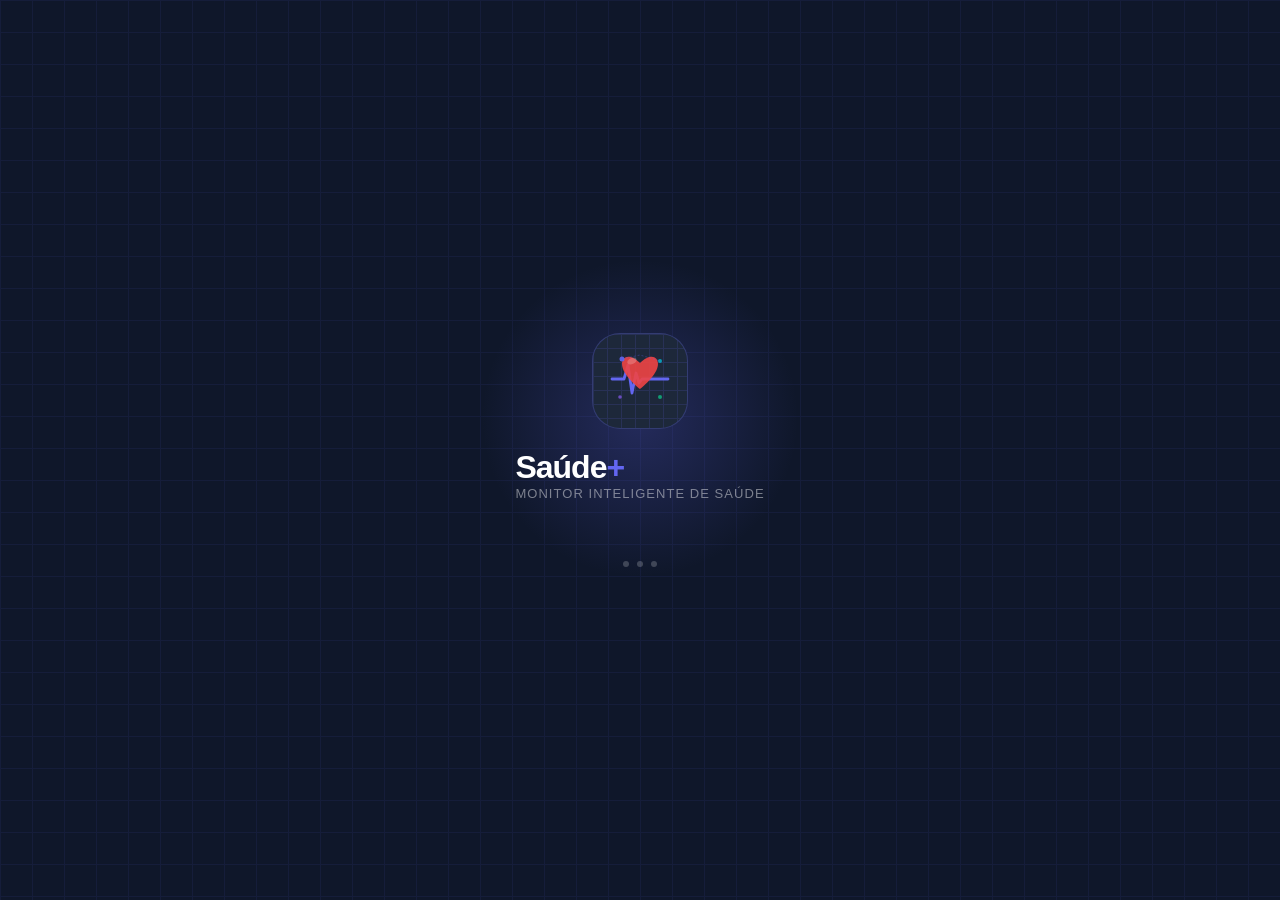
==== index.html @ 1d1afe46 "Add files via upload" ====
<!DOCTYPE html>
<html lang="pt-BR">
<head>
<meta charset="UTF-8">
<meta name="viewport" content="width=device-width,initial-scale=1,maximum-scale=1,user-scalable=no">
<meta name="apple-mobile-web-app-capable" content="yes">
<meta name="apple-mobile-web-app-title" content="Saúde+">
<meta name="theme-color" content="#6366f1">
<title>Saúde+</title>
<link rel="stylesheet" href="https://cdn.jsdelivr.net/npm/@tabler/icons-webfont@3.19.0/dist/tabler-icons.min.css">
<script src="https://www.gstatic.com/firebasejs/9.23.0/firebase-app-compat.js"></script>
<script src="https://www.gstatic.com/firebasejs/9.23.0/firebase-auth-compat.js"></script>
<script src="https://www.gstatic.com/firebasejs/9.23.0/firebase-firestore-compat.js"></script>
<style>
*{box-sizing:border-box;margin:0;padding:0;-webkit-tap-highlight-color:transparent}
:root{
  --p:#6366f1;--p2:#4f46e5;--p3:#ede9fe;
  --g:#10b981;--g2:#059669;--g3:#d1fae5;
  --r:#ef4444;--r2:#dc2626;--r3:#fee2e2;
  --a:#f59e0b;--a2:#d97706;--a3:#fef3c7;
  --t:#0ea5e9;--t2:#0284c7;--t3:#e0f2fe;
  --bg:#f8fafc;--bg2:#f1f5f9;--bg3:#e2e8f0;
  --c1:#0f172a;--c2:#475569;--c3:#94a3b8;
  --bd:#e2e8f0;--w:#fff;
  --sh:0 1px 3px rgba(0,0,0,.08),0 1px 2px rgba(0,0,0,.04);
  --sh2:0 4px 16px rgba(0,0,0,.1);
  --r-sm:10px;--r-md:16px;--r-lg:20px;--r-xl:24px;
}
html,body{height:100%;font-family:-apple-system,BlinkMacSystemFont,'Segoe UI',sans-serif;background:var(--bg);color:var(--c1);overflow-x:hidden}

/* ── SPLASH ── */
#splash{position:fixed;inset:0;background:#0f172a;display:flex;flex-direction:column;align-items:center;justify-content:center;z-index:9999;gap:0}
#splash-grid{position:absolute;inset:0;opacity:.08;background-image:linear-gradient(#6366f1 1px,transparent 1px),linear-gradient(90deg,#6366f1 1px,transparent 1px);background-size:32px 32px}
#splash-glow{position:absolute;width:320px;height:320px;border-radius:50%;background:radial-gradient(circle,rgba(99,102,241,.25) 0%,transparent 70%);top:50%;left:50%;transform:translate(-50%,-60%)}
.splash-logo{position:relative;z-index:1;display:flex;flex-direction:column;align-items:center;gap:20px}
.splash-icon-wrap{width:96px;height:96px;border-radius:28px;background:#1e293b;border:1px solid rgba(99,102,241,.3);display:flex;align-items:center;justify-content:center;position:relative;overflow:hidden}
.splash-icon-grid{position:absolute;inset:0;opacity:.15;background-image:linear-gradient(#6366f1 1px,transparent 1px),linear-gradient(90deg,#6366f1 1px,transparent 1px);background-size:14px 14px}
.splash-icon-inner{position:relative;z-index:1}
.splash-title{color:#fff;font-size:32px;font-weight:800;letter-spacing:-1px;font-family:-apple-system,BlinkMacSystemFont,'Segoe UI',sans-serif}
.splash-title span{color:#6366f1}
.splash-sub{color:rgba(255,255,255,.45);font-size:13px;font-weight:500;letter-spacing:.08em;text-transform:uppercase;font-family:-apple-system,BlinkMacSystemFont,'Segoe UI',sans-serif}
.splash-dots{display:flex;gap:8px;margin-top:40px}
.splash-dot{width:6px;height:6px;border-radius:50%;background:rgba(255,255,255,.2);animation:dotPulse 1.4s ease-in-out infinite}
.splash-dot:nth-child(2){animation-delay:.2s}
.splash-dot:nth-child(3){animation-delay:.4s}
@keyframes dotPulse{0%,80%,100%{background:rgba(255,255,255,.2)}40%{background:#6366f1}}

/* ── AUTH ── */
.auth-wrap{position:fixed;inset:0;background:linear-gradient(135deg,#6366f1 0%,#8b5cf6 50%,#06b6d4 100%);display:none;align-items:center;justify-content:center;padding:20px;z-index:1000;overflow-y:auto}
.auth-card{background:#fff;border-radius:var(--r-xl);padding:32px 28px;width:100%;max-width:390px;box-shadow:0 20px 60px rgba(0,0,0,.2)}
.auth-brand{text-align:center;margin-bottom:28px}
.auth-brand-icon{width:56px;height:56px;background:linear-gradient(135deg,#6366f1,#8b5cf6);border-radius:18px;display:flex;align-items:center;justify-content:center;font-size:26px;margin:0 auto 12px}
.auth-brand h1{font-size:22px;font-weight:800;color:var(--c1)}
.auth-brand p{font-size:13px;color:var(--c2);margin-top:3px}
.auth-tabs{display:flex;background:var(--bg2);border-radius:12px;padding:4px;margin-bottom:24px}
.auth-tab{flex:1;padding:9px;border:none;background:transparent;border-radius:9px;font-size:14px;font-weight:600;cursor:pointer;color:var(--c3);font-family:inherit;transition:all .2s}
.auth-tab.on{background:#fff;color:var(--p);box-shadow:var(--sh)}
.auth-form{display:none}
.auth-form.on{display:block}
.field{margin-bottom:14px}
.field label{display:block;font-size:12px;font-weight:700;color:var(--c2);margin-bottom:6px;text-transform:uppercase;letter-spacing:.04em}
.field input{width:100%;padding:13px 16px;border-radius:12px;border:2px solid var(--bd);background:var(--bg);font-size:15px;font-family:inherit;color:var(--c1);transition:all .15s;outline:none}
.field input:focus{border-color:var(--p);background:#fff;box-shadow:0 0 0 3px rgba(99,102,241,.12)}
.btn-primary{width:100%;padding:14px;border-radius:14px;border:none;background:linear-gradient(135deg,#6366f1,#8b5cf6);color:#fff;font-size:15px;font-weight:700;cursor:pointer;font-family:inherit;margin-top:4px;letter-spacing:.01em;box-shadow:0 4px 14px rgba(99,102,241,.4);transition:all .15s}
.btn-primary:active{transform:scale(.97)}
.btn-google{width:100%;padding:13px;border-radius:14px;border:1.5px solid #e2e8f0;background:#fff;color:#1f2937;font-size:15px;font-weight:700;cursor:pointer;font-family:inherit;margin-top:8px;display:flex;align-items:center;justify-content:center;gap:10px;transition:all .15s;box-shadow:0 1px 4px rgba(0,0,0,.08)}
.btn-google:hover{background:#f8fafc;box-shadow:0 2px 8px rgba(0,0,0,.12)}
.btn-google:active{transform:scale(.97)}
.btn-google svg{flex-shrink:0}
.auth-divider{display:flex;align-items:center;gap:10px;margin:14px 0;color:#9ca3af;font-size:12px;font-weight:600}
.auth-divider::before,.auth-divider::after{content:'';flex:1;height:1px;background:#e5e7eb}
.auth-err{background:var(--r3);color:var(--r2);border-radius:10px;padding:10px 14px;font-size:13px;margin-top:12px;display:none;text-align:center;font-weight:500}

/* ── APP ── */
#app{display:none;max-width:430px;margin:0 auto;min-height:100vh;position:relative}

/* ── HEADER ── */
.hdr{background:linear-gradient(135deg,#6366f1,#8b5cf6);padding:52px 20px 20px;position:relative;overflow:hidden}
.hdr::before{content:'';position:absolute;top:-40px;right:-40px;width:200px;height:200px;border-radius:50%;background:rgba(255,255,255,.06)}
.hdr::after{content:'';position:absolute;bottom:-60px;left:-30px;width:160px;height:160px;border-radius:50%;background:rgba(255,255,255,.04)}
.hdr-top{display:flex;align-items:center;justify-content:space-between;margin-bottom:2px;position:relative;z-index:1}
.hdr-brand{display:flex;align-items:center;gap:10px}
.hdr-brand-icon{width:36px;height:36px;background:rgba(255,255,255,.2);border-radius:12px;display:flex;align-items:center;justify-content:center;font-size:18px}
.hdr-brand h1{color:#fff;font-size:20px;font-weight:800}
.btn-sair{background:rgba(255,255,255,.15);border:1.5px solid rgba(255,255,255,.3);color:#fff;padding:8px 16px;border-radius:20px;font-size:12px;font-weight:700;cursor:pointer;font-family:inherit;display:flex;align-items:center;gap:6px;transition:all .15s;backdrop-filter:blur(4px)}
.btn-sair:hover{background:rgba(255,255,255,.25)}
.btn-sair:active{transform:scale(.95)}
.hdr-user{color:rgba(255,255,255,.75);font-size:13px;position:relative;z-index:1}
.hdr-user span{color:#fff;font-weight:600}

/* ── NAV ── */
.bnav{position:fixed;bottom:0;left:50%;transform:translateX(-50%);width:100%;max-width:430px;background:#fff;border-top:1px solid var(--bd);display:flex;z-index:200;padding-bottom:max(env(safe-area-inset-bottom),6px);box-shadow:0 -4px 20px rgba(0,0,0,.06)}
.nb{flex:1;border:none;background:transparent;cursor:pointer;padding:10px 2px 6px;display:flex;flex-direction:column;align-items:center;gap:3px;font-size:9px;font-weight:600;color:var(--c3);font-family:inherit;transition:color .15s;position:relative}
.nb i{font-size:21px;transition:transform .15s}
.nb.on{color:var(--p)}
.nb.on i{transform:scale(1.1)}
.nb-dot{position:absolute;top:8px;right:calc(50% - 14px);width:6px;height:6px;border-radius:50%;background:var(--r);display:none}

/* ── PAGES ── */
.pg{display:none;padding:16px 14px 100px;animation:fadeIn .2s ease}
.pg.on{display:block}
@keyframes fadeIn{from{opacity:0;transform:translateY(4px)}to{opacity:1;transform:none}}

/* ── CARDS ── */
.card{background:#fff;border-radius:var(--r-lg);border:1px solid var(--bd);box-shadow:var(--sh);padding:16px;margin-bottom:14px;transition:box-shadow .2s}
.card-title{font-size:11px;font-weight:700;letter-spacing:.06em;text-transform:uppercase;color:var(--c3);margin-bottom:14px;display:flex;align-items:center;gap:6px}
.card-title i{font-size:14px}

/* ── STAT GRID ── */
.stat-grid{display:grid;grid-template-columns:1fr 1fr;gap:10px}
.stat-grid.one{grid-template-columns:1fr}
.stat-box{background:var(--bg);border-radius:var(--r-md);padding:14px 12px;text-align:center;border:1px solid var(--bd)}
.stat-label{font-size:11px;color:var(--c3);margin-bottom:5px;font-weight:500}
.stat-val{font-size:30px;font-weight:800;line-height:1;color:var(--c1);letter-spacing:-.5px}
.stat-unit{font-size:11px;color:var(--c2);margin-top:3px}
.stat-sub{font-size:12px;color:var(--c3);text-align:center;margin-top:8px}
.stat-smb{background:var(--bg);border-radius:12px;padding:12px 8px;text-align:center;border:1px solid var(--bd)}
.stat-smv{font-size:22px;font-weight:800;color:var(--c1)}
.stat-sml{font-size:10px;color:var(--c3);margin-top:2px;font-weight:500}

/* ── FORM ── */
.f{margin-bottom:13px}
.f label{display:block;font-size:12px;font-weight:700;color:var(--c2);margin-bottom:5px;text-transform:uppercase;letter-spacing:.04em}
.fi,.fs{width:100%;padding:12px 14px;border-radius:12px;border:2px solid var(--bd);background:var(--bg);font-size:15px;color:var(--c1);font-family:inherit;appearance:none;transition:all .15s;outline:none}
.fi:focus,.fs:focus{border-color:var(--p);background:#fff;box-shadow:0 0 0 3px rgba(99,102,241,.1)}
.fr{display:grid;grid-template-columns:1fr 1fr;gap:10px}

/* ── CHIPS ── */
.chips{display:flex;gap:7px;flex-wrap:wrap;margin-top:5px}
.chip{padding:7px 14px;border-radius:20px;border:2px solid var(--bd);background:var(--bg);font-size:13px;font-weight:600;cursor:pointer;color:var(--c2);font-family:inherit;transition:all .15s}
.chip.on{background:var(--p);color:#fff;border-color:var(--p)}

/* ── BUTTONS ── */
.btn{width:100%;padding:14px;border-radius:14px;border:none;background:var(--p);color:#fff;font-size:15px;font-weight:700;cursor:pointer;display:flex;align-items:center;justify-content:center;gap:8px;font-family:inherit;transition:all .15s;box-shadow:0 4px 12px rgba(99,102,241,.3)}
.btn:active{transform:scale(.97)}
.btn.green{background:var(--g);box-shadow:0 4px 12px rgba(16,185,129,.3)}
.btn.teal{background:var(--t);box-shadow:0 4px 12px rgba(14,165,233,.3)}
.btn.purple{background:#8b5cf6;box-shadow:0 4px 12px rgba(139,92,246,.3)}
.btn.red{background:var(--r);box-shadow:0 4px 12px rgba(239,68,68,.3)}
.btn.ghost{background:var(--bg);color:var(--c2);border:2px solid var(--bd);box-shadow:none}
.btn-row{display:grid;grid-template-columns:1fr 1fr;gap:10px;margin-top:10px}

/* ── BADGES ── */
.badge{font-size:11px;font-weight:700;padding:4px 10px;border-radius:20px;flex-shrink:0}
.b-ok{background:var(--g3);color:var(--g2)}
.b-warn{background:var(--a3);color:var(--a2)}
.b-bad{background:var(--r3);color:var(--r2)}
.b-low{background:var(--t3);color:var(--t2)}

/* ── LIST ITEMS ── */
.li{display:flex;align-items:flex-start;padding:12px 0;border-bottom:1px solid var(--bd)}
.li:last-child{border-bottom:none;padding-bottom:0}
.li:first-child{padding-top:0}
.li-icon{width:42px;height:42px;border-radius:14px;flex-shrink:0;display:flex;align-items:center;justify-content:center;font-size:20px;margin-right:12px;margin-top:1px}
.li-icon.bp{background:var(--p3);color:var(--p)}
.li-icon.gl{background:var(--g3);color:var(--g)}
.li-icon.wt{background:var(--t3);color:var(--t)}
.li-icon.med{background:#ede9fe;color:#8b5cf6}
.li-body{flex:1;min-width:0}
.li-val{font-size:15px;font-weight:700;color:var(--c1)}
.li-meta{font-size:12px;color:var(--c3);margin-top:2px}
.li-tag{font-size:11px;color:var(--c2);background:var(--bg2);border-radius:6px;padding:2px 8px;display:inline-block;margin-top:4px}
.li-right{display:flex;flex-direction:column;align-items:flex-end;gap:6px;flex-shrink:0;margin-left:8px}
.del-btn{background:none;border:none;cursor:pointer;padding:6px;border-radius:8px;color:var(--c3);font-size:18px;display:flex;align-items:center;transition:all .15s}
.del-btn:hover{color:var(--r);background:var(--r3)}

/* ── CHARTS ── */
.chart-scroll{width:100%;overflow-x:auto;-webkit-overflow-scrolling:touch;margin-top:12px;padding-bottom:2px}
.chart-empty{text-align:center;padding:28px;font-size:13px;color:var(--c3);font-weight:500}
.chart-legend{display:flex;gap:16px;flex-wrap:wrap;margin-top:8px}
.legend-item{display:flex;align-items:center;gap:5px;font-size:11px;font-weight:700;color:var(--c2)}
.legend-dot{width:8px;height:8px;border-radius:50%}

/* ── MEDS TODAY ── */
.med-row{display:flex;align-items:center;justify-content:space-between;padding:11px 0;border-bottom:1px solid var(--bd)}
.med-row:last-child{border-bottom:none}
.take-btn{background:var(--p3);color:var(--p);border:none;padding:7px 14px;border-radius:20px;font-size:12px;font-weight:700;cursor:pointer;display:flex;align-items:center;gap:4px;white-space:nowrap;font-family:inherit;transition:all .15s}
.take-btn:active{transform:scale(.95)}
.take-btn.done{background:var(--g3);color:var(--g2)}

/* ── DB STATUS ── */
.db-bar{display:flex;align-items:center;gap:8px;font-size:12px;color:var(--c3);margin-bottom:14px;padding:10px 14px;background:#fff;border-radius:12px;border:1px solid var(--bd);font-weight:500}
.db-dot{width:8px;height:8px;border-radius:50%;background:var(--a);flex-shrink:0;transition:background .3s}
.db-dot.on{background:var(--g)}

/* ── MODALS ── */
.overlay{position:fixed;inset:0;background:rgba(15,23,42,.5);z-index:500;display:none;align-items:flex-end;justify-content:center;backdrop-filter:blur(2px)}
.overlay.on{display:flex}
.modal{background:#fff;border-radius:24px 24px 0 0;padding:24px 20px;width:100%;max-width:430px;max-height:92vh;overflow-y:auto;padding-bottom:max(env(safe-area-inset-bottom),24px)}
.modal-handle{width:40px;height:4px;background:var(--bg3);border-radius:2px;margin:0 auto 20px}
.modal-hdr{display:flex;align-items:center;justify-content:space-between;margin-bottom:20px}
.modal-title{font-size:18px;font-weight:800;color:var(--c1)}
.modal-close{background:var(--bg2);border:none;cursor:pointer;width:32px;height:32px;border-radius:50%;font-size:18px;display:flex;align-items:center;justify-content:center;color:var(--c2)}

/* ── MED CARDS ── */
.med-card{background:#fff;border-radius:16px;border:1px solid var(--bd);padding:16px;margin-bottom:12px;box-shadow:var(--sh)}
.med-card-hdr{display:flex;align-items:center;gap:12px;margin-bottom:10px}
.med-card-icon{width:46px;height:46px;border-radius:14px;background:linear-gradient(135deg,#8b5cf6,#6366f1);color:#fff;display:flex;align-items:center;justify-content:center;font-size:22px;flex-shrink:0}
.med-card-name{font-size:16px;font-weight:700;color:var(--c1)}
.med-card-dose{font-size:13px;color:var(--c2);margin-top:1px}
.time-tags{display:flex;flex-wrap:wrap;gap:6px;margin-bottom:10px}
.time-tag{background:var(--p3);color:var(--p);border-radius:20px;padding:4px 12px;font-size:12px;font-weight:700;display:flex;align-items:center;gap:4px}
.med-actions{display:flex;gap:8px;margin-top:10px}
.med-act{flex:1;padding:10px;border-radius:12px;border:none;font-size:13px;font-weight:700;cursor:pointer;display:flex;align-items:center;justify-content:center;gap:5px;font-family:inherit;transition:all .15s}
.med-act.edit{background:var(--p3);color:var(--p)}
.med-act.del{background:var(--r3);color:var(--r)}

/* ── PHOTOS ── */
.photos-row{display:flex;gap:8px;flex-wrap:wrap;margin-bottom:10px}
.photo-wrap{position:relative;display:inline-block}
.photo-img{width:74px;height:74px;border-radius:12px;object-fit:cover;cursor:pointer;border:1px solid var(--bd);display:block}
.photo-rm{position:absolute;top:-6px;right:-6px;width:22px;height:22px;border-radius:50%;background:var(--r);border:none;color:#fff;font-size:12px;cursor:pointer;display:flex;align-items:center;justify-content:center;font-weight:800;box-shadow:0 2px 6px rgba(0,0,0,.2)}
.photos-btns{display:grid;grid-template-columns:1fr 1fr;gap:8px}

/* ── WEIGHT COMPARE ── */
.wt-cmp{border-radius:14px;padding:16px;margin-top:12px;text-align:center}
.wt-cmp.up{background:var(--r3);border:1.5px solid var(--r)}
.wt-cmp.down{background:var(--g3);border:1.5px solid var(--g)}
.wt-cmp.eq{background:var(--bg2);border:1.5px solid var(--bd)}
.wt-cmp-icon{font-size:36px;display:block;margin-bottom:5px}
.wt-cmp-val{font-size:24px;font-weight:800;letter-spacing:-.5px}
.wt-cmp-sub{font-size:13px;color:var(--c2);margin-top:4px}

/* ── CONFIRM ── */
.confirm-wrap{position:fixed;inset:0;background:rgba(15,23,42,.5);z-index:700;display:none;align-items:center;justify-content:center;padding:20px;backdrop-filter:blur(2px)}
.confirm-wrap.on{display:flex}
.confirm-box{background:#fff;border-radius:20px;padding:24px 20px;width:100%;max-width:340px;text-align:center;box-shadow:0 20px 60px rgba(0,0,0,.2)}
.confirm-box h3{font-size:18px;font-weight:800;margin-bottom:8px}
.confirm-box p{font-size:14px;color:var(--c2);margin-bottom:22px;line-height:1.5}
.confirm-btns{display:grid;grid-template-columns:1fr 1fr;gap:10px}
.cbtn{padding:13px;border-radius:13px;border:none;font-size:14px;font-weight:700;cursor:pointer;font-family:inherit}
.cbtn.cancel{background:var(--bg2);color:var(--c2)}
.cbtn.ok{background:var(--r);color:#fff}

/* ── IMG VIEWER ── */
.img-viewer{position:fixed;inset:0;background:rgba(0,0,0,.92);z-index:800;display:none;align-items:center;justify-content:center}
.img-viewer.on{display:flex}
.img-viewer img{max-width:95vw;max-height:90vh;border-radius:12px;object-fit:contain}
.img-viewer-close{position:absolute;top:16px;right:16px;background:rgba(255,255,255,.15);border:none;color:#fff;width:40px;height:40px;border-radius:50%;font-size:20px;cursor:pointer;display:flex;align-items:center;justify-content:center}

/* ── TOAST ── */
.toast{position:fixed;bottom:90px;left:50%;transform:translateX(-50%) translateY(10px);background:var(--c1);color:#fff;padding:12px 24px;border-radius:30px;font-size:14px;font-weight:600;opacity:0;transition:all .3s;z-index:999;white-space:nowrap;pointer-events:none;box-shadow:0 4px 20px rgba(0,0,0,.3)}
.toast.on{opacity:1;transform:translateX(-50%) translateY(0)}

/* ── FILTER TABS ── */
.filter-tabs{display:flex;gap:8px;margin-bottom:14px;overflow-x:auto;padding-bottom:2px}
.ftab{padding:8px 16px;border-radius:20px;border:2px solid var(--bd);background:#fff;font-size:13px;font-weight:700;cursor:pointer;color:var(--c2);font-family:inherit;transition:all .15s;white-space:nowrap;flex-shrink:0}
.ftab.on{background:var(--p);color:#fff;border-color:var(--p)}

/* ── REF ITEMS ── */
.ref-item{display:flex;align-items:center;gap:10px;padding:8px 0;font-size:13px;border-bottom:1px solid var(--bd)}
.ref-item:last-child{border-bottom:none}
.ref-dot{width:10px;height:10px;border-radius:50%;flex-shrink:0}

/* ── EMPTY ── */
.empty{text-align:center;padding:32px 16px;color:var(--c3)}
.empty i{font-size:48px;display:block;margin-bottom:10px;opacity:.3}
.empty p{font-size:14px;font-weight:500}

/* ── PAGE TITLE ── */
.page-title{font-size:22px;font-weight:800;color:var(--c1);margin-bottom:16px;letter-spacing:-.3px}
</style>
</head>
<body>

<!-- SPLASH -->
<div id="splash">
  <div id="splash-grid"></div>
  <div id="splash-glow"></div>
  <div class="splash-logo">
    <div class="splash-icon-wrap">
      <div class="splash-icon-grid"></div>
      <div class="splash-icon-inner">
        <svg width="64" height="64" viewBox="0 0 64 64" xmlns="http://www.w3.org/2000/svg">
          <!-- ECG line -->
          <path d="M4 32 L16 32 L20 18 L24 46 L28 26 L31 36 L34 32 L60 32"
            fill="none" stroke="#6366f1" stroke-width="2.8" stroke-linecap="round" stroke-linejoin="round"/>
          <!-- Heart -->
          <path d="M32 42 C32 42 14 28 14 17 C14 9 22 6 32 16 C42 6 50 9 50 17 C50 28 32 42 32 42Z"
            fill="#ef4444" opacity="0.9"/>
          <ellipse cx="24" cy="14" rx="5" ry="3" fill="#fff" opacity="0.2" transform="rotate(-25,24,14)"/>
          <!-- Data dots -->
          <circle cx="14" cy="12" r="2.5" fill="#6366f1" opacity="0.9"/>
          <circle cx="52" cy="14" r="2" fill="#06b6d4" opacity="0.8"/>
          <circle cx="52" cy="50" r="2" fill="#10b981" opacity="0.8"/>
          <circle cx="12" cy="50" r="1.8" fill="#8b5cf6" opacity="0.7"/>
          <!-- Connecting dots line top -->
          <path d="M14 12 L32 8 L52 14" fill="none" stroke="#6366f1" stroke-width="0.8" opacity="0.4" stroke-dasharray="2,2"/>
        </svg>
      </div>
    </div>
    <div>
      <div class="splash-title">Saúde<span>+</span></div>
      <div class="splash-sub">monitor inteligente de saúde</div>
    </div>
    <div class="splash-dots">
      <div class="splash-dot"></div>
      <div class="splash-dot"></div>
      <div class="splash-dot"></div>
    </div>
  </div>
</div>

<!-- LOGIN / CADASTRO -->
<div class="auth-wrap" id="auth-wrap">
  <div class="auth-card">
    <div class="auth-brand">
      <div class="auth-brand-icon">
        <svg width="30" height="30" viewBox="0 0 64 64" xmlns="http://www.w3.org/2000/svg">
          <path d="M4 32 L14 32 L18 20 L22 44 L26 28 L29 36 L32 32 L56 32" fill="none" stroke="rgba(255,255,255,0.9)" stroke-width="3.5" stroke-linecap="round" stroke-linejoin="round"/>
          <path d="M32 42 C32 42 16 29 16 18 C16 10 23 7 32 17 C41 7 48 10 48 18 C48 29 32 42 32 42Z" fill="#ef4444" opacity="0.95"/>
        </svg>
      </div>
      <h1>Saúde+</h1>
      <p>Seu monitor de saúde pessoal</p>
    </div>
    <div class="auth-tabs">
      <button class="auth-tab on" onclick="authTab('login',this)">Entrar</button>
      <button class="auth-tab" onclick="authTab('register',this)">Criar conta</button>
    </div>

    <!-- LOGIN -->
    <div class="auth-form on" id="form-login">
      <div class="field"><label>E-mail</label><input type="email" id="l-email" placeholder="seu@email.com" autocomplete="email"></div>
      <div class="field"><label>Senha</label><input type="password" id="l-pass" placeholder="••••••••" autocomplete="current-password"></div>
      <button class="btn-primary" onclick="doLogin()">Entrar na conta</button>
      <div class="auth-divider">ou continue com</div>
      <button class="btn-google" onclick="doLoginGoogle()">
        <svg width="20" height="20" viewBox="0 0 48 48" xmlns="http://www.w3.org/2000/svg">
          <path fill="#EA4335" d="M24 9.5c3.54 0 6.71 1.22 9.21 3.6l6.85-6.85C35.9 2.38 30.47 0 24 0 14.62 0 6.51 5.38 2.56 13.22l7.98 6.19C12.43 13.72 17.74 9.5 24 9.5z"/>
          <path fill="#4285F4" d="M46.98 24.55c0-1.57-.15-3.09-.38-4.55H24v9.02h12.94c-.58 2.96-2.26 5.48-4.78 7.18l7.73 6c4.51-4.18 7.09-10.36 7.09-17.65z"/>
          <path fill="#FBBC05" d="M10.53 28.59c-.48-1.45-.76-2.99-.76-4.59s.27-3.14.76-4.59l-7.98-6.19C.92 16.46 0 20.12 0 24c0 3.88.92 7.54 2.56 10.78l7.97-6.19z"/>
          <path fill="#34A853" d="M24 48c6.48 0 11.93-2.13 15.89-5.81l-7.73-6c-2.18 1.48-4.97 2.36-8.16 2.36-6.26 0-11.57-4.22-13.47-9.91l-7.98 6.19C6.51 42.62 14.62 48 24 48z"/>
          <path fill="none" d="M0 0h48v48H0z"/>
        </svg>
        Entrar com Google
      </button>
      <div class="auth-err" id="l-err"></div>
    </div>

    <!-- CADASTRO -->
    <div class="auth-form" id="form-register">
      <div class="field"><label>Nome completo</label><input type="text" id="r-nome" placeholder="Ex.: João Silva" autocomplete="name"></div>
      <div class="field"><label>E-mail</label><input type="email" id="r-email" placeholder="seu@email.com" autocomplete="email"></div>
      <div class="field"><label>Senha (mín. 6 caracteres)</label><input type="password" id="r-pass" placeholder="••••••••" autocomplete="new-password"></div>
      <div class="field"><label>Confirmar senha</label><input type="password" id="r-pass2" placeholder="••••••••" autocomplete="new-password"></div>
      <button class="btn-primary" onclick="doRegister()">Criar minha conta</button>
      <div class="auth-divider">ou cadastre com</div>
      <button class="btn-google" onclick="doLoginGoogle()">
        <svg width="20" height="20" viewBox="0 0 48 48" xmlns="http://www.w3.org/2000/svg">
          <path fill="#EA4335" d="M24 9.5c3.54 0 6.71 1.22 9.21 3.6l6.85-6.85C35.9 2.38 30.47 0 24 0 14.62 0 6.51 5.38 2.56 13.22l7.98 6.19C12.43 13.72 17.74 9.5 24 9.5z"/>
          <path fill="#4285F4" d="M46.98 24.55c0-1.57-.15-3.09-.38-4.55H24v9.02h12.94c-.58 2.96-2.26 5.48-4.78 7.18l7.73 6c4.51-4.18 7.09-10.36 7.09-17.65z"/>
          <path fill="#FBBC05" d="M10.53 28.59c-.48-1.45-.76-2.99-.76-4.59s.27-3.14.76-4.59l-7.98-6.19C.92 16.46 0 20.12 0 24c0 3.88.92 7.54 2.56 10.78l7.97-6.19z"/>
          <path fill="#34A853" d="M24 48c6.48 0 11.93-2.13 15.89-5.81l-7.73-6c-2.18 1.48-4.97 2.36-8.16 2.36-6.26 0-11.57-4.22-13.47-9.91l-7.98 6.19C6.51 42.62 14.62 48 24 48z"/>
          <path fill="none" d="M0 0h48v48H0z"/>
        </svg>
        Cadastrar com Google
      </button>
      <div class="auth-err" id="r-err"></div>
    </div>
  </div>
</div>

<!-- APP PRINCIPAL -->
<div id="app">
  <div class="hdr">
    <div class="hdr-top">
      <div class="hdr-brand">
        <div class="hdr-brand-icon">
          <svg width="22" height="22" viewBox="0 0 64 64" xmlns="http://www.w3.org/2000/svg">
            <path d="M4 32 L14 32 L18 20 L22 44 L26 28 L29 36 L32 32 L56 32" fill="none" stroke="rgba(255,255,255,0.9)" stroke-width="3.5" stroke-linecap="round" stroke-linejoin="round"/>
            <path d="M32 42 C32 42 16 29 16 18 C16 10 23 7 32 17 C41 7 48 10 48 18 C48 29 32 42 32 42Z" fill="#ef4444" opacity="0.95"/>
          </svg>
        </div>
        <h1>Saúde+</h1>
      </div>
      <!-- BOTÃO SAIR: onclick direto em função global -->
      <button class="btn-sair" onclick="doLogout()">
        <i class="ti ti-logout"></i> Sair
      </button>
    </div>
    <div class="hdr-user">Olá, <span id="hdr-nome">...</span></div>
  </div>

  <!-- INÍCIO -->
  <div id="pg-home" class="pg on">
    <div class="db-bar"><div class="db-dot" id="db-dot"></div><span id="db-txt">Conectando...</span></div>

    <div class="card">
      <div class="card-title"><i class="ti ti-heart-filled" style="color:#ef4444"></i> Pressão Arterial</div>
      <div class="stat-grid">
        <div class="stat-box"><div class="stat-label">Sistólica</div><div class="stat-val" id="d-sis">—</div><div class="stat-unit">mmHg</div></div>
        <div class="stat-box"><div class="stat-label">Diastólica</div><div class="stat-val" id="d-dia">—</div><div class="stat-unit">mmHg</div></div>
      </div>
      <div class="stat-sub" id="d-bp-sub">Nenhuma medição</div>
    </div>

    <div class="card">
      <div class="card-title"><i class="ti ti-droplet-filled" style="color:#10b981"></i> Glicemia</div>
      <div class="stat-grid one"><div class="stat-box"><div class="stat-label">Glicose</div><div class="stat-val" id="d-gl">—</div><div class="stat-unit">mg/dL</div></div></div>
      <div class="stat-sub" id="d-gl-sub">Nenhuma medição</div>
    </div>

    <div class="card">
      <div class="card-title"><i class="ti ti-scale" style="color:#0ea5e9"></i> Peso & IMC</div>
      <div class="stat-grid">
        <div class="stat-box"><div class="stat-label">Peso</div><div class="stat-val" id="d-wt">—</div><div class="stat-unit">kg</div></div>
        <div class="stat-box"><div class="stat-label">IMC</div><div class="stat-val" id="d-imc">—</div><div class="stat-unit" id="d-imc-cls"></div></div>
      </div>
      <div class="stat-sub" id="d-wt-sub">Nenhuma medição</div>
    </div>

    <div class="card">
      <div class="card-title"><i class="ti ti-pill" style="color:#8b5cf6"></i> Remédios de hoje</div>
      <div id="d-meds"><div class="empty" style="padding:10px"><p>Nenhum remédio cadastrado</p></div></div>
    </div>

    <!-- GRÁFICO PRESSÃO -->
    <div class="card">
      <div class="card-title"><i class="ti ti-chart-line" style="color:#6366f1"></i> Evolução da pressão</div>
      <div class="chart-legend">
        <div class="legend-item"><div class="legend-dot" style="background:#6366f1"></div>Sistólica</div>
        <div class="legend-item"><div class="legend-dot" style="background:#ef4444"></div>Diastólica</div>
      </div>
      <div id="chart-bp"><div class="chart-empty">Sem dados ainda</div></div>
    </div>

    <div class="card">
      <div class="card-title"><i class="ti ti-chart-line" style="color:#10b981"></i> Evolução da glicemia</div>
      <div id="chart-gl"><div class="chart-empty">Sem dados ainda</div></div>
    </div>

    <div class="card">
      <div class="card-title"><i class="ti ti-chart-line" style="color:#0ea5e9"></i> Evolução do peso</div>
      <div id="chart-wt"><div class="chart-empty">Sem dados ainda</div></div>
    </div>

    <div class="card">
      <div class="card-title"><i class="ti ti-database" style="color:#6366f1"></i> Resumo dos dados</div>
      <div style="display:grid;grid-template-columns:1fr 1fr;gap:10px">
        <div class="stat-smb"><div class="stat-smv" id="s-bp">—</div><div class="stat-sml">Pressões</div></div>
        <div class="stat-smb"><div class="stat-smv" id="s-gl">—</div><div class="stat-sml">Glicemias</div></div>
        <div class="stat-smb"><div class="stat-smv" id="s-wt">—</div><div class="stat-sml">Pesos</div></div>
        <div class="stat-smb"><div class="stat-smv" id="s-med">—</div><div class="stat-sml">Remédios</div></div>
      </div>
    </div>
  </div>

  <!-- PRESSÃO -->
  <div id="pg-bp" class="pg">
    <div class="page-title">Pressão Arterial</div>
    <div class="card">
      <div class="card-title"><i class="ti ti-plus-circle"></i> Nova medição</div>
      <div class="fr f">
        <div><label class="f">Sistólica *</label><input class="fi" id="bp-s" type="number" inputmode="numeric" placeholder="120"></div>
        <div><label class="f">Diastólica *</label><input class="fi" id="bp-d" type="number" inputmode="numeric" placeholder="80"></div>
      </div>
      <div class="f"><label>Pulso (bpm)</label><input class="fi" id="bp-p" type="number" inputmode="numeric" placeholder="70"></div>
      <div class="f"><label>Momento</label>
        <div class="chips">
          <button class="chip on" data-bpm="Antes do café">Antes café</button>
          <button class="chip" data-bpm="Após café">Após café</button>
          <button class="chip" data-bpm="Almoço">Almoço</button>
          <button class="chip" data-bpm="Tarde">Tarde</button>
          <button class="chip" data-bpm="Dormir">Dormir</button>
        </div>
      </div>
      <div class="f"><label>Posição</label>
        <div class="chips">
          <button class="chip on" data-bpp="Sentado">Sentado</button>
          <button class="chip" data-bpp="Deitado">Deitado</button>
          <button class="chip" data-bpp="Em pé">Em pé</button>
        </div>
      </div>
      <div class="f"><label>Observação</label><input class="fi" id="bp-n" type="text" placeholder="Ex.: em repouso..."></div>
      <div class="f"><label>Data e hora</label><input class="fi" id="bp-dt" type="datetime-local"></div>
      <button class="btn" onclick="saveBP()"><i class="ti ti-device-floppy"></i> Salvar medição</button>
    </div>
    <div class="card">
      <div class="card-title"><i class="ti ti-info-circle"></i> Classificação OMS</div>
      <div class="ref-item"><div class="ref-dot" style="background:#10b981"></div><span><b>Normal:</b> abaixo de 120/80 mmHg</span></div>
      <div class="ref-item"><div class="ref-dot" style="background:#f59e0b"></div><span><b>Elevada:</b> 120–129 / &lt;80 mmHg</span></div>
      <div class="ref-item"><div class="ref-dot" style="background:#ef4444"></div><span><b>Hipert. 1:</b> 130–139 / 80–89 mmHg</span></div>
      <div class="ref-item"><div class="ref-dot" style="background:#dc2626"></div><span><b>Hipert. 2:</b> ≥140 / ≥90 mmHg</span></div>
    </div>
  </div>

  <!-- GLICEMIA -->
  <div id="pg-gl" class="pg">
    <div class="page-title">Glicemia</div>
    <div class="card">
      <div class="card-title"><i class="ti ti-plus-circle"></i> Nova medição</div>
      <div class="f"><label>Glicose (mg/dL) *</label><input class="fi" id="gl-v" type="number" inputmode="numeric" placeholder="100"></div>
      <div class="f"><label>Momento</label>
        <div class="chips">
          <button class="chip on" data-glm="Jejum">Jejum</button>
          <button class="chip" data-glm="Pré-refeição">Pré-refeição</button>
          <button class="chip" data-glm="Pós-refeição">Pós-refeição</button>
          <button class="chip" data-glm="Antes dormir">Antes dormir</button>
        </div>
      </div>
      <div class="f"><label>Tipo</label>
        <div class="chips">
          <button class="chip on" data-glt="Glicosímetro">Glicosímetro</button>
          <button class="chip" data-glt="Laboratório">Laboratório</button>
        </div>
      </div>
      <div class="f"><label>Observação</label><input class="fi" id="gl-n" type="text" placeholder="Ex.: antes da insulina..."></div>
      <div class="f"><label>Data e hora</label><input class="fi" id="gl-dt" type="datetime-local"></div>
      <button class="btn green" onclick="saveGL()"><i class="ti ti-device-floppy"></i> Salvar medição</button>
    </div>
    <div class="card">
      <div class="card-title"><i class="ti ti-info-circle"></i> Classificação</div>
      <div class="ref-item"><div class="ref-dot" style="background:#0ea5e9"></div><span><b>Hipoglicemia:</b> &lt; 70 mg/dL</span></div>
      <div class="ref-item"><div class="ref-dot" style="background:#10b981"></div><span><b>Jejum normal:</b> 70–99 mg/dL</span></div>
      <div class="ref-item"><div class="ref-dot" style="background:#f59e0b"></div><span><b>Pré-diabetes:</b> 100–125 mg/dL</span></div>
      <div class="ref-item"><div class="ref-dot" style="background:#ef4444"></div><span><b>Diabetes:</b> ≥126 mg/dL</span></div>
    </div>
  </div>

  <!-- PESO -->
  <div id="pg-wt" class="pg">
    <div class="page-title">Peso & IMC</div>
    <div class="card">
      <div class="card-title"><i class="ti ti-plus-circle"></i> Registrar peso</div>
      <div class="fr f">
        <div><label>Peso (kg) *</label><input class="fi" id="wt-v" type="number" inputmode="decimal" placeholder="70.5" step="0.1"></div>
        <div><label>Altura (cm)</label><input class="fi" id="wt-a" type="number" inputmode="numeric" placeholder="170"></div>
      </div>
      <div id="imc-prev" style="display:none;background:var(--p3);border-radius:12px;padding:14px;text-align:center;margin-bottom:14px;border:1.5px solid var(--p)">
        <div style="font-size:11px;font-weight:700;color:var(--p);margin-bottom:4px;text-transform:uppercase;letter-spacing:.04em">IMC calculado</div>
        <div style="font-size:28px;font-weight:800;color:var(--p)" id="imc-val">—</div>
        <div style="font-size:13px;color:var(--p2)" id="imc-lbl">—</div>
      </div>
      <div class="f"><label>Momento</label>
        <div class="chips">
          <button class="chip on" data-wtm="Manhã em jejum">Jejum manhã</button>
          <button class="chip" data-wtm="Antes do almoço">Antes almoço</button>
          <button class="chip" data-wtm="À noite">À noite</button>
        </div>
      </div>
      <div class="f"><label>Observação</label><input class="fi" id="wt-n" type="text" placeholder="Ex.: em jejum..."></div>
      <div class="f"><label>Data e hora</label><input class="fi" id="wt-dt" type="datetime-local"></div>
      <button class="btn teal" onclick="saveWT()"><i class="ti ti-device-floppy"></i> Salvar peso</button>
      <div id="wt-cmp" style="display:none"></div>
    </div>
    <div class="card">
      <div class="card-title"><i class="ti ti-info-circle"></i> Classificação IMC</div>
      <div class="ref-item"><div class="ref-dot" style="background:#0ea5e9"></div><span><b>Abaixo do peso:</b> IMC &lt; 18,5</span></div>
      <div class="ref-item"><div class="ref-dot" style="background:#10b981"></div><span><b>Normal:</b> 18,5 – 24,9</span></div>
      <div class="ref-item"><div class="ref-dot" style="background:#f59e0b"></div><span><b>Sobrepeso:</b> 25 – 29,9</span></div>
      <div class="ref-item"><div class="ref-dot" style="background:#ef4444"></div><span><b>Obesidade:</b> ≥ 30</span></div>
    </div>
  </div>

  <!-- REMÉDIOS -->
  <div id="pg-med" class="pg">
    <div class="page-title">Remédios</div>
    <button class="btn purple" onclick="openMedModal(null)" style="margin-bottom:16px"><i class="ti ti-plus"></i> Novo remédio</button>
    <div id="med-list"></div>
  </div>

  <!-- RECEITAS -->
  <div id="pg-rx" class="pg">
    <div class="page-title">Receitas</div>
    <button class="btn teal" onclick="openRxModal(null)" style="margin-bottom:16px"><i class="ti ti-file-text"></i> Arquivar receita</button>
    <div id="rx-list"></div>
  </div>

  <!-- HISTÓRICO -->
  <div id="pg-hist" class="pg">
    <div class="page-title">Histórico</div>
    <div class="filter-tabs">
      <button class="ftab on" id="ft-bp" onclick="switchHist('bp')">❤️ Pressão</button>
      <button class="ftab" id="ft-gl" onclick="switchHist('gl')">🩸 Glicemia</button>
      <button class="ftab" id="ft-wt" onclick="switchHist('wt')">⚖️ Peso</button>
      <button class="ftab" id="ft-in" onclick="switchHist('in')">💊 Tomadas</button>
    </div>
    <div id="h-bp"></div>
    <div id="h-gl" style="display:none"></div>
    <div id="h-wt" style="display:none"></div>
    <div id="h-in" style="display:none"></div>
  </div>

  <nav class="bnav">
    <button class="nb on" onclick="goPage('home',this)"><i class="ti ti-layout-dashboard"></i>Início</button>
    <button class="nb" onclick="goPage('bp',this)"><i class="ti ti-heart"></i>Pressão</button>
    <button class="nb" onclick="goPage('gl',this)"><i class="ti ti-droplet"></i>Glicemia</button>
    <button class="nb" onclick="goPage('wt',this)"><i class="ti ti-scale"></i>Peso</button>
    <button class="nb" onclick="goPage('med',this)"><i class="ti ti-pill"></i>Remédios</button>
    <button class="nb" onclick="goPage('rx',this)"><i class="ti ti-file-text"></i>Receitas</button>
    <button class="nb" onclick="goPage('hist',this)"><i class="ti ti-history"></i>Histórico</button>
  </nav>
</div>

<!-- MODAL REMÉDIO -->
<div class="overlay" id="med-modal" onclick="if(event.target===this)closeMedModal()">
  <div class="modal">
    <div class="modal-handle"></div>
    <div class="modal-hdr"><div class="modal-title" id="med-modal-title">Novo remédio</div><button class="modal-close" onclick="closeMedModal()"><i class="ti ti-x"></i></button></div>
    <input type="hidden" id="med-id">
    <div class="f"><label>Nome *</label><input class="fi" id="med-nm" type="text" placeholder="Ex.: Losartana..."></div>
    <div class="fr f">
      <div><label>Dosagem</label><input class="fi" id="med-ds" type="text" placeholder="50mg"></div>
      <div><label>Forma</label><select class="fs" id="med-fm"><option>Comprimido</option><option>Cápsula</option><option>Líquido</option><option>Injeção</option><option>Gotas</option></select></div>
    </div>
    <div class="f"><label>Instruções</label><input class="fi" id="med-in" type="text" placeholder="Ex.: tomar com água..."></div>
    <div class="f">
      <label>Horários</label>
      <div id="times-list" style="display:flex;flex-wrap:wrap;gap:6px;margin:8px 0"></div>
      <div style="display:flex;gap:8px"><input class="fi" id="new-time" type="time" style="flex:1"><button class="btn" style="width:auto;padding:12px 18px" onclick="addTime()"><i class="ti ti-plus"></i></button></div>
    </div>
    <div class="f"><label>Observação</label><input class="fi" id="med-ob" type="text" placeholder="Uso contínuo..."></div>
    <div class="f">
      <label>Fotos (caixa / bula)</label>
      <div class="photos-row" id="med-photos"></div>
      <div class="photos-btns">
        <button class="btn ghost" onclick="document.getElementById('mc').click()"><i class="ti ti-camera"></i> Câmera</button>
        <button class="btn ghost" onclick="document.getElementById('mg').click()"><i class="ti ti-photo"></i> Galeria</button>
      </div>
      <input type="file" id="mc" accept="image/*" capture="environment" style="display:none" onchange="addMedPhoto(this)">
      <input type="file" id="mg" accept="image/*" multiple style="display:none" onchange="addMedPhoto(this)">
    </div>
    <button class="btn purple" onclick="saveMed()"><i class="ti ti-device-floppy"></i> Salvar remédio</button>
  </div>
</div>

<!-- MODAL RECEITA -->
<div class="overlay" id="rx-modal" onclick="if(event.target===this)closeRxModal()">
  <div class="modal">
    <div class="modal-handle"></div>
    <div class="modal-hdr"><div class="modal-title" id="rx-modal-title">Arquivar Receita</div><button class="modal-close" onclick="closeRxModal()"><i class="ti ti-x"></i></button></div>
    <input type="hidden" id="rx-id">
    <div class="f"><label>Médico *</label><input class="fi" id="rx-doc" type="text" placeholder="Dr. Silva"></div>
    <div class="f"><label>CRM</label><input class="fi" id="rx-crm" type="text" placeholder="12345-DF"></div>
    <div class="fr f">
      <div><label>Data Emissão *</label><input class="fi" id="rx-dt" type="date"></div>
      <div><label>Validade</label><select class="fs" id="rx-val"><option value="6">6 meses</option><option value="12">1 ano</option><option value="1">1 mês</option></select></div>
    </div>
    <div class="f"><label>Medicamentos *</label><input class="fi" id="rx-meds" type="text" placeholder="Losartana, Metformina..."></div>
    <div class="f"><label>Observações</label><input class="fi" id="rx-obs" type="text" placeholder="Via original retida..."></div>
    <div class="f">
      <label>Foto da receita</label>
      <div class="photos-row" id="rx-photos"></div>
      <div class="photos-btns">
        <button class="btn ghost" onclick="document.getElementById('rc').click()"><i class="ti ti-camera"></i> Câmera</button>
        <button class="btn ghost" onclick="document.getElementById('rg').click()"><i class="ti ti-photo"></i> Galeria</button>
      </div>
      <input type="file" id="rc" accept="image/*" capture="environment" style="display:none" onchange="addRxPhoto(this)">
      <input type="file" id="rg" accept="image/*" multiple style="display:none" onchange="addRxPhoto(this)">
    </div>
    <button class="btn teal" onclick="saveRx()"><i class="ti ti-device-floppy"></i> Arquivar na nuvem</button>
  </div>
</div>

<!-- CONFIRM -->
<div class="confirm-wrap" id="confirm-wrap">
  <div class="confirm-box">
    <h3 id="c-title">Confirmar</h3>
    <p id="c-msg">Tem certeza?</p>
    <div class="confirm-btns">
      <button class="cbtn cancel" onclick="closeConfirm()">Cancelar</button>
      <button class="cbtn ok" onclick="execConfirm()">Confirmar</button>
    </div>
  </div>
</div>

<!-- IMG VIEWER -->
<div class="img-viewer" id="img-viewer" onclick="closeImg()">
  <img id="img-src" src="" alt="">
  <button class="img-viewer-close" onclick="closeImg()"><i class="ti ti-x"></i></button>
</div>

<div class="toast" id="toast"></div>

<script>
// ════════════════════════════════════════════
// FIREBASE COMPAT SDK — todas funções globais
// ════════════════════════════════════════════
firebase.initializeApp({
  apiKey:"AIzaSyAn7jXQoB6y5_XgGSvLFcWw2B18OhXyPV4",
  authDomain:"monitordesaudedf.firebaseapp.com",
  projectId:"monitordesaudedf",
  storageBucket:"monitordesaudedf.firebasestorage.app",
  messagingSenderId:"116851967587",
  appId:"1:116851967587:web:871b7323325963f5391a56"
});

var AUTH = firebase.auth();
var FS   = firebase.firestore();
var UID  = null;

// CRUD por usuário
function col(n){ return FS.collection('usuarios').doc(UID).collection(n); }
async function dbAdd(n,r){ return (await col(n).add(r)).id; }
async function dbPut(n,id,r){ await col(n).doc(String(id)).set(r,{merge:true}); }
async function dbAll(n){ var s=await col(n).get(); var a=[]; s.forEach(function(d){a.push(Object.assign({id:d.id},d.data()));}); return a.sort(function(a,b){return(b.dt||'').localeCompare(a.dt||'');}); }
async function dbGet(n,id){ var s=await col(n).doc(String(id)).get(); return s.exists?Object.assign({id:s.id},s.data()):null; }
async function dbDel(n,id){ await col(n).doc(String(id)).delete(); }

// Migração dados antigos
async function migrar(){
  var mapa=[['pressao','pressao'],['glicemia','glicemia'],['peso','peso'],['remedios','remedios'],['receitas_uso_continuo','receitas'],['historico_tomadas','historico_tomadas']];
  var total=0;
  for(var i=0;i<mapa.length;i++){
    try{
      var ant=mapa[i][0], nov=mapa[i][1];
      var ns=await col(nov).limit(1).get();
      if(!ns.empty) continue;
      var as=await FS.collection(ant).get();
      if(as.empty) continue;
      for(var j=0;j<as.docs.length;j++){ await col(nov).add(as.docs[j].data()); total++; }
    }catch(e){console.warn('migr',mapa[i][0],e.message);}
  }
  if(total>0) toast('✓ '+total+' registros migrados!');
}

// ── ESTADO ──
var bpM='Antes do café', bpP='Sentado';
var glM='Jejum', glT='Glicosímetro';
var wtM='Manhã em jejum';
var medTimes=[], medPics=[], rxPics=[];
var confirmCb=null;

// ── UTILS ──
function now(){
  var d=new Date(), p=function(x){return String(x).padStart(2,'0');};
  return d.getFullYear()+'-'+p(d.getMonth()+1)+'-'+p(d.getDate())+'T'+p(d.getHours())+':'+p(d.getMinutes());
}
function fdt(dt){
  if(!dt)return'—';
  try{
    var d=new Date(dt.includes('T')?dt:dt+'T12:00:00');
    return d.toLocaleDateString('pt-BR',{day:'2-digit',month:'2-digit',year:'numeric'})+(dt.includes('T')?' às '+d.toLocaleTimeString('pt-BR',{hour:'2-digit',minute:'2-digit'}):'');
  }catch(e){return dt;}
}
function fdate(dt){
  if(!dt)return'';
  try{return new Date(dt.includes('T')?dt:dt+'T12:00:00').toLocaleDateString('pt-BR',{day:'2-digit',month:'2-digit'});}catch(e){return'';}
}
function toast(msg,err){
  var t=document.getElementById('toast');
  t.textContent=msg; t.style.background=err?'#dc2626':'#0f172a';
  t.classList.add('on'); setTimeout(function(){t.classList.remove('on');},3000);
}
function clBP(s,d){
  if(s<120&&d<80)return['Normal','b-ok'];
  if(s<130&&d<80)return['Elevada','b-warn'];
  if(s<140||d<90)return['Hipert.1','b-bad'];
  return['Hipert.2','b-bad'];
}
function clGL(v,m){
  if(v<70)return['Hipoglicemia','b-low'];
  if(m==='Jejum'){if(v<100)return['Normal','b-ok'];if(v<126)return['Pré-diab.','b-warn'];return['Diabetes','b-bad'];}
  if(v<140)return['Normal','b-ok'];if(v<200)return['Atenção','b-warn'];return['Alta','b-bad'];
}
function calcIMC(p,a){return a>=100?+(p/((a/100)**2)).toFixed(1):null;}
function clIMC(i){
  if(i<18.5)return['Abaixo do peso','b-low'];if(i<25)return['Normal','b-ok'];
  if(i<30)return['Sobrepeso','b-warn'];if(i<35)return['Obesidade 1','b-bad'];
  if(i<40)return['Obesidade 2','b-bad'];return['Obesidade 3','b-bad'];
}
function chips(sel,fn){
  document.querySelectorAll(sel).forEach(function(b){
    b.addEventListener('click',function(){
      document.querySelectorAll(sel).forEach(function(x){x.classList.remove('on');});
      b.classList.add('on'); fn(b.dataset[Object.keys(b.dataset)[0]]);
    });
  });
}
function confirm2(t,m,cb){
  document.getElementById('c-title').textContent=t;
  document.getElementById('c-msg').textContent=m;
  confirmCb=cb;
  document.getElementById('confirm-wrap').classList.add('on');
}
function closeConfirm(){document.getElementById('confirm-wrap').classList.remove('on');confirmCb=null;}
function execConfirm(){if(confirmCb)confirmCb();closeConfirm();}

// ── GRÁFICOS SVG ──
function drawBP(el, rows){
  if(!rows.length){el.innerHTML='<div class="chart-empty">Sem dados ainda</div>';return;}
  var pts=rows.slice(0,12).reverse(), n=pts.length;
  var W=Math.max(n*70,300), H=130, pL=40,pR=14,pT=26,pB=34;
  var cW=W-pL-pR, cH=H-pT-pB;
  var all=pts.flatMap(function(r){return[r.sis,r.dia];});
  var mn=Math.floor(Math.min.apply(null,all)/10)*10-10;
  var mx=Math.ceil(Math.max.apply(null,all)/10)*10+10;
  var rng=mx-mn;
  var X=function(i){return pL+(n>1?i/(n-1):0.5)*cW;};
  var Y=function(v){return pT+cH-((v-mn)/rng)*cH;};
  var grid='';
  for(var v=mn;v<=mx;v+=20){var yg=Y(v).toFixed(1);grid+='<line x1="'+pL+'" y1="'+yg+'" x2="'+(W-pR)+'" y2="'+yg+'" stroke="#e2e8f0" stroke-width="1"/><text x="'+(pL-5)+'" y="'+yg+'" text-anchor="end" dominant-baseline="middle" font-size="9" fill="#94a3b8">'+v+'</text>';}
  var ps=pts.map(function(r,i){return(i===0?'M':'L')+X(i).toFixed(1)+','+Y(r.sis).toFixed(1);}).join(' ');
  var pd=pts.map(function(r,i){return(i===0?'M':'L')+X(i).toFixed(1)+','+Y(r.dia).toFixed(1);}).join(' ');
  var dots='';
  pts.forEach(function(r,i){
    var xi=X(i).toFixed(1), ys=Y(r.sis).toFixed(1), yd=Y(r.dia).toFixed(1);
    dots+='<text x="'+xi+'" y="'+(parseFloat(ys)-9)+'" text-anchor="middle" font-size="10" font-weight="700" fill="#6366f1">'+r.sis+'</text>';
    dots+='<circle cx="'+xi+'" cy="'+ys+'" r="5" fill="#6366f1" stroke="#fff" stroke-width="2"/>';
    dots+='<text x="'+xi+'" y="'+(parseFloat(yd)+17)+'" text-anchor="middle" font-size="10" font-weight="700" fill="#ef4444">'+r.dia+'</text>';
    dots+='<circle cx="'+xi+'" cy="'+yd+'" r="5" fill="#ef4444" stroke="#fff" stroke-width="2"/>';
    dots+='<text x="'+xi+'" y="'+(H-5)+'" text-anchor="middle" font-size="9" fill="#94a3b8">'+fdate(r.dt)+'</text>';
  });
  el.innerHTML='<div class="chart-scroll"><svg width="'+W+'" height="'+H+'" viewBox="0 0 '+W+' '+H+'" style="display:block;overflow:visible">'+grid+'<path d="'+ps+'" fill="none" stroke="#6366f1" stroke-width="2.5" stroke-linecap="round" stroke-linejoin="round"/><path d="'+pd+'" fill="none" stroke="#ef4444" stroke-width="2.5" stroke-linecap="round" stroke-linejoin="round"/>'+dots+'</svg></div>';
}

function drawLine(el, rows, fn, color){
  if(!rows.length){el.innerHTML='<div class="chart-empty">Sem dados ainda</div>';return;}
  var pts=rows.slice(0,12).reverse(), n=pts.length;
  var W=Math.max(n*70,300), H=110, pL=40,pR=14,pT=26,pB=34;
  var cW=W-pL-pR, cH=H-pT-pB;
  var vals=pts.map(fn);
  var mn=Math.min.apply(null,vals)*0.95, mx=Math.max.apply(null,vals)*1.05, rng=mx-mn||1;
  var X=function(i){return pL+(n>1?i/(n-1):0.5)*cW;};
  var Y=function(v){return pT+cH-((v-mn)/rng)*cH;};
  var step=rng>50?20:rng>10?5:1;
  var grid='';
  for(var v=Math.ceil(mn/step)*step;v<=mx;v+=step){var yg=Y(v).toFixed(1);grid+='<line x1="'+pL+'" y1="'+yg+'" x2="'+(W-pR)+'" y2="'+yg+'" stroke="#e2e8f0" stroke-width="1"/><text x="'+(pL-5)+'" y="'+yg+'" text-anchor="end" dominant-baseline="middle" font-size="9" fill="#94a3b8">'+v+'</text>';}
  var path=pts.map(function(r,i){return(i===0?'M':'L')+X(i).toFixed(1)+','+Y(fn(r)).toFixed(1);}).join(' ');
  var dots='';
  pts.forEach(function(r,i){
    var xi=X(i).toFixed(1), yi=Y(fn(r)).toFixed(1), v=fn(r);
    dots+='<text x="'+xi+'" y="'+(parseFloat(yi)-9)+'" text-anchor="middle" font-size="10" font-weight="700" fill="'+color+'">'+v+'</text>';
    dots+='<circle cx="'+xi+'" cy="'+yi+'" r="5" fill="'+color+'" stroke="#fff" stroke-width="2"/>';
    dots+='<text x="'+xi+'" y="'+(H-5)+'" text-anchor="middle" font-size="9" fill="#94a3b8">'+fdate(r.dt)+'</text>';
  });
  el.innerHTML='<div class="chart-scroll"><svg width="'+W+'" height="'+H+'" viewBox="0 0 '+W+' '+H+'" style="display:block;overflow:visible">'+grid+'<path d="'+path+'" fill="none" stroke="'+color+'" stroke-width="2.5" stroke-linecap="round" stroke-linejoin="round"/>'+dots+'</svg></div>';
}

// ══════════════════════════════
// AUTH — funções completamente globais
// ══════════════════════════════
function authTab(tab, btn){
  document.querySelectorAll('.auth-tab').forEach(function(b){b.classList.remove('on');});
  document.querySelectorAll('.auth-form').forEach(function(f){f.classList.remove('on');});
  btn.classList.add('on');
  document.getElementById('form-'+tab).classList.add('on');
}

function doLogin(){
  var email=document.getElementById('l-email').value.trim();
  var pass=document.getElementById('l-pass').value;
  var err=document.getElementById('l-err');
  err.style.display='none';
  if(!email||!pass){err.textContent='Preencha e-mail e senha.';err.style.display='block';return;}
  AUTH.signInWithEmailAndPassword(email,pass).catch(function(e){
    var m={'auth/invalid-credential':'E-mail ou senha incorretos.','auth/user-not-found':'Usuário não encontrado.','auth/wrong-password':'Senha incorreta.','auth/too-many-requests':'Muitas tentativas. Aguarde.'};
    err.textContent=m[e.code]||'Erro: '+e.message; err.style.display='block';
  });
}

function doRegister(){
  var nome=document.getElementById('r-nome').value.trim();
  var email=document.getElementById('r-email').value.trim();
  var pass=document.getElementById('r-pass').value;
  var pass2=document.getElementById('r-pass2').value;
  var err=document.getElementById('r-err');
  err.style.display='none';
  if(!nome||!email||!pass){err.textContent='Preencha todos os campos.';err.style.display='block';return;}
  if(pass.length<6){err.textContent='Senha mínimo 6 caracteres.';err.style.display='block';return;}
  if(pass!==pass2){err.textContent='As senhas não coincidem.';err.style.display='block';return;}
  AUTH.createUserWithEmailAndPassword(email,pass).then(function(c){
    return c.user.updateProfile({displayName:nome});
  }).catch(function(e){
    var m={'auth/email-already-in-use':'E-mail já cadastrado.','auth/invalid-email':'E-mail inválido.','auth/weak-password':'Senha muito fraca.'};
    err.textContent=m[e.code]||'Erro: '+e.message; err.style.display='block';
  });
}

// ══════════════════════════════
// LOGIN COM GOOGLE
// ══════════════════════════════
function doLoginGoogle(){
  var provider = new firebase.auth.GoogleAuthProvider();
  provider.setCustomParameters({prompt:'select_account'});
  AUTH.signInWithPopup(provider).catch(function(e){
    var err = document.getElementById('l-err');
    var m = {
      'auth/popup-closed-by-user':'Login cancelado.',
      'auth/popup-blocked':'Popup bloqueado. Permita popups para este site.',
      'auth/network-request-failed':'Sem conexão com a internet.',
      'auth/cancelled-popup-request':'Login cancelado.'
    };
    err.textContent = m[e.code] || 'Erro: '+e.message;
    err.style.display = 'block';
  });
}
// Usa AUTH.signOut() do Firebase Compat
// ══════════════════════════════
function doLogout(){
  // Esconde app imediatamente
  document.getElementById('app').style.display='none';
  document.getElementById('auth-wrap').style.display='flex';
  document.getElementById('l-email').value='';
  document.getElementById('l-pass').value='';
  document.getElementById('l-err').style.display='none';
  // Executa logout no Firebase
  AUTH.signOut().then(function(){
    console.log('Logout ok');
  }).catch(function(e){
    console.error('Logout erro:',e);
  });
}

// ── NAVEGAÇÃO ──
function goPage(name,btn){
  document.querySelectorAll('.pg').forEach(function(p){p.classList.remove('on');});
  document.querySelectorAll('.nb').forEach(function(b){b.classList.remove('on');});
  var t=document.getElementById('pg-'+name); if(t)t.classList.add('on');
  if(btn)btn.classList.add('on');
  if(name==='home')updateDash();
  if(name==='hist')renderHist();
  if(name==='med')renderMeds();
  if(name==='rx')renderRx();
  if(name==='wt')document.getElementById('wt-cmp').style.display='none';
}
function switchHist(t){
  ['bp','gl','wt','in'].forEach(function(x){
    var e=document.getElementById('ft-'+x); if(e)e.classList.toggle('on',x===t);
    var p=document.getElementById('h-'+x); if(p)p.style.display=x===t?'block':'none';
  });
  renderHist();
}

// ── PRESSÃO ──
async function saveBP(){
  var s=parseInt(document.getElementById('bp-s').value), d=parseInt(document.getElementById('bp-d').value);
  var pulse=document.getElementById('bp-p').value, note=document.getElementById('bp-n').value.trim(), dt=document.getElementById('bp-dt').value||now();
  if(!s||!d||s<60||d<40||s>260||d>160){toast('⚠️ Valores inválidos',true);return;}
  try{
    await dbAdd('pressao',{sis:s,dia:d,pulse:pulse?parseInt(pulse):null,moment:bpM,pos:bpP,note:note,dt:dt});
    ['bp-s','bp-d','bp-p','bp-n'].forEach(function(id){document.getElementById(id).value='';});
    document.getElementById('bp-dt').value=now();
    toast('✓ Pressão salva!'); updateDash();
  }catch(e){toast('Erro: '+e.message,true);}
}
function delBP(id){confirm2('Excluir pressão','Remover permanentemente?',async function(){await dbDel('pressao',id);toast('✓ Excluído');renderHist();updateDash();});}

// ── GLICEMIA ──
async function saveGL(){
  var v=parseInt(document.getElementById('gl-v').value), note=document.getElementById('gl-n').value.trim(), dt=document.getElementById('gl-dt').value||now();
  if(!v||v<20||v>700){toast('⚠️ Valor inválido',true);return;}
  try{
    await dbAdd('glicemia',{val:v,moment:glM,type:glT,note:note,dt:dt});
    ['gl-v','gl-n'].forEach(function(id){document.getElementById(id).value='';});
    document.getElementById('gl-dt').value=now();
    toast('✓ Glicemia salva!'); updateDash();
  }catch(e){toast('Erro: '+e.message,true);}
}
function delGL(id){confirm2('Excluir glicemia','Remover permanentemente?',async function(){await dbDel('glicemia',id);toast('✓ Excluído');renderHist();updateDash();});}

// ── PESO ──
async function saveWT(){
  var val=parseFloat(document.getElementById('wt-v').value), alt=parseFloat(document.getElementById('wt-a').value);
  var note=document.getElementById('wt-n').value.trim(), dt=document.getElementById('wt-dt').value||now();
  if(!val||val<20||val>300){toast('⚠️ Peso inválido',true);return;}
  var imc=calcIMC(val,alt);
  try{
    var prev=await dbAll('peso');
    await dbAdd('peso',{val:val,alt:alt||null,imc:imc,moment:wtM,note:note,dt:dt});
    ['wt-v','wt-n'].forEach(function(id){document.getElementById(id).value='';});
    document.getElementById('wt-dt').value=now();
    document.getElementById('imc-prev').style.display='none';
    toast('✓ Peso salvo!');
    var box=document.getElementById('wt-cmp');
    if(prev.length>0){
      var ant=prev[0].val, diff=val-ant, dA=Math.abs(diff), k=Math.floor(dA), g=Math.round((dA-k)*1000);
      var cls,icon,tit,sub;
      if(dA<0.05){cls='eq';icon='⚖️';tit='Peso estável';sub='Sem variação significativa';}
      else if(diff>0){cls='up';icon='📈';tit='+'+(k>0?k+' kg':'')+(g>0?' e '+g+' g':'');sub='Aumentou de '+ant+' kg para '+val+' kg';}
      else{cls='down';icon='📉';tit='-'+(k>0?k+' kg':'')+(g>0?' e '+g+' g':'');sub='Diminuiu de '+ant+' kg para '+val+' kg';}
      box.innerHTML='<div class="wt-cmp '+cls+'"><span class="wt-cmp-icon">'+icon+'</span><div class="wt-cmp-val">'+tit+'</div><div class="wt-cmp-sub">'+sub+'</div></div>';
      box.style.display='block';
    }else{box.style.display='none';}
    updateDash();
  }catch(e){toast('Erro: '+e.message,true);}
}
function delWT(id){confirm2('Excluir peso','Remover permanentemente?',async function(){await dbDel('peso',id);toast('✓ Excluído');renderHist();updateDash();});}

// ── REMÉDIOS ──
function addMedPhoto(inp){Array.from(inp.files).forEach(function(f){var r=new FileReader();r.onload=function(e){medPics.push(e.target.result);renderMedPhotos();};r.readAsDataURL(f);});inp.value='';}
function rmMedPhoto(i){medPics.splice(i,1);renderMedPhotos();}
function renderMedPhotos(){document.getElementById('med-photos').innerHTML=medPics.map(function(s,i){return'<div class="photo-wrap"><img class="photo-img" src="'+s+'" onclick="openImg(\''+s+'\')"><button class="photo-rm" onclick="rmMedPhoto('+i+')">×</button></div>';}).join('');}
function openMedModal(id){
  medTimes=[]; medPics=[];
  document.getElementById('med-id').value=id||'';
  document.getElementById('med-modal-title').textContent=id?'Editar remédio':'Novo remédio';
  ['med-nm','med-ds','med-in','med-ob'].forEach(function(i){document.getElementById(i).value='';});
  document.getElementById('med-fm').value='Comprimido';
  renderTimes(); renderMedPhotos();
  if(id){dbGet('remedios',id).then(function(m){if(!m)return;document.getElementById('med-nm').value=m.name||'';document.getElementById('med-ds').value=m.dose||'';document.getElementById('med-in').value=m.instr||'';document.getElementById('med-ob').value=m.obs||'';document.getElementById('med-fm').value=m.form||'Comprimido';medTimes=[].concat(m.times||[]);medPics=[].concat(m.photos||[]);renderTimes();renderMedPhotos();});}
  document.getElementById('med-modal').classList.add('on');
}
function closeMedModal(){document.getElementById('med-modal').classList.remove('on');}
function addTime(){var t=document.getElementById('new-time').value;if(!t||medTimes.includes(t))return;medTimes.push(t);medTimes.sort();renderTimes();document.getElementById('new-time').value='';}
function removeTime(t){medTimes=medTimes.filter(function(x){return x!==t;});renderTimes();}
function renderTimes(){document.getElementById('times-list').innerHTML=medTimes.map(function(t){return'<span class="time-tag"><i class="ti ti-clock" style="font-size:12px"></i> '+t+' <button onclick="removeTime(\''+t+'\')" style="background:none;border:none;cursor:pointer;color:inherit;font-size:13px;margin-left:3px;padding:0;line-height:1">×</button></span>';}).join('');}
async function saveMed(){
  var name=document.getElementById('med-nm').value.trim();if(!name){toast('⚠️ Nome obrigatório',true);return;}
  var eid=document.getElementById('med-id').value;
  var rec={name:name,dose:document.getElementById('med-ds').value.trim(),form:document.getElementById('med-fm').value,instr:document.getElementById('med-in').value.trim(),obs:document.getElementById('med-ob').value.trim(),times:medTimes.slice(),photos:medPics.slice(),dt:now()};
  try{if(eid){await dbPut('remedios',eid,rec);toast('✓ Atualizado!');}else{await dbAdd('remedios',rec);toast('✓ Cadastrado!');}closeMedModal();renderMeds();updateDash();}catch(e){toast('Erro: '+e.message,true);}
}
function delMed(id){confirm2('Excluir remédio','Remover?',async function(){await dbDel('remedios',id);toast('✓ Excluído');renderMeds();updateDash();});}
async function renderMeds(){
  var meds=await dbAll('remedios'); var el=document.getElementById('med-list');
  if(!meds.length){el.innerHTML='<div class="card"><div class="empty"><i class="ti ti-pill-off"></i><p>Nenhum remédio</p></div></div>';return;}
  el.innerHTML=meds.map(function(m){
    var times=m.times&&m.times.length?'<div class="time-tags">'+m.times.map(function(t){return'<span class="time-tag"><i class="ti ti-clock" style="font-size:11px"></i> '+t+'</span>';}).join('')+'</div>':'';
    var photos=m.photos&&m.photos.length?'<div class="photos-row">'+m.photos.map(function(s){return'<div class="photo-wrap"><img class="photo-img" src="'+s+'" onclick="openImg(\''+s+'\')"></div>';}).join('')+'</div>':'';
    return'<div class="med-card"><div class="med-card-hdr"><div class="med-card-icon"><i class="ti ti-pill"></i></div><div><div class="med-card-name">'+m.name+'</div><div class="med-card-dose">'+[m.dose,m.form].filter(Boolean).join(' · ')+'</div></div></div>'+times+(m.instr?'<div style="font-size:13px;color:var(--c2);margin-bottom:6px">'+m.instr+'</div>':'')+photos+'<div class="med-actions"><button class="med-act edit" onclick="openMedModal(\''+m.id+'\')"><i class="ti ti-edit"></i> Editar</button><button class="med-act del" onclick="delMed(\''+m.id+'\')"><i class="ti ti-trash"></i> Excluir</button></div></div>';
  }).join('');
}

// ── RECEITAS ──
function addRxPhoto(inp){Array.from(inp.files).forEach(function(f){var r=new FileReader();r.onload=function(e){rxPics.push(e.target.result);renderRxPhotos();};r.readAsDataURL(f);});inp.value='';}
function rmRxPhoto(i){rxPics.splice(i,1);renderRxPhotos();}
function renderRxPhotos(){document.getElementById('rx-photos').innerHTML=rxPics.map(function(s,i){return'<div class="photo-wrap"><img class="photo-img" src="'+s+'" onclick="openImg(\''+s+'\')"><button class="photo-rm" onclick="rmRxPhoto('+i+')">×</button></div>';}).join('');}
function openRxModal(id){
  rxPics=[];document.getElementById('rx-id').value=id||'';document.getElementById('rx-modal-title').textContent=id?'Editar receita':'Arquivar Receita';
  ['rx-doc','rx-crm','rx-meds','rx-obs'].forEach(function(i){document.getElementById(i).value='';});
  document.getElementById('rx-dt').value=new Date().toISOString().split('T')[0];document.getElementById('rx-val').value='6';renderRxPhotos();
  if(id){dbGet('receitas',id).then(function(r){if(!r)return;document.getElementById('rx-doc').value=r.medico||'';document.getElementById('rx-crm').value=r.crm||'';document.getElementById('rx-dt').value=r.dataEmissao||'';document.getElementById('rx-val').value=r.validadeMeses||'6';document.getElementById('rx-meds').value=r.medicamentos||'';document.getElementById('rx-obs').value=r.obs||'';rxPics=[].concat(r.fotos||[]);renderRxPhotos();});}
  document.getElementById('rx-modal').classList.add('on');
}
function closeRxModal(){document.getElementById('rx-modal').classList.remove('on');}
async function saveRx(){
  var medico=document.getElementById('rx-doc').value.trim(), meds=document.getElementById('rx-meds').value.trim(), dE=document.getElementById('rx-dt').value;
  if(!medico||!meds||!dE){toast('⚠️ Preencha campos obrigatórios',true);return;}
  var vM=parseInt(document.getElementById('rx-val').value);
  var dV=new Date(dE+'T12:00:00'); dV.setMonth(dV.getMonth()+vM);
  var eid=document.getElementById('rx-id').value;
  var rec={medico:medico,crm:document.getElementById('rx-crm').value.trim(),dataEmissao:dE,validadeMeses:vM,dataVencimento:dV.toISOString().split('T')[0],medicamentos:meds,obs:document.getElementById('rx-obs').value.trim(),fotos:rxPics.slice(),dt:now()};
  try{if(eid){await dbPut('receitas',eid,rec);toast('✓ Atualizado!');}else{await dbAdd('receitas',rec);toast('✓ Arquivado!');}closeRxModal();renderRx();}catch(e){toast('Erro: '+e.message,true);}
}
function delRx(id){confirm2('Excluir receita','Remover?',async function(){await dbDel('receitas',id);toast('✓ Excluído');renderRx();});}
async function renderRx(){
  var rxs=await dbAll('receitas'); var el=document.getElementById('rx-list'); var hoje=new Date().toISOString().split('T')[0];
  if(!rxs.length){el.innerHTML='<div class="card"><div class="empty"><i class="ti ti-file-text"></i><p>Nenhuma receita</p></div></div>';return;}
  el.innerHTML=rxs.map(function(r){
    var exp=hoje>(r.dataVencimento||'');
    var photos=r.fotos&&r.fotos.length?'<div class="photos-row" style="margin-top:8px">'+r.fotos.map(function(s){return'<div class="photo-wrap"><img class="photo-img" src="'+s+'" onclick="openImg(\''+s+'\')"></div>';}).join('')+'</div>':'';
    return'<div class="med-card" style="'+(exp?'border:2px solid var(--r);background:var(--r3);':'')+'"><div style="display:flex;align-items:center;justify-content:space-between;margin-bottom:8px"><div><div style="font-size:16px;font-weight:800">🩺 Dr(a). '+r.medico+'</div>'+(r.crm?'<div style="font-size:12px;color:var(--c3)">CRM: '+r.crm+'</div>':'')+'</div>'+(exp?'<span class="badge b-bad">Vencida</span>':'<span class="badge b-ok">Válida</span>')+'</div><div style="font-size:13px;color:var(--t);font-weight:700;margin-bottom:5px">💊 '+r.medicamentos+'</div><div style="font-size:12px;color:var(--c3)">Emissão: '+fdt(r.dataEmissao)+' · Vence: <b style="'+(exp?'color:var(--r)':'')+'">'+fdt(r.dataVencimento)+'</b></div>'+(r.obs?'<div style="font-size:12px;color:var(--c3);margin-top:4px">'+r.obs+'</div>':'')+photos+'<div class="med-actions"><button class="med-act edit" onclick="openRxModal(\''+r.id+'\')"><i class="ti ti-edit"></i> Editar</button><button class="med-act del" onclick="delRx(\''+r.id+'\')"><i class="ti ti-trash"></i> Excluir</button></div></div>';
  }).join('');
}

// ── DASHBOARD ──
async function updateDash(){
  var results=await Promise.all([dbAll('pressao'),dbAll('glicemia'),dbAll('peso'),dbAll('remedios')]);
  var bps=results[0], gls=results[1], wts=results[2], meds=results[3];
  if(bps.length){var l=bps[0];document.getElementById('d-sis').textContent=l.sis;document.getElementById('d-dia').textContent=l.dia;document.getElementById('d-bp-sub').textContent=(l.moment||'')+' · '+fdt(l.dt);}
  if(gls.length){var l=gls[0];document.getElementById('d-gl').textContent=l.val;document.getElementById('d-gl-sub').textContent=(l.moment||'')+' · '+fdt(l.dt);}
  if(wts.length){
    var l=wts[0];document.getElementById('d-wt').textContent=l.val;document.getElementById('d-imc').textContent=l.imc||'—';
    if(l.imc){var ci=clIMC(l.imc);document.getElementById('d-imc-cls').textContent=ci[0];}
    if(wts.length>=2){var diff=l.val-wts[1].val,dA=Math.abs(diff),k=Math.floor(dA),g=Math.round((dA-k)*1000);var txt;if(dA<0.05)txt='⚖️ Estável';else if(diff>0)txt='📈 +'+(k>0?k+' kg':'')+(g>0?' '+g+'g':'')+' desde '+wts[1].val+' kg';else txt='📉 -'+(k>0?k+' kg':'')+(g>0?' '+g+'g':'')+' desde '+wts[1].val+' kg';document.getElementById('d-wt-sub').textContent=txt;}
    else document.getElementById('d-wt-sub').textContent=fdt(l.dt);
  }
  document.getElementById('s-bp').textContent=bps.length;document.getElementById('s-gl').textContent=gls.length;document.getElementById('s-wt').textContent=wts.length;document.getElementById('s-med').textContent=meds.length;
  var allT=[];meds.forEach(function(m){(m.times||[]).forEach(function(t){allT.push({time:t,name:m.name,dose:m.dose});});});allT.sort(function(a,b){return a.time.localeCompare(b.time);});
  document.getElementById('d-meds').innerHTML=allT.length?allT.map(function(t){return'<div class="med-row"><div><div style="font-size:15px;font-weight:700">⏱ '+t.time+' — '+t.name+'</div><div style="font-size:12px;color:var(--c3)">'+( t.dose||'Dose não informada')+'</div></div><button class="take-btn" onclick="registrar(\''+t.name+'\',\''+t.dose+'\')"><i class="ti ti-check"></i> Tomar</button></div>';}).join(''):'<div class="empty" style="padding:10px"><p>Nenhum horário cadastrado</p></div>';
  drawBP(document.getElementById('chart-bp'),bps);
  drawLine(document.getElementById('chart-gl'),gls,function(r){return r.val;},'#10b981');
  drawLine(document.getElementById('chart-wt'),wts,function(r){return r.val;},'#0ea5e9');
}

// ── HISTÓRICO ──
async function renderHist(){
  var results=await Promise.all([dbAll('pressao'),dbAll('glicemia'),dbAll('peso'),dbAll('historico_tomadas')]);
  var bps=results[0], gls=results[1], wts=results[2], ints=results[3];

  document.getElementById('h-bp').innerHTML=bps.length?'<div class="card">'+bps.map(function(r){var cb=clBP(r.sis,r.dia);return'<div class="li"><div class="li-icon bp"><i class="ti ti-heart"></i></div><div class="li-body"><div class="li-val">'+r.sis+'/'+r.dia+' mmHg'+(r.pulse?' · '+r.pulse+' bpm':'')+'</div><div class="li-meta">'+(r.moment||'')+' · '+fdt(r.dt)+'</div>'+(r.note?'<span class="li-tag">'+r.note+'</span>':'')+'</div><div class="li-right"><span class="badge '+cb[1]+'">'+cb[0]+'</span><button class="del-btn" onclick="delBP(\''+r.id+'\')"><i class="ti ti-trash"></i></button></div></div>';}).join('')+'</div>':'<div class="card"><div class="empty"><i class="ti ti-heart-off"></i><p>Nenhum registro</p></div></div>';

  document.getElementById('h-gl').innerHTML=gls.length?'<div class="card">'+gls.map(function(r){var cg=clGL(r.val,r.moment);return'<div class="li"><div class="li-icon gl"><i class="ti ti-droplet"></i></div><div class="li-body"><div class="li-val">'+r.val+' mg/dL</div><div class="li-meta">'+(r.moment||'')+' · '+fdt(r.dt)+'</div>'+(r.note?'<span class="li-tag">'+r.note+'</span>':'')+'</div><div class="li-right"><span class="badge '+cg[1]+'">'+cg[0]+'</span><button class="del-btn" onclick="delGL(\''+r.id+'\')"><i class="ti ti-trash"></i></button></div></div>';}).join('')+'</div>':'<div class="card"><div class="empty"><i class="ti ti-droplet-off"></i><p>Nenhum registro</p></div></div>';

  if(!wts.length){document.getElementById('h-wt').innerHTML='<div class="card"><div class="empty"><i class="ti ti-scale"></i><p>Nenhum registro</p></div></div>';}
  else{
    var cmp='';
    if(wts.length>=2){var a=wts[0].val,b=wts[1].val,d=a-b,dA=Math.abs(d),k=Math.floor(dA),g=Math.round((dA-k)*1000);var cls,icon,tit,sub;if(dA<0.05){cls='eq';icon='⚖️';tit='Peso estável';sub='Sem variação';}else if(d>0){cls='up';icon='📈';tit='+'+(k>0?k+' kg':'')+(g>0?' e '+g+' g':'');sub='Aumentou de '+b+' kg para '+a+' kg';}else{cls='down';icon='📉';tit='-'+(k>0?k+' kg':'')+(g>0?' e '+g+' g':'');sub='Diminuiu de '+b+' kg para '+a+' kg';}cmp='<div class="wt-cmp '+cls+'" style="margin-bottom:14px"><span class="wt-cmp-icon">'+icon+'</span><div class="wt-cmp-val">'+tit+'</div><div class="wt-cmp-sub">'+sub+'</div></div>';}
    document.getElementById('h-wt').innerHTML=cmp+'<div class="card">'+wts.map(function(r,i){var dt2='';if(i<wts.length-1){var d=r.val-wts[i+1].val,dA=Math.abs(d),k=Math.floor(dA),g=Math.round((dA-k)*1000);var s=d>0?'▲':d<0?'▼':'=';var c=d>0?'var(--r)':d<0?'var(--g)':'var(--c3)';var t=dA<0.05?'estável':s+' '+(k>0?k+' kg':'')+(g>0?' '+g+'g':'');dt2='<span style="font-size:11px;font-weight:700;color:'+c+';margin-left:6px">'+t+'</span>';}return'<div class="li"><div class="li-icon wt"><i class="ti ti-scale"></i></div><div class="li-body"><div class="li-val">'+r.val+' kg'+dt2+'</div><div class="li-meta">'+(r.moment?r.moment+' · ':'')+fdt(r.dt)+'</div>'+(r.imc?'<div class="li-meta">IMC: '+r.imc+' · '+clIMC(r.imc)[0]+'</div>':'')+'</div><div class="li-right"><button class="del-btn" onclick="delWT(\''+r.id+'\')"><i class="ti ti-trash"></i></button></div></div>';}).join('')+'</div>';
  }

  document.getElementById('h-in').innerHTML=ints.length?'<div class="card">'+ints.map(function(r){return'<div class="li"><div class="li-icon med"><i class="ti ti-pill"></i></div><div class="li-body"><div class="li-val" style="color:var(--g)">✓ '+r.nome+'</div><div class="li-meta">'+(r.dose||'')+' · '+fdt(r.dt)+'</div></div><div class="li-right"><button class="del-btn" onclick="delInt(\''+r.id+'\')"><i class="ti ti-trash"></i></button></div></div>';}).join('')+'</div>':'<div class="card"><div class="empty"><i class="ti ti-pill-off"></i><p>Nenhum registro</p></div></div>';
}

// ── TOMADAS ──
async function registrar(nome,dose){try{await dbAdd('historico_tomadas',{nome:nome,dose:dose,dt:now()});toast('✓ '+nome+' registrado!');}catch(e){toast('Erro: '+e.message,true);}}
function delInt(id){confirm2('Excluir?','Remover registro?',async function(){await dbDel('historico_tomadas',id);toast('✓ Removido');renderHist();});}

// ── IMAGEM ──
function openImg(src){document.getElementById('img-src').src=src;document.getElementById('img-viewer').classList.add('on');}
function closeImg(){document.getElementById('img-viewer').classList.remove('on');}

// ── SETUP CHIPS & INPUTS ──
chips('[data-bpm]',function(v){bpM=v;});
chips('[data-bpp]',function(v){bpP=v;});
chips('[data-glm]',function(v){glM=v;});
chips('[data-glt]',function(v){glT=v;});
chips('[data-wtm]',function(v){wtM=v;});

['wt-v','wt-a'].forEach(function(id){
  var el=document.getElementById(id);
  if(el)el.addEventListener('input',function(){
    var p=parseFloat(document.getElementById('wt-v').value), a=parseFloat(document.getElementById('wt-a').value);
    var prev=document.getElementById('imc-prev');
    if(p&&a>=100){var imc=calcIMC(p,a);var ci=clIMC(imc);document.getElementById('imc-val').textContent=imc;document.getElementById('imc-lbl').textContent=ci[0];prev.style.display='block';}
    else prev.style.display='none';
  });
});

document.getElementById('l-pass').addEventListener('keydown',function(e){if(e.key==='Enter')doLogin();});
document.getElementById('l-email').addEventListener('keydown',function(e){if(e.key==='Enter')document.getElementById('l-pass').focus();});
document.getElementById('r-pass2').addEventListener('keydown',function(e){if(e.key==='Enter')doRegister();});

// ── MONITORAMENTO AUTH ──
AUTH.onAuthStateChanged(function(user){
  document.getElementById('splash').style.display='none';
  if(user){
    UID=user.uid;
    document.getElementById('auth-wrap').style.display='none';
    document.getElementById('app').style.display='block';
    document.getElementById('hdr-nome').textContent=user.displayName||user.email;
    document.getElementById('db-dot').classList.add('on');
    document.getElementById('db-txt').textContent='☁️ Conectado — '+user.email;
    document.getElementById('bp-dt').value=now();
    document.getElementById('gl-dt').value=now();
    document.getElementById('wt-dt').value=now();
    migrar().then(function(){updateDash();}).catch(function(e){console.error(e);});
  }else{
    UID=null;
    document.getElementById('auth-wrap').style.display='flex';
    document.getElementById('app').style.display='none';
  }
});
</script>
</body>
</html>
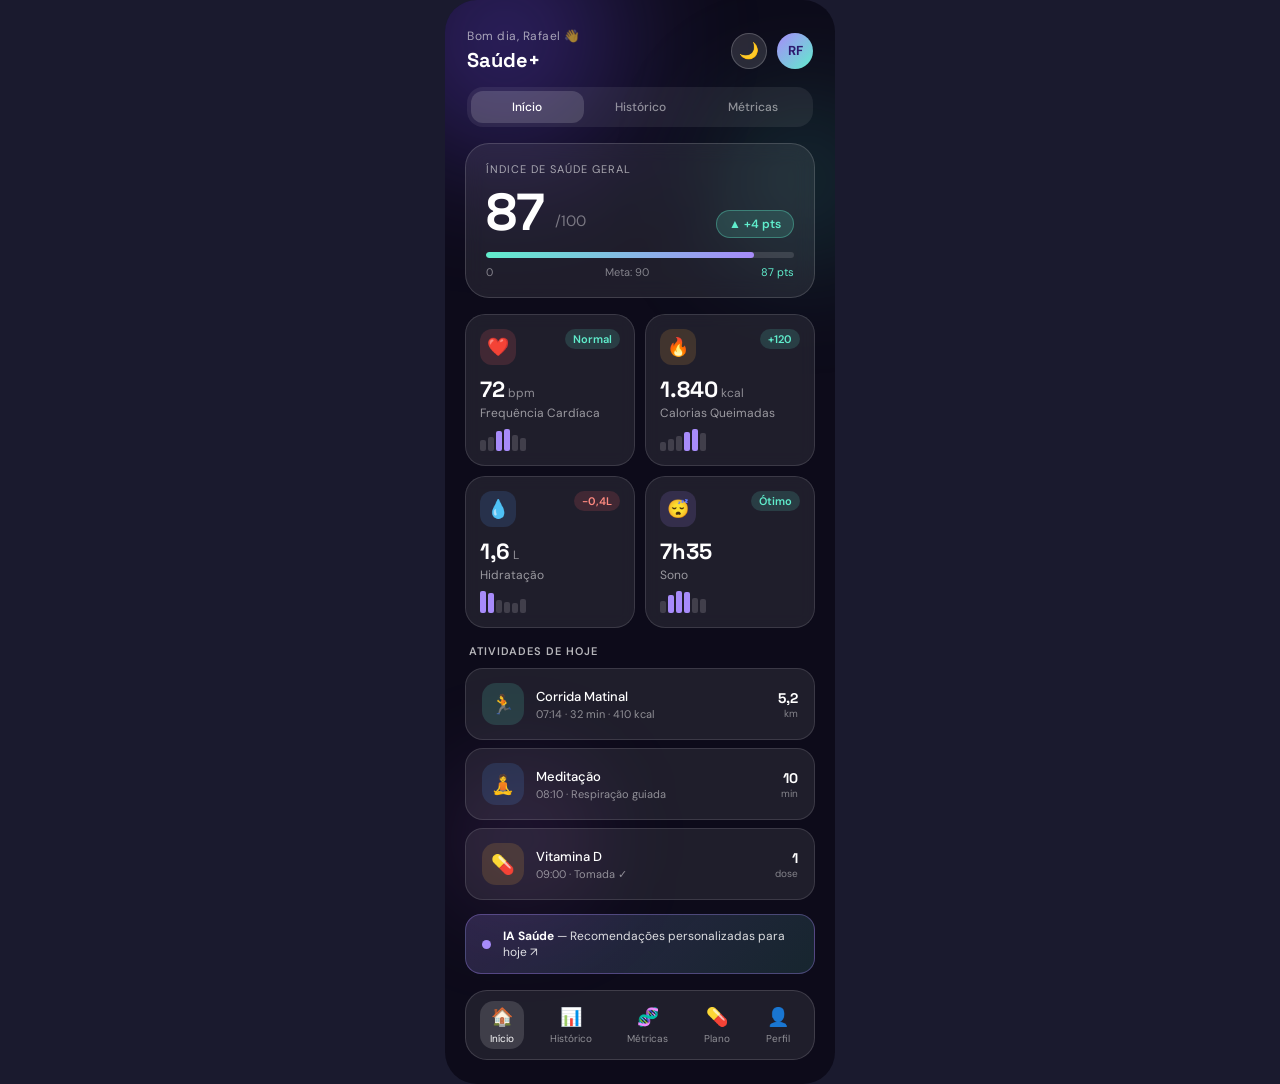
==== commit e301f1c5: "Add files via upload" ====
--- a/index.html
+++ b/index.html
@@ -2,1136 +2,421 @@
 <html lang="pt-BR">
 <head>
 <meta charset="UTF-8">
-<meta name="viewport" content="width=device-width,initial-scale=1,maximum-scale=1,user-scalable=no">
-<meta name="apple-mobile-web-app-capable" content="yes">
-<meta name="apple-mobile-web-app-title" content="Saúde+">
-<meta name="theme-color" content="#6366f1">
+<meta name="viewport" content="width=device-width, initial-scale=1.0">
 <title>Saúde+</title>
-<link rel="stylesheet" href="https://cdn.jsdelivr.net/npm/@tabler/icons-webfont@3.19.0/dist/tabler-icons.min.css">
-<script src="https://www.gstatic.com/firebasejs/9.23.0/firebase-app-compat.js"></script>
-<script src="https://www.gstatic.com/firebasejs/9.23.0/firebase-auth-compat.js"></script>
-<script src="https://www.gstatic.com/firebasejs/9.23.0/firebase-firestore-compat.js"></script>
+<link rel="preconnect" href="https://fonts.googleapis.com">
+<link href="https://fonts.googleapis.com/css2?family=DM+Sans:wght@300;400;500;600&family=Space+Grotesk:wght@400;500;700&display=swap" rel="stylesheet">
 <style>
-*{box-sizing:border-box;margin:0;padding:0;-webkit-tap-highlight-color:transparent}
-:root{
-  --p:#6366f1;--p2:#4f46e5;--p3:#ede9fe;
-  --g:#10b981;--g2:#059669;--g3:#d1fae5;
-  --r:#ef4444;--r2:#dc2626;--r3:#fee2e2;
-  --a:#f59e0b;--a2:#d97706;--a3:#fef3c7;
-  --t:#0ea5e9;--t2:#0284c7;--t3:#e0f2fe;
-  --bg:#f8fafc;--bg2:#f1f5f9;--bg3:#e2e8f0;
-  --c1:#0f172a;--c2:#475569;--c3:#94a3b8;
-  --bd:#e2e8f0;--w:#fff;
-  --sh:0 1px 3px rgba(0,0,0,.08),0 1px 2px rgba(0,0,0,.04);
-  --sh2:0 4px 16px rgba(0,0,0,.1);
-  --r-sm:10px;--r-md:16px;--r-lg:20px;--r-xl:24px;
-}
-html,body{height:100%;font-family:-apple-system,BlinkMacSystemFont,'Segoe UI',sans-serif;background:var(--bg);color:var(--c1);overflow-x:hidden}
-
-/* ── SPLASH ── */
-#splash{position:fixed;inset:0;background:#0f172a;display:flex;flex-direction:column;align-items:center;justify-content:center;z-index:9999;gap:0}
-#splash-grid{position:absolute;inset:0;opacity:.08;background-image:linear-gradient(#6366f1 1px,transparent 1px),linear-gradient(90deg,#6366f1 1px,transparent 1px);background-size:32px 32px}
-#splash-glow{position:absolute;width:320px;height:320px;border-radius:50%;background:radial-gradient(circle,rgba(99,102,241,.25) 0%,transparent 70%);top:50%;left:50%;transform:translate(-50%,-60%)}
-.splash-logo{position:relative;z-index:1;display:flex;flex-direction:column;align-items:center;gap:20px}
-.splash-icon-wrap{width:96px;height:96px;border-radius:28px;background:#1e293b;border:1px solid rgba(99,102,241,.3);display:flex;align-items:center;justify-content:center;position:relative;overflow:hidden}
-.splash-icon-grid{position:absolute;inset:0;opacity:.15;background-image:linear-gradient(#6366f1 1px,transparent 1px),linear-gradient(90deg,#6366f1 1px,transparent 1px);background-size:14px 14px}
-.splash-icon-inner{position:relative;z-index:1}
-.splash-title{color:#fff;font-size:32px;font-weight:800;letter-spacing:-1px;font-family:-apple-system,BlinkMacSystemFont,'Segoe UI',sans-serif}
-.splash-title span{color:#6366f1}
-.splash-sub{color:rgba(255,255,255,.45);font-size:13px;font-weight:500;letter-spacing:.08em;text-transform:uppercase;font-family:-apple-system,BlinkMacSystemFont,'Segoe UI',sans-serif}
-.splash-dots{display:flex;gap:8px;margin-top:40px}
-.splash-dot{width:6px;height:6px;border-radius:50%;background:rgba(255,255,255,.2);animation:dotPulse 1.4s ease-in-out infinite}
-.splash-dot:nth-child(2){animation-delay:.2s}
-.splash-dot:nth-child(3){animation-delay:.4s}
-@keyframes dotPulse{0%,80%,100%{background:rgba(255,255,255,.2)}40%{background:#6366f1}}
-
-/* ── AUTH ── */
-.auth-wrap{position:fixed;inset:0;background:linear-gradient(135deg,#6366f1 0%,#8b5cf6 50%,#06b6d4 100%);display:none;align-items:center;justify-content:center;padding:20px;z-index:1000;overflow-y:auto}
-.auth-card{background:#fff;border-radius:var(--r-xl);padding:32px 28px;width:100%;max-width:390px;box-shadow:0 20px 60px rgba(0,0,0,.2)}
-.auth-brand{text-align:center;margin-bottom:28px}
-.auth-brand-icon{width:56px;height:56px;background:linear-gradient(135deg,#6366f1,#8b5cf6);border-radius:18px;display:flex;align-items:center;justify-content:center;font-size:26px;margin:0 auto 12px}
-.auth-brand h1{font-size:22px;font-weight:800;color:var(--c1)}
-.auth-brand p{font-size:13px;color:var(--c2);margin-top:3px}
-.auth-tabs{display:flex;background:var(--bg2);border-radius:12px;padding:4px;margin-bottom:24px}
-.auth-tab{flex:1;padding:9px;border:none;background:transparent;border-radius:9px;font-size:14px;font-weight:600;cursor:pointer;color:var(--c3);font-family:inherit;transition:all .2s}
-.auth-tab.on{background:#fff;color:var(--p);box-shadow:var(--sh)}
-.auth-form{display:none}
-.auth-form.on{display:block}
-.field{margin-bottom:14px}
-.field label{display:block;font-size:12px;font-weight:700;color:var(--c2);margin-bottom:6px;text-transform:uppercase;letter-spacing:.04em}
-.field input{width:100%;padding:13px 16px;border-radius:12px;border:2px solid var(--bd);background:var(--bg);font-size:15px;font-family:inherit;color:var(--c1);transition:all .15s;outline:none}
-.field input:focus{border-color:var(--p);background:#fff;box-shadow:0 0 0 3px rgba(99,102,241,.12)}
-.btn-primary{width:100%;padding:14px;border-radius:14px;border:none;background:linear-gradient(135deg,#6366f1,#8b5cf6);color:#fff;font-size:15px;font-weight:700;cursor:pointer;font-family:inherit;margin-top:4px;letter-spacing:.01em;box-shadow:0 4px 14px rgba(99,102,241,.4);transition:all .15s}
-.btn-primary:active{transform:scale(.97)}
-.btn-google{width:100%;padding:13px;border-radius:14px;border:1.5px solid #e2e8f0;background:#fff;color:#1f2937;font-size:15px;font-weight:700;cursor:pointer;font-family:inherit;margin-top:8px;display:flex;align-items:center;justify-content:center;gap:10px;transition:all .15s;box-shadow:0 1px 4px rgba(0,0,0,.08)}
-.btn-google:hover{background:#f8fafc;box-shadow:0 2px 8px rgba(0,0,0,.12)}
-.btn-google:active{transform:scale(.97)}
-.btn-google svg{flex-shrink:0}
-.auth-divider{display:flex;align-items:center;gap:10px;margin:14px 0;color:#9ca3af;font-size:12px;font-weight:600}
-.auth-divider::before,.auth-divider::after{content:'';flex:1;height:1px;background:#e5e7eb}
-.auth-err{background:var(--r3);color:var(--r2);border-radius:10px;padding:10px 14px;font-size:13px;margin-top:12px;display:none;text-align:center;font-weight:500}
-
-/* ── APP ── */
-#app{display:none;max-width:430px;margin:0 auto;min-height:100vh;position:relative}
-
-/* ── HEADER ── */
-.hdr{background:linear-gradient(135deg,#6366f1,#8b5cf6);padding:52px 20px 20px;position:relative;overflow:hidden}
-.hdr::before{content:'';position:absolute;top:-40px;right:-40px;width:200px;height:200px;border-radius:50%;background:rgba(255,255,255,.06)}
-.hdr::after{content:'';position:absolute;bottom:-60px;left:-30px;width:160px;height:160px;border-radius:50%;background:rgba(255,255,255,.04)}
-.hdr-top{display:flex;align-items:center;justify-content:space-between;margin-bottom:2px;position:relative;z-index:1}
-.hdr-brand{display:flex;align-items:center;gap:10px}
-.hdr-brand-icon{width:36px;height:36px;background:rgba(255,255,255,.2);border-radius:12px;display:flex;align-items:center;justify-content:center;font-size:18px}
-.hdr-brand h1{color:#fff;font-size:20px;font-weight:800}
-.btn-sair{background:rgba(255,255,255,.15);border:1.5px solid rgba(255,255,255,.3);color:#fff;padding:8px 16px;border-radius:20px;font-size:12px;font-weight:700;cursor:pointer;font-family:inherit;display:flex;align-items:center;gap:6px;transition:all .15s;backdrop-filter:blur(4px)}
-.btn-sair:hover{background:rgba(255,255,255,.25)}
-.btn-sair:active{transform:scale(.95)}
-.hdr-user{color:rgba(255,255,255,.75);font-size:13px;position:relative;z-index:1}
-.hdr-user span{color:#fff;font-weight:600}
-
-/* ── NAV ── */
-.bnav{position:fixed;bottom:0;left:50%;transform:translateX(-50%);width:100%;max-width:430px;background:#fff;border-top:1px solid var(--bd);display:flex;z-index:200;padding-bottom:max(env(safe-area-inset-bottom),6px);box-shadow:0 -4px 20px rgba(0,0,0,.06)}
-.nb{flex:1;border:none;background:transparent;cursor:pointer;padding:10px 2px 6px;display:flex;flex-direction:column;align-items:center;gap:3px;font-size:9px;font-weight:600;color:var(--c3);font-family:inherit;transition:color .15s;position:relative}
-.nb i{font-size:21px;transition:transform .15s}
-.nb.on{color:var(--p)}
-.nb.on i{transform:scale(1.1)}
-.nb-dot{position:absolute;top:8px;right:calc(50% - 14px);width:6px;height:6px;border-radius:50%;background:var(--r);display:none}
-
-/* ── PAGES ── */
-.pg{display:none;padding:16px 14px 100px;animation:fadeIn .2s ease}
-.pg.on{display:block}
-@keyframes fadeIn{from{opacity:0;transform:translateY(4px)}to{opacity:1;transform:none}}
-
-/* ── CARDS ── */
-.card{background:#fff;border-radius:var(--r-lg);border:1px solid var(--bd);box-shadow:var(--sh);padding:16px;margin-bottom:14px;transition:box-shadow .2s}
-.card-title{font-size:11px;font-weight:700;letter-spacing:.06em;text-transform:uppercase;color:var(--c3);margin-bottom:14px;display:flex;align-items:center;gap:6px}
-.card-title i{font-size:14px}
-
-/* ── STAT GRID ── */
-.stat-grid{display:grid;grid-template-columns:1fr 1fr;gap:10px}
-.stat-grid.one{grid-template-columns:1fr}
-.stat-box{background:var(--bg);border-radius:var(--r-md);padding:14px 12px;text-align:center;border:1px solid var(--bd)}
-.stat-label{font-size:11px;color:var(--c3);margin-bottom:5px;font-weight:500}
-.stat-val{font-size:30px;font-weight:800;line-height:1;color:var(--c1);letter-spacing:-.5px}
-.stat-unit{font-size:11px;color:var(--c2);margin-top:3px}
-.stat-sub{font-size:12px;color:var(--c3);text-align:center;margin-top:8px}
-.stat-smb{background:var(--bg);border-radius:12px;padding:12px 8px;text-align:center;border:1px solid var(--bd)}
-.stat-smv{font-size:22px;font-weight:800;color:var(--c1)}
-.stat-sml{font-size:10px;color:var(--c3);margin-top:2px;font-weight:500}
-
-/* ── FORM ── */
-.f{margin-bottom:13px}
-.f label{display:block;font-size:12px;font-weight:700;color:var(--c2);margin-bottom:5px;text-transform:uppercase;letter-spacing:.04em}
-.fi,.fs{width:100%;padding:12px 14px;border-radius:12px;border:2px solid var(--bd);background:var(--bg);font-size:15px;color:var(--c1);font-family:inherit;appearance:none;transition:all .15s;outline:none}
-.fi:focus,.fs:focus{border-color:var(--p);background:#fff;box-shadow:0 0 0 3px rgba(99,102,241,.1)}
-.fr{display:grid;grid-template-columns:1fr 1fr;gap:10px}
-
-/* ── CHIPS ── */
-.chips{display:flex;gap:7px;flex-wrap:wrap;margin-top:5px}
-.chip{padding:7px 14px;border-radius:20px;border:2px solid var(--bd);background:var(--bg);font-size:13px;font-weight:600;cursor:pointer;color:var(--c2);font-family:inherit;transition:all .15s}
-.chip.on{background:var(--p);color:#fff;border-color:var(--p)}
-
-/* ── BUTTONS ── */
-.btn{width:100%;padding:14px;border-radius:14px;border:none;background:var(--p);color:#fff;font-size:15px;font-weight:700;cursor:pointer;display:flex;align-items:center;justify-content:center;gap:8px;font-family:inherit;transition:all .15s;box-shadow:0 4px 12px rgba(99,102,241,.3)}
-.btn:active{transform:scale(.97)}
-.btn.green{background:var(--g);box-shadow:0 4px 12px rgba(16,185,129,.3)}
-.btn.teal{background:var(--t);box-shadow:0 4px 12px rgba(14,165,233,.3)}
-.btn.purple{background:#8b5cf6;box-shadow:0 4px 12px rgba(139,92,246,.3)}
-.btn.red{background:var(--r);box-shadow:0 4px 12px rgba(239,68,68,.3)}
-.btn.ghost{background:var(--bg);color:var(--c2);border:2px solid var(--bd);box-shadow:none}
-.btn-row{display:grid;grid-template-columns:1fr 1fr;gap:10px;margin-top:10px}
-
-/* ── BADGES ── */
-.badge{font-size:11px;font-weight:700;padding:4px 10px;border-radius:20px;flex-shrink:0}
-.b-ok{background:var(--g3);color:var(--g2)}
-.b-warn{background:var(--a3);color:var(--a2)}
-.b-bad{background:var(--r3);color:var(--r2)}
-.b-low{background:var(--t3);color:var(--t2)}
-
-/* ── LIST ITEMS ── */
-.li{display:flex;align-items:flex-start;padding:12px 0;border-bottom:1px solid var(--bd)}
-.li:last-child{border-bottom:none;padding-bottom:0}
-.li:first-child{padding-top:0}
-.li-icon{width:42px;height:42px;border-radius:14px;flex-shrink:0;display:flex;align-items:center;justify-content:center;font-size:20px;margin-right:12px;margin-top:1px}
-.li-icon.bp{background:var(--p3);color:var(--p)}
-.li-icon.gl{background:var(--g3);color:var(--g)}
-.li-icon.wt{background:var(--t3);color:var(--t)}
-.li-icon.med{background:#ede9fe;color:#8b5cf6}
-.li-body{flex:1;min-width:0}
-.li-val{font-size:15px;font-weight:700;color:var(--c1)}
-.li-meta{font-size:12px;color:var(--c3);margin-top:2px}
-.li-tag{font-size:11px;color:var(--c2);background:var(--bg2);border-radius:6px;padding:2px 8px;display:inline-block;margin-top:4px}
-.li-right{display:flex;flex-direction:column;align-items:flex-end;gap:6px;flex-shrink:0;margin-left:8px}
-.del-btn{background:none;border:none;cursor:pointer;padding:6px;border-radius:8px;color:var(--c3);font-size:18px;display:flex;align-items:center;transition:all .15s}
-.del-btn:hover{color:var(--r);background:var(--r3)}
-
-/* ── CHARTS ── */
-.chart-scroll{width:100%;overflow-x:auto;-webkit-overflow-scrolling:touch;margin-top:12px;padding-bottom:2px}
-.chart-empty{text-align:center;padding:28px;font-size:13px;color:var(--c3);font-weight:500}
-.chart-legend{display:flex;gap:16px;flex-wrap:wrap;margin-top:8px}
-.legend-item{display:flex;align-items:center;gap:5px;font-size:11px;font-weight:700;color:var(--c2)}
-.legend-dot{width:8px;height:8px;border-radius:50%}
-
-/* ── MEDS TODAY ── */
-.med-row{display:flex;align-items:center;justify-content:space-between;padding:11px 0;border-bottom:1px solid var(--bd)}
-.med-row:last-child{border-bottom:none}
-.take-btn{background:var(--p3);color:var(--p);border:none;padding:7px 14px;border-radius:20px;font-size:12px;font-weight:700;cursor:pointer;display:flex;align-items:center;gap:4px;white-space:nowrap;font-family:inherit;transition:all .15s}
-.take-btn:active{transform:scale(.95)}
-.take-btn.done{background:var(--g3);color:var(--g2)}
-
-/* ── DB STATUS ── */
-.db-bar{display:flex;align-items:center;gap:8px;font-size:12px;color:var(--c3);margin-bottom:14px;padding:10px 14px;background:#fff;border-radius:12px;border:1px solid var(--bd);font-weight:500}
-.db-dot{width:8px;height:8px;border-radius:50%;background:var(--a);flex-shrink:0;transition:background .3s}
-.db-dot.on{background:var(--g)}
-
-/* ── MODALS ── */
-.overlay{position:fixed;inset:0;background:rgba(15,23,42,.5);z-index:500;display:none;align-items:flex-end;justify-content:center;backdrop-filter:blur(2px)}
-.overlay.on{display:flex}
-.modal{background:#fff;border-radius:24px 24px 0 0;padding:24px 20px;width:100%;max-width:430px;max-height:92vh;overflow-y:auto;padding-bottom:max(env(safe-area-inset-bottom),24px)}
-.modal-handle{width:40px;height:4px;background:var(--bg3);border-radius:2px;margin:0 auto 20px}
-.modal-hdr{display:flex;align-items:center;justify-content:space-between;margin-bottom:20px}
-.modal-title{font-size:18px;font-weight:800;color:var(--c1)}
-.modal-close{background:var(--bg2);border:none;cursor:pointer;width:32px;height:32px;border-radius:50%;font-size:18px;display:flex;align-items:center;justify-content:center;color:var(--c2)}
-
-/* ── MED CARDS ── */
-.med-card{background:#fff;border-radius:16px;border:1px solid var(--bd);padding:16px;margin-bottom:12px;box-shadow:var(--sh)}
-.med-card-hdr{display:flex;align-items:center;gap:12px;margin-bottom:10px}
-.med-card-icon{width:46px;height:46px;border-radius:14px;background:linear-gradient(135deg,#8b5cf6,#6366f1);color:#fff;display:flex;align-items:center;justify-content:center;font-size:22px;flex-shrink:0}
-.med-card-name{font-size:16px;font-weight:700;color:var(--c1)}
-.med-card-dose{font-size:13px;color:var(--c2);margin-top:1px}
-.time-tags{display:flex;flex-wrap:wrap;gap:6px;margin-bottom:10px}
-.time-tag{background:var(--p3);color:var(--p);border-radius:20px;padding:4px 12px;font-size:12px;font-weight:700;display:flex;align-items:center;gap:4px}
-.med-actions{display:flex;gap:8px;margin-top:10px}
-.med-act{flex:1;padding:10px;border-radius:12px;border:none;font-size:13px;font-weight:700;cursor:pointer;display:flex;align-items:center;justify-content:center;gap:5px;font-family:inherit;transition:all .15s}
-.med-act.edit{background:var(--p3);color:var(--p)}
-.med-act.del{background:var(--r3);color:var(--r)}
-
-/* ── PHOTOS ── */
-.photos-row{display:flex;gap:8px;flex-wrap:wrap;margin-bottom:10px}
-.photo-wrap{position:relative;display:inline-block}
-.photo-img{width:74px;height:74px;border-radius:12px;object-fit:cover;cursor:pointer;border:1px solid var(--bd);display:block}
-.photo-rm{position:absolute;top:-6px;right:-6px;width:22px;height:22px;border-radius:50%;background:var(--r);border:none;color:#fff;font-size:12px;cursor:pointer;display:flex;align-items:center;justify-content:center;font-weight:800;box-shadow:0 2px 6px rgba(0,0,0,.2)}
-.photos-btns{display:grid;grid-template-columns:1fr 1fr;gap:8px}
-
-/* ── WEIGHT COMPARE ── */
-.wt-cmp{border-radius:14px;padding:16px;margin-top:12px;text-align:center}
-.wt-cmp.up{background:var(--r3);border:1.5px solid var(--r)}
-.wt-cmp.down{background:var(--g3);border:1.5px solid var(--g)}
-.wt-cmp.eq{background:var(--bg2);border:1.5px solid var(--bd)}
-.wt-cmp-icon{font-size:36px;display:block;margin-bottom:5px}
-.wt-cmp-val{font-size:24px;font-weight:800;letter-spacing:-.5px}
-.wt-cmp-sub{font-size:13px;color:var(--c2);margin-top:4px}
-
-/* ── CONFIRM ── */
-.confirm-wrap{position:fixed;inset:0;background:rgba(15,23,42,.5);z-index:700;display:none;align-items:center;justify-content:center;padding:20px;backdrop-filter:blur(2px)}
-.confirm-wrap.on{display:flex}
-.confirm-box{background:#fff;border-radius:20px;padding:24px 20px;width:100%;max-width:340px;text-align:center;box-shadow:0 20px 60px rgba(0,0,0,.2)}
-.confirm-box h3{font-size:18px;font-weight:800;margin-bottom:8px}
-.confirm-box p{font-size:14px;color:var(--c2);margin-bottom:22px;line-height:1.5}
-.confirm-btns{display:grid;grid-template-columns:1fr 1fr;gap:10px}
-.cbtn{padding:13px;border-radius:13px;border:none;font-size:14px;font-weight:700;cursor:pointer;font-family:inherit}
-.cbtn.cancel{background:var(--bg2);color:var(--c2)}
-.cbtn.ok{background:var(--r);color:#fff}
-
-/* ── IMG VIEWER ── */
-.img-viewer{position:fixed;inset:0;background:rgba(0,0,0,.92);z-index:800;display:none;align-items:center;justify-content:center}
-.img-viewer.on{display:flex}
-.img-viewer img{max-width:95vw;max-height:90vh;border-radius:12px;object-fit:contain}
-.img-viewer-close{position:absolute;top:16px;right:16px;background:rgba(255,255,255,.15);border:none;color:#fff;width:40px;height:40px;border-radius:50%;font-size:20px;cursor:pointer;display:flex;align-items:center;justify-content:center}
-
-/* ── TOAST ── */
-.toast{position:fixed;bottom:90px;left:50%;transform:translateX(-50%) translateY(10px);background:var(--c1);color:#fff;padding:12px 24px;border-radius:30px;font-size:14px;font-weight:600;opacity:0;transition:all .3s;z-index:999;white-space:nowrap;pointer-events:none;box-shadow:0 4px 20px rgba(0,0,0,.3)}
-.toast.on{opacity:1;transform:translateX(-50%) translateY(0)}
-
-/* ── FILTER TABS ── */
-.filter-tabs{display:flex;gap:8px;margin-bottom:14px;overflow-x:auto;padding-bottom:2px}
-.ftab{padding:8px 16px;border-radius:20px;border:2px solid var(--bd);background:#fff;font-size:13px;font-weight:700;cursor:pointer;color:var(--c2);font-family:inherit;transition:all .15s;white-space:nowrap;flex-shrink:0}
-.ftab.on{background:var(--p);color:#fff;border-color:var(--p)}
-
-/* ── REF ITEMS ── */
-.ref-item{display:flex;align-items:center;gap:10px;padding:8px 0;font-size:13px;border-bottom:1px solid var(--bd)}
-.ref-item:last-child{border-bottom:none}
-.ref-dot{width:10px;height:10px;border-radius:50%;flex-shrink:0}
-
-/* ── EMPTY ── */
-.empty{text-align:center;padding:32px 16px;color:var(--c3)}
-.empty i{font-size:48px;display:block;margin-bottom:10px;opacity:.3}
-.empty p{font-size:14px;font-weight:500}
-
-/* ── PAGE TITLE ── */
-.page-title{font-size:22px;font-weight:800;color:var(--c1);margin-bottom:16px;letter-spacing:-.3px}
+*{box-sizing:border-box;margin:0;padding:0;}
+body{display:flex;justify-content:center;align-items:center;min-height:100vh;background:#1a1a2e;font-family:'DM Sans',sans-serif;}
+.app{background:#0D0B1A;width:390px;min-height:780px;border-radius:32px;overflow:hidden;position:relative;padding-bottom:24px;transition:background 0.4s;}
+.app.light{background:#f0eeff;}
+.orb{position:absolute;border-radius:50%;pointer-events:none;transition:opacity 0.4s;}
+.orb1{width:220px;height:220px;background:rgba(120,80,255,0.35);top:-70px;left:-50px;filter:blur(70px);}
+.orb2{width:160px;height:160px;background:rgba(60,200,170,0.2);top:100px;right:-50px;filter:blur(60px);}
+.orb3{width:130px;height:130px;background:rgba(200,100,255,0.15);bottom:180px;left:10px;filter:blur(55px);}
+.app.light .orb1{background:rgba(120,80,255,0.15);}
+.app.light .orb2{background:rgba(60,200,170,0.1);}
+
+.header{padding:28px 22px 14px;position:relative;z-index:2;display:flex;justify-content:space-between;align-items:center;}
+.greeting{color:rgba(255,255,255,0.6);font-size:12px;letter-spacing:0.5px;margin-bottom:3px;}
+.name{color:#fff;font-family:'Space Grotesk',sans-serif;font-size:20px;font-weight:700;}
+.app.light .greeting{color:rgba(40,20,80,0.55);}
+.app.light .name{color:#1a0d3d;}
+.header-right{display:flex;gap:10px;align-items:center;}
+.theme-btn{width:36px;height:36px;border-radius:50%;background:rgba(255,255,255,0.12);border:1px solid rgba(255,255,255,0.2);display:flex;align-items:center;justify-content:center;cursor:pointer;font-size:16px;transition:background 0.2s;}
+.theme-btn:hover{background:rgba(255,255,255,0.22);}
+.app.light .theme-btn{background:rgba(100,60,200,0.12);border-color:rgba(100,60,200,0.25);}
+.avatar{width:36px;height:36px;border-radius:50%;background:linear-gradient(135deg,#A78BFA,#60EDCC);display:flex;align-items:center;justify-content:center;font-weight:700;font-size:13px;color:#2d1a6e;}
+
+.nav-tabs{display:flex;gap:0;margin:0 22px 16px;background:rgba(255,255,255,0.07);border-radius:16px;padding:4px;position:relative;z-index:2;}
+.app.light .nav-tabs{background:rgba(100,60,200,0.1);}
+.tab{flex:1;text-align:center;padding:8px 4px;font-size:12px;font-weight:500;color:rgba(255,255,255,0.5);border-radius:12px;cursor:pointer;transition:all 0.2s;}
+.tab.active{background:rgba(255,255,255,0.15);color:#fff;}
+.app.light .tab{color:rgba(40,20,80,0.5);}
+.app.light .tab.active{background:rgba(100,60,200,0.2);color:#3a1a8a;}
+
+.screen{display:none;animation:fadeIn 0.3s ease;}
+.screen.visible{display:block;}
+@keyframes fadeIn{from{opacity:0;transform:translateY(6px)}to{opacity:1;transform:translateY(0)}}
+
+.score-card{margin:0 20px 16px;background:rgba(255,255,255,0.08);border:1px solid rgba(255,255,255,0.15);border-radius:24px;padding:18px 20px;position:relative;z-index:2;backdrop-filter:blur(10px);}
+.app.light .score-card{background:rgba(255,255,255,0.7);border-color:rgba(100,60,200,0.2);}
+.score-label{color:rgba(255,255,255,0.6);font-size:11px;text-transform:uppercase;letter-spacing:1px;margin-bottom:10px;}
+.app.light .score-label{color:rgba(40,20,80,0.55);}
+.score-row{display:flex;align-items:flex-end;gap:10px;margin-bottom:14px;}
+.score-number{font-family:'Space Grotesk',sans-serif;font-size:52px;font-weight:700;color:#fff;line-height:1;}
+.app.light .score-number{color:#1a0d3d;}
+.score-max{color:rgba(255,255,255,0.4);font-size:15px;margin-bottom:7px;}
+.app.light .score-max{color:rgba(40,20,80,0.4);}
+.score-badge{margin-left:auto;background:rgba(96,237,204,0.15);border:1px solid rgba(96,237,204,0.35);border-radius:20px;padding:5px 12px;color:#60EDCC;font-size:12px;font-weight:600;}
+.progress-bar{height:6px;background:rgba(255,255,255,0.12);border-radius:3px;overflow:hidden;margin-bottom:7px;}
+.app.light .progress-bar{background:rgba(100,60,200,0.12);}
+.progress-fill{height:100%;width:0;background:linear-gradient(90deg,#60EDCC,#A78BFA);border-radius:3px;transition:width 1.2s ease;}
+.progress-labels{display:flex;justify-content:space-between;}
+.progress-labels span{color:rgba(255,255,255,0.45);font-size:11px;}
+.app.light .progress-labels span{color:rgba(40,20,80,0.45);}
+.progress-labels span:last-child{color:#60EDCC;}
+
+.metrics-grid{display:grid;grid-template-columns:repeat(2,1fr);gap:10px;margin:0 20px 16px;position:relative;z-index:2;}
+.metric-card{background:rgba(255,255,255,0.08);border:1px solid rgba(255,255,255,0.12);border-radius:20px;padding:14px;backdrop-filter:blur(8px);cursor:pointer;transition:transform 0.15s,background 0.15s;}
+.metric-card:hover{transform:scale(1.03);background:rgba(255,255,255,0.14);}
+.app.light .metric-card{background:rgba(255,255,255,0.7);border-color:rgba(100,60,200,0.18);}
+.app.light .metric-card:hover{background:rgba(255,255,255,0.9);}
+.metric-top{display:flex;justify-content:space-between;align-items:flex-start;margin-bottom:10px;}
+.metric-icon-wrap{width:36px;height:36px;border-radius:12px;display:flex;align-items:center;justify-content:center;font-size:18px;}
+.m-green{background:rgba(96,237,204,0.15);}
+.m-red{background:rgba(255,100,100,0.15);}
+.m-blue{background:rgba(80,160,255,0.15);}
+.m-amber{background:rgba(255,180,60,0.15);}
+.m-purple{background:rgba(167,139,250,0.15);}
+.m-pink{background:rgba(255,120,180,0.15);}
+.metric-trend{font-size:11px;font-weight:600;padding:3px 8px;border-radius:10px;}
+.trend-up{color:#60EDCC;background:rgba(96,237,204,0.15);}
+.trend-down{color:#ff8a80;background:rgba(255,100,100,0.15);}
+.metric-val{font-family:'Space Grotesk',sans-serif;font-size:22px;font-weight:700;color:#fff;}
+.app.light .metric-val{color:#1a0d3d;}
+.metric-unit{font-size:12px;color:rgba(255,255,255,0.5);margin-left:3px;}
+.app.light .metric-unit{color:rgba(40,20,80,0.5);}
+.metric-name{font-size:12px;color:rgba(255,255,255,0.55);margin-top:2px;}
+.app.light .metric-name{color:rgba(40,20,80,0.55);}
+.spark{display:flex;align-items:flex-end;gap:2px;height:22px;margin-top:8px;}
+.sp{width:6px;border-radius:2px;background:rgba(255,255,255,0.15);}
+.app.light .sp{background:rgba(100,60,200,0.12);}
+.sp.hi{background:#A78BFA;}
+
+.section-title{color:rgba(255,255,255,0.7);font-size:11px;font-weight:600;letter-spacing:1px;padding:0 24px 10px;position:relative;z-index:2;text-transform:uppercase;}
+.app.light .section-title{color:rgba(40,20,80,0.6);}
+.act-card{margin:0 20px 8px;background:rgba(255,255,255,0.08);border:1px solid rgba(255,255,255,0.12);border-radius:18px;padding:14px 16px;display:flex;align-items:center;gap:12px;position:relative;z-index:2;cursor:pointer;transition:background 0.15s;}
+.act-card:hover{background:rgba(255,255,255,0.14);}
+.app.light .act-card{background:rgba(255,255,255,0.7);border-color:rgba(100,60,200,0.18);}
+.act-icon{width:42px;height:42px;border-radius:14px;display:flex;align-items:center;justify-content:center;font-size:19px;flex-shrink:0;}
+.act-info{flex:1;}
+.act-name{color:#fff;font-size:13px;font-weight:500;margin-bottom:2px;}
+.app.light .act-name{color:#1a0d3d;}
+.act-sub{color:rgba(255,255,255,0.5);font-size:11px;}
+.app.light .act-sub{color:rgba(40,20,80,0.5);}
+.act-stat-val{font-family:'Space Grotesk',sans-serif;color:#fff;font-weight:700;font-size:14px;text-align:right;}
+.app.light .act-stat-val{color:#1a0d3d;}
+.act-stat-unit{color:rgba(255,255,255,0.45);font-size:10px;text-align:right;}
+.app.light .act-stat-unit{color:rgba(40,20,80,0.4);}
+
+.ai-pill{margin:14px 20px 6px;background:linear-gradient(135deg,rgba(167,139,250,0.2),rgba(96,237,204,0.12));border:1px solid rgba(167,139,250,0.35);border-radius:16px;padding:13px 16px;display:flex;align-items:center;gap:12px;position:relative;z-index:2;cursor:pointer;}
+.ai-dot{width:9px;height:9px;border-radius:50%;background:#A78BFA;animation:pulse 2s infinite;flex-shrink:0;}
+@keyframes pulse{0%,100%{opacity:1;transform:scale(1)}50%{opacity:0.4;transform:scale(0.75)}}
+.ai-text{color:rgba(255,255,255,0.85);font-size:12px;flex:1;}
+.app.light .ai-text{color:rgba(40,20,80,0.85);}
+.ai-text strong{color:#fff;}
+.app.light .ai-text strong{color:#1a0d3d;}
+
+.hist-period{display:flex;gap:6px;margin:0 20px 16px;position:relative;z-index:2;}
+.period-btn{padding:6px 14px;border-radius:12px;font-size:12px;font-weight:500;color:rgba(255,255,255,0.5);background:rgba(255,255,255,0.07);border:1px solid rgba(255,255,255,0.1);cursor:pointer;transition:all 0.2s;}
+.period-btn.active{background:rgba(167,139,250,0.25);border-color:rgba(167,139,250,0.45);color:#A78BFA;}
+.app.light .period-btn{color:rgba(40,20,80,0.5);background:rgba(100,60,200,0.07);border-color:rgba(100,60,200,0.12);}
+.app.light .period-btn.active{background:rgba(100,60,200,0.18);color:#5a2db5;}
+
+.chart-card{margin:0 20px 14px;background:rgba(255,255,255,0.07);border:1px solid rgba(255,255,255,0.12);border-radius:22px;padding:18px 16px;position:relative;z-index:2;}
+.app.light .chart-card{background:rgba(255,255,255,0.7);border-color:rgba(100,60,200,0.18);}
+.chart-title{color:rgba(255,255,255,0.7);font-size:11px;text-transform:uppercase;letter-spacing:0.8px;margin-bottom:4px;}
+.app.light .chart-title{color:rgba(40,20,80,0.55);}
+.chart-val{font-family:'Space Grotesk',sans-serif;color:#fff;font-size:26px;font-weight:700;margin-bottom:14px;}
+.app.light .chart-val{color:#1a0d3d;}
+.chart-val span{font-size:14px;color:rgba(255,255,255,0.45);font-weight:400;}
+.app.light .chart-val span{color:rgba(40,20,80,0.45);}
+.bar-chart{display:flex;align-items:flex-end;gap:5px;height:80px;}
+.bc{display:flex;flex-direction:column;align-items:center;gap:5px;flex:1;}
+.bc-bar{width:100%;border-radius:6px 6px 2px 2px;}
+.bc-label{font-size:9px;color:rgba(255,255,255,0.4);}
+.app.light .bc-label{color:rgba(40,20,80,0.4);}
+
+.stat-row{display:grid;grid-template-columns:repeat(3,1fr);gap:8px;margin:0 20px 14px;position:relative;z-index:2;}
+.stat-box{background:rgba(255,255,255,0.07);border:1px solid rgba(255,255,255,0.1);border-radius:16px;padding:12px 10px;text-align:center;}
+.app.light .stat-box{background:rgba(255,255,255,0.7);border-color:rgba(100,60,200,0.15);}
+.stat-box-val{font-family:'Space Grotesk',sans-serif;font-size:18px;font-weight:700;color:#fff;}
+.app.light .stat-box-val{color:#1a0d3d;}
+.stat-box-lbl{font-size:10px;color:rgba(255,255,255,0.5);margin-top:2px;}
+.app.light .stat-box-lbl{color:rgba(40,20,80,0.45);}
+
+.trend-card{margin:0 20px 10px;background:rgba(255,255,255,0.07);border:1px solid rgba(255,255,255,0.1);border-radius:18px;padding:14px 16px;display:flex;align-items:center;gap:12px;position:relative;z-index:2;}
+.app.light .trend-card{background:rgba(255,255,255,0.7);border-color:rgba(100,60,200,0.15);}
+.trend-icon{font-size:24px;}
+.trend-info{flex:1;}
+.trend-name{color:#fff;font-size:13px;font-weight:500;}
+.app.light .trend-name{color:#1a0d3d;}
+.trend-sub{color:rgba(255,255,255,0.5);font-size:11px;margin-top:2px;}
+.app.light .trend-sub{color:rgba(40,20,80,0.45);}
+.trend-chip{font-size:11px;font-weight:600;padding:4px 10px;border-radius:10px;}
+
+.bottom-nav{margin:16px 20px 0;background:rgba(255,255,255,0.08);border:1px solid rgba(255,255,255,0.14);border-radius:22px;padding:10px 6px;display:flex;justify-content:space-around;position:relative;z-index:2;}
+.app.light .bottom-nav{background:rgba(255,255,255,0.6);border-color:rgba(100,60,200,0.18);}
+.nav-item{display:flex;flex-direction:column;align-items:center;gap:3px;cursor:pointer;padding:4px 10px;border-radius:14px;transition:background 0.15s;}
+.nav-item:hover{background:rgba(255,255,255,0.08);}
+.nav-item.active{background:rgba(255,255,255,0.14);}
+.app.light .nav-item.active{background:rgba(100,60,200,0.14);}
+.nav-ico{font-size:18px;}
+.nav-lbl{font-size:10px;color:rgba(255,255,255,0.5);}
+.nav-item.active .nav-lbl{color:#fff;}
+.app.light .nav-lbl{color:rgba(40,20,80,0.5);}
+.app.light .nav-item.active .nav-lbl{color:#3a1a8a;}
 </style>
 </head>
 <body>
-
-<!-- SPLASH -->
-<div id="splash">
-  <div id="splash-grid"></div>
-  <div id="splash-glow"></div>
-  <div class="splash-logo">
-    <div class="splash-icon-wrap">
-      <div class="splash-icon-grid"></div>
-      <div class="splash-icon-inner">
-        <svg width="64" height="64" viewBox="0 0 64 64" xmlns="http://www.w3.org/2000/svg">
-          <!-- ECG line -->
-          <path d="M4 32 L16 32 L20 18 L24 46 L28 26 L31 36 L34 32 L60 32"
-            fill="none" stroke="#6366f1" stroke-width="2.8" stroke-linecap="round" stroke-linejoin="round"/>
-          <!-- Heart -->
-          <path d="M32 42 C32 42 14 28 14 17 C14 9 22 6 32 16 C42 6 50 9 50 17 C50 28 32 42 32 42Z"
-            fill="#ef4444" opacity="0.9"/>
-          <ellipse cx="24" cy="14" rx="5" ry="3" fill="#fff" opacity="0.2" transform="rotate(-25,24,14)"/>
-          <!-- Data dots -->
-          <circle cx="14" cy="12" r="2.5" fill="#6366f1" opacity="0.9"/>
-          <circle cx="52" cy="14" r="2" fill="#06b6d4" opacity="0.8"/>
-          <circle cx="52" cy="50" r="2" fill="#10b981" opacity="0.8"/>
-          <circle cx="12" cy="50" r="1.8" fill="#8b5cf6" opacity="0.7"/>
-          <!-- Connecting dots line top -->
-          <path d="M14 12 L32 8 L52 14" fill="none" stroke="#6366f1" stroke-width="0.8" opacity="0.4" stroke-dasharray="2,2"/>
-        </svg>
-      </div>
-    </div>
+<div class="app" id="app">
+  <div class="orb orb1"></div>
+  <div class="orb orb2"></div>
+  <div class="orb orb3"></div>
+
+  <div class="header">
     <div>
-      <div class="splash-title">Saúde<span>+</span></div>
-      <div class="splash-sub">monitor inteligente de saúde</div>
-    </div>
-    <div class="splash-dots">
-      <div class="splash-dot"></div>
-      <div class="splash-dot"></div>
-      <div class="splash-dot"></div>
-    </div>
+      <div class="greeting">Bom dia, Rafael 👋</div>
+      <div class="name">Saúde+</div>
+    </div>
+    <div class="header-right">
+      <div class="theme-btn" id="themeBtn" title="Alternar modo claro/escuro">🌙</div>
+      <div class="avatar">RF</div>
+    </div>
+  </div>
+
+  <div class="nav-tabs">
+    <div class="tab active" data-tab="home">Início</div>
+    <div class="tab" data-tab="history">Histórico</div>
+    <div class="tab" data-tab="metrics">Métricas</div>
+  </div>
+
+  <!-- HOME -->
+  <div class="screen visible" id="screen-home">
+    <div class="score-card">
+      <div class="score-label">Índice de Saúde Geral</div>
+      <div class="score-row">
+        <div class="score-number">87</div>
+        <div class="score-max">/100</div>
+        <div class="score-badge">▲ +4 pts</div>
+      </div>
+      <div class="progress-bar"><div class="progress-fill" id="pbar"></div></div>
+      <div class="progress-labels"><span>0</span><span>Meta: 90</span><span>87 pts</span></div>
+    </div>
+
+    <div class="metrics-grid">
+      <div class="metric-card">
+        <div class="metric-top"><div class="metric-icon-wrap m-red">❤️</div><div class="metric-trend trend-up">Normal</div></div>
+        <div><span class="metric-val">72</span><span class="metric-unit">bpm</span></div>
+        <div class="metric-name">Frequência Cardíaca</div>
+        <div class="spark"><div class="sp" style="height:50%"></div><div class="sp" style="height:65%"></div><div class="sp hi" style="height:90%"></div><div class="sp hi" style="height:100%"></div><div class="sp" style="height:72%"></div><div class="sp" style="height:60%"></div></div>
+      </div>
+      <div class="metric-card">
+        <div class="metric-top"><div class="metric-icon-wrap m-amber">🔥</div><div class="metric-trend trend-up">+120</div></div>
+        <div><span class="metric-val">1.840</span><span class="metric-unit">kcal</span></div>
+        <div class="metric-name">Calorias Queimadas</div>
+        <div class="spark"><div class="sp" style="height:40%"></div><div class="sp" style="height:55%"></div><div class="sp" style="height:70%"></div><div class="sp hi" style="height:85%"></div><div class="sp hi" style="height:100%"></div><div class="sp" style="height:80%"></div></div>
+      </div>
+      <div class="metric-card">
+        <div class="metric-top"><div class="metric-icon-wrap m-blue">💧</div><div class="metric-trend trend-down">-0,4L</div></div>
+        <div><span class="metric-val">1,6</span><span class="metric-unit">L</span></div>
+        <div class="metric-name">Hidratação</div>
+        <div class="spark"><div class="sp hi" style="height:100%"></div><div class="sp hi" style="height:90%"></div><div class="sp" style="height:60%"></div><div class="sp" style="height:50%"></div><div class="sp" style="height:45%"></div><div class="sp" style="height:65%"></div></div>
+      </div>
+      <div class="metric-card">
+        <div class="metric-top"><div class="metric-icon-wrap m-purple">😴</div><div class="metric-trend trend-up">Ótimo</div></div>
+        <div><span class="metric-val">7h35</span></div>
+        <div class="metric-name">Sono</div>
+        <div class="spark"><div class="sp" style="height:55%"></div><div class="sp hi" style="height:80%"></div><div class="sp hi" style="height:100%"></div><div class="sp hi" style="height:95%"></div><div class="sp" style="height:70%"></div><div class="sp" style="height:65%"></div></div>
+      </div>
+    </div>
+
+    <div class="section-title">Atividades de Hoje</div>
+    <div class="act-card">
+      <div class="act-icon m-green">🏃</div>
+      <div class="act-info"><div class="act-name">Corrida Matinal</div><div class="act-sub">07:14 · 32 min · 410 kcal</div></div>
+      <div><div class="act-stat-val">5,2</div><div class="act-stat-unit">km</div></div>
+    </div>
+    <div class="act-card">
+      <div class="act-icon m-blue">🧘</div>
+      <div class="act-info"><div class="act-name">Meditação</div><div class="act-sub">08:10 · Respiração guiada</div></div>
+      <div><div class="act-stat-val">10</div><div class="act-stat-unit">min</div></div>
+    </div>
+    <div class="act-card">
+      <div class="act-icon m-amber">💊</div>
+      <div class="act-info"><div class="act-name">Vitamina D</div><div class="act-sub">09:00 · Tomada ✓</div></div>
+      <div><div class="act-stat-val">1</div><div class="act-stat-unit">dose</div></div>
+    </div>
+
+    <div class="ai-pill">
+      <div class="ai-dot"></div>
+      <div class="ai-text"><strong>IA Saúde</strong> — Recomendações personalizadas para hoje ↗</div>
+    </div>
+  </div>
+
+  <!-- HISTORY -->
+  <div class="screen" id="screen-history">
+    <div class="hist-period">
+      <div class="period-btn active">7 dias</div>
+      <div class="period-btn">30 dias</div>
+      <div class="period-btn">3 meses</div>
+    </div>
+
+    <div class="chart-card">
+      <div class="chart-title">Passos Diários</div>
+      <div class="chart-val">8.240 <span>média</span></div>
+      <div class="bar-chart">
+        <div class="bc"><div class="bc-bar" style="background:rgba(167,139,250,0.35);height:55%"></div><div class="bc-label">Seg</div></div>
+        <div class="bc"><div class="bc-bar" style="background:#A78BFA;height:78%"></div><div class="bc-label">Ter</div></div>
+        <div class="bc"><div class="bc-bar" style="background:rgba(167,139,250,0.35);height:45%"></div><div class="bc-label">Qua</div></div>
+        <div class="bc"><div class="bc-bar" style="background:#A78BFA;height:90%"></div><div class="bc-label">Qui</div></div>
+        <div class="bc"><div class="bc-bar" style="background:#60EDCC;height:100%"></div><div class="bc-label">Sex</div></div>
+        <div class="bc"><div class="bc-bar" style="background:rgba(167,139,250,0.35);height:60%"></div><div class="bc-label">Sáb</div></div>
+        <div class="bc"><div class="bc-bar" style="background:rgba(167,139,250,0.35);height:50%"></div><div class="bc-label">Dom</div></div>
+      </div>
+    </div>
+
+    <div class="chart-card">
+      <div class="chart-title">Qualidade do Sono</div>
+      <div class="chart-val">7h12 <span>média</span></div>
+      <div class="bar-chart">
+        <div class="bc"><div class="bc-bar" style="background:rgba(96,237,204,0.35);height:80%"></div><div class="bc-label">Seg</div></div>
+        <div class="bc"><div class="bc-bar" style="background:#60EDCC;height:100%"></div><div class="bc-label">Ter</div></div>
+        <div class="bc"><div class="bc-bar" style="background:rgba(96,237,204,0.35);height:65%"></div><div class="bc-label">Qua</div></div>
+        <div class="bc"><div class="bc-bar" style="background:#60EDCC;height:88%"></div><div class="bc-label">Qui</div></div>
+        <div class="bc"><div class="bc-bar" style="background:rgba(96,237,204,0.35);height:55%"></div><div class="bc-label">Sex</div></div>
+        <div class="bc"><div class="bc-bar" style="background:#60EDCC;height:95%"></div><div class="bc-label">Sáb</div></div>
+        <div class="bc"><div class="bc-bar" style="background:rgba(96,237,204,0.35);height:75%"></div><div class="bc-label">Dom</div></div>
+      </div>
+    </div>
+
+    <div class="stat-row">
+      <div class="stat-box"><div class="stat-box-val">36,4</div><div class="stat-box-lbl">km corridos</div></div>
+      <div class="stat-box"><div class="stat-box-val">2.890</div><div class="stat-box-lbl">kcal queimadas</div></div>
+      <div class="stat-box"><div class="stat-box-val">5</div><div class="stat-box-lbl">dias ativos</div></div>
+    </div>
+
+    <div class="section-title">Tendências da Semana</div>
+    <div class="trend-card">
+      <div class="trend-icon">📈</div>
+      <div class="trend-info"><div class="trend-name">Atividade Física</div><div class="trend-sub">Melhor semana em 3 meses</div></div>
+      <div class="trend-chip trend-up">▲ 18%</div>
+    </div>
+    <div class="trend-card">
+      <div class="trend-icon">💤</div>
+      <div class="trend-info"><div class="trend-name">Consistência do Sono</div><div class="trend-sub">Horário irregular na quarta</div></div>
+      <div class="trend-chip trend-down">▼ 5%</div>
+    </div>
+    <div class="trend-card">
+      <div class="trend-icon">💧</div>
+      <div class="trend-info"><div class="trend-name">Hidratação</div><div class="trend-sub">Abaixo da meta nos fins de semana</div></div>
+      <div class="trend-chip trend-down">▼ 12%</div>
+    </div>
+  </div>
+
+  <!-- METRICS -->
+  <div class="screen" id="screen-metrics">
+    <div class="metrics-grid">
+      <div class="metric-card">
+        <div class="metric-top"><div class="metric-icon-wrap m-red">❤️</div><div class="metric-trend trend-up">Normal</div></div>
+        <div><span class="metric-val">72</span><span class="metric-unit">bpm</span></div>
+        <div class="metric-name">Freq. Cardíaca</div>
+        <div class="spark"><div class="sp" style="height:50%"></div><div class="sp hi" style="height:80%"></div><div class="sp hi" style="height:100%"></div><div class="sp" style="height:70%"></div><div class="sp" style="height:60%"></div><div class="sp hi" style="height:90%"></div></div>
+      </div>
+      <div class="metric-card">
+        <div class="metric-top"><div class="metric-icon-wrap m-purple">🫁</div><div class="metric-trend trend-up">Ótimo</div></div>
+        <div><span class="metric-val">98</span><span class="metric-unit">%</span></div>
+        <div class="metric-name">Oxigenação</div>
+        <div class="spark"><div class="sp hi" style="height:100%"></div><div class="sp hi" style="height:98%"></div><div class="sp hi" style="height:95%"></div><div class="sp hi" style="height:100%"></div><div class="sp" style="height:90%"></div><div class="sp hi" style="height:97%"></div></div>
+      </div>
+      <div class="metric-card">
+        <div class="metric-top"><div class="metric-icon-wrap m-blue">🩺</div><div class="metric-trend trend-up">Normal</div></div>
+        <div><span class="metric-val">118</span><span class="metric-unit">/76</span></div>
+        <div class="metric-name">Pressão Arterial</div>
+        <div class="spark"><div class="sp" style="height:60%"></div><div class="sp hi" style="height:85%"></div><div class="sp" style="height:70%"></div><div class="sp hi" style="height:100%"></div><div class="sp" style="height:75%"></div><div class="sp" style="height:65%"></div></div>
+      </div>
+      <div class="metric-card">
+        <div class="metric-top"><div class="metric-icon-wrap m-green">⚡</div><div class="metric-trend trend-up">+4</div></div>
+        <div><span class="metric-val">87</span><span class="metric-unit">pts</span></div>
+        <div class="metric-name">Score de Saúde</div>
+        <div class="spark"><div class="sp" style="height:70%"></div><div class="sp" style="height:75%"></div><div class="sp hi" style="height:80%"></div><div class="sp hi" style="height:88%"></div><div class="sp hi" style="height:95%"></div><div class="sp hi" style="height:100%"></div></div>
+      </div>
+      <div class="metric-card">
+        <div class="metric-top"><div class="metric-icon-wrap m-amber">🔥</div><div class="metric-trend trend-up">+120</div></div>
+        <div><span class="metric-val">1.840</span><span class="metric-unit">kcal</span></div>
+        <div class="metric-name">Calorias</div>
+        <div class="spark"><div class="sp" style="height:40%"></div><div class="sp" style="height:60%"></div><div class="sp hi" style="height:80%"></div><div class="sp hi" style="height:100%"></div><div class="sp hi" style="height:90%"></div><div class="sp" style="height:70%"></div></div>
+      </div>
+      <div class="metric-card">
+        <div class="metric-top"><div class="metric-icon-wrap m-pink">🧬</div><div class="metric-trend trend-up">Baixo</div></div>
+        <div><span class="metric-val">2,1</span><span class="metric-unit">mg/L</span></div>
+        <div class="metric-name">PCR (Inflamação)</div>
+        <div class="spark"><div class="sp hi" style="height:100%"></div><div class="sp hi" style="height:80%"></div><div class="sp" style="height:60%"></div><div class="sp" style="height:45%"></div><div class="sp" style="height:35%"></div><div class="sp" style="height:30%"></div></div>
+      </div>
+      <div class="metric-card">
+        <div class="metric-top"><div class="metric-icon-wrap m-blue">💧</div><div class="metric-trend trend-down">-0,4L</div></div>
+        <div><span class="metric-val">1,6</span><span class="metric-unit">L</span></div>
+        <div class="metric-name">Hidratação</div>
+        <div class="spark"><div class="sp hi" style="height:100%"></div><div class="sp hi" style="height:90%"></div><div class="sp" style="height:60%"></div><div class="sp" style="height:50%"></div><div class="sp" style="height:65%"></div><div class="sp" style="height:70%"></div></div>
+      </div>
+      <div class="metric-card">
+        <div class="metric-top"><div class="metric-icon-wrap m-purple">😴</div><div class="metric-trend trend-up">Ótimo</div></div>
+        <div><span class="metric-val">7h35</span></div>
+        <div class="metric-name">Sono</div>
+        <div class="spark"><div class="sp" style="height:55%"></div><div class="sp hi" style="height:80%"></div><div class="sp hi" style="height:100%"></div><div class="sp hi" style="height:95%"></div><div class="sp" style="height:70%"></div><div class="sp" style="height:65%"></div></div>
+      </div>
+    </div>
+
+    <div class="section-title">Biomarcadores Avançados</div>
+    <div class="act-card">
+      <div class="act-icon m-amber">🩸</div>
+      <div class="act-info"><div class="act-name">Glicemia em Jejum</div><div class="act-sub">Última medição: há 3 dias</div></div>
+      <div><div class="act-stat-val">94</div><div class="act-stat-unit">mg/dL</div></div>
+    </div>
+    <div class="act-card">
+      <div class="act-icon m-blue">🧪</div>
+      <div class="act-info"><div class="act-name">Vitamina D</div><div class="act-sub">Suplementação ativa</div></div>
+      <div><div class="act-stat-val">42</div><div class="act-stat-unit">ng/mL</div></div>
+    </div>
+    <div class="act-card">
+      <div class="act-icon m-green">🫀</div>
+      <div class="act-info"><div class="act-name">VFC (Variabilidade)</div><div class="act-sub">Monitorado durante o sono</div></div>
+      <div><div class="act-stat-val">68</div><div class="act-stat-unit">ms</div></div>
+    </div>
+
+    <div class="ai-pill">
+      <div class="ai-dot"></div>
+      <div class="ai-text"><strong>IA Saúde</strong> — Analisar meus biomarcadores ↗</div>
+    </div>
+  </div>
+
+  <div class="bottom-nav">
+    <div class="nav-item active" data-nav="home"><div class="nav-ico">🏠</div><div class="nav-lbl">Início</div></div>
+    <div class="nav-item" data-nav="history"><div class="nav-ico">📊</div><div class="nav-lbl">Histórico</div></div>
+    <div class="nav-item" data-nav="metrics"><div class="nav-ico">🧬</div><div class="nav-lbl">Métricas</div></div>
+    <div class="nav-item"><div class="nav-ico">💊</div><div class="nav-lbl">Plano</div></div>
+    <div class="nav-item"><div class="nav-ico">👤</div><div class="nav-lbl">Perfil</div></div>
   </div>
 </div>
 
-<!-- LOGIN / CADASTRO -->
-<div class="auth-wrap" id="auth-wrap">
-  <div class="auth-card">
-    <div class="auth-brand">
-      <div class="auth-brand-icon">
-        <svg width="30" height="30" viewBox="0 0 64 64" xmlns="http://www.w3.org/2000/svg">
-          <path d="M4 32 L14 32 L18 20 L22 44 L26 28 L29 36 L32 32 L56 32" fill="none" stroke="rgba(255,255,255,0.9)" stroke-width="3.5" stroke-linecap="round" stroke-linejoin="round"/>
-          <path d="M32 42 C32 42 16 29 16 18 C16 10 23 7 32 17 C41 7 48 10 48 18 C48 29 32 42 32 42Z" fill="#ef4444" opacity="0.95"/>
-        </svg>
-      </div>
-      <h1>Saúde+</h1>
-      <p>Seu monitor de saúde pessoal</p>
-    </div>
-    <div class="auth-tabs">
-      <button class="auth-tab on" onclick="authTab('login',this)">Entrar</button>
-      <button class="auth-tab" onclick="authTab('register',this)">Criar conta</button>
-    </div>
-
-    <!-- LOGIN -->
-    <div class="auth-form on" id="form-login">
-      <div class="field"><label>E-mail</label><input type="email" id="l-email" placeholder="seu@email.com" autocomplete="email"></div>
-      <div class="field"><label>Senha</label><input type="password" id="l-pass" placeholder="••••••••" autocomplete="current-password"></div>
-      <button class="btn-primary" onclick="doLogin()">Entrar na conta</button>
-      <div class="auth-divider">ou continue com</div>
-      <button class="btn-google" onclick="doLoginGoogle()">
-        <svg width="20" height="20" viewBox="0 0 48 48" xmlns="http://www.w3.org/2000/svg">
-          <path fill="#EA4335" d="M24 9.5c3.54 0 6.71 1.22 9.21 3.6l6.85-6.85C35.9 2.38 30.47 0 24 0 14.62 0 6.51 5.38 2.56 13.22l7.98 6.19C12.43 13.72 17.74 9.5 24 9.5z"/>
-          <path fill="#4285F4" d="M46.98 24.55c0-1.57-.15-3.09-.38-4.55H24v9.02h12.94c-.58 2.96-2.26 5.48-4.78 7.18l7.73 6c4.51-4.18 7.09-10.36 7.09-17.65z"/>
-          <path fill="#FBBC05" d="M10.53 28.59c-.48-1.45-.76-2.99-.76-4.59s.27-3.14.76-4.59l-7.98-6.19C.92 16.46 0 20.12 0 24c0 3.88.92 7.54 2.56 10.78l7.97-6.19z"/>
-          <path fill="#34A853" d="M24 48c6.48 0 11.93-2.13 15.89-5.81l-7.73-6c-2.18 1.48-4.97 2.36-8.16 2.36-6.26 0-11.57-4.22-13.47-9.91l-7.98 6.19C6.51 42.62 14.62 48 24 48z"/>
-          <path fill="none" d="M0 0h48v48H0z"/>
-        </svg>
-        Entrar com Google
-      </button>
-      <div class="auth-err" id="l-err"></div>
-    </div>
-
-    <!-- CADASTRO -->
-    <div class="auth-form" id="form-register">
-      <div class="field"><label>Nome completo</label><input type="text" id="r-nome" placeholder="Ex.: João Silva" autocomplete="name"></div>
-      <div class="field"><label>E-mail</label><input type="email" id="r-email" placeholder="seu@email.com" autocomplete="email"></div>
-      <div class="field"><label>Senha (mín. 6 caracteres)</label><input type="password" id="r-pass" placeholder="••••••••" autocomplete="new-password"></div>
-      <div class="field"><label>Confirmar senha</label><input type="password" id="r-pass2" placeholder="••••••••" autocomplete="new-password"></div>
-      <button class="btn-primary" onclick="doRegister()">Criar minha conta</button>
-      <div class="auth-divider">ou cadastre com</div>
-      <button class="btn-google" onclick="doLoginGoogle()">
-        <svg width="20" height="20" viewBox="0 0 48 48" xmlns="http://www.w3.org/2000/svg">
-          <path fill="#EA4335" d="M24 9.5c3.54 0 6.71 1.22 9.21 3.6l6.85-6.85C35.9 2.38 30.47 0 24 0 14.62 0 6.51 5.38 2.56 13.22l7.98 6.19C12.43 13.72 17.74 9.5 24 9.5z"/>
-          <path fill="#4285F4" d="M46.98 24.55c0-1.57-.15-3.09-.38-4.55H24v9.02h12.94c-.58 2.96-2.26 5.48-4.78 7.18l7.73 6c4.51-4.18 7.09-10.36 7.09-17.65z"/>
-          <path fill="#FBBC05" d="M10.53 28.59c-.48-1.45-.76-2.99-.76-4.59s.27-3.14.76-4.59l-7.98-6.19C.92 16.46 0 20.12 0 24c0 3.88.92 7.54 2.56 10.78l7.97-6.19z"/>
-          <path fill="#34A853" d="M24 48c6.48 0 11.93-2.13 15.89-5.81l-7.73-6c-2.18 1.48-4.97 2.36-8.16 2.36-6.26 0-11.57-4.22-13.47-9.91l-7.98 6.19C6.51 42.62 14.62 48 24 48z"/>
-          <path fill="none" d="M0 0h48v48H0z"/>
-        </svg>
-        Cadastrar com Google
-      </button>
-      <div class="auth-err" id="r-err"></div>
-    </div>
-  </div>
-</div>
-
-<!-- APP PRINCIPAL -->
-<div id="app">
-  <div class="hdr">
-    <div class="hdr-top">
-      <div class="hdr-brand">
-        <div class="hdr-brand-icon">
-          <svg width="22" height="22" viewBox="0 0 64 64" xmlns="http://www.w3.org/2000/svg">
-            <path d="M4 32 L14 32 L18 20 L22 44 L26 28 L29 36 L32 32 L56 32" fill="none" stroke="rgba(255,255,255,0.9)" stroke-width="3.5" stroke-linecap="round" stroke-linejoin="round"/>
-            <path d="M32 42 C32 42 16 29 16 18 C16 10 23 7 32 17 C41 7 48 10 48 18 C48 29 32 42 32 42Z" fill="#ef4444" opacity="0.95"/>
-          </svg>
-        </div>
-        <h1>Saúde+</h1>
-      </div>
-      <!-- BOTÃO SAIR: onclick direto em função global -->
-      <button class="btn-sair" onclick="doLogout()">
-        <i class="ti ti-logout"></i> Sair
-      </button>
-    </div>
-    <div class="hdr-user">Olá, <span id="hdr-nome">...</span></div>
-  </div>
-
-  <!-- INÍCIO -->
-  <div id="pg-home" class="pg on">
-    <div class="db-bar"><div class="db-dot" id="db-dot"></div><span id="db-txt">Conectando...</span></div>
-
-    <div class="card">
-      <div class="card-title"><i class="ti ti-heart-filled" style="color:#ef4444"></i> Pressão Arterial</div>
-      <div class="stat-grid">
-        <div class="stat-box"><div class="stat-label">Sistólica</div><div class="stat-val" id="d-sis">—</div><div class="stat-unit">mmHg</div></div>
-        <div class="stat-box"><div class="stat-label">Diastólica</div><div class="stat-val" id="d-dia">—</div><div class="stat-unit">mmHg</div></div>
-      </div>
-      <div class="stat-sub" id="d-bp-sub">Nenhuma medição</div>
-    </div>
-
-    <div class="card">
-      <div class="card-title"><i class="ti ti-droplet-filled" style="color:#10b981"></i> Glicemia</div>
-      <div class="stat-grid one"><div class="stat-box"><div class="stat-label">Glicose</div><div class="stat-val" id="d-gl">—</div><div class="stat-unit">mg/dL</div></div></div>
-      <div class="stat-sub" id="d-gl-sub">Nenhuma medição</div>
-    </div>
-
-    <div class="card">
-      <div class="card-title"><i class="ti ti-scale" style="color:#0ea5e9"></i> Peso & IMC</div>
-      <div class="stat-grid">
-        <div class="stat-box"><div class="stat-label">Peso</div><div class="stat-val" id="d-wt">—</div><div class="stat-unit">kg</div></div>
-        <div class="stat-box"><div class="stat-label">IMC</div><div class="stat-val" id="d-imc">—</div><div class="stat-unit" id="d-imc-cls"></div></div>
-      </div>
-      <div class="stat-sub" id="d-wt-sub">Nenhuma medição</div>
-    </div>
-
-    <div class="card">
-      <div class="card-title"><i class="ti ti-pill" style="color:#8b5cf6"></i> Remédios de hoje</div>
-      <div id="d-meds"><div class="empty" style="padding:10px"><p>Nenhum remédio cadastrado</p></div></div>
-    </div>
-
-    <!-- GRÁFICO PRESSÃO -->
-    <div class="card">
-      <div class="card-title"><i class="ti ti-chart-line" style="color:#6366f1"></i> Evolução da pressão</div>
-      <div class="chart-legend">
-        <div class="legend-item"><div class="legend-dot" style="background:#6366f1"></div>Sistólica</div>
-        <div class="legend-item"><div class="legend-dot" style="background:#ef4444"></div>Diastólica</div>
-      </div>
-      <div id="chart-bp"><div class="chart-empty">Sem dados ainda</div></div>
-    </div>
-
-    <div class="card">
-      <div class="card-title"><i class="ti ti-chart-line" style="color:#10b981"></i> Evolução da glicemia</div>
-      <div id="chart-gl"><div class="chart-empty">Sem dados ainda</div></div>
-    </div>
-
-    <div class="card">
-      <div class="card-title"><i class="ti ti-chart-line" style="color:#0ea5e9"></i> Evolução do peso</div>
-      <div id="chart-wt"><div class="chart-empty">Sem dados ainda</div></div>
-    </div>
-
-    <div class="card">
-      <div class="card-title"><i class="ti ti-database" style="color:#6366f1"></i> Resumo dos dados</div>
-      <div style="display:grid;grid-template-columns:1fr 1fr;gap:10px">
-        <div class="stat-smb"><div class="stat-smv" id="s-bp">—</div><div class="stat-sml">Pressões</div></div>
-        <div class="stat-smb"><div class="stat-smv" id="s-gl">—</div><div class="stat-sml">Glicemias</div></div>
-        <div class="stat-smb"><div class="stat-smv" id="s-wt">—</div><div class="stat-sml">Pesos</div></div>
-        <div class="stat-smb"><div class="stat-smv" id="s-med">—</div><div class="stat-sml">Remédios</div></div>
-      </div>
-    </div>
-  </div>
-
-  <!-- PRESSÃO -->
-  <div id="pg-bp" class="pg">
-    <div class="page-title">Pressão Arterial</div>
-    <div class="card">
-      <div class="card-title"><i class="ti ti-plus-circle"></i> Nova medição</div>
-      <div class="fr f">
-        <div><label class="f">Sistólica *</label><input class="fi" id="bp-s" type="number" inputmode="numeric" placeholder="120"></div>
-        <div><label class="f">Diastólica *</label><input class="fi" id="bp-d" type="number" inputmode="numeric" placeholder="80"></div>
-      </div>
-      <div class="f"><label>Pulso (bpm)</label><input class="fi" id="bp-p" type="number" inputmode="numeric" placeholder="70"></div>
-      <div class="f"><label>Momento</label>
-        <div class="chips">
-          <button class="chip on" data-bpm="Antes do café">Antes café</button>
-          <button class="chip" data-bpm="Após café">Após café</button>
-          <button class="chip" data-bpm="Almoço">Almoço</button>
-          <button class="chip" data-bpm="Tarde">Tarde</button>
-          <button class="chip" data-bpm="Dormir">Dormir</button>
-        </div>
-      </div>
-      <div class="f"><label>Posição</label>
-        <div class="chips">
-          <button class="chip on" data-bpp="Sentado">Sentado</button>
-          <button class="chip" data-bpp="Deitado">Deitado</button>
-          <button class="chip" data-bpp="Em pé">Em pé</button>
-        </div>
-      </div>
-      <div class="f"><label>Observação</label><input class="fi" id="bp-n" type="text" placeholder="Ex.: em repouso..."></div>
-      <div class="f"><label>Data e hora</label><input class="fi" id="bp-dt" type="datetime-local"></div>
-      <button class="btn" onclick="saveBP()"><i class="ti ti-device-floppy"></i> Salvar medição</button>
-    </div>
-    <div class="card">
-      <div class="card-title"><i class="ti ti-info-circle"></i> Classificação OMS</div>
-      <div class="ref-item"><div class="ref-dot" style="background:#10b981"></div><span><b>Normal:</b> abaixo de 120/80 mmHg</span></div>
-      <div class="ref-item"><div class="ref-dot" style="background:#f59e0b"></div><span><b>Elevada:</b> 120–129 / &lt;80 mmHg</span></div>
-      <div class="ref-item"><div class="ref-dot" style="background:#ef4444"></div><span><b>Hipert. 1:</b> 130–139 / 80–89 mmHg</span></div>
-      <div class="ref-item"><div class="ref-dot" style="background:#dc2626"></div><span><b>Hipert. 2:</b> ≥140 / ≥90 mmHg</span></div>
-    </div>
-  </div>
-
-  <!-- GLICEMIA -->
-  <div id="pg-gl" class="pg">
-    <div class="page-title">Glicemia</div>
-    <div class="card">
-      <div class="card-title"><i class="ti ti-plus-circle"></i> Nova medição</div>
-      <div class="f"><label>Glicose (mg/dL) *</label><input class="fi" id="gl-v" type="number" inputmode="numeric" placeholder="100"></div>
-      <div class="f"><label>Momento</label>
-        <div class="chips">
-          <button class="chip on" data-glm="Jejum">Jejum</button>
-          <button class="chip" data-glm="Pré-refeição">Pré-refeição</button>
-          <button class="chip" data-glm="Pós-refeição">Pós-refeição</button>
-          <button class="chip" data-glm="Antes dormir">Antes dormir</button>
-        </div>
-      </div>
-      <div class="f"><label>Tipo</label>
-        <div class="chips">
-          <button class="chip on" data-glt="Glicosímetro">Glicosímetro</button>
-          <button class="chip" data-glt="Laboratório">Laboratório</button>
-        </div>
-      </div>
-      <div class="f"><label>Observação</label><input class="fi" id="gl-n" type="text" placeholder="Ex.: antes da insulina..."></div>
-      <div class="f"><label>Data e hora</label><input class="fi" id="gl-dt" type="datetime-local"></div>
-      <button class="btn green" onclick="saveGL()"><i class="ti ti-device-floppy"></i> Salvar medição</button>
-    </div>
-    <div class="card">
-      <div class="card-title"><i class="ti ti-info-circle"></i> Classificação</div>
-      <div class="ref-item"><div class="ref-dot" style="background:#0ea5e9"></div><span><b>Hipoglicemia:</b> &lt; 70 mg/dL</span></div>
-      <div class="ref-item"><div class="ref-dot" style="background:#10b981"></div><span><b>Jejum normal:</b> 70–99 mg/dL</span></div>
-      <div class="ref-item"><div class="ref-dot" style="background:#f59e0b"></div><span><b>Pré-diabetes:</b> 100–125 mg/dL</span></div>
-      <div class="ref-item"><div class="ref-dot" style="background:#ef4444"></div><span><b>Diabetes:</b> ≥126 mg/dL</span></div>
-    </div>
-  </div>
-
-  <!-- PESO -->
-  <div id="pg-wt" class="pg">
-    <div class="page-title">Peso & IMC</div>
-    <div class="card">
-      <div class="card-title"><i class="ti ti-plus-circle"></i> Registrar peso</div>
-      <div class="fr f">
-        <div><label>Peso (kg) *</label><input class="fi" id="wt-v" type="number" inputmode="decimal" placeholder="70.5" step="0.1"></div>
-        <div><label>Altura (cm)</label><input class="fi" id="wt-a" type="number" inputmode="numeric" placeholder="170"></div>
-      </div>
-      <div id="imc-prev" style="display:none;background:var(--p3);border-radius:12px;padding:14px;text-align:center;margin-bottom:14px;border:1.5px solid var(--p)">
-        <div style="font-size:11px;font-weight:700;color:var(--p);margin-bottom:4px;text-transform:uppercase;letter-spacing:.04em">IMC calculado</div>
-        <div style="font-size:28px;font-weight:800;color:var(--p)" id="imc-val">—</div>
-        <div style="font-size:13px;color:var(--p2)" id="imc-lbl">—</div>
-      </div>
-      <div class="f"><label>Momento</label>
-        <div class="chips">
-          <button class="chip on" data-wtm="Manhã em jejum">Jejum manhã</button>
-          <button class="chip" data-wtm="Antes do almoço">Antes almoço</button>
-          <button class="chip" data-wtm="À noite">À noite</button>
-        </div>
-      </div>
-      <div class="f"><label>Observação</label><input class="fi" id="wt-n" type="text" placeholder="Ex.: em jejum..."></div>
-      <div class="f"><label>Data e hora</label><input class="fi" id="wt-dt" type="datetime-local"></div>
-      <button class="btn teal" onclick="saveWT()"><i class="ti ti-device-floppy"></i> Salvar peso</button>
-      <div id="wt-cmp" style="display:none"></div>
-    </div>
-    <div class="card">
-      <div class="card-title"><i class="ti ti-info-circle"></i> Classificação IMC</div>
-      <div class="ref-item"><div class="ref-dot" style="background:#0ea5e9"></div><span><b>Abaixo do peso:</b> IMC &lt; 18,5</span></div>
-      <div class="ref-item"><div class="ref-dot" style="background:#10b981"></div><span><b>Normal:</b> 18,5 – 24,9</span></div>
-      <div class="ref-item"><div class="ref-dot" style="background:#f59e0b"></div><span><b>Sobrepeso:</b> 25 – 29,9</span></div>
-      <div class="ref-item"><div class="ref-dot" style="background:#ef4444"></div><span><b>Obesidade:</b> ≥ 30</span></div>
-    </div>
-  </div>
-
-  <!-- REMÉDIOS -->
-  <div id="pg-med" class="pg">
-    <div class="page-title">Remédios</div>
-    <button class="btn purple" onclick="openMedModal(null)" style="margin-bottom:16px"><i class="ti ti-plus"></i> Novo remédio</button>
-    <div id="med-list"></div>
-  </div>
-
-  <!-- RECEITAS -->
-  <div id="pg-rx" class="pg">
-    <div class="page-title">Receitas</div>
-    <button class="btn teal" onclick="openRxModal(null)" style="margin-bottom:16px"><i class="ti ti-file-text"></i> Arquivar receita</button>
-    <div id="rx-list"></div>
-  </div>
-
-  <!-- HISTÓRICO -->
-  <div id="pg-hist" class="pg">
-    <div class="page-title">Histórico</div>
-    <div class="filter-tabs">
-      <button class="ftab on" id="ft-bp" onclick="switchHist('bp')">❤️ Pressão</button>
-      <button class="ftab" id="ft-gl" onclick="switchHist('gl')">🩸 Glicemia</button>
-      <button class="ftab" id="ft-wt" onclick="switchHist('wt')">⚖️ Peso</button>
-      <button class="ftab" id="ft-in" onclick="switchHist('in')">💊 Tomadas</button>
-    </div>
-    <div id="h-bp"></div>
-    <div id="h-gl" style="display:none"></div>
-    <div id="h-wt" style="display:none"></div>
-    <div id="h-in" style="display:none"></div>
-  </div>
-
-  <nav class="bnav">
-    <button class="nb on" onclick="goPage('home',this)"><i class="ti ti-layout-dashboard"></i>Início</button>
-    <button class="nb" onclick="goPage('bp',this)"><i class="ti ti-heart"></i>Pressão</button>
-    <button class="nb" onclick="goPage('gl',this)"><i class="ti ti-droplet"></i>Glicemia</button>
-    <button class="nb" onclick="goPage('wt',this)"><i class="ti ti-scale"></i>Peso</button>
-    <button class="nb" onclick="goPage('med',this)"><i class="ti ti-pill"></i>Remédios</button>
-    <button class="nb" onclick="goPage('rx',this)"><i class="ti ti-file-text"></i>Receitas</button>
-    <button class="nb" onclick="goPage('hist',this)"><i class="ti ti-history"></i>Histórico</button>
-  </nav>
-</div>
-
-<!-- MODAL REMÉDIO -->
-<div class="overlay" id="med-modal" onclick="if(event.target===this)closeMedModal()">
-  <div class="modal">
-    <div class="modal-handle"></div>
-    <div class="modal-hdr"><div class="modal-title" id="med-modal-title">Novo remédio</div><button class="modal-close" onclick="closeMedModal()"><i class="ti ti-x"></i></button></div>
-    <input type="hidden" id="med-id">
-    <div class="f"><label>Nome *</label><input class="fi" id="med-nm" type="text" placeholder="Ex.: Losartana..."></div>
-    <div class="fr f">
-      <div><label>Dosagem</label><input class="fi" id="med-ds" type="text" placeholder="50mg"></div>
-      <div><label>Forma</label><select class="fs" id="med-fm"><option>Comprimido</option><option>Cápsula</option><option>Líquido</option><option>Injeção</option><option>Gotas</option></select></div>
-    </div>
-    <div class="f"><label>Instruções</label><input class="fi" id="med-in" type="text" placeholder="Ex.: tomar com água..."></div>
-    <div class="f">
-      <label>Horários</label>
-      <div id="times-list" style="display:flex;flex-wrap:wrap;gap:6px;margin:8px 0"></div>
-      <div style="display:flex;gap:8px"><input class="fi" id="new-time" type="time" style="flex:1"><button class="btn" style="width:auto;padding:12px 18px" onclick="addTime()"><i class="ti ti-plus"></i></button></div>
-    </div>
-    <div class="f"><label>Observação</label><input class="fi" id="med-ob" type="text" placeholder="Uso contínuo..."></div>
-    <div class="f">
-      <label>Fotos (caixa / bula)</label>
-      <div class="photos-row" id="med-photos"></div>
-      <div class="photos-btns">
-        <button class="btn ghost" onclick="document.getElementById('mc').click()"><i class="ti ti-camera"></i> Câmera</button>
-        <button class="btn ghost" onclick="document.getElementById('mg').click()"><i class="ti ti-photo"></i> Galeria</button>
-      </div>
-      <input type="file" id="mc" accept="image/*" capture="environment" style="display:none" onchange="addMedPhoto(this)">
-      <input type="file" id="mg" accept="image/*" multiple style="display:none" onchange="addMedPhoto(this)">
-    </div>
-    <button class="btn purple" onclick="saveMed()"><i class="ti ti-device-floppy"></i> Salvar remédio</button>
-  </div>
-</div>
-
-<!-- MODAL RECEITA -->
-<div class="overlay" id="rx-modal" onclick="if(event.target===this)closeRxModal()">
-  <div class="modal">
-    <div class="modal-handle"></div>
-    <div class="modal-hdr"><div class="modal-title" id="rx-modal-title">Arquivar Receita</div><button class="modal-close" onclick="closeRxModal()"><i class="ti ti-x"></i></button></div>
-    <input type="hidden" id="rx-id">
-    <div class="f"><label>Médico *</label><input class="fi" id="rx-doc" type="text" placeholder="Dr. Silva"></div>
-    <div class="f"><label>CRM</label><input class="fi" id="rx-crm" type="text" placeholder="12345-DF"></div>
-    <div class="fr f">
-      <div><label>Data Emissão *</label><input class="fi" id="rx-dt" type="date"></div>
-      <div><label>Validade</label><select class="fs" id="rx-val"><option value="6">6 meses</option><option value="12">1 ano</option><option value="1">1 mês</option></select></div>
-    </div>
-    <div class="f"><label>Medicamentos *</label><input class="fi" id="rx-meds" type="text" placeholder="Losartana, Metformina..."></div>
-    <div class="f"><label>Observações</label><input class="fi" id="rx-obs" type="text" placeholder="Via original retida..."></div>
-    <div class="f">
-      <label>Foto da receita</label>
-      <div class="photos-row" id="rx-photos"></div>
-      <div class="photos-btns">
-        <button class="btn ghost" onclick="document.getElementById('rc').click()"><i class="ti ti-camera"></i> Câmera</button>
-        <button class="btn ghost" onclick="document.getElementById('rg').click()"><i class="ti ti-photo"></i> Galeria</button>
-      </div>
-      <input type="file" id="rc" accept="image/*" capture="environment" style="display:none" onchange="addRxPhoto(this)">
-      <input type="file" id="rg" accept="image/*" multiple style="display:none" onchange="addRxPhoto(this)">
-    </div>
-    <button class="btn teal" onclick="saveRx()"><i class="ti ti-device-floppy"></i> Arquivar na nuvem</button>
-  </div>
-</div>
-
-<!-- CONFIRM -->
-<div class="confirm-wrap" id="confirm-wrap">
-  <div class="confirm-box">
-    <h3 id="c-title">Confirmar</h3>
-    <p id="c-msg">Tem certeza?</p>
-    <div class="confirm-btns">
-      <button class="cbtn cancel" onclick="closeConfirm()">Cancelar</button>
-      <button class="cbtn ok" onclick="execConfirm()">Confirmar</button>
-    </div>
-  </div>
-</div>
-
-<!-- IMG VIEWER -->
-<div class="img-viewer" id="img-viewer" onclick="closeImg()">
-  <img id="img-src" src="" alt="">
-  <button class="img-viewer-close" onclick="closeImg()"><i class="ti ti-x"></i></button>
-</div>
-
-<div class="toast" id="toast"></div>
-
 <script>
-// ════════════════════════════════════════════
-// FIREBASE COMPAT SDK — todas funções globais
-// ════════════════════════════════════════════
-firebase.initializeApp({
-  apiKey:"AIzaSyAn7jXQoB6y5_XgGSvLFcWw2B18OhXyPV4",
-  authDomain:"monitordesaudedf.firebaseapp.com",
-  projectId:"monitordesaudedf",
-  storageBucket:"monitordesaudedf.firebasestorage.app",
-  messagingSenderId:"116851967587",
-  appId:"1:116851967587:web:871b7323325963f5391a56"
+setTimeout(()=>{const p=document.getElementById('pbar');if(p)p.style.width='87%';},300);
+
+const app=document.getElementById('app');
+const themeBtn=document.getElementById('themeBtn');
+let dark=true;
+themeBtn.addEventListener('click',()=>{
+  dark=!dark;
+  app.classList.toggle('light',!dark);
+  themeBtn.textContent=dark?'🌙':'☀️';
 });
 
-var AUTH = firebase.auth();
-var FS   = firebase.firestore();
-var UID  = null;
-
-// CRUD por usuário
-function col(n){ return FS.collection('usuarios').doc(UID).collection(n); }
-async function dbAdd(n,r){ return (await col(n).add(r)).id; }
-async function dbPut(n,id,r){ await col(n).doc(String(id)).set(r,{merge:true}); }
-async function dbAll(n){ var s=await col(n).get(); var a=[]; s.forEach(function(d){a.push(Object.assign({id:d.id},d.data()));}); return a.sort(function(a,b){return(b.dt||'').localeCompare(a.dt||'');}); }
-async function dbGet(n,id){ var s=await col(n).doc(String(id)).get(); return s.exists?Object.assign({id:s.id},s.data()):null; }
-async function dbDel(n,id){ await col(n).doc(String(id)).delete(); }
-
-// Migração dados antigos
-async function migrar(){
-  var mapa=[['pressao','pressao'],['glicemia','glicemia'],['peso','peso'],['remedios','remedios'],['receitas_uso_continuo','receitas'],['historico_tomadas','historico_tomadas']];
-  var total=0;
-  for(var i=0;i<mapa.length;i++){
-    try{
-      var ant=mapa[i][0], nov=mapa[i][1];
-      var ns=await col(nov).limit(1).get();
-      if(!ns.empty) continue;
-      var as=await FS.collection(ant).get();
-      if(as.empty) continue;
-      for(var j=0;j<as.docs.length;j++){ await col(nov).add(as.docs[j].data()); total++; }
-    }catch(e){console.warn('migr',mapa[i][0],e.message);}
-  }
-  if(total>0) toast('✓ '+total+' registros migrados!');
+function switchTab(id){
+  document.querySelectorAll('.tab').forEach(t=>t.classList.toggle('active',t.dataset.tab===id));
+  document.querySelectorAll('.screen').forEach(s=>s.classList.remove('visible'));
+  document.getElementById('screen-'+id).classList.add('visible');
+  document.querySelectorAll('.nav-item[data-nav]').forEach(n=>n.classList.toggle('active',n.dataset.nav===id));
 }
 
-// ── ESTADO ──
-var bpM='Antes do café', bpP='Sentado';
-var glM='Jejum', glT='Glicosímetro';
-var wtM='Manhã em jejum';
-var medTimes=[], medPics=[], rxPics=[];
-var confirmCb=null;
-
-// ── UTILS ──
-function now(){
-  var d=new Date(), p=function(x){return String(x).padStart(2,'0');};
-  return d.getFullYear()+'-'+p(d.getMonth()+1)+'-'+p(d.getDate())+'T'+p(d.getHours())+':'+p(d.getMinutes());
-}
-function fdt(dt){
-  if(!dt)return'—';
-  try{
-    var d=new Date(dt.includes('T')?dt:dt+'T12:00:00');
-    return d.toLocaleDateString('pt-BR',{day:'2-digit',month:'2-digit',year:'numeric'})+(dt.includes('T')?' às '+d.toLocaleTimeString('pt-BR',{hour:'2-digit',minute:'2-digit'}):'');
-  }catch(e){return dt;}
-}
-function fdate(dt){
-  if(!dt)return'';
-  try{return new Date(dt.includes('T')?dt:dt+'T12:00:00').toLocaleDateString('pt-BR',{day:'2-digit',month:'2-digit'});}catch(e){return'';}
-}
-function toast(msg,err){
-  var t=document.getElementById('toast');
-  t.textContent=msg; t.style.background=err?'#dc2626':'#0f172a';
-  t.classList.add('on'); setTimeout(function(){t.classList.remove('on');},3000);
-}
-function clBP(s,d){
-  if(s<120&&d<80)return['Normal','b-ok'];
-  if(s<130&&d<80)return['Elevada','b-warn'];
-  if(s<140||d<90)return['Hipert.1','b-bad'];
-  return['Hipert.2','b-bad'];
-}
-function clGL(v,m){
-  if(v<70)return['Hipoglicemia','b-low'];
-  if(m==='Jejum'){if(v<100)return['Normal','b-ok'];if(v<126)return['Pré-diab.','b-warn'];return['Diabetes','b-bad'];}
-  if(v<140)return['Normal','b-ok'];if(v<200)return['Atenção','b-warn'];return['Alta','b-bad'];
-}
-function calcIMC(p,a){return a>=100?+(p/((a/100)**2)).toFixed(1):null;}
-function clIMC(i){
-  if(i<18.5)return['Abaixo do peso','b-low'];if(i<25)return['Normal','b-ok'];
-  if(i<30)return['Sobrepeso','b-warn'];if(i<35)return['Obesidade 1','b-bad'];
-  if(i<40)return['Obesidade 2','b-bad'];return['Obesidade 3','b-bad'];
-}
-function chips(sel,fn){
-  document.querySelectorAll(sel).forEach(function(b){
-    b.addEventListener('click',function(){
-      document.querySelectorAll(sel).forEach(function(x){x.classList.remove('on');});
-      b.classList.add('on'); fn(b.dataset[Object.keys(b.dataset)[0]]);
-    });
+document.querySelectorAll('.tab').forEach(t=>t.addEventListener('click',()=>switchTab(t.dataset.tab)));
+document.querySelectorAll('.nav-item[data-nav]').forEach(n=>n.addEventListener('click',()=>switchTab(n.dataset.nav)));
+document.querySelectorAll('.period-btn').forEach(b=>{
+  b.addEventListener('click',()=>{
+    document.querySelectorAll('.period-btn').forEach(x=>x.classList.remove('active'));
+    b.classList.add('active');
   });
-}
-function confirm2(t,m,cb){
-  document.getElementById('c-title').textContent=t;
-  document.getElementById('c-msg').textContent=m;
-  confirmCb=cb;
-  document.getElementById('confirm-wrap').classList.add('on');
-}
-function closeConfirm(){document.getElementById('confirm-wrap').classList.remove('on');confirmCb=null;}
-function execConfirm(){if(confirmCb)confirmCb();closeConfirm();}
-
-// ── GRÁFICOS SVG ──
-function drawBP(el, rows){
-  if(!rows.length){el.innerHTML='<div class="chart-empty">Sem dados ainda</div>';return;}
-  var pts=rows.slice(0,12).reverse(), n=pts.length;
-  var W=Math.max(n*70,300), H=130, pL=40,pR=14,pT=26,pB=34;
-  var cW=W-pL-pR, cH=H-pT-pB;
-  var all=pts.flatMap(function(r){return[r.sis,r.dia];});
-  var mn=Math.floor(Math.min.apply(null,all)/10)*10-10;
-  var mx=Math.ceil(Math.max.apply(null,all)/10)*10+10;
-  var rng=mx-mn;
-  var X=function(i){return pL+(n>1?i/(n-1):0.5)*cW;};
-  var Y=function(v){return pT+cH-((v-mn)/rng)*cH;};
-  var grid='';
-  for(var v=mn;v<=mx;v+=20){var yg=Y(v).toFixed(1);grid+='<line x1="'+pL+'" y1="'+yg+'" x2="'+(W-pR)+'" y2="'+yg+'" stroke="#e2e8f0" stroke-width="1"/><text x="'+(pL-5)+'" y="'+yg+'" text-anchor="end" dominant-baseline="middle" font-size="9" fill="#94a3b8">'+v+'</text>';}
-  var ps=pts.map(function(r,i){return(i===0?'M':'L')+X(i).toFixed(1)+','+Y(r.sis).toFixed(1);}).join(' ');
-  var pd=pts.map(function(r,i){return(i===0?'M':'L')+X(i).toFixed(1)+','+Y(r.dia).toFixed(1);}).join(' ');
-  var dots='';
-  pts.forEach(function(r,i){
-    var xi=X(i).toFixed(1), ys=Y(r.sis).toFixed(1), yd=Y(r.dia).toFixed(1);
-    dots+='<text x="'+xi+'" y="'+(parseFloat(ys)-9)+'" text-anchor="middle" font-size="10" font-weight="700" fill="#6366f1">'+r.sis+'</text>';
-    dots+='<circle cx="'+xi+'" cy="'+ys+'" r="5" fill="#6366f1" stroke="#fff" stroke-width="2"/>';
-    dots+='<text x="'+xi+'" y="'+(parseFloat(yd)+17)+'" text-anchor="middle" font-size="10" font-weight="700" fill="#ef4444">'+r.dia+'</text>';
-    dots+='<circle cx="'+xi+'" cy="'+yd+'" r="5" fill="#ef4444" stroke="#fff" stroke-width="2"/>';
-    dots+='<text x="'+xi+'" y="'+(H-5)+'" text-anchor="middle" font-size="9" fill="#94a3b8">'+fdate(r.dt)+'</text>';
-  });
-  el.innerHTML='<div class="chart-scroll"><svg width="'+W+'" height="'+H+'" viewBox="0 0 '+W+' '+H+'" style="display:block;overflow:visible">'+grid+'<path d="'+ps+'" fill="none" stroke="#6366f1" stroke-width="2.5" stroke-linecap="round" stroke-linejoin="round"/><path d="'+pd+'" fill="none" stroke="#ef4444" stroke-width="2.5" stroke-linecap="round" stroke-linejoin="round"/>'+dots+'</svg></div>';
-}
-
-function drawLine(el, rows, fn, color){
-  if(!rows.length){el.innerHTML='<div class="chart-empty">Sem dados ainda</div>';return;}
-  var pts=rows.slice(0,12).reverse(), n=pts.length;
-  var W=Math.max(n*70,300), H=110, pL=40,pR=14,pT=26,pB=34;
-  var cW=W-pL-pR, cH=H-pT-pB;
-  var vals=pts.map(fn);
-  var mn=Math.min.apply(null,vals)*0.95, mx=Math.max.apply(null,vals)*1.05, rng=mx-mn||1;
-  var X=function(i){return pL+(n>1?i/(n-1):0.5)*cW;};
-  var Y=function(v){return pT+cH-((v-mn)/rng)*cH;};
-  var step=rng>50?20:rng>10?5:1;
-  var grid='';
-  for(var v=Math.ceil(mn/step)*step;v<=mx;v+=step){var yg=Y(v).toFixed(1);grid+='<line x1="'+pL+'" y1="'+yg+'" x2="'+(W-pR)+'" y2="'+yg+'" stroke="#e2e8f0" stroke-width="1"/><text x="'+(pL-5)+'" y="'+yg+'" text-anchor="end" dominant-baseline="middle" font-size="9" fill="#94a3b8">'+v+'</text>';}
-  var path=pts.map(function(r,i){return(i===0?'M':'L')+X(i).toFixed(1)+','+Y(fn(r)).toFixed(1);}).join(' ');
-  var dots='';
-  pts.forEach(function(r,i){
-    var xi=X(i).toFixed(1), yi=Y(fn(r)).toFixed(1), v=fn(r);
-    dots+='<text x="'+xi+'" y="'+(parseFloat(yi)-9)+'" text-anchor="middle" font-size="10" font-weight="700" fill="'+color+'">'+v+'</text>';
-    dots+='<circle cx="'+xi+'" cy="'+yi+'" r="5" fill="'+color+'" stroke="#fff" stroke-width="2"/>';
-    dots+='<text x="'+xi+'" y="'+(H-5)+'" text-anchor="middle" font-size="9" fill="#94a3b8">'+fdate(r.dt)+'</text>';
-  });
-  el.innerHTML='<div class="chart-scroll"><svg width="'+W+'" height="'+H+'" viewBox="0 0 '+W+' '+H+'" style="display:block;overflow:visible">'+grid+'<path d="'+path+'" fill="none" stroke="'+color+'" stroke-width="2.5" stroke-linecap="round" stroke-linejoin="round"/>'+dots+'</svg></div>';
-}
-
-// ══════════════════════════════
-// AUTH — funções completamente globais
-// ══════════════════════════════
-function authTab(tab, btn){
-  document.querySelectorAll('.auth-tab').forEach(function(b){b.classList.remove('on');});
-  document.querySelectorAll('.auth-form').forEach(function(f){f.classList.remove('on');});
-  btn.classList.add('on');
-  document.getElementById('form-'+tab).classList.add('on');
-}
-
-function doLogin(){
-  var email=document.getElementById('l-email').value.trim();
-  var pass=document.getElementById('l-pass').value;
-  var err=document.getElementById('l-err');
-  err.style.display='none';
-  if(!email||!pass){err.textContent='Preencha e-mail e senha.';err.style.display='block';return;}
-  AUTH.signInWithEmailAndPassword(email,pass).catch(function(e){
-    var m={'auth/invalid-credential':'E-mail ou senha incorretos.','auth/user-not-found':'Usuário não encontrado.','auth/wrong-password':'Senha incorreta.','auth/too-many-requests':'Muitas tentativas. Aguarde.'};
-    err.textContent=m[e.code]||'Erro: '+e.message; err.style.display='block';
-  });
-}
-
-function doRegister(){
-  var nome=document.getElementById('r-nome').value.trim();
-  var email=document.getElementById('r-email').value.trim();
-  var pass=document.getElementById('r-pass').value;
-  var pass2=document.getElementById('r-pass2').value;
-  var err=document.getElementById('r-err');
-  err.style.display='none';
-  if(!nome||!email||!pass){err.textContent='Preencha todos os campos.';err.style.display='block';return;}
-  if(pass.length<6){err.textContent='Senha mínimo 6 caracteres.';err.style.display='block';return;}
-  if(pass!==pass2){err.textContent='As senhas não coincidem.';err.style.display='block';return;}
-  AUTH.createUserWithEmailAndPassword(email,pass).then(function(c){
-    return c.user.updateProfile({displayName:nome});
-  }).catch(function(e){
-    var m={'auth/email-already-in-use':'E-mail já cadastrado.','auth/invalid-email':'E-mail inválido.','auth/weak-password':'Senha muito fraca.'};
-    err.textContent=m[e.code]||'Erro: '+e.message; err.style.display='block';
-  });
-}
-
-// ══════════════════════════════
-// LOGIN COM GOOGLE
-// ══════════════════════════════
-function doLoginGoogle(){
-  var provider = new firebase.auth.GoogleAuthProvider();
-  provider.setCustomParameters({prompt:'select_account'});
-  AUTH.signInWithPopup(provider).catch(function(e){
-    var err = document.getElementById('l-err');
-    var m = {
-      'auth/popup-closed-by-user':'Login cancelado.',
-      'auth/popup-blocked':'Popup bloqueado. Permita popups para este site.',
-      'auth/network-request-failed':'Sem conexão com a internet.',
-      'auth/cancelled-popup-request':'Login cancelado.'
-    };
-    err.textContent = m[e.code] || 'Erro: '+e.message;
-    err.style.display = 'block';
-  });
-}
-// Usa AUTH.signOut() do Firebase Compat
-// ══════════════════════════════
-function doLogout(){
-  // Esconde app imediatamente
-  document.getElementById('app').style.display='none';
-  document.getElementById('auth-wrap').style.display='flex';
-  document.getElementById('l-email').value='';
-  document.getElementById('l-pass').value='';
-  document.getElementById('l-err').style.display='none';
-  // Executa logout no Firebase
-  AUTH.signOut().then(function(){
-    console.log('Logout ok');
-  }).catch(function(e){
-    console.error('Logout erro:',e);
-  });
-}
-
-// ── NAVEGAÇÃO ──
-function goPage(name,btn){
-  document.querySelectorAll('.pg').forEach(function(p){p.classList.remove('on');});
-  document.querySelectorAll('.nb').forEach(function(b){b.classList.remove('on');});
-  var t=document.getElementById('pg-'+name); if(t)t.classList.add('on');
-  if(btn)btn.classList.add('on');
-  if(name==='home')updateDash();
-  if(name==='hist')renderHist();
-  if(name==='med')renderMeds();
-  if(name==='rx')renderRx();
-  if(name==='wt')document.getElementById('wt-cmp').style.display='none';
-}
-function switchHist(t){
-  ['bp','gl','wt','in'].forEach(function(x){
-    var e=document.getElementById('ft-'+x); if(e)e.classList.toggle('on',x===t);
-    var p=document.getElementById('h-'+x); if(p)p.style.display=x===t?'block':'none';
-  });
-  renderHist();
-}
-
-// ── PRESSÃO ──
-async function saveBP(){
-  var s=parseInt(document.getElementById('bp-s').value), d=parseInt(document.getElementById('bp-d').value);
-  var pulse=document.getElementById('bp-p').value, note=document.getElementById('bp-n').value.trim(), dt=document.getElementById('bp-dt').value||now();
-  if(!s||!d||s<60||d<40||s>260||d>160){toast('⚠️ Valores inválidos',true);return;}
-  try{
-    await dbAdd('pressao',{sis:s,dia:d,pulse:pulse?parseInt(pulse):null,moment:bpM,pos:bpP,note:note,dt:dt});
-    ['bp-s','bp-d','bp-p','bp-n'].forEach(function(id){document.getElementById(id).value='';});
-    document.getElementById('bp-dt').value=now();
-    toast('✓ Pressão salva!'); updateDash();
-  }catch(e){toast('Erro: '+e.message,true);}
-}
-function delBP(id){confirm2('Excluir pressão','Remover permanentemente?',async function(){await dbDel('pressao',id);toast('✓ Excluído');renderHist();updateDash();});}
-
-// ── GLICEMIA ──
-async function saveGL(){
-  var v=parseInt(document.getElementById('gl-v').value), note=document.getElementById('gl-n').value.trim(), dt=document.getElementById('gl-dt').value||now();
-  if(!v||v<20||v>700){toast('⚠️ Valor inválido',true);return;}
-  try{
-    await dbAdd('glicemia',{val:v,moment:glM,type:glT,note:note,dt:dt});
-    ['gl-v','gl-n'].forEach(function(id){document.getElementById(id).value='';});
-    document.getElementById('gl-dt').value=now();
-    toast('✓ Glicemia salva!'); updateDash();
-  }catch(e){toast('Erro: '+e.message,true);}
-}
-function delGL(id){confirm2('Excluir glicemia','Remover permanentemente?',async function(){await dbDel('glicemia',id);toast('✓ Excluído');renderHist();updateDash();});}
-
-// ── PESO ──
-async function saveWT(){
-  var val=parseFloat(document.getElementById('wt-v').value), alt=parseFloat(document.getElementById('wt-a').value);
-  var note=document.getElementById('wt-n').value.trim(), dt=document.getElementById('wt-dt').value||now();
-  if(!val||val<20||val>300){toast('⚠️ Peso inválido',true);return;}
-  var imc=calcIMC(val,alt);
-  try{
-    var prev=await dbAll('peso');
-    await dbAdd('peso',{val:val,alt:alt||null,imc:imc,moment:wtM,note:note,dt:dt});
-    ['wt-v','wt-n'].forEach(function(id){document.getElementById(id).value='';});
-    document.getElementById('wt-dt').value=now();
-    document.getElementById('imc-prev').style.display='none';
-    toast('✓ Peso salvo!');
-    var box=document.getElementById('wt-cmp');
-    if(prev.length>0){
-      var ant=prev[0].val, diff=val-ant, dA=Math.abs(diff), k=Math.floor(dA), g=Math.round((dA-k)*1000);
-      var cls,icon,tit,sub;
-      if(dA<0.05){cls='eq';icon='⚖️';tit='Peso estável';sub='Sem variação significativa';}
-      else if(diff>0){cls='up';icon='📈';tit='+'+(k>0?k+' kg':'')+(g>0?' e '+g+' g':'');sub='Aumentou de '+ant+' kg para '+val+' kg';}
-      else{cls='down';icon='📉';tit='-'+(k>0?k+' kg':'')+(g>0?' e '+g+' g':'');sub='Diminuiu de '+ant+' kg para '+val+' kg';}
-      box.innerHTML='<div class="wt-cmp '+cls+'"><span class="wt-cmp-icon">'+icon+'</span><div class="wt-cmp-val">'+tit+'</div><div class="wt-cmp-sub">'+sub+'</div></div>';
-      box.style.display='block';
-    }else{box.style.display='none';}
-    updateDash();
-  }catch(e){toast('Erro: '+e.message,true);}
-}
-function delWT(id){confirm2('Excluir peso','Remover permanentemente?',async function(){await dbDel('peso',id);toast('✓ Excluído');renderHist();updateDash();});}
-
-// ── REMÉDIOS ──
-function addMedPhoto(inp){Array.from(inp.files).forEach(function(f){var r=new FileReader();r.onload=function(e){medPics.push(e.target.result);renderMedPhotos();};r.readAsDataURL(f);});inp.value='';}
-function rmMedPhoto(i){medPics.splice(i,1);renderMedPhotos();}
-function renderMedPhotos(){document.getElementById('med-photos').innerHTML=medPics.map(function(s,i){return'<div class="photo-wrap"><img class="photo-img" src="'+s+'" onclick="openImg(\''+s+'\')"><button class="photo-rm" onclick="rmMedPhoto('+i+')">×</button></div>';}).join('');}
-function openMedModal(id){
-  medTimes=[]; medPics=[];
-  document.getElementById('med-id').value=id||'';
-  document.getElementById('med-modal-title').textContent=id?'Editar remédio':'Novo remédio';
-  ['med-nm','med-ds','med-in','med-ob'].forEach(function(i){document.getElementById(i).value='';});
-  document.getElementById('med-fm').value='Comprimido';
-  renderTimes(); renderMedPhotos();
-  if(id){dbGet('remedios',id).then(function(m){if(!m)return;document.getElementById('med-nm').value=m.name||'';document.getElementById('med-ds').value=m.dose||'';document.getElementById('med-in').value=m.instr||'';document.getElementById('med-ob').value=m.obs||'';document.getElementById('med-fm').value=m.form||'Comprimido';medTimes=[].concat(m.times||[]);medPics=[].concat(m.photos||[]);renderTimes();renderMedPhotos();});}
-  document.getElementById('med-modal').classList.add('on');
-}
-function closeMedModal(){document.getElementById('med-modal').classList.remove('on');}
-function addTime(){var t=document.getElementById('new-time').value;if(!t||medTimes.includes(t))return;medTimes.push(t);medTimes.sort();renderTimes();document.getElementById('new-time').value='';}
-function removeTime(t){medTimes=medTimes.filter(function(x){return x!==t;});renderTimes();}
-function renderTimes(){document.getElementById('times-list').innerHTML=medTimes.map(function(t){return'<span class="time-tag"><i class="ti ti-clock" style="font-size:12px"></i> '+t+' <button onclick="removeTime(\''+t+'\')" style="background:none;border:none;cursor:pointer;color:inherit;font-size:13px;margin-left:3px;padding:0;line-height:1">×</button></span>';}).join('');}
-async function saveMed(){
-  var name=document.getElementById('med-nm').value.trim();if(!name){toast('⚠️ Nome obrigatório',true);return;}
-  var eid=document.getElementById('med-id').value;
-  var rec={name:name,dose:document.getElementById('med-ds').value.trim(),form:document.getElementById('med-fm').value,instr:document.getElementById('med-in').value.trim(),obs:document.getElementById('med-ob').value.trim(),times:medTimes.slice(),photos:medPics.slice(),dt:now()};
-  try{if(eid){await dbPut('remedios',eid,rec);toast('✓ Atualizado!');}else{await dbAdd('remedios',rec);toast('✓ Cadastrado!');}closeMedModal();renderMeds();updateDash();}catch(e){toast('Erro: '+e.message,true);}
-}
-function delMed(id){confirm2('Excluir remédio','Remover?',async function(){await dbDel('remedios',id);toast('✓ Excluído');renderMeds();updateDash();});}
-async function renderMeds(){
-  var meds=await dbAll('remedios'); var el=document.getElementById('med-list');
-  if(!meds.length){el.innerHTML='<div class="card"><div class="empty"><i class="ti ti-pill-off"></i><p>Nenhum remédio</p></div></div>';return;}
-  el.innerHTML=meds.map(function(m){
-    var times=m.times&&m.times.length?'<div class="time-tags">'+m.times.map(function(t){return'<span class="time-tag"><i class="ti ti-clock" style="font-size:11px"></i> '+t+'</span>';}).join('')+'</div>':'';
-    var photos=m.photos&&m.photos.length?'<div class="photos-row">'+m.photos.map(function(s){return'<div class="photo-wrap"><img class="photo-img" src="'+s+'" onclick="openImg(\''+s+'\')"></div>';}).join('')+'</div>':'';
-    return'<div class="med-card"><div class="med-card-hdr"><div class="med-card-icon"><i class="ti ti-pill"></i></div><div><div class="med-card-name">'+m.name+'</div><div class="med-card-dose">'+[m.dose,m.form].filter(Boolean).join(' · ')+'</div></div></div>'+times+(m.instr?'<div style="font-size:13px;color:var(--c2);margin-bottom:6px">'+m.instr+'</div>':'')+photos+'<div class="med-actions"><button class="med-act edit" onclick="openMedModal(\''+m.id+'\')"><i class="ti ti-edit"></i> Editar</button><button class="med-act del" onclick="delMed(\''+m.id+'\')"><i class="ti ti-trash"></i> Excluir</button></div></div>';
-  }).join('');
-}
-
-// ── RECEITAS ──
-function addRxPhoto(inp){Array.from(inp.files).forEach(function(f){var r=new FileReader();r.onload=function(e){rxPics.push(e.target.result);renderRxPhotos();};r.readAsDataURL(f);});inp.value='';}
-function rmRxPhoto(i){rxPics.splice(i,1);renderRxPhotos();}
-function renderRxPhotos(){document.getElementById('rx-photos').innerHTML=rxPics.map(function(s,i){return'<div class="photo-wrap"><img class="photo-img" src="'+s+'" onclick="openImg(\''+s+'\')"><button class="photo-rm" onclick="rmRxPhoto('+i+')">×</button></div>';}).join('');}
-function openRxModal(id){
-  rxPics=[];document.getElementById('rx-id').value=id||'';document.getElementById('rx-modal-title').textContent=id?'Editar receita':'Arquivar Receita';
-  ['rx-doc','rx-crm','rx-meds','rx-obs'].forEach(function(i){document.getElementById(i).value='';});
-  document.getElementById('rx-dt').value=new Date().toISOString().split('T')[0];document.getElementById('rx-val').value='6';renderRxPhotos();
-  if(id){dbGet('receitas',id).then(function(r){if(!r)return;document.getElementById('rx-doc').value=r.medico||'';document.getElementById('rx-crm').value=r.crm||'';document.getElementById('rx-dt').value=r.dataEmissao||'';document.getElementById('rx-val').value=r.validadeMeses||'6';document.getElementById('rx-meds').value=r.medicamentos||'';document.getElementById('rx-obs').value=r.obs||'';rxPics=[].concat(r.fotos||[]);renderRxPhotos();});}
-  document.getElementById('rx-modal').classList.add('on');
-}
-function closeRxModal(){document.getElementById('rx-modal').classList.remove('on');}
-async function saveRx(){
-  var medico=document.getElementById('rx-doc').value.trim(), meds=document.getElementById('rx-meds').value.trim(), dE=document.getElementById('rx-dt').value;
-  if(!medico||!meds||!dE){toast('⚠️ Preencha campos obrigatórios',true);return;}
-  var vM=parseInt(document.getElementById('rx-val').value);
-  var dV=new Date(dE+'T12:00:00'); dV.setMonth(dV.getMonth()+vM);
-  var eid=document.getElementById('rx-id').value;
-  var rec={medico:medico,crm:document.getElementById('rx-crm').value.trim(),dataEmissao:dE,validadeMeses:vM,dataVencimento:dV.toISOString().split('T')[0],medicamentos:meds,obs:document.getElementById('rx-obs').value.trim(),fotos:rxPics.slice(),dt:now()};
-  try{if(eid){await dbPut('receitas',eid,rec);toast('✓ Atualizado!');}else{await dbAdd('receitas',rec);toast('✓ Arquivado!');}closeRxModal();renderRx();}catch(e){toast('Erro: '+e.message,true);}
-}
-function delRx(id){confirm2('Excluir receita','Remover?',async function(){await dbDel('receitas',id);toast('✓ Excluído');renderRx();});}
-async function renderRx(){
-  var rxs=await dbAll('receitas'); var el=document.getElementById('rx-list'); var hoje=new Date().toISOString().split('T')[0];
-  if(!rxs.length){el.innerHTML='<div class="card"><div class="empty"><i class="ti ti-file-text"></i><p>Nenhuma receita</p></div></div>';return;}
-  el.innerHTML=rxs.map(function(r){
-    var exp=hoje>(r.dataVencimento||'');
-    var photos=r.fotos&&r.fotos.length?'<div class="photos-row" style="margin-top:8px">'+r.fotos.map(function(s){return'<div class="photo-wrap"><img class="photo-img" src="'+s+'" onclick="openImg(\''+s+'\')"></div>';}).join('')+'</div>':'';
-    return'<div class="med-card" style="'+(exp?'border:2px solid var(--r);background:var(--r3);':'')+'"><div style="display:flex;align-items:center;justify-content:space-between;margin-bottom:8px"><div><div style="font-size:16px;font-weight:800">🩺 Dr(a). '+r.medico+'</div>'+(r.crm?'<div style="font-size:12px;color:var(--c3)">CRM: '+r.crm+'</div>':'')+'</div>'+(exp?'<span class="badge b-bad">Vencida</span>':'<span class="badge b-ok">Válida</span>')+'</div><div style="font-size:13px;color:var(--t);font-weight:700;margin-bottom:5px">💊 '+r.medicamentos+'</div><div style="font-size:12px;color:var(--c3)">Emissão: '+fdt(r.dataEmissao)+' · Vence: <b style="'+(exp?'color:var(--r)':'')+'">'+fdt(r.dataVencimento)+'</b></div>'+(r.obs?'<div style="font-size:12px;color:var(--c3);margin-top:4px">'+r.obs+'</div>':'')+photos+'<div class="med-actions"><button class="med-act edit" onclick="openRxModal(\''+r.id+'\')"><i class="ti ti-edit"></i> Editar</button><button class="med-act del" onclick="delRx(\''+r.id+'\')"><i class="ti ti-trash"></i> Excluir</button></div></div>';
-  }).join('');
-}
-
-// ── DASHBOARD ──
-async function updateDash(){
-  var results=await Promise.all([dbAll('pressao'),dbAll('glicemia'),dbAll('peso'),dbAll('remedios')]);
-  var bps=results[0], gls=results[1], wts=results[2], meds=results[3];
-  if(bps.length){var l=bps[0];document.getElementById('d-sis').textContent=l.sis;document.getElementById('d-dia').textContent=l.dia;document.getElementById('d-bp-sub').textContent=(l.moment||'')+' · '+fdt(l.dt);}
-  if(gls.length){var l=gls[0];document.getElementById('d-gl').textContent=l.val;document.getElementById('d-gl-sub').textContent=(l.moment||'')+' · '+fdt(l.dt);}
-  if(wts.length){
-    var l=wts[0];document.getElementById('d-wt').textContent=l.val;document.getElementById('d-imc').textContent=l.imc||'—';
-    if(l.imc){var ci=clIMC(l.imc);document.getElementById('d-imc-cls').textContent=ci[0];}
-    if(wts.length>=2){var diff=l.val-wts[1].val,dA=Math.abs(diff),k=Math.floor(dA),g=Math.round((dA-k)*1000);var txt;if(dA<0.05)txt='⚖️ Estável';else if(diff>0)txt='📈 +'+(k>0?k+' kg':'')+(g>0?' '+g+'g':'')+' desde '+wts[1].val+' kg';else txt='📉 -'+(k>0?k+' kg':'')+(g>0?' '+g+'g':'')+' desde '+wts[1].val+' kg';document.getElementById('d-wt-sub').textContent=txt;}
-    else document.getElementById('d-wt-sub').textContent=fdt(l.dt);
-  }
-  document.getElementById('s-bp').textContent=bps.length;document.getElementById('s-gl').textContent=gls.length;document.getElementById('s-wt').textContent=wts.length;document.getElementById('s-med').textContent=meds.length;
-  var allT=[];meds.forEach(function(m){(m.times||[]).forEach(function(t){allT.push({time:t,name:m.name,dose:m.dose});});});allT.sort(function(a,b){return a.time.localeCompare(b.time);});
-  document.getElementById('d-meds').innerHTML=allT.length?allT.map(function(t){return'<div class="med-row"><div><div style="font-size:15px;font-weight:700">⏱ '+t.time+' — '+t.name+'</div><div style="font-size:12px;color:var(--c3)">'+( t.dose||'Dose não informada')+'</div></div><button class="take-btn" onclick="registrar(\''+t.name+'\',\''+t.dose+'\')"><i class="ti ti-check"></i> Tomar</button></div>';}).join(''):'<div class="empty" style="padding:10px"><p>Nenhum horário cadastrado</p></div>';
-  drawBP(document.getElementById('chart-bp'),bps);
-  drawLine(document.getElementById('chart-gl'),gls,function(r){return r.val;},'#10b981');
-  drawLine(document.getElementById('chart-wt'),wts,function(r){return r.val;},'#0ea5e9');
-}
-
-// ── HISTÓRICO ──
-async function renderHist(){
-  var results=await Promise.all([dbAll('pressao'),dbAll('glicemia'),dbAll('peso'),dbAll('historico_tomadas')]);
-  var bps=results[0], gls=results[1], wts=results[2], ints=results[3];
-
-  document.getElementById('h-bp').innerHTML=bps.length?'<div class="card">'+bps.map(function(r){var cb=clBP(r.sis,r.dia);return'<div class="li"><div class="li-icon bp"><i class="ti ti-heart"></i></div><div class="li-body"><div class="li-val">'+r.sis+'/'+r.dia+' mmHg'+(r.pulse?' · '+r.pulse+' bpm':'')+'</div><div class="li-meta">'+(r.moment||'')+' · '+fdt(r.dt)+'</div>'+(r.note?'<span class="li-tag">'+r.note+'</span>':'')+'</div><div class="li-right"><span class="badge '+cb[1]+'">'+cb[0]+'</span><button class="del-btn" onclick="delBP(\''+r.id+'\')"><i class="ti ti-trash"></i></button></div></div>';}).join('')+'</div>':'<div class="card"><div class="empty"><i class="ti ti-heart-off"></i><p>Nenhum registro</p></div></div>';
-
-  document.getElementById('h-gl').innerHTML=gls.length?'<div class="card">'+gls.map(function(r){var cg=clGL(r.val,r.moment);return'<div class="li"><div class="li-icon gl"><i class="ti ti-droplet"></i></div><div class="li-body"><div class="li-val">'+r.val+' mg/dL</div><div class="li-meta">'+(r.moment||'')+' · '+fdt(r.dt)+'</div>'+(r.note?'<span class="li-tag">'+r.note+'</span>':'')+'</div><div class="li-right"><span class="badge '+cg[1]+'">'+cg[0]+'</span><button class="del-btn" onclick="delGL(\''+r.id+'\')"><i class="ti ti-trash"></i></button></div></div>';}).join('')+'</div>':'<div class="card"><div class="empty"><i class="ti ti-droplet-off"></i><p>Nenhum registro</p></div></div>';
-
-  if(!wts.length){document.getElementById('h-wt').innerHTML='<div class="card"><div class="empty"><i class="ti ti-scale"></i><p>Nenhum registro</p></div></div>';}
-  else{
-    var cmp='';
-    if(wts.length>=2){var a=wts[0].val,b=wts[1].val,d=a-b,dA=Math.abs(d),k=Math.floor(dA),g=Math.round((dA-k)*1000);var cls,icon,tit,sub;if(dA<0.05){cls='eq';icon='⚖️';tit='Peso estável';sub='Sem variação';}else if(d>0){cls='up';icon='📈';tit='+'+(k>0?k+' kg':'')+(g>0?' e '+g+' g':'');sub='Aumentou de '+b+' kg para '+a+' kg';}else{cls='down';icon='📉';tit='-'+(k>0?k+' kg':'')+(g>0?' e '+g+' g':'');sub='Diminuiu de '+b+' kg para '+a+' kg';}cmp='<div class="wt-cmp '+cls+'" style="margin-bottom:14px"><span class="wt-cmp-icon">'+icon+'</span><div class="wt-cmp-val">'+tit+'</div><div class="wt-cmp-sub">'+sub+'</div></div>';}
-    document.getElementById('h-wt').innerHTML=cmp+'<div class="card">'+wts.map(function(r,i){var dt2='';if(i<wts.length-1){var d=r.val-wts[i+1].val,dA=Math.abs(d),k=Math.floor(dA),g=Math.round((dA-k)*1000);var s=d>0?'▲':d<0?'▼':'=';var c=d>0?'var(--r)':d<0?'var(--g)':'var(--c3)';var t=dA<0.05?'estável':s+' '+(k>0?k+' kg':'')+(g>0?' '+g+'g':'');dt2='<span style="font-size:11px;font-weight:700;color:'+c+';margin-left:6px">'+t+'</span>';}return'<div class="li"><div class="li-icon wt"><i class="ti ti-scale"></i></div><div class="li-body"><div class="li-val">'+r.val+' kg'+dt2+'</div><div class="li-meta">'+(r.moment?r.moment+' · ':'')+fdt(r.dt)+'</div>'+(r.imc?'<div class="li-meta">IMC: '+r.imc+' · '+clIMC(r.imc)[0]+'</div>':'')+'</div><div class="li-right"><button class="del-btn" onclick="delWT(\''+r.id+'\')"><i class="ti ti-trash"></i></button></div></div>';}).join('')+'</div>';
-  }
-
-  document.getElementById('h-in').innerHTML=ints.length?'<div class="card">'+ints.map(function(r){return'<div class="li"><div class="li-icon med"><i class="ti ti-pill"></i></div><div class="li-body"><div class="li-val" style="color:var(--g)">✓ '+r.nome+'</div><div class="li-meta">'+(r.dose||'')+' · '+fdt(r.dt)+'</div></div><div class="li-right"><button class="del-btn" onclick="delInt(\''+r.id+'\')"><i class="ti ti-trash"></i></button></div></div>';}).join('')+'</div>':'<div class="card"><div class="empty"><i class="ti ti-pill-off"></i><p>Nenhum registro</p></div></div>';
-}
-
-// ── TOMADAS ──
-async function registrar(nome,dose){try{await dbAdd('historico_tomadas',{nome:nome,dose:dose,dt:now()});toast('✓ '+nome+' registrado!');}catch(e){toast('Erro: '+e.message,true);}}
-function delInt(id){confirm2('Excluir?','Remover registro?',async function(){await dbDel('historico_tomadas',id);toast('✓ Removido');renderHist();});}
-
-// ── IMAGEM ──
-function openImg(src){document.getElementById('img-src').src=src;document.getElementById('img-viewer').classList.add('on');}
-function closeImg(){document.getElementById('img-viewer').classList.remove('on');}
-
-// ── SETUP CHIPS & INPUTS ──
-chips('[data-bpm]',function(v){bpM=v;});
-chips('[data-bpp]',function(v){bpP=v;});
-chips('[data-glm]',function(v){glM=v;});
-chips('[data-glt]',function(v){glT=v;});
-chips('[data-wtm]',function(v){wtM=v;});
-
-['wt-v','wt-a'].forEach(function(id){
-  var el=document.getElementById(id);
-  if(el)el.addEventListener('input',function(){
-    var p=parseFloat(document.getElementById('wt-v').value), a=parseFloat(document.getElementById('wt-a').value);
-    var prev=document.getElementById('imc-prev');
-    if(p&&a>=100){var imc=calcIMC(p,a);var ci=clIMC(imc);document.getElementById('imc-val').textContent=imc;document.getElementById('imc-lbl').textContent=ci[0];prev.style.display='block';}
-    else prev.style.display='none';
-  });
-});
-
-document.getElementById('l-pass').addEventListener('keydown',function(e){if(e.key==='Enter')doLogin();});
-document.getElementById('l-email').addEventListener('keydown',function(e){if(e.key==='Enter')document.getElementById('l-pass').focus();});
-document.getElementById('r-pass2').addEventListener('keydown',function(e){if(e.key==='Enter')doRegister();});
-
-// ── MONITORAMENTO AUTH ──
-AUTH.onAuthStateChanged(function(user){
-  document.getElementById('splash').style.display='none';
-  if(user){
-    UID=user.uid;
-    document.getElementById('auth-wrap').style.display='none';
-    document.getElementById('app').style.display='block';
-    document.getElementById('hdr-nome').textContent=user.displayName||user.email;
-    document.getElementById('db-dot').classList.add('on');
-    document.getElementById('db-txt').textContent='☁️ Conectado — '+user.email;
-    document.getElementById('bp-dt').value=now();
-    document.getElementById('gl-dt').value=now();
-    document.getElementById('wt-dt').value=now();
-    migrar().then(function(){updateDash();}).catch(function(e){console.error(e);});
-  }else{
-    UID=null;
-    document.getElementById('auth-wrap').style.display='flex';
-    document.getElementById('app').style.display='none';
-  }
 });
 </script>
 </body>
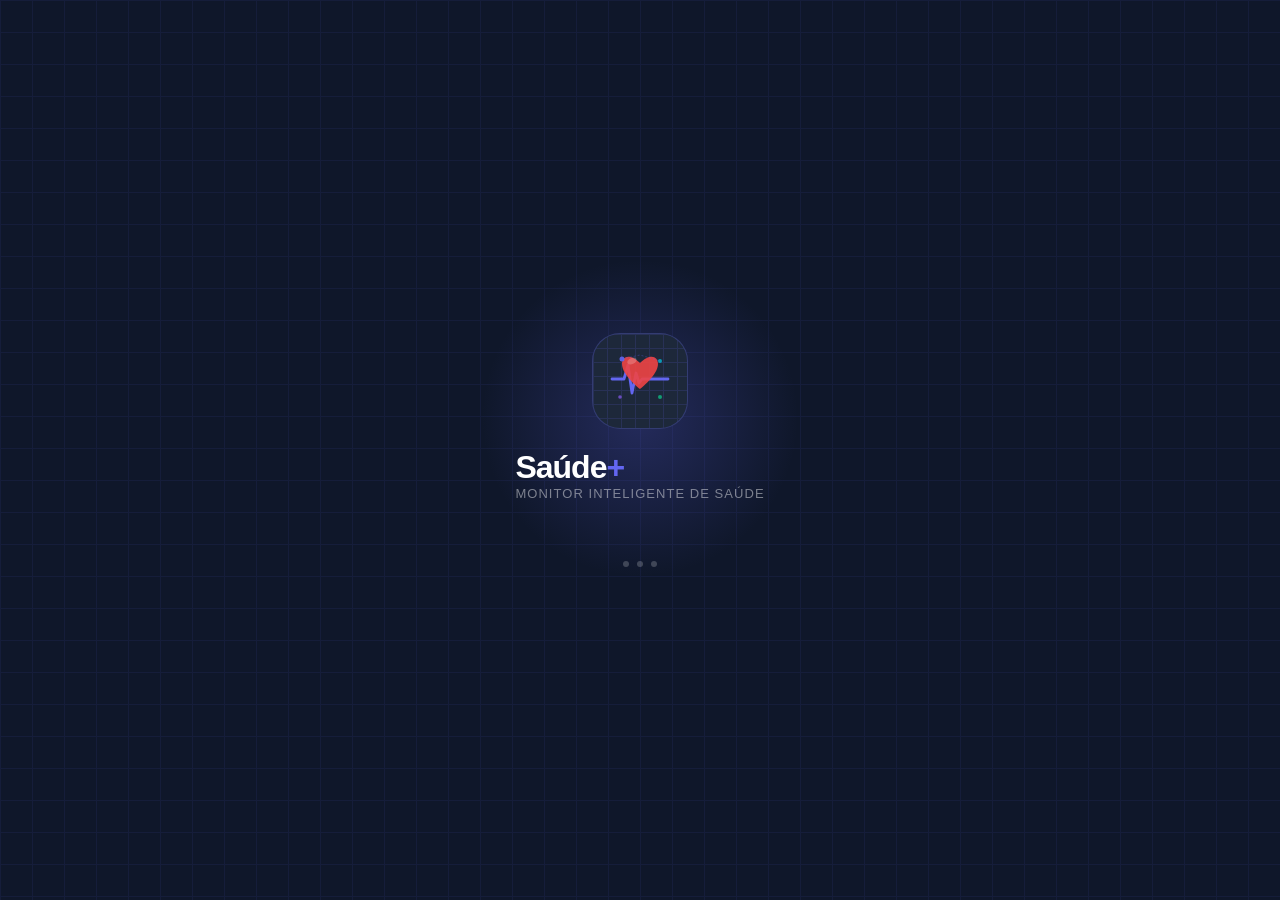
==== commit e85e1a92: "Add files via upload" ====
--- a/index.html
+++ b/index.html
@@ -2,421 +2,1136 @@
 <html lang="pt-BR">
 <head>
 <meta charset="UTF-8">
-<meta name="viewport" content="width=device-width, initial-scale=1.0">
+<meta name="viewport" content="width=device-width,initial-scale=1,maximum-scale=1,user-scalable=no">
+<meta name="apple-mobile-web-app-capable" content="yes">
+<meta name="apple-mobile-web-app-title" content="Saúde+">
+<meta name="theme-color" content="#6366f1">
 <title>Saúde+</title>
-<link rel="preconnect" href="https://fonts.googleapis.com">
-<link href="https://fonts.googleapis.com/css2?family=DM+Sans:wght@300;400;500;600&family=Space+Grotesk:wght@400;500;700&display=swap" rel="stylesheet">
+<link rel="stylesheet" href="https://cdn.jsdelivr.net/npm/@tabler/icons-webfont@3.19.0/dist/tabler-icons.min.css">
+<script src="https://www.gstatic.com/firebasejs/9.23.0/firebase-app-compat.js"></script>
+<script src="https://www.gstatic.com/firebasejs/9.23.0/firebase-auth-compat.js"></script>
+<script src="https://www.gstatic.com/firebasejs/9.23.0/firebase-firestore-compat.js"></script>
 <style>
-*{box-sizing:border-box;margin:0;padding:0;}
-body{display:flex;justify-content:center;align-items:center;min-height:100vh;background:#1a1a2e;font-family:'DM Sans',sans-serif;}
-.app{background:#0D0B1A;width:390px;min-height:780px;border-radius:32px;overflow:hidden;position:relative;padding-bottom:24px;transition:background 0.4s;}
-.app.light{background:#f0eeff;}
-.orb{position:absolute;border-radius:50%;pointer-events:none;transition:opacity 0.4s;}
-.orb1{width:220px;height:220px;background:rgba(120,80,255,0.35);top:-70px;left:-50px;filter:blur(70px);}
-.orb2{width:160px;height:160px;background:rgba(60,200,170,0.2);top:100px;right:-50px;filter:blur(60px);}
-.orb3{width:130px;height:130px;background:rgba(200,100,255,0.15);bottom:180px;left:10px;filter:blur(55px);}
-.app.light .orb1{background:rgba(120,80,255,0.15);}
-.app.light .orb2{background:rgba(60,200,170,0.1);}
-
-.header{padding:28px 22px 14px;position:relative;z-index:2;display:flex;justify-content:space-between;align-items:center;}
-.greeting{color:rgba(255,255,255,0.6);font-size:12px;letter-spacing:0.5px;margin-bottom:3px;}
-.name{color:#fff;font-family:'Space Grotesk',sans-serif;font-size:20px;font-weight:700;}
-.app.light .greeting{color:rgba(40,20,80,0.55);}
-.app.light .name{color:#1a0d3d;}
-.header-right{display:flex;gap:10px;align-items:center;}
-.theme-btn{width:36px;height:36px;border-radius:50%;background:rgba(255,255,255,0.12);border:1px solid rgba(255,255,255,0.2);display:flex;align-items:center;justify-content:center;cursor:pointer;font-size:16px;transition:background 0.2s;}
-.theme-btn:hover{background:rgba(255,255,255,0.22);}
-.app.light .theme-btn{background:rgba(100,60,200,0.12);border-color:rgba(100,60,200,0.25);}
-.avatar{width:36px;height:36px;border-radius:50%;background:linear-gradient(135deg,#A78BFA,#60EDCC);display:flex;align-items:center;justify-content:center;font-weight:700;font-size:13px;color:#2d1a6e;}
-
-.nav-tabs{display:flex;gap:0;margin:0 22px 16px;background:rgba(255,255,255,0.07);border-radius:16px;padding:4px;position:relative;z-index:2;}
-.app.light .nav-tabs{background:rgba(100,60,200,0.1);}
-.tab{flex:1;text-align:center;padding:8px 4px;font-size:12px;font-weight:500;color:rgba(255,255,255,0.5);border-radius:12px;cursor:pointer;transition:all 0.2s;}
-.tab.active{background:rgba(255,255,255,0.15);color:#fff;}
-.app.light .tab{color:rgba(40,20,80,0.5);}
-.app.light .tab.active{background:rgba(100,60,200,0.2);color:#3a1a8a;}
-
-.screen{display:none;animation:fadeIn 0.3s ease;}
-.screen.visible{display:block;}
-@keyframes fadeIn{from{opacity:0;transform:translateY(6px)}to{opacity:1;transform:translateY(0)}}
-
-.score-card{margin:0 20px 16px;background:rgba(255,255,255,0.08);border:1px solid rgba(255,255,255,0.15);border-radius:24px;padding:18px 20px;position:relative;z-index:2;backdrop-filter:blur(10px);}
-.app.light .score-card{background:rgba(255,255,255,0.7);border-color:rgba(100,60,200,0.2);}
-.score-label{color:rgba(255,255,255,0.6);font-size:11px;text-transform:uppercase;letter-spacing:1px;margin-bottom:10px;}
-.app.light .score-label{color:rgba(40,20,80,0.55);}
-.score-row{display:flex;align-items:flex-end;gap:10px;margin-bottom:14px;}
-.score-number{font-family:'Space Grotesk',sans-serif;font-size:52px;font-weight:700;color:#fff;line-height:1;}
-.app.light .score-number{color:#1a0d3d;}
-.score-max{color:rgba(255,255,255,0.4);font-size:15px;margin-bottom:7px;}
-.app.light .score-max{color:rgba(40,20,80,0.4);}
-.score-badge{margin-left:auto;background:rgba(96,237,204,0.15);border:1px solid rgba(96,237,204,0.35);border-radius:20px;padding:5px 12px;color:#60EDCC;font-size:12px;font-weight:600;}
-.progress-bar{height:6px;background:rgba(255,255,255,0.12);border-radius:3px;overflow:hidden;margin-bottom:7px;}
-.app.light .progress-bar{background:rgba(100,60,200,0.12);}
-.progress-fill{height:100%;width:0;background:linear-gradient(90deg,#60EDCC,#A78BFA);border-radius:3px;transition:width 1.2s ease;}
-.progress-labels{display:flex;justify-content:space-between;}
-.progress-labels span{color:rgba(255,255,255,0.45);font-size:11px;}
-.app.light .progress-labels span{color:rgba(40,20,80,0.45);}
-.progress-labels span:last-child{color:#60EDCC;}
-
-.metrics-grid{display:grid;grid-template-columns:repeat(2,1fr);gap:10px;margin:0 20px 16px;position:relative;z-index:2;}
-.metric-card{background:rgba(255,255,255,0.08);border:1px solid rgba(255,255,255,0.12);border-radius:20px;padding:14px;backdrop-filter:blur(8px);cursor:pointer;transition:transform 0.15s,background 0.15s;}
-.metric-card:hover{transform:scale(1.03);background:rgba(255,255,255,0.14);}
-.app.light .metric-card{background:rgba(255,255,255,0.7);border-color:rgba(100,60,200,0.18);}
-.app.light .metric-card:hover{background:rgba(255,255,255,0.9);}
-.metric-top{display:flex;justify-content:space-between;align-items:flex-start;margin-bottom:10px;}
-.metric-icon-wrap{width:36px;height:36px;border-radius:12px;display:flex;align-items:center;justify-content:center;font-size:18px;}
-.m-green{background:rgba(96,237,204,0.15);}
-.m-red{background:rgba(255,100,100,0.15);}
-.m-blue{background:rgba(80,160,255,0.15);}
-.m-amber{background:rgba(255,180,60,0.15);}
-.m-purple{background:rgba(167,139,250,0.15);}
-.m-pink{background:rgba(255,120,180,0.15);}
-.metric-trend{font-size:11px;font-weight:600;padding:3px 8px;border-radius:10px;}
-.trend-up{color:#60EDCC;background:rgba(96,237,204,0.15);}
-.trend-down{color:#ff8a80;background:rgba(255,100,100,0.15);}
-.metric-val{font-family:'Space Grotesk',sans-serif;font-size:22px;font-weight:700;color:#fff;}
-.app.light .metric-val{color:#1a0d3d;}
-.metric-unit{font-size:12px;color:rgba(255,255,255,0.5);margin-left:3px;}
-.app.light .metric-unit{color:rgba(40,20,80,0.5);}
-.metric-name{font-size:12px;color:rgba(255,255,255,0.55);margin-top:2px;}
-.app.light .metric-name{color:rgba(40,20,80,0.55);}
-.spark{display:flex;align-items:flex-end;gap:2px;height:22px;margin-top:8px;}
-.sp{width:6px;border-radius:2px;background:rgba(255,255,255,0.15);}
-.app.light .sp{background:rgba(100,60,200,0.12);}
-.sp.hi{background:#A78BFA;}
-
-.section-title{color:rgba(255,255,255,0.7);font-size:11px;font-weight:600;letter-spacing:1px;padding:0 24px 10px;position:relative;z-index:2;text-transform:uppercase;}
-.app.light .section-title{color:rgba(40,20,80,0.6);}
-.act-card{margin:0 20px 8px;background:rgba(255,255,255,0.08);border:1px solid rgba(255,255,255,0.12);border-radius:18px;padding:14px 16px;display:flex;align-items:center;gap:12px;position:relative;z-index:2;cursor:pointer;transition:background 0.15s;}
-.act-card:hover{background:rgba(255,255,255,0.14);}
-.app.light .act-card{background:rgba(255,255,255,0.7);border-color:rgba(100,60,200,0.18);}
-.act-icon{width:42px;height:42px;border-radius:14px;display:flex;align-items:center;justify-content:center;font-size:19px;flex-shrink:0;}
-.act-info{flex:1;}
-.act-name{color:#fff;font-size:13px;font-weight:500;margin-bottom:2px;}
-.app.light .act-name{color:#1a0d3d;}
-.act-sub{color:rgba(255,255,255,0.5);font-size:11px;}
-.app.light .act-sub{color:rgba(40,20,80,0.5);}
-.act-stat-val{font-family:'Space Grotesk',sans-serif;color:#fff;font-weight:700;font-size:14px;text-align:right;}
-.app.light .act-stat-val{color:#1a0d3d;}
-.act-stat-unit{color:rgba(255,255,255,0.45);font-size:10px;text-align:right;}
-.app.light .act-stat-unit{color:rgba(40,20,80,0.4);}
-
-.ai-pill{margin:14px 20px 6px;background:linear-gradient(135deg,rgba(167,139,250,0.2),rgba(96,237,204,0.12));border:1px solid rgba(167,139,250,0.35);border-radius:16px;padding:13px 16px;display:flex;align-items:center;gap:12px;position:relative;z-index:2;cursor:pointer;}
-.ai-dot{width:9px;height:9px;border-radius:50%;background:#A78BFA;animation:pulse 2s infinite;flex-shrink:0;}
-@keyframes pulse{0%,100%{opacity:1;transform:scale(1)}50%{opacity:0.4;transform:scale(0.75)}}
-.ai-text{color:rgba(255,255,255,0.85);font-size:12px;flex:1;}
-.app.light .ai-text{color:rgba(40,20,80,0.85);}
-.ai-text strong{color:#fff;}
-.app.light .ai-text strong{color:#1a0d3d;}
-
-.hist-period{display:flex;gap:6px;margin:0 20px 16px;position:relative;z-index:2;}
-.period-btn{padding:6px 14px;border-radius:12px;font-size:12px;font-weight:500;color:rgba(255,255,255,0.5);background:rgba(255,255,255,0.07);border:1px solid rgba(255,255,255,0.1);cursor:pointer;transition:all 0.2s;}
-.period-btn.active{background:rgba(167,139,250,0.25);border-color:rgba(167,139,250,0.45);color:#A78BFA;}
-.app.light .period-btn{color:rgba(40,20,80,0.5);background:rgba(100,60,200,0.07);border-color:rgba(100,60,200,0.12);}
-.app.light .period-btn.active{background:rgba(100,60,200,0.18);color:#5a2db5;}
-
-.chart-card{margin:0 20px 14px;background:rgba(255,255,255,0.07);border:1px solid rgba(255,255,255,0.12);border-radius:22px;padding:18px 16px;position:relative;z-index:2;}
-.app.light .chart-card{background:rgba(255,255,255,0.7);border-color:rgba(100,60,200,0.18);}
-.chart-title{color:rgba(255,255,255,0.7);font-size:11px;text-transform:uppercase;letter-spacing:0.8px;margin-bottom:4px;}
-.app.light .chart-title{color:rgba(40,20,80,0.55);}
-.chart-val{font-family:'Space Grotesk',sans-serif;color:#fff;font-size:26px;font-weight:700;margin-bottom:14px;}
-.app.light .chart-val{color:#1a0d3d;}
-.chart-val span{font-size:14px;color:rgba(255,255,255,0.45);font-weight:400;}
-.app.light .chart-val span{color:rgba(40,20,80,0.45);}
-.bar-chart{display:flex;align-items:flex-end;gap:5px;height:80px;}
-.bc{display:flex;flex-direction:column;align-items:center;gap:5px;flex:1;}
-.bc-bar{width:100%;border-radius:6px 6px 2px 2px;}
-.bc-label{font-size:9px;color:rgba(255,255,255,0.4);}
-.app.light .bc-label{color:rgba(40,20,80,0.4);}
-
-.stat-row{display:grid;grid-template-columns:repeat(3,1fr);gap:8px;margin:0 20px 14px;position:relative;z-index:2;}
-.stat-box{background:rgba(255,255,255,0.07);border:1px solid rgba(255,255,255,0.1);border-radius:16px;padding:12px 10px;text-align:center;}
-.app.light .stat-box{background:rgba(255,255,255,0.7);border-color:rgba(100,60,200,0.15);}
-.stat-box-val{font-family:'Space Grotesk',sans-serif;font-size:18px;font-weight:700;color:#fff;}
-.app.light .stat-box-val{color:#1a0d3d;}
-.stat-box-lbl{font-size:10px;color:rgba(255,255,255,0.5);margin-top:2px;}
-.app.light .stat-box-lbl{color:rgba(40,20,80,0.45);}
-
-.trend-card{margin:0 20px 10px;background:rgba(255,255,255,0.07);border:1px solid rgba(255,255,255,0.1);border-radius:18px;padding:14px 16px;display:flex;align-items:center;gap:12px;position:relative;z-index:2;}
-.app.light .trend-card{background:rgba(255,255,255,0.7);border-color:rgba(100,60,200,0.15);}
-.trend-icon{font-size:24px;}
-.trend-info{flex:1;}
-.trend-name{color:#fff;font-size:13px;font-weight:500;}
-.app.light .trend-name{color:#1a0d3d;}
-.trend-sub{color:rgba(255,255,255,0.5);font-size:11px;margin-top:2px;}
-.app.light .trend-sub{color:rgba(40,20,80,0.45);}
-.trend-chip{font-size:11px;font-weight:600;padding:4px 10px;border-radius:10px;}
-
-.bottom-nav{margin:16px 20px 0;background:rgba(255,255,255,0.08);border:1px solid rgba(255,255,255,0.14);border-radius:22px;padding:10px 6px;display:flex;justify-content:space-around;position:relative;z-index:2;}
-.app.light .bottom-nav{background:rgba(255,255,255,0.6);border-color:rgba(100,60,200,0.18);}
-.nav-item{display:flex;flex-direction:column;align-items:center;gap:3px;cursor:pointer;padding:4px 10px;border-radius:14px;transition:background 0.15s;}
-.nav-item:hover{background:rgba(255,255,255,0.08);}
-.nav-item.active{background:rgba(255,255,255,0.14);}
-.app.light .nav-item.active{background:rgba(100,60,200,0.14);}
-.nav-ico{font-size:18px;}
-.nav-lbl{font-size:10px;color:rgba(255,255,255,0.5);}
-.nav-item.active .nav-lbl{color:#fff;}
-.app.light .nav-lbl{color:rgba(40,20,80,0.5);}
-.app.light .nav-item.active .nav-lbl{color:#3a1a8a;}
+*{box-sizing:border-box;margin:0;padding:0;-webkit-tap-highlight-color:transparent}
+:root{
+  --p:#6366f1;--p2:#4f46e5;--p3:#ede9fe;
+  --g:#10b981;--g2:#059669;--g3:#d1fae5;
+  --r:#ef4444;--r2:#dc2626;--r3:#fee2e2;
+  --a:#f59e0b;--a2:#d97706;--a3:#fef3c7;
+  --t:#0ea5e9;--t2:#0284c7;--t3:#e0f2fe;
+  --bg:#f8fafc;--bg2:#f1f5f9;--bg3:#e2e8f0;
+  --c1:#0f172a;--c2:#475569;--c3:#94a3b8;
+  --bd:#e2e8f0;--w:#fff;
+  --sh:0 1px 3px rgba(0,0,0,.08),0 1px 2px rgba(0,0,0,.04);
+  --sh2:0 4px 16px rgba(0,0,0,.1);
+  --r-sm:10px;--r-md:16px;--r-lg:20px;--r-xl:24px;
+}
+html,body{height:100%;font-family:-apple-system,BlinkMacSystemFont,'Segoe UI',sans-serif;background:var(--bg);color:var(--c1);overflow-x:hidden}
+
+/* ── SPLASH ── */
+#splash{position:fixed;inset:0;background:#0f172a;display:flex;flex-direction:column;align-items:center;justify-content:center;z-index:9999;gap:0}
+#splash-grid{position:absolute;inset:0;opacity:.08;background-image:linear-gradient(#6366f1 1px,transparent 1px),linear-gradient(90deg,#6366f1 1px,transparent 1px);background-size:32px 32px}
+#splash-glow{position:absolute;width:320px;height:320px;border-radius:50%;background:radial-gradient(circle,rgba(99,102,241,.25) 0%,transparent 70%);top:50%;left:50%;transform:translate(-50%,-60%)}
+.splash-logo{position:relative;z-index:1;display:flex;flex-direction:column;align-items:center;gap:20px}
+.splash-icon-wrap{width:96px;height:96px;border-radius:28px;background:#1e293b;border:1px solid rgba(99,102,241,.3);display:flex;align-items:center;justify-content:center;position:relative;overflow:hidden}
+.splash-icon-grid{position:absolute;inset:0;opacity:.15;background-image:linear-gradient(#6366f1 1px,transparent 1px),linear-gradient(90deg,#6366f1 1px,transparent 1px);background-size:14px 14px}
+.splash-icon-inner{position:relative;z-index:1}
+.splash-title{color:#fff;font-size:32px;font-weight:800;letter-spacing:-1px;font-family:-apple-system,BlinkMacSystemFont,'Segoe UI',sans-serif}
+.splash-title span{color:#6366f1}
+.splash-sub{color:rgba(255,255,255,.45);font-size:13px;font-weight:500;letter-spacing:.08em;text-transform:uppercase;font-family:-apple-system,BlinkMacSystemFont,'Segoe UI',sans-serif}
+.splash-dots{display:flex;gap:8px;margin-top:40px}
+.splash-dot{width:6px;height:6px;border-radius:50%;background:rgba(255,255,255,.2);animation:dotPulse 1.4s ease-in-out infinite}
+.splash-dot:nth-child(2){animation-delay:.2s}
+.splash-dot:nth-child(3){animation-delay:.4s}
+@keyframes dotPulse{0%,80%,100%{background:rgba(255,255,255,.2)}40%{background:#6366f1}}
+
+/* ── AUTH ── */
+.auth-wrap{position:fixed;inset:0;background:linear-gradient(135deg,#6366f1 0%,#8b5cf6 50%,#06b6d4 100%);display:none;align-items:center;justify-content:center;padding:20px;z-index:1000;overflow-y:auto}
+.auth-card{background:#fff;border-radius:var(--r-xl);padding:32px 28px;width:100%;max-width:390px;box-shadow:0 20px 60px rgba(0,0,0,.2)}
+.auth-brand{text-align:center;margin-bottom:28px}
+.auth-brand-icon{width:56px;height:56px;background:linear-gradient(135deg,#6366f1,#8b5cf6);border-radius:18px;display:flex;align-items:center;justify-content:center;font-size:26px;margin:0 auto 12px}
+.auth-brand h1{font-size:22px;font-weight:800;color:var(--c1)}
+.auth-brand p{font-size:13px;color:var(--c2);margin-top:3px}
+.auth-tabs{display:flex;background:var(--bg2);border-radius:12px;padding:4px;margin-bottom:24px}
+.auth-tab{flex:1;padding:9px;border:none;background:transparent;border-radius:9px;font-size:14px;font-weight:600;cursor:pointer;color:var(--c3);font-family:inherit;transition:all .2s}
+.auth-tab.on{background:#fff;color:var(--p);box-shadow:var(--sh)}
+.auth-form{display:none}
+.auth-form.on{display:block}
+.field{margin-bottom:14px}
+.field label{display:block;font-size:12px;font-weight:700;color:var(--c2);margin-bottom:6px;text-transform:uppercase;letter-spacing:.04em}
+.field input{width:100%;padding:13px 16px;border-radius:12px;border:2px solid var(--bd);background:var(--bg);font-size:15px;font-family:inherit;color:var(--c1);transition:all .15s;outline:none}
+.field input:focus{border-color:var(--p);background:#fff;box-shadow:0 0 0 3px rgba(99,102,241,.12)}
+.btn-primary{width:100%;padding:14px;border-radius:14px;border:none;background:linear-gradient(135deg,#6366f1,#8b5cf6);color:#fff;font-size:15px;font-weight:700;cursor:pointer;font-family:inherit;margin-top:4px;letter-spacing:.01em;box-shadow:0 4px 14px rgba(99,102,241,.4);transition:all .15s}
+.btn-primary:active{transform:scale(.97)}
+.btn-google{width:100%;padding:13px;border-radius:14px;border:1.5px solid #e2e8f0;background:#fff;color:#1f2937;font-size:15px;font-weight:700;cursor:pointer;font-family:inherit;margin-top:8px;display:flex;align-items:center;justify-content:center;gap:10px;transition:all .15s;box-shadow:0 1px 4px rgba(0,0,0,.08)}
+.btn-google:hover{background:#f8fafc;box-shadow:0 2px 8px rgba(0,0,0,.12)}
+.btn-google:active{transform:scale(.97)}
+.btn-google svg{flex-shrink:0}
+.auth-divider{display:flex;align-items:center;gap:10px;margin:14px 0;color:#9ca3af;font-size:12px;font-weight:600}
+.auth-divider::before,.auth-divider::after{content:'';flex:1;height:1px;background:#e5e7eb}
+.auth-err{background:var(--r3);color:var(--r2);border-radius:10px;padding:10px 14px;font-size:13px;margin-top:12px;display:none;text-align:center;font-weight:500}
+
+/* ── APP ── */
+#app{display:none;max-width:430px;margin:0 auto;min-height:100vh;position:relative}
+
+/* ── HEADER ── */
+.hdr{background:linear-gradient(135deg,#6366f1,#8b5cf6);padding:52px 20px 20px;position:relative;overflow:hidden}
+.hdr::before{content:'';position:absolute;top:-40px;right:-40px;width:200px;height:200px;border-radius:50%;background:rgba(255,255,255,.06)}
+.hdr::after{content:'';position:absolute;bottom:-60px;left:-30px;width:160px;height:160px;border-radius:50%;background:rgba(255,255,255,.04)}
+.hdr-top{display:flex;align-items:center;justify-content:space-between;margin-bottom:2px;position:relative;z-index:1}
+.hdr-brand{display:flex;align-items:center;gap:10px}
+.hdr-brand-icon{width:36px;height:36px;background:rgba(255,255,255,.2);border-radius:12px;display:flex;align-items:center;justify-content:center;font-size:18px}
+.hdr-brand h1{color:#fff;font-size:20px;font-weight:800}
+.btn-sair{background:rgba(255,255,255,.15);border:1.5px solid rgba(255,255,255,.3);color:#fff;padding:8px 16px;border-radius:20px;font-size:12px;font-weight:700;cursor:pointer;font-family:inherit;display:flex;align-items:center;gap:6px;transition:all .15s;backdrop-filter:blur(4px)}
+.btn-sair:hover{background:rgba(255,255,255,.25)}
+.btn-sair:active{transform:scale(.95)}
+.hdr-user{color:rgba(255,255,255,.75);font-size:13px;position:relative;z-index:1}
+.hdr-user span{color:#fff;font-weight:600}
+
+/* ── NAV ── */
+.bnav{position:fixed;bottom:0;left:50%;transform:translateX(-50%);width:100%;max-width:430px;background:#fff;border-top:1px solid var(--bd);display:flex;z-index:200;padding-bottom:max(env(safe-area-inset-bottom),6px);box-shadow:0 -4px 20px rgba(0,0,0,.06)}
+.nb{flex:1;border:none;background:transparent;cursor:pointer;padding:10px 2px 6px;display:flex;flex-direction:column;align-items:center;gap:3px;font-size:9px;font-weight:600;color:var(--c3);font-family:inherit;transition:color .15s;position:relative}
+.nb i{font-size:21px;transition:transform .15s}
+.nb.on{color:var(--p)}
+.nb.on i{transform:scale(1.1)}
+.nb-dot{position:absolute;top:8px;right:calc(50% - 14px);width:6px;height:6px;border-radius:50%;background:var(--r);display:none}
+
+/* ── PAGES ── */
+.pg{display:none;padding:16px 14px 100px;animation:fadeIn .2s ease}
+.pg.on{display:block}
+@keyframes fadeIn{from{opacity:0;transform:translateY(4px)}to{opacity:1;transform:none}}
+
+/* ── CARDS ── */
+.card{background:#fff;border-radius:var(--r-lg);border:1px solid var(--bd);box-shadow:var(--sh);padding:16px;margin-bottom:14px;transition:box-shadow .2s}
+.card-title{font-size:11px;font-weight:700;letter-spacing:.06em;text-transform:uppercase;color:var(--c3);margin-bottom:14px;display:flex;align-items:center;gap:6px}
+.card-title i{font-size:14px}
+
+/* ── STAT GRID ── */
+.stat-grid{display:grid;grid-template-columns:1fr 1fr;gap:10px}
+.stat-grid.one{grid-template-columns:1fr}
+.stat-box{background:var(--bg);border-radius:var(--r-md);padding:14px 12px;text-align:center;border:1px solid var(--bd)}
+.stat-label{font-size:11px;color:var(--c3);margin-bottom:5px;font-weight:500}
+.stat-val{font-size:30px;font-weight:800;line-height:1;color:var(--c1);letter-spacing:-.5px}
+.stat-unit{font-size:11px;color:var(--c2);margin-top:3px}
+.stat-sub{font-size:12px;color:var(--c3);text-align:center;margin-top:8px}
+.stat-smb{background:var(--bg);border-radius:12px;padding:12px 8px;text-align:center;border:1px solid var(--bd)}
+.stat-smv{font-size:22px;font-weight:800;color:var(--c1)}
+.stat-sml{font-size:10px;color:var(--c3);margin-top:2px;font-weight:500}
+
+/* ── FORM ── */
+.f{margin-bottom:13px}
+.f label{display:block;font-size:12px;font-weight:700;color:var(--c2);margin-bottom:5px;text-transform:uppercase;letter-spacing:.04em}
+.fi,.fs{width:100%;padding:12px 14px;border-radius:12px;border:2px solid var(--bd);background:var(--bg);font-size:15px;color:var(--c1);font-family:inherit;appearance:none;transition:all .15s;outline:none}
+.fi:focus,.fs:focus{border-color:var(--p);background:#fff;box-shadow:0 0 0 3px rgba(99,102,241,.1)}
+.fr{display:grid;grid-template-columns:1fr 1fr;gap:10px}
+
+/* ── CHIPS ── */
+.chips{display:flex;gap:7px;flex-wrap:wrap;margin-top:5px}
+.chip{padding:7px 14px;border-radius:20px;border:2px solid var(--bd);background:var(--bg);font-size:13px;font-weight:600;cursor:pointer;color:var(--c2);font-family:inherit;transition:all .15s}
+.chip.on{background:var(--p);color:#fff;border-color:var(--p)}
+
+/* ── BUTTONS ── */
+.btn{width:100%;padding:14px;border-radius:14px;border:none;background:var(--p);color:#fff;font-size:15px;font-weight:700;cursor:pointer;display:flex;align-items:center;justify-content:center;gap:8px;font-family:inherit;transition:all .15s;box-shadow:0 4px 12px rgba(99,102,241,.3)}
+.btn:active{transform:scale(.97)}
+.btn.green{background:var(--g);box-shadow:0 4px 12px rgba(16,185,129,.3)}
+.btn.teal{background:var(--t);box-shadow:0 4px 12px rgba(14,165,233,.3)}
+.btn.purple{background:#8b5cf6;box-shadow:0 4px 12px rgba(139,92,246,.3)}
+.btn.red{background:var(--r);box-shadow:0 4px 12px rgba(239,68,68,.3)}
+.btn.ghost{background:var(--bg);color:var(--c2);border:2px solid var(--bd);box-shadow:none}
+.btn-row{display:grid;grid-template-columns:1fr 1fr;gap:10px;margin-top:10px}
+
+/* ── BADGES ── */
+.badge{font-size:11px;font-weight:700;padding:4px 10px;border-radius:20px;flex-shrink:0}
+.b-ok{background:var(--g3);color:var(--g2)}
+.b-warn{background:var(--a3);color:var(--a2)}
+.b-bad{background:var(--r3);color:var(--r2)}
+.b-low{background:var(--t3);color:var(--t2)}
+
+/* ── LIST ITEMS ── */
+.li{display:flex;align-items:flex-start;padding:12px 0;border-bottom:1px solid var(--bd)}
+.li:last-child{border-bottom:none;padding-bottom:0}
+.li:first-child{padding-top:0}
+.li-icon{width:42px;height:42px;border-radius:14px;flex-shrink:0;display:flex;align-items:center;justify-content:center;font-size:20px;margin-right:12px;margin-top:1px}
+.li-icon.bp{background:var(--p3);color:var(--p)}
+.li-icon.gl{background:var(--g3);color:var(--g)}
+.li-icon.wt{background:var(--t3);color:var(--t)}
+.li-icon.med{background:#ede9fe;color:#8b5cf6}
+.li-body{flex:1;min-width:0}
+.li-val{font-size:15px;font-weight:700;color:var(--c1)}
+.li-meta{font-size:12px;color:var(--c3);margin-top:2px}
+.li-tag{font-size:11px;color:var(--c2);background:var(--bg2);border-radius:6px;padding:2px 8px;display:inline-block;margin-top:4px}
+.li-right{display:flex;flex-direction:column;align-items:flex-end;gap:6px;flex-shrink:0;margin-left:8px}
+.del-btn{background:none;border:none;cursor:pointer;padding:6px;border-radius:8px;color:var(--c3);font-size:18px;display:flex;align-items:center;transition:all .15s}
+.del-btn:hover{color:var(--r);background:var(--r3)}
+
+/* ── CHARTS ── */
+.chart-scroll{width:100%;overflow-x:auto;-webkit-overflow-scrolling:touch;margin-top:12px;padding-bottom:2px}
+.chart-empty{text-align:center;padding:28px;font-size:13px;color:var(--c3);font-weight:500}
+.chart-legend{display:flex;gap:16px;flex-wrap:wrap;margin-top:8px}
+.legend-item{display:flex;align-items:center;gap:5px;font-size:11px;font-weight:700;color:var(--c2)}
+.legend-dot{width:8px;height:8px;border-radius:50%}
+
+/* ── MEDS TODAY ── */
+.med-row{display:flex;align-items:center;justify-content:space-between;padding:11px 0;border-bottom:1px solid var(--bd)}
+.med-row:last-child{border-bottom:none}
+.take-btn{background:var(--p3);color:var(--p);border:none;padding:7px 14px;border-radius:20px;font-size:12px;font-weight:700;cursor:pointer;display:flex;align-items:center;gap:4px;white-space:nowrap;font-family:inherit;transition:all .15s}
+.take-btn:active{transform:scale(.95)}
+.take-btn.done{background:var(--g3);color:var(--g2)}
+
+/* ── DB STATUS ── */
+.db-bar{display:flex;align-items:center;gap:8px;font-size:12px;color:var(--c3);margin-bottom:14px;padding:10px 14px;background:#fff;border-radius:12px;border:1px solid var(--bd);font-weight:500}
+.db-dot{width:8px;height:8px;border-radius:50%;background:var(--a);flex-shrink:0;transition:background .3s}
+.db-dot.on{background:var(--g)}
+
+/* ── MODALS ── */
+.overlay{position:fixed;inset:0;background:rgba(15,23,42,.5);z-index:500;display:none;align-items:flex-end;justify-content:center;backdrop-filter:blur(2px)}
+.overlay.on{display:flex}
+.modal{background:#fff;border-radius:24px 24px 0 0;padding:24px 20px;width:100%;max-width:430px;max-height:92vh;overflow-y:auto;padding-bottom:max(env(safe-area-inset-bottom),24px)}
+.modal-handle{width:40px;height:4px;background:var(--bg3);border-radius:2px;margin:0 auto 20px}
+.modal-hdr{display:flex;align-items:center;justify-content:space-between;margin-bottom:20px}
+.modal-title{font-size:18px;font-weight:800;color:var(--c1)}
+.modal-close{background:var(--bg2);border:none;cursor:pointer;width:32px;height:32px;border-radius:50%;font-size:18px;display:flex;align-items:center;justify-content:center;color:var(--c2)}
+
+/* ── MED CARDS ── */
+.med-card{background:#fff;border-radius:16px;border:1px solid var(--bd);padding:16px;margin-bottom:12px;box-shadow:var(--sh)}
+.med-card-hdr{display:flex;align-items:center;gap:12px;margin-bottom:10px}
+.med-card-icon{width:46px;height:46px;border-radius:14px;background:linear-gradient(135deg,#8b5cf6,#6366f1);color:#fff;display:flex;align-items:center;justify-content:center;font-size:22px;flex-shrink:0}
+.med-card-name{font-size:16px;font-weight:700;color:var(--c1)}
+.med-card-dose{font-size:13px;color:var(--c2);margin-top:1px}
+.time-tags{display:flex;flex-wrap:wrap;gap:6px;margin-bottom:10px}
+.time-tag{background:var(--p3);color:var(--p);border-radius:20px;padding:4px 12px;font-size:12px;font-weight:700;display:flex;align-items:center;gap:4px}
+.med-actions{display:flex;gap:8px;margin-top:10px}
+.med-act{flex:1;padding:10px;border-radius:12px;border:none;font-size:13px;font-weight:700;cursor:pointer;display:flex;align-items:center;justify-content:center;gap:5px;font-family:inherit;transition:all .15s}
+.med-act.edit{background:var(--p3);color:var(--p)}
+.med-act.del{background:var(--r3);color:var(--r)}
+
+/* ── PHOTOS ── */
+.photos-row{display:flex;gap:8px;flex-wrap:wrap;margin-bottom:10px}
+.photo-wrap{position:relative;display:inline-block}
+.photo-img{width:74px;height:74px;border-radius:12px;object-fit:cover;cursor:pointer;border:1px solid var(--bd);display:block}
+.photo-rm{position:absolute;top:-6px;right:-6px;width:22px;height:22px;border-radius:50%;background:var(--r);border:none;color:#fff;font-size:12px;cursor:pointer;display:flex;align-items:center;justify-content:center;font-weight:800;box-shadow:0 2px 6px rgba(0,0,0,.2)}
+.photos-btns{display:grid;grid-template-columns:1fr 1fr;gap:8px}
+
+/* ── WEIGHT COMPARE ── */
+.wt-cmp{border-radius:14px;padding:16px;margin-top:12px;text-align:center}
+.wt-cmp.up{background:var(--r3);border:1.5px solid var(--r)}
+.wt-cmp.down{background:var(--g3);border:1.5px solid var(--g)}
+.wt-cmp.eq{background:var(--bg2);border:1.5px solid var(--bd)}
+.wt-cmp-icon{font-size:36px;display:block;margin-bottom:5px}
+.wt-cmp-val{font-size:24px;font-weight:800;letter-spacing:-.5px}
+.wt-cmp-sub{font-size:13px;color:var(--c2);margin-top:4px}
+
+/* ── CONFIRM ── */
+.confirm-wrap{position:fixed;inset:0;background:rgba(15,23,42,.5);z-index:700;display:none;align-items:center;justify-content:center;padding:20px;backdrop-filter:blur(2px)}
+.confirm-wrap.on{display:flex}
+.confirm-box{background:#fff;border-radius:20px;padding:24px 20px;width:100%;max-width:340px;text-align:center;box-shadow:0 20px 60px rgba(0,0,0,.2)}
+.confirm-box h3{font-size:18px;font-weight:800;margin-bottom:8px}
+.confirm-box p{font-size:14px;color:var(--c2);margin-bottom:22px;line-height:1.5}
+.confirm-btns{display:grid;grid-template-columns:1fr 1fr;gap:10px}
+.cbtn{padding:13px;border-radius:13px;border:none;font-size:14px;font-weight:700;cursor:pointer;font-family:inherit}
+.cbtn.cancel{background:var(--bg2);color:var(--c2)}
+.cbtn.ok{background:var(--r);color:#fff}
+
+/* ── IMG VIEWER ── */
+.img-viewer{position:fixed;inset:0;background:rgba(0,0,0,.92);z-index:800;display:none;align-items:center;justify-content:center}
+.img-viewer.on{display:flex}
+.img-viewer img{max-width:95vw;max-height:90vh;border-radius:12px;object-fit:contain}
+.img-viewer-close{position:absolute;top:16px;right:16px;background:rgba(255,255,255,.15);border:none;color:#fff;width:40px;height:40px;border-radius:50%;font-size:20px;cursor:pointer;display:flex;align-items:center;justify-content:center}
+
+/* ── TOAST ── */
+.toast{position:fixed;bottom:90px;left:50%;transform:translateX(-50%) translateY(10px);background:var(--c1);color:#fff;padding:12px 24px;border-radius:30px;font-size:14px;font-weight:600;opacity:0;transition:all .3s;z-index:999;white-space:nowrap;pointer-events:none;box-shadow:0 4px 20px rgba(0,0,0,.3)}
+.toast.on{opacity:1;transform:translateX(-50%) translateY(0)}
+
+/* ── FILTER TABS ── */
+.filter-tabs{display:flex;gap:8px;margin-bottom:14px;overflow-x:auto;padding-bottom:2px}
+.ftab{padding:8px 16px;border-radius:20px;border:2px solid var(--bd);background:#fff;font-size:13px;font-weight:700;cursor:pointer;color:var(--c2);font-family:inherit;transition:all .15s;white-space:nowrap;flex-shrink:0}
+.ftab.on{background:var(--p);color:#fff;border-color:var(--p)}
+
+/* ── REF ITEMS ── */
+.ref-item{display:flex;align-items:center;gap:10px;padding:8px 0;font-size:13px;border-bottom:1px solid var(--bd)}
+.ref-item:last-child{border-bottom:none}
+.ref-dot{width:10px;height:10px;border-radius:50%;flex-shrink:0}
+
+/* ── EMPTY ── */
+.empty{text-align:center;padding:32px 16px;color:var(--c3)}
+.empty i{font-size:48px;display:block;margin-bottom:10px;opacity:.3}
+.empty p{font-size:14px;font-weight:500}
+
+/* ── PAGE TITLE ── */
+.page-title{font-size:22px;font-weight:800;color:var(--c1);margin-bottom:16px;letter-spacing:-.3px}
 </style>
 </head>
 <body>
-<div class="app" id="app">
-  <div class="orb orb1"></div>
-  <div class="orb orb2"></div>
-  <div class="orb orb3"></div>
-
-  <div class="header">
+
+<!-- SPLASH -->
+<div id="splash">
+  <div id="splash-grid"></div>
+  <div id="splash-glow"></div>
+  <div class="splash-logo">
+    <div class="splash-icon-wrap">
+      <div class="splash-icon-grid"></div>
+      <div class="splash-icon-inner">
+        <svg width="64" height="64" viewBox="0 0 64 64" xmlns="http://www.w3.org/2000/svg">
+          <!-- ECG line -->
+          <path d="M4 32 L16 32 L20 18 L24 46 L28 26 L31 36 L34 32 L60 32"
+            fill="none" stroke="#6366f1" stroke-width="2.8" stroke-linecap="round" stroke-linejoin="round"/>
+          <!-- Heart -->
+          <path d="M32 42 C32 42 14 28 14 17 C14 9 22 6 32 16 C42 6 50 9 50 17 C50 28 32 42 32 42Z"
+            fill="#ef4444" opacity="0.9"/>
+          <ellipse cx="24" cy="14" rx="5" ry="3" fill="#fff" opacity="0.2" transform="rotate(-25,24,14)"/>
+          <!-- Data dots -->
+          <circle cx="14" cy="12" r="2.5" fill="#6366f1" opacity="0.9"/>
+          <circle cx="52" cy="14" r="2" fill="#06b6d4" opacity="0.8"/>
+          <circle cx="52" cy="50" r="2" fill="#10b981" opacity="0.8"/>
+          <circle cx="12" cy="50" r="1.8" fill="#8b5cf6" opacity="0.7"/>
+          <!-- Connecting dots line top -->
+          <path d="M14 12 L32 8 L52 14" fill="none" stroke="#6366f1" stroke-width="0.8" opacity="0.4" stroke-dasharray="2,2"/>
+        </svg>
+      </div>
+    </div>
     <div>
-      <div class="greeting">Bom dia, Rafael 👋</div>
-      <div class="name">Saúde+</div>
-    </div>
-    <div class="header-right">
-      <div class="theme-btn" id="themeBtn" title="Alternar modo claro/escuro">🌙</div>
-      <div class="avatar">RF</div>
-    </div>
-  </div>
-
-  <div class="nav-tabs">
-    <div class="tab active" data-tab="home">Início</div>
-    <div class="tab" data-tab="history">Histórico</div>
-    <div class="tab" data-tab="metrics">Métricas</div>
-  </div>
-
-  <!-- HOME -->
-  <div class="screen visible" id="screen-home">
-    <div class="score-card">
-      <div class="score-label">Índice de Saúde Geral</div>
-      <div class="score-row">
-        <div class="score-number">87</div>
-        <div class="score-max">/100</div>
-        <div class="score-badge">▲ +4 pts</div>
-      </div>
-      <div class="progress-bar"><div class="progress-fill" id="pbar"></div></div>
-      <div class="progress-labels"><span>0</span><span>Meta: 90</span><span>87 pts</span></div>
-    </div>
-
-    <div class="metrics-grid">
-      <div class="metric-card">
-        <div class="metric-top"><div class="metric-icon-wrap m-red">❤️</div><div class="metric-trend trend-up">Normal</div></div>
-        <div><span class="metric-val">72</span><span class="metric-unit">bpm</span></div>
-        <div class="metric-name">Frequência Cardíaca</div>
-        <div class="spark"><div class="sp" style="height:50%"></div><div class="sp" style="height:65%"></div><div class="sp hi" style="height:90%"></div><div class="sp hi" style="height:100%"></div><div class="sp" style="height:72%"></div><div class="sp" style="height:60%"></div></div>
-      </div>
-      <div class="metric-card">
-        <div class="metric-top"><div class="metric-icon-wrap m-amber">🔥</div><div class="metric-trend trend-up">+120</div></div>
-        <div><span class="metric-val">1.840</span><span class="metric-unit">kcal</span></div>
-        <div class="metric-name">Calorias Queimadas</div>
-        <div class="spark"><div class="sp" style="height:40%"></div><div class="sp" style="height:55%"></div><div class="sp" style="height:70%"></div><div class="sp hi" style="height:85%"></div><div class="sp hi" style="height:100%"></div><div class="sp" style="height:80%"></div></div>
-      </div>
-      <div class="metric-card">
-        <div class="metric-top"><div class="metric-icon-wrap m-blue">💧</div><div class="metric-trend trend-down">-0,4L</div></div>
-        <div><span class="metric-val">1,6</span><span class="metric-unit">L</span></div>
-        <div class="metric-name">Hidratação</div>
-        <div class="spark"><div class="sp hi" style="height:100%"></div><div class="sp hi" style="height:90%"></div><div class="sp" style="height:60%"></div><div class="sp" style="height:50%"></div><div class="sp" style="height:45%"></div><div class="sp" style="height:65%"></div></div>
-      </div>
-      <div class="metric-card">
-        <div class="metric-top"><div class="metric-icon-wrap m-purple">😴</div><div class="metric-trend trend-up">Ótimo</div></div>
-        <div><span class="metric-val">7h35</span></div>
-        <div class="metric-name">Sono</div>
-        <div class="spark"><div class="sp" style="height:55%"></div><div class="sp hi" style="height:80%"></div><div class="sp hi" style="height:100%"></div><div class="sp hi" style="height:95%"></div><div class="sp" style="height:70%"></div><div class="sp" style="height:65%"></div></div>
-      </div>
-    </div>
-
-    <div class="section-title">Atividades de Hoje</div>
-    <div class="act-card">
-      <div class="act-icon m-green">🏃</div>
-      <div class="act-info"><div class="act-name">Corrida Matinal</div><div class="act-sub">07:14 · 32 min · 410 kcal</div></div>
-      <div><div class="act-stat-val">5,2</div><div class="act-stat-unit">km</div></div>
-    </div>
-    <div class="act-card">
-      <div class="act-icon m-blue">🧘</div>
-      <div class="act-info"><div class="act-name">Meditação</div><div class="act-sub">08:10 · Respiração guiada</div></div>
-      <div><div class="act-stat-val">10</div><div class="act-stat-unit">min</div></div>
-    </div>
-    <div class="act-card">
-      <div class="act-icon m-amber">💊</div>
-      <div class="act-info"><div class="act-name">Vitamina D</div><div class="act-sub">09:00 · Tomada ✓</div></div>
-      <div><div class="act-stat-val">1</div><div class="act-stat-unit">dose</div></div>
-    </div>
-
-    <div class="ai-pill">
-      <div class="ai-dot"></div>
-      <div class="ai-text"><strong>IA Saúde</strong> — Recomendações personalizadas para hoje ↗</div>
-    </div>
-  </div>
-
-  <!-- HISTORY -->
-  <div class="screen" id="screen-history">
-    <div class="hist-period">
-      <div class="period-btn active">7 dias</div>
-      <div class="period-btn">30 dias</div>
-      <div class="period-btn">3 meses</div>
-    </div>
-
-    <div class="chart-card">
-      <div class="chart-title">Passos Diários</div>
-      <div class="chart-val">8.240 <span>média</span></div>
-      <div class="bar-chart">
-        <div class="bc"><div class="bc-bar" style="background:rgba(167,139,250,0.35);height:55%"></div><div class="bc-label">Seg</div></div>
-        <div class="bc"><div class="bc-bar" style="background:#A78BFA;height:78%"></div><div class="bc-label">Ter</div></div>
-        <div class="bc"><div class="bc-bar" style="background:rgba(167,139,250,0.35);height:45%"></div><div class="bc-label">Qua</div></div>
-        <div class="bc"><div class="bc-bar" style="background:#A78BFA;height:90%"></div><div class="bc-label">Qui</div></div>
-        <div class="bc"><div class="bc-bar" style="background:#60EDCC;height:100%"></div><div class="bc-label">Sex</div></div>
-        <div class="bc"><div class="bc-bar" style="background:rgba(167,139,250,0.35);height:60%"></div><div class="bc-label">Sáb</div></div>
-        <div class="bc"><div class="bc-bar" style="background:rgba(167,139,250,0.35);height:50%"></div><div class="bc-label">Dom</div></div>
-      </div>
-    </div>
-
-    <div class="chart-card">
-      <div class="chart-title">Qualidade do Sono</div>
-      <div class="chart-val">7h12 <span>média</span></div>
-      <div class="bar-chart">
-        <div class="bc"><div class="bc-bar" style="background:rgba(96,237,204,0.35);height:80%"></div><div class="bc-label">Seg</div></div>
-        <div class="bc"><div class="bc-bar" style="background:#60EDCC;height:100%"></div><div class="bc-label">Ter</div></div>
-        <div class="bc"><div class="bc-bar" style="background:rgba(96,237,204,0.35);height:65%"></div><div class="bc-label">Qua</div></div>
-        <div class="bc"><div class="bc-bar" style="background:#60EDCC;height:88%"></div><div class="bc-label">Qui</div></div>
-        <div class="bc"><div class="bc-bar" style="background:rgba(96,237,204,0.35);height:55%"></div><div class="bc-label">Sex</div></div>
-        <div class="bc"><div class="bc-bar" style="background:#60EDCC;height:95%"></div><div class="bc-label">Sáb</div></div>
-        <div class="bc"><div class="bc-bar" style="background:rgba(96,237,204,0.35);height:75%"></div><div class="bc-label">Dom</div></div>
-      </div>
-    </div>
-
-    <div class="stat-row">
-      <div class="stat-box"><div class="stat-box-val">36,4</div><div class="stat-box-lbl">km corridos</div></div>
-      <div class="stat-box"><div class="stat-box-val">2.890</div><div class="stat-box-lbl">kcal queimadas</div></div>
-      <div class="stat-box"><div class="stat-box-val">5</div><div class="stat-box-lbl">dias ativos</div></div>
-    </div>
-
-    <div class="section-title">Tendências da Semana</div>
-    <div class="trend-card">
-      <div class="trend-icon">📈</div>
-      <div class="trend-info"><div class="trend-name">Atividade Física</div><div class="trend-sub">Melhor semana em 3 meses</div></div>
-      <div class="trend-chip trend-up">▲ 18%</div>
-    </div>
-    <div class="trend-card">
-      <div class="trend-icon">💤</div>
-      <div class="trend-info"><div class="trend-name">Consistência do Sono</div><div class="trend-sub">Horário irregular na quarta</div></div>
-      <div class="trend-chip trend-down">▼ 5%</div>
-    </div>
-    <div class="trend-card">
-      <div class="trend-icon">💧</div>
-      <div class="trend-info"><div class="trend-name">Hidratação</div><div class="trend-sub">Abaixo da meta nos fins de semana</div></div>
-      <div class="trend-chip trend-down">▼ 12%</div>
-    </div>
-  </div>
-
-  <!-- METRICS -->
-  <div class="screen" id="screen-metrics">
-    <div class="metrics-grid">
-      <div class="metric-card">
-        <div class="metric-top"><div class="metric-icon-wrap m-red">❤️</div><div class="metric-trend trend-up">Normal</div></div>
-        <div><span class="metric-val">72</span><span class="metric-unit">bpm</span></div>
-        <div class="metric-name">Freq. Cardíaca</div>
-        <div class="spark"><div class="sp" style="height:50%"></div><div class="sp hi" style="height:80%"></div><div class="sp hi" style="height:100%"></div><div class="sp" style="height:70%"></div><div class="sp" style="height:60%"></div><div class="sp hi" style="height:90%"></div></div>
-      </div>
-      <div class="metric-card">
-        <div class="metric-top"><div class="metric-icon-wrap m-purple">🫁</div><div class="metric-trend trend-up">Ótimo</div></div>
-        <div><span class="metric-val">98</span><span class="metric-unit">%</span></div>
-        <div class="metric-name">Oxigenação</div>
-        <div class="spark"><div class="sp hi" style="height:100%"></div><div class="sp hi" style="height:98%"></div><div class="sp hi" style="height:95%"></div><div class="sp hi" style="height:100%"></div><div class="sp" style="height:90%"></div><div class="sp hi" style="height:97%"></div></div>
-      </div>
-      <div class="metric-card">
-        <div class="metric-top"><div class="metric-icon-wrap m-blue">🩺</div><div class="metric-trend trend-up">Normal</div></div>
-        <div><span class="metric-val">118</span><span class="metric-unit">/76</span></div>
-        <div class="metric-name">Pressão Arterial</div>
-        <div class="spark"><div class="sp" style="height:60%"></div><div class="sp hi" style="height:85%"></div><div class="sp" style="height:70%"></div><div class="sp hi" style="height:100%"></div><div class="sp" style="height:75%"></div><div class="sp" style="height:65%"></div></div>
-      </div>
-      <div class="metric-card">
-        <div class="metric-top"><div class="metric-icon-wrap m-green">⚡</div><div class="metric-trend trend-up">+4</div></div>
-        <div><span class="metric-val">87</span><span class="metric-unit">pts</span></div>
-        <div class="metric-name">Score de Saúde</div>
-        <div class="spark"><div class="sp" style="height:70%"></div><div class="sp" style="height:75%"></div><div class="sp hi" style="height:80%"></div><div class="sp hi" style="height:88%"></div><div class="sp hi" style="height:95%"></div><div class="sp hi" style="height:100%"></div></div>
-      </div>
-      <div class="metric-card">
-        <div class="metric-top"><div class="metric-icon-wrap m-amber">🔥</div><div class="metric-trend trend-up">+120</div></div>
-        <div><span class="metric-val">1.840</span><span class="metric-unit">kcal</span></div>
-        <div class="metric-name">Calorias</div>
-        <div class="spark"><div class="sp" style="height:40%"></div><div class="sp" style="height:60%"></div><div class="sp hi" style="height:80%"></div><div class="sp hi" style="height:100%"></div><div class="sp hi" style="height:90%"></div><div class="sp" style="height:70%"></div></div>
-      </div>
-      <div class="metric-card">
-        <div class="metric-top"><div class="metric-icon-wrap m-pink">🧬</div><div class="metric-trend trend-up">Baixo</div></div>
-        <div><span class="metric-val">2,1</span><span class="metric-unit">mg/L</span></div>
-        <div class="metric-name">PCR (Inflamação)</div>
-        <div class="spark"><div class="sp hi" style="height:100%"></div><div class="sp hi" style="height:80%"></div><div class="sp" style="height:60%"></div><div class="sp" style="height:45%"></div><div class="sp" style="height:35%"></div><div class="sp" style="height:30%"></div></div>
-      </div>
-      <div class="metric-card">
-        <div class="metric-top"><div class="metric-icon-wrap m-blue">💧</div><div class="metric-trend trend-down">-0,4L</div></div>
-        <div><span class="metric-val">1,6</span><span class="metric-unit">L</span></div>
-        <div class="metric-name">Hidratação</div>
-        <div class="spark"><div class="sp hi" style="height:100%"></div><div class="sp hi" style="height:90%"></div><div class="sp" style="height:60%"></div><div class="sp" style="height:50%"></div><div class="sp" style="height:65%"></div><div class="sp" style="height:70%"></div></div>
-      </div>
-      <div class="metric-card">
-        <div class="metric-top"><div class="metric-icon-wrap m-purple">😴</div><div class="metric-trend trend-up">Ótimo</div></div>
-        <div><span class="metric-val">7h35</span></div>
-        <div class="metric-name">Sono</div>
-        <div class="spark"><div class="sp" style="height:55%"></div><div class="sp hi" style="height:80%"></div><div class="sp hi" style="height:100%"></div><div class="sp hi" style="height:95%"></div><div class="sp" style="height:70%"></div><div class="sp" style="height:65%"></div></div>
-      </div>
-    </div>
-
-    <div class="section-title">Biomarcadores Avançados</div>
-    <div class="act-card">
-      <div class="act-icon m-amber">🩸</div>
-      <div class="act-info"><div class="act-name">Glicemia em Jejum</div><div class="act-sub">Última medição: há 3 dias</div></div>
-      <div><div class="act-stat-val">94</div><div class="act-stat-unit">mg/dL</div></div>
-    </div>
-    <div class="act-card">
-      <div class="act-icon m-blue">🧪</div>
-      <div class="act-info"><div class="act-name">Vitamina D</div><div class="act-sub">Suplementação ativa</div></div>
-      <div><div class="act-stat-val">42</div><div class="act-stat-unit">ng/mL</div></div>
-    </div>
-    <div class="act-card">
-      <div class="act-icon m-green">🫀</div>
-      <div class="act-info"><div class="act-name">VFC (Variabilidade)</div><div class="act-sub">Monitorado durante o sono</div></div>
-      <div><div class="act-stat-val">68</div><div class="act-stat-unit">ms</div></div>
-    </div>
-
-    <div class="ai-pill">
-      <div class="ai-dot"></div>
-      <div class="ai-text"><strong>IA Saúde</strong> — Analisar meus biomarcadores ↗</div>
-    </div>
-  </div>
-
-  <div class="bottom-nav">
-    <div class="nav-item active" data-nav="home"><div class="nav-ico">🏠</div><div class="nav-lbl">Início</div></div>
-    <div class="nav-item" data-nav="history"><div class="nav-ico">📊</div><div class="nav-lbl">Histórico</div></div>
-    <div class="nav-item" data-nav="metrics"><div class="nav-ico">🧬</div><div class="nav-lbl">Métricas</div></div>
-    <div class="nav-item"><div class="nav-ico">💊</div><div class="nav-lbl">Plano</div></div>
-    <div class="nav-item"><div class="nav-ico">👤</div><div class="nav-lbl">Perfil</div></div>
+      <div class="splash-title">Saúde<span>+</span></div>
+      <div class="splash-sub">monitor inteligente de saúde</div>
+    </div>
+    <div class="splash-dots">
+      <div class="splash-dot"></div>
+      <div class="splash-dot"></div>
+      <div class="splash-dot"></div>
+    </div>
   </div>
 </div>
 
+<!-- LOGIN / CADASTRO -->
+<div class="auth-wrap" id="auth-wrap">
+  <div class="auth-card">
+    <div class="auth-brand">
+      <div class="auth-brand-icon">
+        <svg width="30" height="30" viewBox="0 0 64 64" xmlns="http://www.w3.org/2000/svg">
+          <path d="M4 32 L14 32 L18 20 L22 44 L26 28 L29 36 L32 32 L56 32" fill="none" stroke="rgba(255,255,255,0.9)" stroke-width="3.5" stroke-linecap="round" stroke-linejoin="round"/>
+          <path d="M32 42 C32 42 16 29 16 18 C16 10 23 7 32 17 C41 7 48 10 48 18 C48 29 32 42 32 42Z" fill="#ef4444" opacity="0.95"/>
+        </svg>
+      </div>
+      <h1>Saúde+</h1>
+      <p>Seu monitor de saúde pessoal</p>
+    </div>
+    <div class="auth-tabs">
+      <button class="auth-tab on" onclick="authTab('login',this)">Entrar</button>
+      <button class="auth-tab" onclick="authTab('register',this)">Criar conta</button>
+    </div>
+
+    <!-- LOGIN -->
+    <div class="auth-form on" id="form-login">
+      <div class="field"><label>E-mail</label><input type="email" id="l-email" placeholder="seu@email.com" autocomplete="email"></div>
+      <div class="field"><label>Senha</label><input type="password" id="l-pass" placeholder="••••••••" autocomplete="current-password"></div>
+      <button class="btn-primary" onclick="doLogin()">Entrar na conta</button>
+      <div class="auth-divider">ou continue com</div>
+      <button class="btn-google" onclick="doLoginGoogle()">
+        <svg width="20" height="20" viewBox="0 0 48 48" xmlns="http://www.w3.org/2000/svg">
+          <path fill="#EA4335" d="M24 9.5c3.54 0 6.71 1.22 9.21 3.6l6.85-6.85C35.9 2.38 30.47 0 24 0 14.62 0 6.51 5.38 2.56 13.22l7.98 6.19C12.43 13.72 17.74 9.5 24 9.5z"/>
+          <path fill="#4285F4" d="M46.98 24.55c0-1.57-.15-3.09-.38-4.55H24v9.02h12.94c-.58 2.96-2.26 5.48-4.78 7.18l7.73 6c4.51-4.18 7.09-10.36 7.09-17.65z"/>
+          <path fill="#FBBC05" d="M10.53 28.59c-.48-1.45-.76-2.99-.76-4.59s.27-3.14.76-4.59l-7.98-6.19C.92 16.46 0 20.12 0 24c0 3.88.92 7.54 2.56 10.78l7.97-6.19z"/>
+          <path fill="#34A853" d="M24 48c6.48 0 11.93-2.13 15.89-5.81l-7.73-6c-2.18 1.48-4.97 2.36-8.16 2.36-6.26 0-11.57-4.22-13.47-9.91l-7.98 6.19C6.51 42.62 14.62 48 24 48z"/>
+          <path fill="none" d="M0 0h48v48H0z"/>
+        </svg>
+        Entrar com Google
+      </button>
+      <div class="auth-err" id="l-err"></div>
+    </div>
+
+    <!-- CADASTRO -->
+    <div class="auth-form" id="form-register">
+      <div class="field"><label>Nome completo</label><input type="text" id="r-nome" placeholder="Ex.: João Silva" autocomplete="name"></div>
+      <div class="field"><label>E-mail</label><input type="email" id="r-email" placeholder="seu@email.com" autocomplete="email"></div>
+      <div class="field"><label>Senha (mín. 6 caracteres)</label><input type="password" id="r-pass" placeholder="••••••••" autocomplete="new-password"></div>
+      <div class="field"><label>Confirmar senha</label><input type="password" id="r-pass2" placeholder="••••••••" autocomplete="new-password"></div>
+      <button class="btn-primary" onclick="doRegister()">Criar minha conta</button>
+      <div class="auth-divider">ou cadastre com</div>
+      <button class="btn-google" onclick="doLoginGoogle()">
+        <svg width="20" height="20" viewBox="0 0 48 48" xmlns="http://www.w3.org/2000/svg">
+          <path fill="#EA4335" d="M24 9.5c3.54 0 6.71 1.22 9.21 3.6l6.85-6.85C35.9 2.38 30.47 0 24 0 14.62 0 6.51 5.38 2.56 13.22l7.98 6.19C12.43 13.72 17.74 9.5 24 9.5z"/>
+          <path fill="#4285F4" d="M46.98 24.55c0-1.57-.15-3.09-.38-4.55H24v9.02h12.94c-.58 2.96-2.26 5.48-4.78 7.18l7.73 6c4.51-4.18 7.09-10.36 7.09-17.65z"/>
+          <path fill="#FBBC05" d="M10.53 28.59c-.48-1.45-.76-2.99-.76-4.59s.27-3.14.76-4.59l-7.98-6.19C.92 16.46 0 20.12 0 24c0 3.88.92 7.54 2.56 10.78l7.97-6.19z"/>
+          <path fill="#34A853" d="M24 48c6.48 0 11.93-2.13 15.89-5.81l-7.73-6c-2.18 1.48-4.97 2.36-8.16 2.36-6.26 0-11.57-4.22-13.47-9.91l-7.98 6.19C6.51 42.62 14.62 48 24 48z"/>
+          <path fill="none" d="M0 0h48v48H0z"/>
+        </svg>
+        Cadastrar com Google
+      </button>
+      <div class="auth-err" id="r-err"></div>
+    </div>
+  </div>
+</div>
+
+<!-- APP PRINCIPAL -->
+<div id="app">
+  <div class="hdr">
+    <div class="hdr-top">
+      <div class="hdr-brand">
+        <div class="hdr-brand-icon">
+          <svg width="22" height="22" viewBox="0 0 64 64" xmlns="http://www.w3.org/2000/svg">
+            <path d="M4 32 L14 32 L18 20 L22 44 L26 28 L29 36 L32 32 L56 32" fill="none" stroke="rgba(255,255,255,0.9)" stroke-width="3.5" stroke-linecap="round" stroke-linejoin="round"/>
+            <path d="M32 42 C32 42 16 29 16 18 C16 10 23 7 32 17 C41 7 48 10 48 18 C48 29 32 42 32 42Z" fill="#ef4444" opacity="0.95"/>
+          </svg>
+        </div>
+        <h1>Saúde+</h1>
+      </div>
+      <!-- BOTÃO SAIR: onclick direto em função global -->
+      <button class="btn-sair" onclick="doLogout()">
+        <i class="ti ti-logout"></i> Sair
+      </button>
+    </div>
+    <div class="hdr-user">Olá, <span id="hdr-nome">...</span></div>
+  </div>
+
+  <!-- INÍCIO -->
+  <div id="pg-home" class="pg on">
+    <div class="db-bar"><div class="db-dot" id="db-dot"></div><span id="db-txt">Conectando...</span></div>
+
+    <div class="card">
+      <div class="card-title"><i class="ti ti-heart-filled" style="color:#ef4444"></i> Pressão Arterial</div>
+      <div class="stat-grid">
+        <div class="stat-box"><div class="stat-label">Sistólica</div><div class="stat-val" id="d-sis">—</div><div class="stat-unit">mmHg</div></div>
+        <div class="stat-box"><div class="stat-label">Diastólica</div><div class="stat-val" id="d-dia">—</div><div class="stat-unit">mmHg</div></div>
+      </div>
+      <div class="stat-sub" id="d-bp-sub">Nenhuma medição</div>
+    </div>
+
+    <div class="card">
+      <div class="card-title"><i class="ti ti-droplet-filled" style="color:#10b981"></i> Glicemia</div>
+      <div class="stat-grid one"><div class="stat-box"><div class="stat-label">Glicose</div><div class="stat-val" id="d-gl">—</div><div class="stat-unit">mg/dL</div></div></div>
+      <div class="stat-sub" id="d-gl-sub">Nenhuma medição</div>
+    </div>
+
+    <div class="card">
+      <div class="card-title"><i class="ti ti-scale" style="color:#0ea5e9"></i> Peso & IMC</div>
+      <div class="stat-grid">
+        <div class="stat-box"><div class="stat-label">Peso</div><div class="stat-val" id="d-wt">—</div><div class="stat-unit">kg</div></div>
+        <div class="stat-box"><div class="stat-label">IMC</div><div class="stat-val" id="d-imc">—</div><div class="stat-unit" id="d-imc-cls"></div></div>
+      </div>
+      <div class="stat-sub" id="d-wt-sub">Nenhuma medição</div>
+    </div>
+
+    <div class="card">
+      <div class="card-title"><i class="ti ti-pill" style="color:#8b5cf6"></i> Remédios de hoje</div>
+      <div id="d-meds"><div class="empty" style="padding:10px"><p>Nenhum remédio cadastrado</p></div></div>
+    </div>
+
+    <!-- GRÁFICO PRESSÃO -->
+    <div class="card">
+      <div class="card-title"><i class="ti ti-chart-line" style="color:#6366f1"></i> Evolução da pressão</div>
+      <div class="chart-legend">
+        <div class="legend-item"><div class="legend-dot" style="background:#6366f1"></div>Sistólica</div>
+        <div class="legend-item"><div class="legend-dot" style="background:#ef4444"></div>Diastólica</div>
+      </div>
+      <div id="chart-bp"><div class="chart-empty">Sem dados ainda</div></div>
+    </div>
+
+    <div class="card">
+      <div class="card-title"><i class="ti ti-chart-line" style="color:#10b981"></i> Evolução da glicemia</div>
+      <div id="chart-gl"><div class="chart-empty">Sem dados ainda</div></div>
+    </div>
+
+    <div class="card">
+      <div class="card-title"><i class="ti ti-chart-line" style="color:#0ea5e9"></i> Evolução do peso</div>
+      <div id="chart-wt"><div class="chart-empty">Sem dados ainda</div></div>
+    </div>
+
+    <div class="card">
+      <div class="card-title"><i class="ti ti-database" style="color:#6366f1"></i> Resumo dos dados</div>
+      <div style="display:grid;grid-template-columns:1fr 1fr;gap:10px">
+        <div class="stat-smb"><div class="stat-smv" id="s-bp">—</div><div class="stat-sml">Pressões</div></div>
+        <div class="stat-smb"><div class="stat-smv" id="s-gl">—</div><div class="stat-sml">Glicemias</div></div>
+        <div class="stat-smb"><div class="stat-smv" id="s-wt">—</div><div class="stat-sml">Pesos</div></div>
+        <div class="stat-smb"><div class="stat-smv" id="s-med">—</div><div class="stat-sml">Remédios</div></div>
+      </div>
+    </div>
+  </div>
+
+  <!-- PRESSÃO -->
+  <div id="pg-bp" class="pg">
+    <div class="page-title">Pressão Arterial</div>
+    <div class="card">
+      <div class="card-title"><i class="ti ti-plus-circle"></i> Nova medição</div>
+      <div class="fr f">
+        <div><label class="f">Sistólica *</label><input class="fi" id="bp-s" type="number" inputmode="numeric" placeholder="120"></div>
+        <div><label class="f">Diastólica *</label><input class="fi" id="bp-d" type="number" inputmode="numeric" placeholder="80"></div>
+      </div>
+      <div class="f"><label>Pulso (bpm)</label><input class="fi" id="bp-p" type="number" inputmode="numeric" placeholder="70"></div>
+      <div class="f"><label>Momento</label>
+        <div class="chips">
+          <button class="chip on" data-bpm="Antes do café">Antes café</button>
+          <button class="chip" data-bpm="Após café">Após café</button>
+          <button class="chip" data-bpm="Almoço">Almoço</button>
+          <button class="chip" data-bpm="Tarde">Tarde</button>
+          <button class="chip" data-bpm="Dormir">Dormir</button>
+        </div>
+      </div>
+      <div class="f"><label>Posição</label>
+        <div class="chips">
+          <button class="chip on" data-bpp="Sentado">Sentado</button>
+          <button class="chip" data-bpp="Deitado">Deitado</button>
+          <button class="chip" data-bpp="Em pé">Em pé</button>
+        </div>
+      </div>
+      <div class="f"><label>Observação</label><input class="fi" id="bp-n" type="text" placeholder="Ex.: em repouso..."></div>
+      <div class="f"><label>Data e hora</label><input class="fi" id="bp-dt" type="datetime-local"></div>
+      <button class="btn" onclick="saveBP()"><i class="ti ti-device-floppy"></i> Salvar medição</button>
+    </div>
+    <div class="card">
+      <div class="card-title"><i class="ti ti-info-circle"></i> Classificação OMS</div>
+      <div class="ref-item"><div class="ref-dot" style="background:#10b981"></div><span><b>Normal:</b> abaixo de 120/80 mmHg</span></div>
+      <div class="ref-item"><div class="ref-dot" style="background:#f59e0b"></div><span><b>Elevada:</b> 120–129 / &lt;80 mmHg</span></div>
+      <div class="ref-item"><div class="ref-dot" style="background:#ef4444"></div><span><b>Hipert. 1:</b> 130–139 / 80–89 mmHg</span></div>
+      <div class="ref-item"><div class="ref-dot" style="background:#dc2626"></div><span><b>Hipert. 2:</b> ≥140 / ≥90 mmHg</span></div>
+    </div>
+  </div>
+
+  <!-- GLICEMIA -->
+  <div id="pg-gl" class="pg">
+    <div class="page-title">Glicemia</div>
+    <div class="card">
+      <div class="card-title"><i class="ti ti-plus-circle"></i> Nova medição</div>
+      <div class="f"><label>Glicose (mg/dL) *</label><input class="fi" id="gl-v" type="number" inputmode="numeric" placeholder="100"></div>
+      <div class="f"><label>Momento</label>
+        <div class="chips">
+          <button class="chip on" data-glm="Jejum">Jejum</button>
+          <button class="chip" data-glm="Pré-refeição">Pré-refeição</button>
+          <button class="chip" data-glm="Pós-refeição">Pós-refeição</button>
+          <button class="chip" data-glm="Antes dormir">Antes dormir</button>
+        </div>
+      </div>
+      <div class="f"><label>Tipo</label>
+        <div class="chips">
+          <button class="chip on" data-glt="Glicosímetro">Glicosímetro</button>
+          <button class="chip" data-glt="Laboratório">Laboratório</button>
+        </div>
+      </div>
+      <div class="f"><label>Observação</label><input class="fi" id="gl-n" type="text" placeholder="Ex.: antes da insulina..."></div>
+      <div class="f"><label>Data e hora</label><input class="fi" id="gl-dt" type="datetime-local"></div>
+      <button class="btn green" onclick="saveGL()"><i class="ti ti-device-floppy"></i> Salvar medição</button>
+    </div>
+    <div class="card">
+      <div class="card-title"><i class="ti ti-info-circle"></i> Classificação</div>
+      <div class="ref-item"><div class="ref-dot" style="background:#0ea5e9"></div><span><b>Hipoglicemia:</b> &lt; 70 mg/dL</span></div>
+      <div class="ref-item"><div class="ref-dot" style="background:#10b981"></div><span><b>Jejum normal:</b> 70–99 mg/dL</span></div>
+      <div class="ref-item"><div class="ref-dot" style="background:#f59e0b"></div><span><b>Pré-diabetes:</b> 100–125 mg/dL</span></div>
+      <div class="ref-item"><div class="ref-dot" style="background:#ef4444"></div><span><b>Diabetes:</b> ≥126 mg/dL</span></div>
+    </div>
+  </div>
+
+  <!-- PESO -->
+  <div id="pg-wt" class="pg">
+    <div class="page-title">Peso & IMC</div>
+    <div class="card">
+      <div class="card-title"><i class="ti ti-plus-circle"></i> Registrar peso</div>
+      <div class="fr f">
+        <div><label>Peso (kg) *</label><input class="fi" id="wt-v" type="number" inputmode="decimal" placeholder="70.5" step="0.1"></div>
+        <div><label>Altura (cm)</label><input class="fi" id="wt-a" type="number" inputmode="numeric" placeholder="170"></div>
+      </div>
+      <div id="imc-prev" style="display:none;background:var(--p3);border-radius:12px;padding:14px;text-align:center;margin-bottom:14px;border:1.5px solid var(--p)">
+        <div style="font-size:11px;font-weight:700;color:var(--p);margin-bottom:4px;text-transform:uppercase;letter-spacing:.04em">IMC calculado</div>
+        <div style="font-size:28px;font-weight:800;color:var(--p)" id="imc-val">—</div>
+        <div style="font-size:13px;color:var(--p2)" id="imc-lbl">—</div>
+      </div>
+      <div class="f"><label>Momento</label>
+        <div class="chips">
+          <button class="chip on" data-wtm="Manhã em jejum">Jejum manhã</button>
+          <button class="chip" data-wtm="Antes do almoço">Antes almoço</button>
+          <button class="chip" data-wtm="À noite">À noite</button>
+        </div>
+      </div>
+      <div class="f"><label>Observação</label><input class="fi" id="wt-n" type="text" placeholder="Ex.: em jejum..."></div>
+      <div class="f"><label>Data e hora</label><input class="fi" id="wt-dt" type="datetime-local"></div>
+      <button class="btn teal" onclick="saveWT()"><i class="ti ti-device-floppy"></i> Salvar peso</button>
+      <div id="wt-cmp" style="display:none"></div>
+    </div>
+    <div class="card">
+      <div class="card-title"><i class="ti ti-info-circle"></i> Classificação IMC</div>
+      <div class="ref-item"><div class="ref-dot" style="background:#0ea5e9"></div><span><b>Abaixo do peso:</b> IMC &lt; 18,5</span></div>
+      <div class="ref-item"><div class="ref-dot" style="background:#10b981"></div><span><b>Normal:</b> 18,5 – 24,9</span></div>
+      <div class="ref-item"><div class="ref-dot" style="background:#f59e0b"></div><span><b>Sobrepeso:</b> 25 – 29,9</span></div>
+      <div class="ref-item"><div class="ref-dot" style="background:#ef4444"></div><span><b>Obesidade:</b> ≥ 30</span></div>
+    </div>
+  </div>
+
+  <!-- REMÉDIOS -->
+  <div id="pg-med" class="pg">
+    <div class="page-title">Remédios</div>
+    <button class="btn purple" onclick="openMedModal(null)" style="margin-bottom:16px"><i class="ti ti-plus"></i> Novo remédio</button>
+    <div id="med-list"></div>
+  </div>
+
+  <!-- RECEITAS -->
+  <div id="pg-rx" class="pg">
+    <div class="page-title">Receitas</div>
+    <button class="btn teal" onclick="openRxModal(null)" style="margin-bottom:16px"><i class="ti ti-file-text"></i> Arquivar receita</button>
+    <div id="rx-list"></div>
+  </div>
+
+  <!-- HISTÓRICO -->
+  <div id="pg-hist" class="pg">
+    <div class="page-title">Histórico</div>
+    <div class="filter-tabs">
+      <button class="ftab on" id="ft-bp" onclick="switchHist('bp')">❤️ Pressão</button>
+      <button class="ftab" id="ft-gl" onclick="switchHist('gl')">🩸 Glicemia</button>
+      <button class="ftab" id="ft-wt" onclick="switchHist('wt')">⚖️ Peso</button>
+      <button class="ftab" id="ft-in" onclick="switchHist('in')">💊 Tomadas</button>
+    </div>
+    <div id="h-bp"></div>
+    <div id="h-gl" style="display:none"></div>
+    <div id="h-wt" style="display:none"></div>
+    <div id="h-in" style="display:none"></div>
+  </div>
+
+  <nav class="bnav">
+    <button class="nb on" onclick="goPage('home',this)"><i class="ti ti-layout-dashboard"></i>Início</button>
+    <button class="nb" onclick="goPage('bp',this)"><i class="ti ti-heart"></i>Pressão</button>
+    <button class="nb" onclick="goPage('gl',this)"><i class="ti ti-droplet"></i>Glicemia</button>
+    <button class="nb" onclick="goPage('wt',this)"><i class="ti ti-scale"></i>Peso</button>
+    <button class="nb" onclick="goPage('med',this)"><i class="ti ti-pill"></i>Remédios</button>
+    <button class="nb" onclick="goPage('rx',this)"><i class="ti ti-file-text"></i>Receitas</button>
+    <button class="nb" onclick="goPage('hist',this)"><i class="ti ti-history"></i>Histórico</button>
+  </nav>
+</div>
+
+<!-- MODAL REMÉDIO -->
+<div class="overlay" id="med-modal" onclick="if(event.target===this)closeMedModal()">
+  <div class="modal">
+    <div class="modal-handle"></div>
+    <div class="modal-hdr"><div class="modal-title" id="med-modal-title">Novo remédio</div><button class="modal-close" onclick="closeMedModal()"><i class="ti ti-x"></i></button></div>
+    <input type="hidden" id="med-id">
+    <div class="f"><label>Nome *</label><input class="fi" id="med-nm" type="text" placeholder="Ex.: Losartana..."></div>
+    <div class="fr f">
+      <div><label>Dosagem</label><input class="fi" id="med-ds" type="text" placeholder="50mg"></div>
+      <div><label>Forma</label><select class="fs" id="med-fm"><option>Comprimido</option><option>Cápsula</option><option>Líquido</option><option>Injeção</option><option>Gotas</option></select></div>
+    </div>
+    <div class="f"><label>Instruções</label><input class="fi" id="med-in" type="text" placeholder="Ex.: tomar com água..."></div>
+    <div class="f">
+      <label>Horários</label>
+      <div id="times-list" style="display:flex;flex-wrap:wrap;gap:6px;margin:8px 0"></div>
+      <div style="display:flex;gap:8px"><input class="fi" id="new-time" type="time" style="flex:1"><button class="btn" style="width:auto;padding:12px 18px" onclick="addTime()"><i class="ti ti-plus"></i></button></div>
+    </div>
+    <div class="f"><label>Observação</label><input class="fi" id="med-ob" type="text" placeholder="Uso contínuo..."></div>
+    <div class="f">
+      <label>Fotos (caixa / bula)</label>
+      <div class="photos-row" id="med-photos"></div>
+      <div class="photos-btns">
+        <button class="btn ghost" onclick="document.getElementById('mc').click()"><i class="ti ti-camera"></i> Câmera</button>
+        <button class="btn ghost" onclick="document.getElementById('mg').click()"><i class="ti ti-photo"></i> Galeria</button>
+      </div>
+      <input type="file" id="mc" accept="image/*" capture="environment" style="display:none" onchange="addMedPhoto(this)">
+      <input type="file" id="mg" accept="image/*" multiple style="display:none" onchange="addMedPhoto(this)">
+    </div>
+    <button class="btn purple" onclick="saveMed()"><i class="ti ti-device-floppy"></i> Salvar remédio</button>
+  </div>
+</div>
+
+<!-- MODAL RECEITA -->
+<div class="overlay" id="rx-modal" onclick="if(event.target===this)closeRxModal()">
+  <div class="modal">
+    <div class="modal-handle"></div>
+    <div class="modal-hdr"><div class="modal-title" id="rx-modal-title">Arquivar Receita</div><button class="modal-close" onclick="closeRxModal()"><i class="ti ti-x"></i></button></div>
+    <input type="hidden" id="rx-id">
+    <div class="f"><label>Médico *</label><input class="fi" id="rx-doc" type="text" placeholder="Dr. Silva"></div>
+    <div class="f"><label>CRM</label><input class="fi" id="rx-crm" type="text" placeholder="12345-DF"></div>
+    <div class="fr f">
+      <div><label>Data Emissão *</label><input class="fi" id="rx-dt" type="date"></div>
+      <div><label>Validade</label><select class="fs" id="rx-val"><option value="6">6 meses</option><option value="12">1 ano</option><option value="1">1 mês</option></select></div>
+    </div>
+    <div class="f"><label>Medicamentos *</label><input class="fi" id="rx-meds" type="text" placeholder="Losartana, Metformina..."></div>
+    <div class="f"><label>Observações</label><input class="fi" id="rx-obs" type="text" placeholder="Via original retida..."></div>
+    <div class="f">
+      <label>Foto da receita</label>
+      <div class="photos-row" id="rx-photos"></div>
+      <div class="photos-btns">
+        <button class="btn ghost" onclick="document.getElementById('rc').click()"><i class="ti ti-camera"></i> Câmera</button>
+        <button class="btn ghost" onclick="document.getElementById('rg').click()"><i class="ti ti-photo"></i> Galeria</button>
+      </div>
+      <input type="file" id="rc" accept="image/*" capture="environment" style="display:none" onchange="addRxPhoto(this)">
+      <input type="file" id="rg" accept="image/*" multiple style="display:none" onchange="addRxPhoto(this)">
+    </div>
+    <button class="btn teal" onclick="saveRx()"><i class="ti ti-device-floppy"></i> Arquivar na nuvem</button>
+  </div>
+</div>
+
+<!-- CONFIRM -->
+<div class="confirm-wrap" id="confirm-wrap">
+  <div class="confirm-box">
+    <h3 id="c-title">Confirmar</h3>
+    <p id="c-msg">Tem certeza?</p>
+    <div class="confirm-btns">
+      <button class="cbtn cancel" onclick="closeConfirm()">Cancelar</button>
+      <button class="cbtn ok" onclick="execConfirm()">Confirmar</button>
+    </div>
+  </div>
+</div>
+
+<!-- IMG VIEWER -->
+<div class="img-viewer" id="img-viewer" onclick="closeImg()">
+  <img id="img-src" src="" alt="">
+  <button class="img-viewer-close" onclick="closeImg()"><i class="ti ti-x"></i></button>
+</div>
+
+<div class="toast" id="toast"></div>
+
 <script>
-setTimeout(()=>{const p=document.getElementById('pbar');if(p)p.style.width='87%';},300);
-
-const app=document.getElementById('app');
-const themeBtn=document.getElementById('themeBtn');
-let dark=true;
-themeBtn.addEventListener('click',()=>{
-  dark=!dark;
-  app.classList.toggle('light',!dark);
-  themeBtn.textContent=dark?'🌙':'☀️';
+// ════════════════════════════════════════════
+// FIREBASE COMPAT SDK — todas funções globais
+// ════════════════════════════════════════════
+firebase.initializeApp({
+  apiKey:"AIzaSyAn7jXQoB6y5_XgGSvLFcWw2B18OhXyPV4",
+  authDomain:"monitordesaudedf.firebaseapp.com",
+  projectId:"monitordesaudedf",
+  storageBucket:"monitordesaudedf.firebasestorage.app",
+  messagingSenderId:"116851967587",
+  appId:"1:116851967587:web:871b7323325963f5391a56"
 });
 
-function switchTab(id){
-  document.querySelectorAll('.tab').forEach(t=>t.classList.toggle('active',t.dataset.tab===id));
-  document.querySelectorAll('.screen').forEach(s=>s.classList.remove('visible'));
-  document.getElementById('screen-'+id).classList.add('visible');
-  document.querySelectorAll('.nav-item[data-nav]').forEach(n=>n.classList.toggle('active',n.dataset.nav===id));
-}
-
-document.querySelectorAll('.tab').forEach(t=>t.addEventListener('click',()=>switchTab(t.dataset.tab)));
-document.querySelectorAll('.nav-item[data-nav]').forEach(n=>n.addEventListener('click',()=>switchTab(n.dataset.nav)));
-document.querySelectorAll('.period-btn').forEach(b=>{
-  b.addEventListener('click',()=>{
-    document.querySelectorAll('.period-btn').forEach(x=>x.classList.remove('active'));
-    b.classList.add('active');
+var AUTH = firebase.auth();
+var FS   = firebase.firestore();
+var UID  = null;
+
+// CRUD por usuário
+function col(n){ return FS.collection('usuarios').doc(UID).collection(n); }
+async function dbAdd(n,r){ return (await col(n).add(r)).id; }
+async function dbPut(n,id,r){ await col(n).doc(String(id)).set(r,{merge:true}); }
+async function dbAll(n){ var s=await col(n).get(); var a=[]; s.forEach(function(d){a.push(Object.assign({id:d.id},d.data()));}); return a.sort(function(a,b){return(b.dt||'').localeCompare(a.dt||'');}); }
+async function dbGet(n,id){ var s=await col(n).doc(String(id)).get(); return s.exists?Object.assign({id:s.id},s.data()):null; }
+async function dbDel(n,id){ await col(n).doc(String(id)).delete(); }
+
+// Migração dados antigos
+async function migrar(){
+  var mapa=[['pressao','pressao'],['glicemia','glicemia'],['peso','peso'],['remedios','remedios'],['receitas_uso_continuo','receitas'],['historico_tomadas','historico_tomadas']];
+  var total=0;
+  for(var i=0;i<mapa.length;i++){
+    try{
+      var ant=mapa[i][0], nov=mapa[i][1];
+      var ns=await col(nov).limit(1).get();
+      if(!ns.empty) continue;
+      var as=await FS.collection(ant).get();
+      if(as.empty) continue;
+      for(var j=0;j<as.docs.length;j++){ await col(nov).add(as.docs[j].data()); total++; }
+    }catch(e){console.warn('migr',mapa[i][0],e.message);}
+  }
+  if(total>0) toast('✓ '+total+' registros migrados!');
+}
+
+// ── ESTADO ──
+var bpM='Antes do café', bpP='Sentado';
+var glM='Jejum', glT='Glicosímetro';
+var wtM='Manhã em jejum';
+var medTimes=[], medPics=[], rxPics=[];
+var confirmCb=null;
+
+// ── UTILS ──
+function now(){
+  var d=new Date(), p=function(x){return String(x).padStart(2,'0');};
+  return d.getFullYear()+'-'+p(d.getMonth()+1)+'-'+p(d.getDate())+'T'+p(d.getHours())+':'+p(d.getMinutes());
+}
+function fdt(dt){
+  if(!dt)return'—';
+  try{
+    var d=new Date(dt.includes('T')?dt:dt+'T12:00:00');
+    return d.toLocaleDateString('pt-BR',{day:'2-digit',month:'2-digit',year:'numeric'})+(dt.includes('T')?' às '+d.toLocaleTimeString('pt-BR',{hour:'2-digit',minute:'2-digit'}):'');
+  }catch(e){return dt;}
+}
+function fdate(dt){
+  if(!dt)return'';
+  try{return new Date(dt.includes('T')?dt:dt+'T12:00:00').toLocaleDateString('pt-BR',{day:'2-digit',month:'2-digit'});}catch(e){return'';}
+}
+function toast(msg,err){
+  var t=document.getElementById('toast');
+  t.textContent=msg; t.style.background=err?'#dc2626':'#0f172a';
+  t.classList.add('on'); setTimeout(function(){t.classList.remove('on');},3000);
+}
+function clBP(s,d){
+  if(s<120&&d<80)return['Normal','b-ok'];
+  if(s<130&&d<80)return['Elevada','b-warn'];
+  if(s<140||d<90)return['Hipert.1','b-bad'];
+  return['Hipert.2','b-bad'];
+}
+function clGL(v,m){
+  if(v<70)return['Hipoglicemia','b-low'];
+  if(m==='Jejum'){if(v<100)return['Normal','b-ok'];if(v<126)return['Pré-diab.','b-warn'];return['Diabetes','b-bad'];}
+  if(v<140)return['Normal','b-ok'];if(v<200)return['Atenção','b-warn'];return['Alta','b-bad'];
+}
+function calcIMC(p,a){return a>=100?+(p/((a/100)**2)).toFixed(1):null;}
+function clIMC(i){
+  if(i<18.5)return['Abaixo do peso','b-low'];if(i<25)return['Normal','b-ok'];
+  if(i<30)return['Sobrepeso','b-warn'];if(i<35)return['Obesidade 1','b-bad'];
+  if(i<40)return['Obesidade 2','b-bad'];return['Obesidade 3','b-bad'];
+}
+function chips(sel,fn){
+  document.querySelectorAll(sel).forEach(function(b){
+    b.addEventListener('click',function(){
+      document.querySelectorAll(sel).forEach(function(x){x.classList.remove('on');});
+      b.classList.add('on'); fn(b.dataset[Object.keys(b.dataset)[0]]);
+    });
   });
+}
+function confirm2(t,m,cb){
+  document.getElementById('c-title').textContent=t;
+  document.getElementById('c-msg').textContent=m;
+  confirmCb=cb;
+  document.getElementById('confirm-wrap').classList.add('on');
+}
+function closeConfirm(){document.getElementById('confirm-wrap').classList.remove('on');confirmCb=null;}
+function execConfirm(){if(confirmCb)confirmCb();closeConfirm();}
+
+// ── GRÁFICOS SVG ──
+function drawBP(el, rows){
+  if(!rows.length){el.innerHTML='<div class="chart-empty">Sem dados ainda</div>';return;}
+  var pts=rows.slice(0,12).reverse(), n=pts.length;
+  var W=Math.max(n*70,300), H=130, pL=40,pR=14,pT=26,pB=34;
+  var cW=W-pL-pR, cH=H-pT-pB;
+  var all=pts.flatMap(function(r){return[r.sis,r.dia];});
+  var mn=Math.floor(Math.min.apply(null,all)/10)*10-10;
+  var mx=Math.ceil(Math.max.apply(null,all)/10)*10+10;
+  var rng=mx-mn;
+  var X=function(i){return pL+(n>1?i/(n-1):0.5)*cW;};
+  var Y=function(v){return pT+cH-((v-mn)/rng)*cH;};
+  var grid='';
+  for(var v=mn;v<=mx;v+=20){var yg=Y(v).toFixed(1);grid+='<line x1="'+pL+'" y1="'+yg+'" x2="'+(W-pR)+'" y2="'+yg+'" stroke="#e2e8f0" stroke-width="1"/><text x="'+(pL-5)+'" y="'+yg+'" text-anchor="end" dominant-baseline="middle" font-size="9" fill="#94a3b8">'+v+'</text>';}
+  var ps=pts.map(function(r,i){return(i===0?'M':'L')+X(i).toFixed(1)+','+Y(r.sis).toFixed(1);}).join(' ');
+  var pd=pts.map(function(r,i){return(i===0?'M':'L')+X(i).toFixed(1)+','+Y(r.dia).toFixed(1);}).join(' ');
+  var dots='';
+  pts.forEach(function(r,i){
+    var xi=X(i).toFixed(1), ys=Y(r.sis).toFixed(1), yd=Y(r.dia).toFixed(1);
+    dots+='<text x="'+xi+'" y="'+(parseFloat(ys)-9)+'" text-anchor="middle" font-size="10" font-weight="700" fill="#6366f1">'+r.sis+'</text>';
+    dots+='<circle cx="'+xi+'" cy="'+ys+'" r="5" fill="#6366f1" stroke="#fff" stroke-width="2"/>';
+    dots+='<text x="'+xi+'" y="'+(parseFloat(yd)+17)+'" text-anchor="middle" font-size="10" font-weight="700" fill="#ef4444">'+r.dia+'</text>';
+    dots+='<circle cx="'+xi+'" cy="'+yd+'" r="5" fill="#ef4444" stroke="#fff" stroke-width="2"/>';
+    dots+='<text x="'+xi+'" y="'+(H-5)+'" text-anchor="middle" font-size="9" fill="#94a3b8">'+fdate(r.dt)+'</text>';
+  });
+  el.innerHTML='<div class="chart-scroll"><svg width="'+W+'" height="'+H+'" viewBox="0 0 '+W+' '+H+'" style="display:block;overflow:visible">'+grid+'<path d="'+ps+'" fill="none" stroke="#6366f1" stroke-width="2.5" stroke-linecap="round" stroke-linejoin="round"/><path d="'+pd+'" fill="none" stroke="#ef4444" stroke-width="2.5" stroke-linecap="round" stroke-linejoin="round"/>'+dots+'</svg></div>';
+}
+
+function drawLine(el, rows, fn, color){
+  if(!rows.length){el.innerHTML='<div class="chart-empty">Sem dados ainda</div>';return;}
+  var pts=rows.slice(0,12).reverse(), n=pts.length;
+  var W=Math.max(n*70,300), H=110, pL=40,pR=14,pT=26,pB=34;
+  var cW=W-pL-pR, cH=H-pT-pB;
+  var vals=pts.map(fn);
+  var mn=Math.min.apply(null,vals)*0.95, mx=Math.max.apply(null,vals)*1.05, rng=mx-mn||1;
+  var X=function(i){return pL+(n>1?i/(n-1):0.5)*cW;};
+  var Y=function(v){return pT+cH-((v-mn)/rng)*cH;};
+  var step=rng>50?20:rng>10?5:1;
+  var grid='';
+  for(var v=Math.ceil(mn/step)*step;v<=mx;v+=step){var yg=Y(v).toFixed(1);grid+='<line x1="'+pL+'" y1="'+yg+'" x2="'+(W-pR)+'" y2="'+yg+'" stroke="#e2e8f0" stroke-width="1"/><text x="'+(pL-5)+'" y="'+yg+'" text-anchor="end" dominant-baseline="middle" font-size="9" fill="#94a3b8">'+v+'</text>';}
+  var path=pts.map(function(r,i){return(i===0?'M':'L')+X(i).toFixed(1)+','+Y(fn(r)).toFixed(1);}).join(' ');
+  var dots='';
+  pts.forEach(function(r,i){
+    var xi=X(i).toFixed(1), yi=Y(fn(r)).toFixed(1), v=fn(r);
+    dots+='<text x="'+xi+'" y="'+(parseFloat(yi)-9)+'" text-anchor="middle" font-size="10" font-weight="700" fill="'+color+'">'+v+'</text>';
+    dots+='<circle cx="'+xi+'" cy="'+yi+'" r="5" fill="'+color+'" stroke="#fff" stroke-width="2"/>';
+    dots+='<text x="'+xi+'" y="'+(H-5)+'" text-anchor="middle" font-size="9" fill="#94a3b8">'+fdate(r.dt)+'</text>';
+  });
+  el.innerHTML='<div class="chart-scroll"><svg width="'+W+'" height="'+H+'" viewBox="0 0 '+W+' '+H+'" style="display:block;overflow:visible">'+grid+'<path d="'+path+'" fill="none" stroke="'+color+'" stroke-width="2.5" stroke-linecap="round" stroke-linejoin="round"/>'+dots+'</svg></div>';
+}
+
+// ══════════════════════════════
+// AUTH — funções completamente globais
+// ══════════════════════════════
+function authTab(tab, btn){
+  document.querySelectorAll('.auth-tab').forEach(function(b){b.classList.remove('on');});
+  document.querySelectorAll('.auth-form').forEach(function(f){f.classList.remove('on');});
+  btn.classList.add('on');
+  document.getElementById('form-'+tab).classList.add('on');
+}
+
+function doLogin(){
+  var email=document.getElementById('l-email').value.trim();
+  var pass=document.getElementById('l-pass').value;
+  var err=document.getElementById('l-err');
+  err.style.display='none';
+  if(!email||!pass){err.textContent='Preencha e-mail e senha.';err.style.display='block';return;}
+  AUTH.signInWithEmailAndPassword(email,pass).catch(function(e){
+    var m={'auth/invalid-credential':'E-mail ou senha incorretos.','auth/user-not-found':'Usuário não encontrado.','auth/wrong-password':'Senha incorreta.','auth/too-many-requests':'Muitas tentativas. Aguarde.'};
+    err.textContent=m[e.code]||'Erro: '+e.message; err.style.display='block';
+  });
+}
+
+function doRegister(){
+  var nome=document.getElementById('r-nome').value.trim();
+  var email=document.getElementById('r-email').value.trim();
+  var pass=document.getElementById('r-pass').value;
+  var pass2=document.getElementById('r-pass2').value;
+  var err=document.getElementById('r-err');
+  err.style.display='none';
+  if(!nome||!email||!pass){err.textContent='Preencha todos os campos.';err.style.display='block';return;}
+  if(pass.length<6){err.textContent='Senha mínimo 6 caracteres.';err.style.display='block';return;}
+  if(pass!==pass2){err.textContent='As senhas não coincidem.';err.style.display='block';return;}
+  AUTH.createUserWithEmailAndPassword(email,pass).then(function(c){
+    return c.user.updateProfile({displayName:nome});
+  }).catch(function(e){
+    var m={'auth/email-already-in-use':'E-mail já cadastrado.','auth/invalid-email':'E-mail inválido.','auth/weak-password':'Senha muito fraca.'};
+    err.textContent=m[e.code]||'Erro: '+e.message; err.style.display='block';
+  });
+}
+
+// ══════════════════════════════
+// LOGIN COM GOOGLE
+// ══════════════════════════════
+function doLoginGoogle(){
+  var provider = new firebase.auth.GoogleAuthProvider();
+  provider.setCustomParameters({prompt:'select_account'});
+  AUTH.signInWithPopup(provider).catch(function(e){
+    var err = document.getElementById('l-err');
+    var m = {
+      'auth/popup-closed-by-user':'Login cancelado.',
+      'auth/popup-blocked':'Popup bloqueado. Permita popups para este site.',
+      'auth/network-request-failed':'Sem conexão com a internet.',
+      'auth/cancelled-popup-request':'Login cancelado.'
+    };
+    err.textContent = m[e.code] || 'Erro: '+e.message;
+    err.style.display = 'block';
+  });
+}
+// Usa AUTH.signOut() do Firebase Compat
+// ══════════════════════════════
+function doLogout(){
+  // Esconde app imediatamente
+  document.getElementById('app').style.display='none';
+  document.getElementById('auth-wrap').style.display='flex';
+  document.getElementById('l-email').value='';
+  document.getElementById('l-pass').value='';
+  document.getElementById('l-err').style.display='none';
+  // Executa logout no Firebase
+  AUTH.signOut().then(function(){
+    console.log('Logout ok');
+  }).catch(function(e){
+    console.error('Logout erro:',e);
+  });
+}
+
+// ── NAVEGAÇÃO ──
+function goPage(name,btn){
+  document.querySelectorAll('.pg').forEach(function(p){p.classList.remove('on');});
+  document.querySelectorAll('.nb').forEach(function(b){b.classList.remove('on');});
+  var t=document.getElementById('pg-'+name); if(t)t.classList.add('on');
+  if(btn)btn.classList.add('on');
+  if(name==='home')updateDash();
+  if(name==='hist')renderHist();
+  if(name==='med')renderMeds();
+  if(name==='rx')renderRx();
+  if(name==='wt')document.getElementById('wt-cmp').style.display='none';
+}
+function switchHist(t){
+  ['bp','gl','wt','in'].forEach(function(x){
+    var e=document.getElementById('ft-'+x); if(e)e.classList.toggle('on',x===t);
+    var p=document.getElementById('h-'+x); if(p)p.style.display=x===t?'block':'none';
+  });
+  renderHist();
+}
+
+// ── PRESSÃO ──
+async function saveBP(){
+  var s=parseInt(document.getElementById('bp-s').value), d=parseInt(document.getElementById('bp-d').value);
+  var pulse=document.getElementById('bp-p').value, note=document.getElementById('bp-n').value.trim(), dt=document.getElementById('bp-dt').value||now();
+  if(!s||!d||s<60||d<40||s>260||d>160){toast('⚠️ Valores inválidos',true);return;}
+  try{
+    await dbAdd('pressao',{sis:s,dia:d,pulse:pulse?parseInt(pulse):null,moment:bpM,pos:bpP,note:note,dt:dt});
+    ['bp-s','bp-d','bp-p','bp-n'].forEach(function(id){document.getElementById(id).value='';});
+    document.getElementById('bp-dt').value=now();
+    toast('✓ Pressão salva!'); updateDash();
+  }catch(e){toast('Erro: '+e.message,true);}
+}
+function delBP(id){confirm2('Excluir pressão','Remover permanentemente?',async function(){await dbDel('pressao',id);toast('✓ Excluído');renderHist();updateDash();});}
+
+// ── GLICEMIA ──
+async function saveGL(){
+  var v=parseInt(document.getElementById('gl-v').value), note=document.getElementById('gl-n').value.trim(), dt=document.getElementById('gl-dt').value||now();
+  if(!v||v<20||v>700){toast('⚠️ Valor inválido',true);return;}
+  try{
+    await dbAdd('glicemia',{val:v,moment:glM,type:glT,note:note,dt:dt});
+    ['gl-v','gl-n'].forEach(function(id){document.getElementById(id).value='';});
+    document.getElementById('gl-dt').value=now();
+    toast('✓ Glicemia salva!'); updateDash();
+  }catch(e){toast('Erro: '+e.message,true);}
+}
+function delGL(id){confirm2('Excluir glicemia','Remover permanentemente?',async function(){await dbDel('glicemia',id);toast('✓ Excluído');renderHist();updateDash();});}
+
+// ── PESO ──
+async function saveWT(){
+  var val=parseFloat(document.getElementById('wt-v').value), alt=parseFloat(document.getElementById('wt-a').value);
+  var note=document.getElementById('wt-n').value.trim(), dt=document.getElementById('wt-dt').value||now();
+  if(!val||val<20||val>300){toast('⚠️ Peso inválido',true);return;}
+  var imc=calcIMC(val,alt);
+  try{
+    var prev=await dbAll('peso');
+    await dbAdd('peso',{val:val,alt:alt||null,imc:imc,moment:wtM,note:note,dt:dt});
+    ['wt-v','wt-n'].forEach(function(id){document.getElementById(id).value='';});
+    document.getElementById('wt-dt').value=now();
+    document.getElementById('imc-prev').style.display='none';
+    toast('✓ Peso salvo!');
+    var box=document.getElementById('wt-cmp');
+    if(prev.length>0){
+      var ant=prev[0].val, diff=val-ant, dA=Math.abs(diff), k=Math.floor(dA), g=Math.round((dA-k)*1000);
+      var cls,icon,tit,sub;
+      if(dA<0.05){cls='eq';icon='⚖️';tit='Peso estável';sub='Sem variação significativa';}
+      else if(diff>0){cls='up';icon='📈';tit='+'+(k>0?k+' kg':'')+(g>0?' e '+g+' g':'');sub='Aumentou de '+ant+' kg para '+val+' kg';}
+      else{cls='down';icon='📉';tit='-'+(k>0?k+' kg':'')+(g>0?' e '+g+' g':'');sub='Diminuiu de '+ant+' kg para '+val+' kg';}
+      box.innerHTML='<div class="wt-cmp '+cls+'"><span class="wt-cmp-icon">'+icon+'</span><div class="wt-cmp-val">'+tit+'</div><div class="wt-cmp-sub">'+sub+'</div></div>';
+      box.style.display='block';
+    }else{box.style.display='none';}
+    updateDash();
+  }catch(e){toast('Erro: '+e.message,true);}
+}
+function delWT(id){confirm2('Excluir peso','Remover permanentemente?',async function(){await dbDel('peso',id);toast('✓ Excluído');renderHist();updateDash();});}
+
+// ── REMÉDIOS ──
+function addMedPhoto(inp){Array.from(inp.files).forEach(function(f){var r=new FileReader();r.onload=function(e){medPics.push(e.target.result);renderMedPhotos();};r.readAsDataURL(f);});inp.value='';}
+function rmMedPhoto(i){medPics.splice(i,1);renderMedPhotos();}
+function renderMedPhotos(){document.getElementById('med-photos').innerHTML=medPics.map(function(s,i){return'<div class="photo-wrap"><img class="photo-img" src="'+s+'" onclick="openImg(\''+s+'\')"><button class="photo-rm" onclick="rmMedPhoto('+i+')">×</button></div>';}).join('');}
+function openMedModal(id){
+  medTimes=[]; medPics=[];
+  document.getElementById('med-id').value=id||'';
+  document.getElementById('med-modal-title').textContent=id?'Editar remédio':'Novo remédio';
+  ['med-nm','med-ds','med-in','med-ob'].forEach(function(i){document.getElementById(i).value='';});
+  document.getElementById('med-fm').value='Comprimido';
+  renderTimes(); renderMedPhotos();
+  if(id){dbGet('remedios',id).then(function(m){if(!m)return;document.getElementById('med-nm').value=m.name||'';document.getElementById('med-ds').value=m.dose||'';document.getElementById('med-in').value=m.instr||'';document.getElementById('med-ob').value=m.obs||'';document.getElementById('med-fm').value=m.form||'Comprimido';medTimes=[].concat(m.times||[]);medPics=[].concat(m.photos||[]);renderTimes();renderMedPhotos();});}
+  document.getElementById('med-modal').classList.add('on');
+}
+function closeMedModal(){document.getElementById('med-modal').classList.remove('on');}
+function addTime(){var t=document.getElementById('new-time').value;if(!t||medTimes.includes(t))return;medTimes.push(t);medTimes.sort();renderTimes();document.getElementById('new-time').value='';}
+function removeTime(t){medTimes=medTimes.filter(function(x){return x!==t;});renderTimes();}
+function renderTimes(){document.getElementById('times-list').innerHTML=medTimes.map(function(t){return'<span class="time-tag"><i class="ti ti-clock" style="font-size:12px"></i> '+t+' <button onclick="removeTime(\''+t+'\')" style="background:none;border:none;cursor:pointer;color:inherit;font-size:13px;margin-left:3px;padding:0;line-height:1">×</button></span>';}).join('');}
+async function saveMed(){
+  var name=document.getElementById('med-nm').value.trim();if(!name){toast('⚠️ Nome obrigatório',true);return;}
+  var eid=document.getElementById('med-id').value;
+  var rec={name:name,dose:document.getElementById('med-ds').value.trim(),form:document.getElementById('med-fm').value,instr:document.getElementById('med-in').value.trim(),obs:document.getElementById('med-ob').value.trim(),times:medTimes.slice(),photos:medPics.slice(),dt:now()};
+  try{if(eid){await dbPut('remedios',eid,rec);toast('✓ Atualizado!');}else{await dbAdd('remedios',rec);toast('✓ Cadastrado!');}closeMedModal();renderMeds();updateDash();}catch(e){toast('Erro: '+e.message,true);}
+}
+function delMed(id){confirm2('Excluir remédio','Remover?',async function(){await dbDel('remedios',id);toast('✓ Excluído');renderMeds();updateDash();});}
+async function renderMeds(){
+  var meds=await dbAll('remedios'); var el=document.getElementById('med-list');
+  if(!meds.length){el.innerHTML='<div class="card"><div class="empty"><i class="ti ti-pill-off"></i><p>Nenhum remédio</p></div></div>';return;}
+  el.innerHTML=meds.map(function(m){
+    var times=m.times&&m.times.length?'<div class="time-tags">'+m.times.map(function(t){return'<span class="time-tag"><i class="ti ti-clock" style="font-size:11px"></i> '+t+'</span>';}).join('')+'</div>':'';
+    var photos=m.photos&&m.photos.length?'<div class="photos-row">'+m.photos.map(function(s){return'<div class="photo-wrap"><img class="photo-img" src="'+s+'" onclick="openImg(\''+s+'\')"></div>';}).join('')+'</div>':'';
+    return'<div class="med-card"><div class="med-card-hdr"><div class="med-card-icon"><i class="ti ti-pill"></i></div><div><div class="med-card-name">'+m.name+'</div><div class="med-card-dose">'+[m.dose,m.form].filter(Boolean).join(' · ')+'</div></div></div>'+times+(m.instr?'<div style="font-size:13px;color:var(--c2);margin-bottom:6px">'+m.instr+'</div>':'')+photos+'<div class="med-actions"><button class="med-act edit" onclick="openMedModal(\''+m.id+'\')"><i class="ti ti-edit"></i> Editar</button><button class="med-act del" onclick="delMed(\''+m.id+'\')"><i class="ti ti-trash"></i> Excluir</button></div></div>';
+  }).join('');
+}
+
+// ── RECEITAS ──
+function addRxPhoto(inp){Array.from(inp.files).forEach(function(f){var r=new FileReader();r.onload=function(e){rxPics.push(e.target.result);renderRxPhotos();};r.readAsDataURL(f);});inp.value='';}
+function rmRxPhoto(i){rxPics.splice(i,1);renderRxPhotos();}
+function renderRxPhotos(){document.getElementById('rx-photos').innerHTML=rxPics.map(function(s,i){return'<div class="photo-wrap"><img class="photo-img" src="'+s+'" onclick="openImg(\''+s+'\')"><button class="photo-rm" onclick="rmRxPhoto('+i+')">×</button></div>';}).join('');}
+function openRxModal(id){
+  rxPics=[];document.getElementById('rx-id').value=id||'';document.getElementById('rx-modal-title').textContent=id?'Editar receita':'Arquivar Receita';
+  ['rx-doc','rx-crm','rx-meds','rx-obs'].forEach(function(i){document.getElementById(i).value='';});
+  document.getElementById('rx-dt').value=new Date().toISOString().split('T')[0];document.getElementById('rx-val').value='6';renderRxPhotos();
+  if(id){dbGet('receitas',id).then(function(r){if(!r)return;document.getElementById('rx-doc').value=r.medico||'';document.getElementById('rx-crm').value=r.crm||'';document.getElementById('rx-dt').value=r.dataEmissao||'';document.getElementById('rx-val').value=r.validadeMeses||'6';document.getElementById('rx-meds').value=r.medicamentos||'';document.getElementById('rx-obs').value=r.obs||'';rxPics=[].concat(r.fotos||[]);renderRxPhotos();});}
+  document.getElementById('rx-modal').classList.add('on');
+}
+function closeRxModal(){document.getElementById('rx-modal').classList.remove('on');}
+async function saveRx(){
+  var medico=document.getElementById('rx-doc').value.trim(), meds=document.getElementById('rx-meds').value.trim(), dE=document.getElementById('rx-dt').value;
+  if(!medico||!meds||!dE){toast('⚠️ Preencha campos obrigatórios',true);return;}
+  var vM=parseInt(document.getElementById('rx-val').value);
+  var dV=new Date(dE+'T12:00:00'); dV.setMonth(dV.getMonth()+vM);
+  var eid=document.getElementById('rx-id').value;
+  var rec={medico:medico,crm:document.getElementById('rx-crm').value.trim(),dataEmissao:dE,validadeMeses:vM,dataVencimento:dV.toISOString().split('T')[0],medicamentos:meds,obs:document.getElementById('rx-obs').value.trim(),fotos:rxPics.slice(),dt:now()};
+  try{if(eid){await dbPut('receitas',eid,rec);toast('✓ Atualizado!');}else{await dbAdd('receitas',rec);toast('✓ Arquivado!');}closeRxModal();renderRx();}catch(e){toast('Erro: '+e.message,true);}
+}
+function delRx(id){confirm2('Excluir receita','Remover?',async function(){await dbDel('receitas',id);toast('✓ Excluído');renderRx();});}
+async function renderRx(){
+  var rxs=await dbAll('receitas'); var el=document.getElementById('rx-list'); var hoje=new Date().toISOString().split('T')[0];
+  if(!rxs.length){el.innerHTML='<div class="card"><div class="empty"><i class="ti ti-file-text"></i><p>Nenhuma receita</p></div></div>';return;}
+  el.innerHTML=rxs.map(function(r){
+    var exp=hoje>(r.dataVencimento||'');
+    var photos=r.fotos&&r.fotos.length?'<div class="photos-row" style="margin-top:8px">'+r.fotos.map(function(s){return'<div class="photo-wrap"><img class="photo-img" src="'+s+'" onclick="openImg(\''+s+'\')"></div>';}).join('')+'</div>':'';
+    return'<div class="med-card" style="'+(exp?'border:2px solid var(--r);background:var(--r3);':'')+'"><div style="display:flex;align-items:center;justify-content:space-between;margin-bottom:8px"><div><div style="font-size:16px;font-weight:800">🩺 Dr(a). '+r.medico+'</div>'+(r.crm?'<div style="font-size:12px;color:var(--c3)">CRM: '+r.crm+'</div>':'')+'</div>'+(exp?'<span class="badge b-bad">Vencida</span>':'<span class="badge b-ok">Válida</span>')+'</div><div style="font-size:13px;color:var(--t);font-weight:700;margin-bottom:5px">💊 '+r.medicamentos+'</div><div style="font-size:12px;color:var(--c3)">Emissão: '+fdt(r.dataEmissao)+' · Vence: <b style="'+(exp?'color:var(--r)':'')+'">'+fdt(r.dataVencimento)+'</b></div>'+(r.obs?'<div style="font-size:12px;color:var(--c3);margin-top:4px">'+r.obs+'</div>':'')+photos+'<div class="med-actions"><button class="med-act edit" onclick="openRxModal(\''+r.id+'\')"><i class="ti ti-edit"></i> Editar</button><button class="med-act del" onclick="delRx(\''+r.id+'\')"><i class="ti ti-trash"></i> Excluir</button></div></div>';
+  }).join('');
+}
+
+// ── DASHBOARD ──
+async function updateDash(){
+  var results=await Promise.all([dbAll('pressao'),dbAll('glicemia'),dbAll('peso'),dbAll('remedios')]);
+  var bps=results[0], gls=results[1], wts=results[2], meds=results[3];
+  if(bps.length){var l=bps[0];document.getElementById('d-sis').textContent=l.sis;document.getElementById('d-dia').textContent=l.dia;document.getElementById('d-bp-sub').textContent=(l.moment||'')+' · '+fdt(l.dt);}
+  if(gls.length){var l=gls[0];document.getElementById('d-gl').textContent=l.val;document.getElementById('d-gl-sub').textContent=(l.moment||'')+' · '+fdt(l.dt);}
+  if(wts.length){
+    var l=wts[0];document.getElementById('d-wt').textContent=l.val;document.getElementById('d-imc').textContent=l.imc||'—';
+    if(l.imc){var ci=clIMC(l.imc);document.getElementById('d-imc-cls').textContent=ci[0];}
+    if(wts.length>=2){var diff=l.val-wts[1].val,dA=Math.abs(diff),k=Math.floor(dA),g=Math.round((dA-k)*1000);var txt;if(dA<0.05)txt='⚖️ Estável';else if(diff>0)txt='📈 +'+(k>0?k+' kg':'')+(g>0?' '+g+'g':'')+' desde '+wts[1].val+' kg';else txt='📉 -'+(k>0?k+' kg':'')+(g>0?' '+g+'g':'')+' desde '+wts[1].val+' kg';document.getElementById('d-wt-sub').textContent=txt;}
+    else document.getElementById('d-wt-sub').textContent=fdt(l.dt);
+  }
+  document.getElementById('s-bp').textContent=bps.length;document.getElementById('s-gl').textContent=gls.length;document.getElementById('s-wt').textContent=wts.length;document.getElementById('s-med').textContent=meds.length;
+  var allT=[];meds.forEach(function(m){(m.times||[]).forEach(function(t){allT.push({time:t,name:m.name,dose:m.dose});});});allT.sort(function(a,b){return a.time.localeCompare(b.time);});
+  document.getElementById('d-meds').innerHTML=allT.length?allT.map(function(t){return'<div class="med-row"><div><div style="font-size:15px;font-weight:700">⏱ '+t.time+' — '+t.name+'</div><div style="font-size:12px;color:var(--c3)">'+( t.dose||'Dose não informada')+'</div></div><button class="take-btn" onclick="registrar(\''+t.name+'\',\''+t.dose+'\')"><i class="ti ti-check"></i> Tomar</button></div>';}).join(''):'<div class="empty" style="padding:10px"><p>Nenhum horário cadastrado</p></div>';
+  drawBP(document.getElementById('chart-bp'),bps);
+  drawLine(document.getElementById('chart-gl'),gls,function(r){return r.val;},'#10b981');
+  drawLine(document.getElementById('chart-wt'),wts,function(r){return r.val;},'#0ea5e9');
+}
+
+// ── HISTÓRICO ──
+async function renderHist(){
+  var results=await Promise.all([dbAll('pressao'),dbAll('glicemia'),dbAll('peso'),dbAll('historico_tomadas')]);
+  var bps=results[0], gls=results[1], wts=results[2], ints=results[3];
+
+  document.getElementById('h-bp').innerHTML=bps.length?'<div class="card">'+bps.map(function(r){var cb=clBP(r.sis,r.dia);return'<div class="li"><div class="li-icon bp"><i class="ti ti-heart"></i></div><div class="li-body"><div class="li-val">'+r.sis+'/'+r.dia+' mmHg'+(r.pulse?' · '+r.pulse+' bpm':'')+'</div><div class="li-meta">'+(r.moment||'')+' · '+fdt(r.dt)+'</div>'+(r.note?'<span class="li-tag">'+r.note+'</span>':'')+'</div><div class="li-right"><span class="badge '+cb[1]+'">'+cb[0]+'</span><button class="del-btn" onclick="delBP(\''+r.id+'\')"><i class="ti ti-trash"></i></button></div></div>';}).join('')+'</div>':'<div class="card"><div class="empty"><i class="ti ti-heart-off"></i><p>Nenhum registro</p></div></div>';
+
+  document.getElementById('h-gl').innerHTML=gls.length?'<div class="card">'+gls.map(function(r){var cg=clGL(r.val,r.moment);return'<div class="li"><div class="li-icon gl"><i class="ti ti-droplet"></i></div><div class="li-body"><div class="li-val">'+r.val+' mg/dL</div><div class="li-meta">'+(r.moment||'')+' · '+fdt(r.dt)+'</div>'+(r.note?'<span class="li-tag">'+r.note+'</span>':'')+'</div><div class="li-right"><span class="badge '+cg[1]+'">'+cg[0]+'</span><button class="del-btn" onclick="delGL(\''+r.id+'\')"><i class="ti ti-trash"></i></button></div></div>';}).join('')+'</div>':'<div class="card"><div class="empty"><i class="ti ti-droplet-off"></i><p>Nenhum registro</p></div></div>';
+
+  if(!wts.length){document.getElementById('h-wt').innerHTML='<div class="card"><div class="empty"><i class="ti ti-scale"></i><p>Nenhum registro</p></div></div>';}
+  else{
+    var cmp='';
+    if(wts.length>=2){var a=wts[0].val,b=wts[1].val,d=a-b,dA=Math.abs(d),k=Math.floor(dA),g=Math.round((dA-k)*1000);var cls,icon,tit,sub;if(dA<0.05){cls='eq';icon='⚖️';tit='Peso estável';sub='Sem variação';}else if(d>0){cls='up';icon='📈';tit='+'+(k>0?k+' kg':'')+(g>0?' e '+g+' g':'');sub='Aumentou de '+b+' kg para '+a+' kg';}else{cls='down';icon='📉';tit='-'+(k>0?k+' kg':'')+(g>0?' e '+g+' g':'');sub='Diminuiu de '+b+' kg para '+a+' kg';}cmp='<div class="wt-cmp '+cls+'" style="margin-bottom:14px"><span class="wt-cmp-icon">'+icon+'</span><div class="wt-cmp-val">'+tit+'</div><div class="wt-cmp-sub">'+sub+'</div></div>';}
+    document.getElementById('h-wt').innerHTML=cmp+'<div class="card">'+wts.map(function(r,i){var dt2='';if(i<wts.length-1){var d=r.val-wts[i+1].val,dA=Math.abs(d),k=Math.floor(dA),g=Math.round((dA-k)*1000);var s=d>0?'▲':d<0?'▼':'=';var c=d>0?'var(--r)':d<0?'var(--g)':'var(--c3)';var t=dA<0.05?'estável':s+' '+(k>0?k+' kg':'')+(g>0?' '+g+'g':'');dt2='<span style="font-size:11px;font-weight:700;color:'+c+';margin-left:6px">'+t+'</span>';}return'<div class="li"><div class="li-icon wt"><i class="ti ti-scale"></i></div><div class="li-body"><div class="li-val">'+r.val+' kg'+dt2+'</div><div class="li-meta">'+(r.moment?r.moment+' · ':'')+fdt(r.dt)+'</div>'+(r.imc?'<div class="li-meta">IMC: '+r.imc+' · '+clIMC(r.imc)[0]+'</div>':'')+'</div><div class="li-right"><button class="del-btn" onclick="delWT(\''+r.id+'\')"><i class="ti ti-trash"></i></button></div></div>';}).join('')+'</div>';
+  }
+
+  document.getElementById('h-in').innerHTML=ints.length?'<div class="card">'+ints.map(function(r){return'<div class="li"><div class="li-icon med"><i class="ti ti-pill"></i></div><div class="li-body"><div class="li-val" style="color:var(--g)">✓ '+r.nome+'</div><div class="li-meta">'+(r.dose||'')+' · '+fdt(r.dt)+'</div></div><div class="li-right"><button class="del-btn" onclick="delInt(\''+r.id+'\')"><i class="ti ti-trash"></i></button></div></div>';}).join('')+'</div>':'<div class="card"><div class="empty"><i class="ti ti-pill-off"></i><p>Nenhum registro</p></div></div>';
+}
+
+// ── TOMADAS ──
+async function registrar(nome,dose){try{await dbAdd('historico_tomadas',{nome:nome,dose:dose,dt:now()});toast('✓ '+nome+' registrado!');}catch(e){toast('Erro: '+e.message,true);}}
+function delInt(id){confirm2('Excluir?','Remover registro?',async function(){await dbDel('historico_tomadas',id);toast('✓ Removido');renderHist();});}
+
+// ── IMAGEM ──
+function openImg(src){document.getElementById('img-src').src=src;document.getElementById('img-viewer').classList.add('on');}
+function closeImg(){document.getElementById('img-viewer').classList.remove('on');}
+
+// ── SETUP CHIPS & INPUTS ──
+chips('[data-bpm]',function(v){bpM=v;});
+chips('[data-bpp]',function(v){bpP=v;});
+chips('[data-glm]',function(v){glM=v;});
+chips('[data-glt]',function(v){glT=v;});
+chips('[data-wtm]',function(v){wtM=v;});
+
+['wt-v','wt-a'].forEach(function(id){
+  var el=document.getElementById(id);
+  if(el)el.addEventListener('input',function(){
+    var p=parseFloat(document.getElementById('wt-v').value), a=parseFloat(document.getElementById('wt-a').value);
+    var prev=document.getElementById('imc-prev');
+    if(p&&a>=100){var imc=calcIMC(p,a);var ci=clIMC(imc);document.getElementById('imc-val').textContent=imc;document.getElementById('imc-lbl').textContent=ci[0];prev.style.display='block';}
+    else prev.style.display='none';
+  });
+});
+
+document.getElementById('l-pass').addEventListener('keydown',function(e){if(e.key==='Enter')doLogin();});
+document.getElementById('l-email').addEventListener('keydown',function(e){if(e.key==='Enter')document.getElementById('l-pass').focus();});
+document.getElementById('r-pass2').addEventListener('keydown',function(e){if(e.key==='Enter')doRegister();});
+
+// ── MONITORAMENTO AUTH ──
+AUTH.onAuthStateChanged(function(user){
+  document.getElementById('splash').style.display='none';
+  if(user){
+    UID=user.uid;
+    document.getElementById('auth-wrap').style.display='none';
+    document.getElementById('app').style.display='block';
+    document.getElementById('hdr-nome').textContent=user.displayName||user.email;
+    document.getElementById('db-dot').classList.add('on');
+    document.getElementById('db-txt').textContent='☁️ Conectado — '+user.email;
+    document.getElementById('bp-dt').value=now();
+    document.getElementById('gl-dt').value=now();
+    document.getElementById('wt-dt').value=now();
+    migrar().then(function(){updateDash();}).catch(function(e){console.error(e);});
+  }else{
+    UID=null;
+    document.getElementById('auth-wrap').style.display='flex';
+    document.getElementById('app').style.display='none';
+  }
 });
 </script>
 </body>
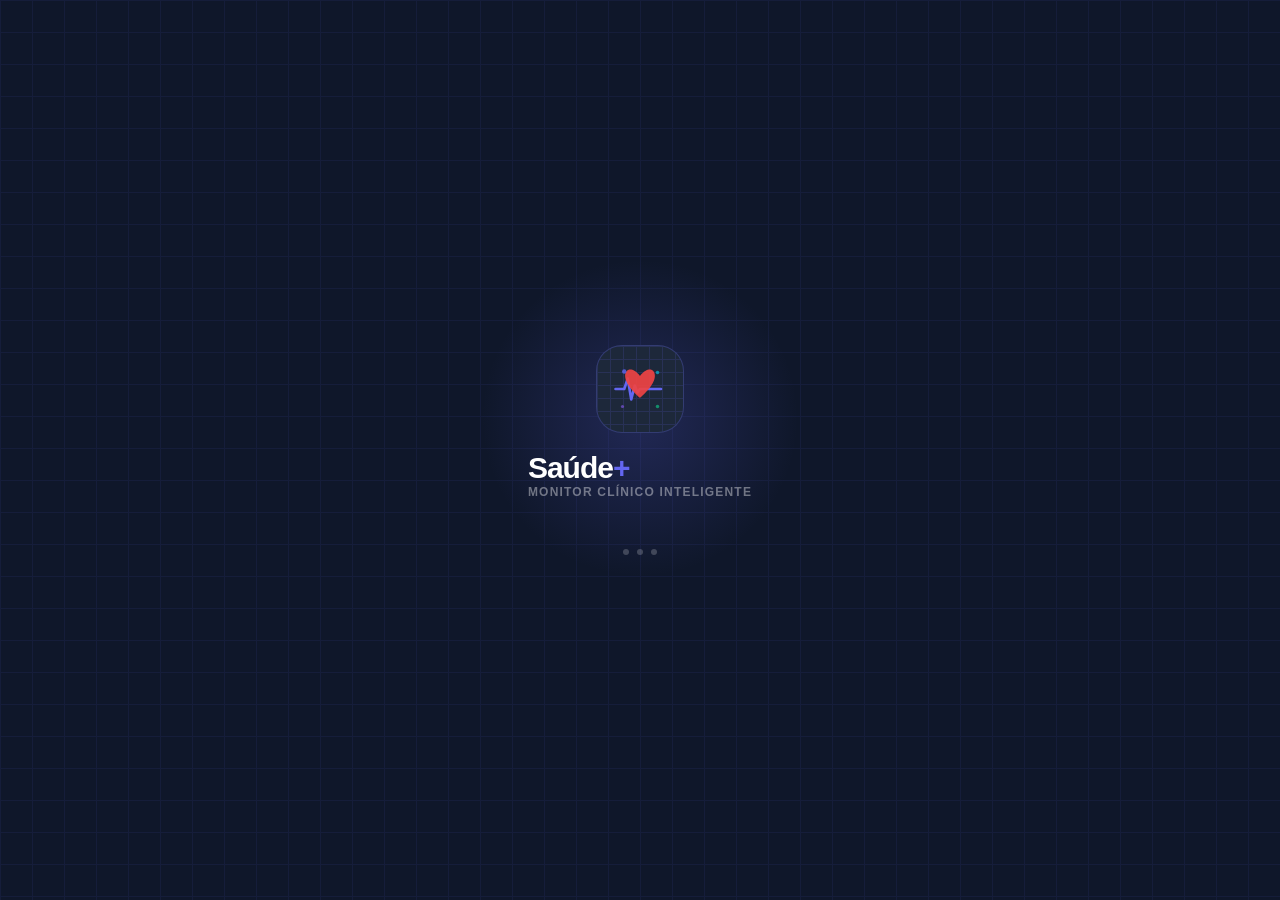
==== commit c20f614b: "Rename monitor-saude.html to index.html" ====
--- a/index.html
+++ b/index.html
@@ -6,12 +6,18 @@
 <meta name="apple-mobile-web-app-capable" content="yes">
 <meta name="apple-mobile-web-app-title" content="Saúde+">
 <meta name="theme-color" content="#6366f1">
-<title>Saúde+</title>
+<title>Saúde+ | Monitor Clínico</title>
+<link rel="manifest" href="manifest.json">
+<link rel="icon" type="image/png" sizes="192x192" href="icon-192.png">
+<link rel="icon" type="image/png" sizes="512x512" href="icon-512.png">
+<link rel="apple-touch-icon" href="apple-touch-icon.png">
 <link rel="stylesheet" href="https://cdn.jsdelivr.net/npm/@tabler/icons-webfont@3.19.0/dist/tabler-icons.min.css">
 <script src="https://www.gstatic.com/firebasejs/9.23.0/firebase-app-compat.js"></script>
 <script src="https://www.gstatic.com/firebasejs/9.23.0/firebase-auth-compat.js"></script>
 <script src="https://www.gstatic.com/firebasejs/9.23.0/firebase-firestore-compat.js"></script>
+<script src="https://cdnjs.cloudflare.com/ajax/libs/html2pdf.js/0.10.1/html2pdf.bundle.min.js"></script>
 <style>
+/* ══ RESET & VARS ══ */
 *{box-sizing:border-box;margin:0;padding:0;-webkit-tap-highlight-color:transparent}
 :root{
   --p:#6366f1;--p2:#4f46e5;--p3:#ede9fe;
@@ -19,341 +25,341 @@
   --r:#ef4444;--r2:#dc2626;--r3:#fee2e2;
   --a:#f59e0b;--a2:#d97706;--a3:#fef3c7;
   --t:#0ea5e9;--t2:#0284c7;--t3:#e0f2fe;
+  --o:#f97316;--o3:#ffedd5;
   --bg:#f8fafc;--bg2:#f1f5f9;--bg3:#e2e8f0;
   --c1:#0f172a;--c2:#475569;--c3:#94a3b8;
   --bd:#e2e8f0;--w:#fff;
-  --sh:0 1px 3px rgba(0,0,0,.08),0 1px 2px rgba(0,0,0,.04);
+  --sh:0 1px 3px rgba(0,0,0,.08);
   --sh2:0 4px 16px rgba(0,0,0,.1);
-  --r-sm:10px;--r-md:16px;--r-lg:20px;--r-xl:24px;
-}
-html,body{height:100%;font-family:-apple-system,BlinkMacSystemFont,'Segoe UI',sans-serif;background:var(--bg);color:var(--c1);overflow-x:hidden}
-
-/* ── SPLASH ── */
-#splash{position:fixed;inset:0;background:#0f172a;display:flex;flex-direction:column;align-items:center;justify-content:center;z-index:9999;gap:0}
+}
+html,body{height:100%;font-family:-apple-system,BlinkMacSystemFont,'Segoe UI',sans-serif;background:var(--bg);color:var(--c1)}
+/* ══ SPLASH ══ */
+#splash{position:fixed;inset:0;background:#0f172a;display:flex;flex-direction:column;align-items:center;justify-content:center;z-index:9999}
 #splash-grid{position:absolute;inset:0;opacity:.08;background-image:linear-gradient(#6366f1 1px,transparent 1px),linear-gradient(90deg,#6366f1 1px,transparent 1px);background-size:32px 32px}
-#splash-glow{position:absolute;width:320px;height:320px;border-radius:50%;background:radial-gradient(circle,rgba(99,102,241,.25) 0%,transparent 70%);top:50%;left:50%;transform:translate(-50%,-60%)}
-.splash-logo{position:relative;z-index:1;display:flex;flex-direction:column;align-items:center;gap:20px}
-.splash-icon-wrap{width:96px;height:96px;border-radius:28px;background:#1e293b;border:1px solid rgba(99,102,241,.3);display:flex;align-items:center;justify-content:center;position:relative;overflow:hidden}
-.splash-icon-grid{position:absolute;inset:0;opacity:.15;background-image:linear-gradient(#6366f1 1px,transparent 1px),linear-gradient(90deg,#6366f1 1px,transparent 1px);background-size:14px 14px}
-.splash-icon-inner{position:relative;z-index:1}
-.splash-title{color:#fff;font-size:32px;font-weight:800;letter-spacing:-1px;font-family:-apple-system,BlinkMacSystemFont,'Segoe UI',sans-serif}
-.splash-title span{color:#6366f1}
-.splash-sub{color:rgba(255,255,255,.45);font-size:13px;font-weight:500;letter-spacing:.08em;text-transform:uppercase;font-family:-apple-system,BlinkMacSystemFont,'Segoe UI',sans-serif}
-.splash-dots{display:flex;gap:8px;margin-top:40px}
-.splash-dot{width:6px;height:6px;border-radius:50%;background:rgba(255,255,255,.2);animation:dotPulse 1.4s ease-in-out infinite}
-.splash-dot:nth-child(2){animation-delay:.2s}
-.splash-dot:nth-child(3){animation-delay:.4s}
-@keyframes dotPulse{0%,80%,100%{background:rgba(255,255,255,.2)}40%{background:#6366f1}}
-
-/* ── AUTH ── */
-.auth-wrap{position:fixed;inset:0;background:linear-gradient(135deg,#6366f1 0%,#8b5cf6 50%,#06b6d4 100%);display:none;align-items:center;justify-content:center;padding:20px;z-index:1000;overflow-y:auto}
-.auth-card{background:#fff;border-radius:var(--r-xl);padding:32px 28px;width:100%;max-width:390px;box-shadow:0 20px 60px rgba(0,0,0,.2)}
-.auth-brand{text-align:center;margin-bottom:28px}
-.auth-brand-icon{width:56px;height:56px;background:linear-gradient(135deg,#6366f1,#8b5cf6);border-radius:18px;display:flex;align-items:center;justify-content:center;font-size:26px;margin:0 auto 12px}
+#splash-glow{position:absolute;width:320px;height:320px;border-radius:50%;background:radial-gradient(circle,rgba(99,102,241,.22) 0%,transparent 70%);top:50%;left:50%;transform:translate(-50%,-60%)}
+.sp-logo{position:relative;z-index:1;display:flex;flex-direction:column;align-items:center;gap:18px}
+.sp-icon{width:88px;height:88px;border-radius:26px;background:#1e293b;border:1px solid rgba(99,102,241,.3);display:flex;align-items:center;justify-content:center;position:relative;overflow:hidden}
+.sp-grid{position:absolute;inset:0;opacity:.15;background-image:linear-gradient(#6366f1 1px,transparent 1px),linear-gradient(90deg,#6366f1 1px,transparent 1px);background-size:13px 13px}
+.sp-title{color:#fff;font-size:30px;font-weight:800;letter-spacing:-1px}
+.sp-title span{color:#6366f1}
+.sp-sub{color:rgba(255,255,255,.4);font-size:12px;font-weight:600;letter-spacing:.1em;text-transform:uppercase}
+.sp-dots{display:flex;gap:8px;margin-top:32px}
+.sp-dot{width:6px;height:6px;border-radius:50%;background:rgba(255,255,255,.2);animation:dp 1.4s ease-in-out infinite}
+.sp-dot:nth-child(2){animation-delay:.2s}.sp-dot:nth-child(3){animation-delay:.4s}
+@keyframes dp{0%,80%,100%{background:rgba(255,255,255,.2)}40%{background:#6366f1}}
+/* ══ AUTH ══ */
+.auth-wrap{position:fixed;inset:0;background:linear-gradient(135deg,#6366f1,#8b5cf6 50%,#06b6d4);display:none;align-items:center;justify-content:center;padding:20px;z-index:1000;overflow-y:auto}
+.auth-card{background:#fff;border-radius:24px;padding:32px 28px;width:100%;max-width:390px;box-shadow:0 20px 60px rgba(0,0,0,.2)}
+.auth-brand{text-align:center;margin-bottom:24px}
+.auth-brand-icon{width:54px;height:54px;background:linear-gradient(135deg,#6366f1,#8b5cf6);border-radius:18px;display:flex;align-items:center;justify-content:center;margin:0 auto 10px}
 .auth-brand h1{font-size:22px;font-weight:800;color:var(--c1)}
-.auth-brand p{font-size:13px;color:var(--c2);margin-top:3px}
-.auth-tabs{display:flex;background:var(--bg2);border-radius:12px;padding:4px;margin-bottom:24px}
+.auth-brand p{font-size:13px;color:var(--c2);margin-top:2px}
+.auth-tabs{display:flex;background:var(--bg2);border-radius:12px;padding:4px;margin-bottom:22px}
 .auth-tab{flex:1;padding:9px;border:none;background:transparent;border-radius:9px;font-size:14px;font-weight:600;cursor:pointer;color:var(--c3);font-family:inherit;transition:all .2s}
 .auth-tab.on{background:#fff;color:var(--p);box-shadow:var(--sh)}
-.auth-form{display:none}
-.auth-form.on{display:block}
-.field{margin-bottom:14px}
-.field label{display:block;font-size:12px;font-weight:700;color:var(--c2);margin-bottom:6px;text-transform:uppercase;letter-spacing:.04em}
-.field input{width:100%;padding:13px 16px;border-radius:12px;border:2px solid var(--bd);background:var(--bg);font-size:15px;font-family:inherit;color:var(--c1);transition:all .15s;outline:none}
-.field input:focus{border-color:var(--p);background:#fff;box-shadow:0 0 0 3px rgba(99,102,241,.12)}
-.btn-primary{width:100%;padding:14px;border-radius:14px;border:none;background:linear-gradient(135deg,#6366f1,#8b5cf6);color:#fff;font-size:15px;font-weight:700;cursor:pointer;font-family:inherit;margin-top:4px;letter-spacing:.01em;box-shadow:0 4px 14px rgba(99,102,241,.4);transition:all .15s}
+.auth-form{display:none}.auth-form.on{display:block}
+.field{margin-bottom:13px}
+.field label{display:block;font-size:11px;font-weight:700;color:var(--c2);margin-bottom:5px;text-transform:uppercase;letter-spacing:.05em}
+.field input{width:100%;padding:13px 14px;border-radius:12px;border:2px solid var(--bd);background:var(--bg);font-size:15px;font-family:inherit;color:var(--c1);transition:all .15s;outline:none}
+.field input:focus{border-color:var(--p);background:#fff;box-shadow:0 0 0 3px rgba(99,102,241,.1)}
+.btn-primary{width:100%;padding:14px;border-radius:14px;border:none;background:linear-gradient(135deg,#6366f1,#8b5cf6);color:#fff;font-size:15px;font-weight:700;cursor:pointer;font-family:inherit;display:flex;align-items:center;justify-content:center;gap:8px;box-shadow:0 4px 14px rgba(99,102,241,.4);transition:all .15s}
 .btn-primary:active{transform:scale(.97)}
-.btn-google{width:100%;padding:13px;border-radius:14px;border:1.5px solid #e2e8f0;background:#fff;color:#1f2937;font-size:15px;font-weight:700;cursor:pointer;font-family:inherit;margin-top:8px;display:flex;align-items:center;justify-content:center;gap:10px;transition:all .15s;box-shadow:0 1px 4px rgba(0,0,0,.08)}
-.btn-google:hover{background:#f8fafc;box-shadow:0 2px 8px rgba(0,0,0,.12)}
+.btn-google{width:100%;padding:12px;border-radius:14px;border:1.5px solid var(--bd);background:#fff;color:var(--c1);font-size:14px;font-weight:700;cursor:pointer;font-family:inherit;margin-top:8px;display:flex;align-items:center;justify-content:center;gap:10px;box-shadow:var(--sh);transition:all .15s}
+.btn-google:hover{background:var(--bg);box-shadow:var(--sh2)}
 .btn-google:active{transform:scale(.97)}
-.btn-google svg{flex-shrink:0}
-.auth-divider{display:flex;align-items:center;gap:10px;margin:14px 0;color:#9ca3af;font-size:12px;font-weight:600}
-.auth-divider::before,.auth-divider::after{content:'';flex:1;height:1px;background:#e5e7eb}
-.auth-err{background:var(--r3);color:var(--r2);border-radius:10px;padding:10px 14px;font-size:13px;margin-top:12px;display:none;text-align:center;font-weight:500}
-
-/* ── APP ── */
-#app{display:none;max-width:430px;margin:0 auto;min-height:100vh;position:relative}
-
-/* ── HEADER ── */
-.hdr{background:linear-gradient(135deg,#6366f1,#8b5cf6);padding:52px 20px 20px;position:relative;overflow:hidden}
-.hdr::before{content:'';position:absolute;top:-40px;right:-40px;width:200px;height:200px;border-radius:50%;background:rgba(255,255,255,.06)}
+.auth-divider{display:flex;align-items:center;gap:10px;margin:14px 0;color:var(--c3);font-size:12px;font-weight:600}
+.auth-divider::before,.auth-divider::after{content:'';flex:1;height:1px;background:var(--bd)}
+.auth-err{background:var(--r3);color:var(--r2);border-radius:10px;padding:10px 14px;font-size:13px;margin-top:10px;display:none;text-align:center;font-weight:500}
+/* ══ APP ══ */
+#app{display:none;max-width:430px;margin:0 auto;min-height:100vh}
+/* ══ HEADER ══ */
+.hdr{background:linear-gradient(135deg,#6366f1,#8b5cf6);padding:50px 18px 18px;position:relative;overflow:hidden}
+.hdr::before{content:'';position:absolute;top:-40px;right:-40px;width:200px;height:200px;border-radius:50%;background:rgba(255,255,255,.05)}
 .hdr::after{content:'';position:absolute;bottom:-60px;left:-30px;width:160px;height:160px;border-radius:50%;background:rgba(255,255,255,.04)}
 .hdr-top{display:flex;align-items:center;justify-content:space-between;margin-bottom:2px;position:relative;z-index:1}
 .hdr-brand{display:flex;align-items:center;gap:10px}
-.hdr-brand-icon{width:36px;height:36px;background:rgba(255,255,255,.2);border-radius:12px;display:flex;align-items:center;justify-content:center;font-size:18px}
-.hdr-brand h1{color:#fff;font-size:20px;font-weight:800}
-.btn-sair{background:rgba(255,255,255,.15);border:1.5px solid rgba(255,255,255,.3);color:#fff;padding:8px 16px;border-radius:20px;font-size:12px;font-weight:700;cursor:pointer;font-family:inherit;display:flex;align-items:center;gap:6px;transition:all .15s;backdrop-filter:blur(4px)}
-.btn-sair:hover{background:rgba(255,255,255,.25)}
+.hdr-brand-icon{width:34px;height:34px;background:rgba(255,255,255,.18);border-radius:11px;display:flex;align-items:center;justify-content:center}
+.hdr-brand h1{color:#fff;font-size:19px;font-weight:800}
+.btn-sair{background:rgba(255,255,255,.15);border:1.5px solid rgba(255,255,255,.3);color:#fff;padding:7px 14px;border-radius:20px;font-size:12px;font-weight:700;cursor:pointer;font-family:inherit;display:flex;align-items:center;gap:5px;transition:all .15s}
 .btn-sair:active{transform:scale(.95)}
-.hdr-user{color:rgba(255,255,255,.75);font-size:13px;position:relative;z-index:1}
+.hdr-user{color:rgba(255,255,255,.7);font-size:13px;position:relative;z-index:1}
 .hdr-user span{color:#fff;font-weight:600}
-
-/* ── NAV ── */
-.bnav{position:fixed;bottom:0;left:50%;transform:translateX(-50%);width:100%;max-width:430px;background:#fff;border-top:1px solid var(--bd);display:flex;z-index:200;padding-bottom:max(env(safe-area-inset-bottom),6px);box-shadow:0 -4px 20px rgba(0,0,0,.06)}
-.nb{flex:1;border:none;background:transparent;cursor:pointer;padding:10px 2px 6px;display:flex;flex-direction:column;align-items:center;gap:3px;font-size:9px;font-weight:600;color:var(--c3);font-family:inherit;transition:color .15s;position:relative}
-.nb i{font-size:21px;transition:transform .15s}
-.nb.on{color:var(--p)}
-.nb.on i{transform:scale(1.1)}
-.nb-dot{position:absolute;top:8px;right:calc(50% - 14px);width:6px;height:6px;border-radius:50%;background:var(--r);display:none}
-
-/* ── PAGES ── */
-.pg{display:none;padding:16px 14px 100px;animation:fadeIn .2s ease}
+/* ══ NAV ══ */
+.bnav{position:fixed;bottom:0;left:50%;transform:translateX(-50%);width:100%;max-width:430px;background:#fff;border-top:1px solid var(--bd);display:flex;z-index:200;padding-bottom:max(env(safe-area-inset-bottom),6px);box-shadow:0 -4px 20px rgba(0,0,0,.06);overflow-x:auto}
+.nb{flex:1;min-width:46px;border:none;background:transparent;cursor:pointer;padding:9px 2px 5px;display:flex;flex-direction:column;align-items:center;gap:3px;font-size:9px;font-weight:600;color:var(--c3);font-family:inherit;transition:color .15s}
+.nb i{font-size:20px}.nb.on{color:var(--p)}
+/* ══ PAGES ══ */
+.pg{display:none;padding:14px 13px 100px;animation:fi .2s ease}
 .pg.on{display:block}
-@keyframes fadeIn{from{opacity:0;transform:translateY(4px)}to{opacity:1;transform:none}}
-
-/* ── CARDS ── */
-.card{background:#fff;border-radius:var(--r-lg);border:1px solid var(--bd);box-shadow:var(--sh);padding:16px;margin-bottom:14px;transition:box-shadow .2s}
-.card-title{font-size:11px;font-weight:700;letter-spacing:.06em;text-transform:uppercase;color:var(--c3);margin-bottom:14px;display:flex;align-items:center;gap:6px}
+@keyframes fi{from{opacity:0;transform:translateY(4px)}to{opacity:1;transform:none}}
+/* ══ CARDS ══ */
+.card{background:#fff;border-radius:18px;border:1px solid var(--bd);box-shadow:var(--sh);padding:15px 16px;margin-bottom:13px}
+.card-title{font-size:11px;font-weight:700;letter-spacing:.06em;text-transform:uppercase;color:var(--c3);margin-bottom:13px;display:flex;align-items:center;gap:6px}
 .card-title i{font-size:14px}
-
-/* ── STAT GRID ── */
-.stat-grid{display:grid;grid-template-columns:1fr 1fr;gap:10px}
-.stat-grid.one{grid-template-columns:1fr}
-.stat-box{background:var(--bg);border-radius:var(--r-md);padding:14px 12px;text-align:center;border:1px solid var(--bd)}
-.stat-label{font-size:11px;color:var(--c3);margin-bottom:5px;font-weight:500}
-.stat-val{font-size:30px;font-weight:800;line-height:1;color:var(--c1);letter-spacing:-.5px}
-.stat-unit{font-size:11px;color:var(--c2);margin-top:3px}
-.stat-sub{font-size:12px;color:var(--c3);text-align:center;margin-top:8px}
-.stat-smb{background:var(--bg);border-radius:12px;padding:12px 8px;text-align:center;border:1px solid var(--bd)}
-.stat-smv{font-size:22px;font-weight:800;color:var(--c1)}
-.stat-sml{font-size:10px;color:var(--c3);margin-top:2px;font-weight:500}
-
-/* ── FORM ── */
-.f{margin-bottom:13px}
-.f label{display:block;font-size:12px;font-weight:700;color:var(--c2);margin-bottom:5px;text-transform:uppercase;letter-spacing:.04em}
-.fi,.fs{width:100%;padding:12px 14px;border-radius:12px;border:2px solid var(--bd);background:var(--bg);font-size:15px;color:var(--c1);font-family:inherit;appearance:none;transition:all .15s;outline:none}
+/* ══ STATS ══ */
+.sg{display:grid;grid-template-columns:1fr 1fr;gap:9px}
+.sg.one{grid-template-columns:1fr}.sg.three{grid-template-columns:1fr 1fr 1fr}
+.sb{background:var(--bg);border-radius:13px;padding:12px 8px;text-align:center;border:1px solid var(--bd)}
+.sl{font-size:10px;color:var(--c3);margin-bottom:4px;font-weight:500}
+.sv{font-size:26px;font-weight:800;line-height:1;color:var(--c1);letter-spacing:-.5px}
+.su{font-size:10px;color:var(--c2);margin-top:2px}
+.ss{font-size:12px;color:var(--c3);text-align:center;margin-top:7px}
+.smb{background:var(--bg);border-radius:11px;padding:11px 8px;text-align:center;border:1px solid var(--bd)}
+.smv{font-size:20px;font-weight:800;color:var(--c1)}.sml{font-size:10px;color:var(--c3);margin-top:2px;font-weight:500}
+/* ══ FORMS ══ */
+.f{margin-bottom:11px}
+.f label{display:block;font-size:11px;font-weight:700;color:var(--c2);margin-bottom:4px;text-transform:uppercase;letter-spacing:.04em}
+.fi,.fs{width:100%;padding:11px 13px;border-radius:11px;border:2px solid var(--bd);background:var(--bg);font-size:15px;color:var(--c1);font-family:inherit;appearance:none;transition:all .15s;outline:none}
 .fi:focus,.fs:focus{border-color:var(--p);background:#fff;box-shadow:0 0 0 3px rgba(99,102,241,.1)}
-.fr{display:grid;grid-template-columns:1fr 1fr;gap:10px}
-
-/* ── CHIPS ── */
-.chips{display:flex;gap:7px;flex-wrap:wrap;margin-top:5px}
-.chip{padding:7px 14px;border-radius:20px;border:2px solid var(--bd);background:var(--bg);font-size:13px;font-weight:600;cursor:pointer;color:var(--c2);font-family:inherit;transition:all .15s}
+.fr{display:grid;grid-template-columns:1fr 1fr;gap:9px}
+.fr3{display:grid;grid-template-columns:1fr 1fr 1fr;gap:8px}
+/* ══ CHIPS ══ */
+.chips{display:flex;gap:7px;flex-wrap:wrap;margin-top:4px}
+.chip{padding:7px 13px;border-radius:20px;border:2px solid var(--bd);background:var(--bg);font-size:13px;font-weight:600;cursor:pointer;color:var(--c2);font-family:inherit;transition:all .15s}
 .chip.on{background:var(--p);color:#fff;border-color:var(--p)}
-
-/* ── BUTTONS ── */
-.btn{width:100%;padding:14px;border-radius:14px;border:none;background:var(--p);color:#fff;font-size:15px;font-weight:700;cursor:pointer;display:flex;align-items:center;justify-content:center;gap:8px;font-family:inherit;transition:all .15s;box-shadow:0 4px 12px rgba(99,102,241,.3)}
+.chip.g.on{background:var(--g);border-color:var(--g)}
+.chip.r.on{background:var(--r);border-color:var(--r)}
+.chip.a.on{background:var(--a);border-color:var(--a)}
+/* ══ BUTTONS ══ */
+.btn{width:100%;padding:13px;border-radius:14px;border:none;background:var(--p);color:#fff;font-size:15px;font-weight:700;cursor:pointer;display:flex;align-items:center;justify-content:center;gap:8px;font-family:inherit;transition:all .15s;box-shadow:0 4px 12px rgba(99,102,241,.3)}
 .btn:active{transform:scale(.97)}
 .btn.green{background:var(--g);box-shadow:0 4px 12px rgba(16,185,129,.3)}
 .btn.teal{background:var(--t);box-shadow:0 4px 12px rgba(14,165,233,.3)}
 .btn.purple{background:#8b5cf6;box-shadow:0 4px 12px rgba(139,92,246,.3)}
 .btn.red{background:var(--r);box-shadow:0 4px 12px rgba(239,68,68,.3)}
+.btn.orange{background:var(--o);box-shadow:0 4px 12px rgba(249,115,22,.3)}
 .btn.ghost{background:var(--bg);color:var(--c2);border:2px solid var(--bd);box-shadow:none}
-.btn-row{display:grid;grid-template-columns:1fr 1fr;gap:10px;margin-top:10px}
-
-/* ── BADGES ── */
+.btn.pdf-btn{background:linear-gradient(135deg,#dc2626,#ef4444);box-shadow:0 4px 14px rgba(220,38,38,.4);font-size:14px}
+.btn-row{display:grid;grid-template-columns:1fr 1fr;gap:8px}
+/* ══ BADGES ══ */
 .badge{font-size:11px;font-weight:700;padding:4px 10px;border-radius:20px;flex-shrink:0}
-.b-ok{background:var(--g3);color:var(--g2)}
-.b-warn{background:var(--a3);color:var(--a2)}
-.b-bad{background:var(--r3);color:var(--r2)}
-.b-low{background:var(--t3);color:var(--t2)}
-
-/* ── LIST ITEMS ── */
-.li{display:flex;align-items:flex-start;padding:12px 0;border-bottom:1px solid var(--bd)}
-.li:last-child{border-bottom:none;padding-bottom:0}
-.li:first-child{padding-top:0}
-.li-icon{width:42px;height:42px;border-radius:14px;flex-shrink:0;display:flex;align-items:center;justify-content:center;font-size:20px;margin-right:12px;margin-top:1px}
-.li-icon.bp{background:var(--p3);color:var(--p)}
-.li-icon.gl{background:var(--g3);color:var(--g)}
-.li-icon.wt{background:var(--t3);color:var(--t)}
-.li-icon.med{background:#ede9fe;color:#8b5cf6}
-.li-body{flex:1;min-width:0}
-.li-val{font-size:15px;font-weight:700;color:var(--c1)}
+.b-ok{background:var(--g3);color:var(--g2)}.b-warn{background:var(--a3);color:var(--a2)}
+.b-bad{background:var(--r3);color:var(--r2)}.b-low{background:var(--t3);color:var(--t2)}
+.b-gray{background:var(--bg3);color:var(--c2)}
+/* ══ LIST ══ */
+.li{display:flex;align-items:flex-start;padding:11px 0;border-bottom:1px solid var(--bd)}
+.li:last-child{border-bottom:none;padding-bottom:0}.li:first-child{padding-top:0}
+.li-icon{width:40px;height:40px;border-radius:13px;flex-shrink:0;display:flex;align-items:center;justify-content:center;font-size:19px;margin-right:11px;margin-top:1px}
+.li-icon.bp{background:var(--p3);color:var(--p)}.li-icon.gl{background:var(--g3);color:var(--g)}
+.li-icon.wt{background:var(--t3);color:var(--t)}.li-icon.med{background:#ede9fe;color:#8b5cf6}
+.li-icon.cpap{background:var(--o3);color:var(--o)}
+.li-body{flex:1;min-width:0}.li-val{font-size:15px;font-weight:700;color:var(--c1)}
 .li-meta{font-size:12px;color:var(--c3);margin-top:2px}
 .li-tag{font-size:11px;color:var(--c2);background:var(--bg2);border-radius:6px;padding:2px 8px;display:inline-block;margin-top:4px}
-.li-right{display:flex;flex-direction:column;align-items:flex-end;gap:6px;flex-shrink:0;margin-left:8px}
-.del-btn{background:none;border:none;cursor:pointer;padding:6px;border-radius:8px;color:var(--c3);font-size:18px;display:flex;align-items:center;transition:all .15s}
+.li-right{display:flex;flex-direction:column;align-items:flex-end;gap:5px;flex-shrink:0;margin-left:8px}
+.del-btn{background:none;border:none;cursor:pointer;padding:5px;border-radius:8px;color:var(--c3);font-size:18px;display:flex;align-items:center;transition:all .15s}
 .del-btn:hover{color:var(--r);background:var(--r3)}
-
-/* ── CHARTS ── */
-.chart-scroll{width:100%;overflow-x:auto;-webkit-overflow-scrolling:touch;margin-top:12px;padding-bottom:2px}
-.chart-empty{text-align:center;padding:28px;font-size:13px;color:var(--c3);font-weight:500}
-.chart-legend{display:flex;gap:16px;flex-wrap:wrap;margin-top:8px}
+/* ══ CHARTS ══ */
+.chart-scroll{width:100%;overflow-x:auto;-webkit-overflow-scrolling:touch;margin-top:10px;padding-bottom:2px}
+.chart-legend{display:flex;gap:14px;flex-wrap:wrap;margin-top:7px}
 .legend-item{display:flex;align-items:center;gap:5px;font-size:11px;font-weight:700;color:var(--c2)}
 .legend-dot{width:8px;height:8px;border-radius:50%}
-
-/* ── MEDS TODAY ── */
-.med-row{display:flex;align-items:center;justify-content:space-between;padding:11px 0;border-bottom:1px solid var(--bd)}
-.med-row:last-child{border-bottom:none}
-.take-btn{background:var(--p3);color:var(--p);border:none;padding:7px 14px;border-radius:20px;font-size:12px;font-weight:700;cursor:pointer;display:flex;align-items:center;gap:4px;white-space:nowrap;font-family:inherit;transition:all .15s}
+.chart-empty{text-align:center;padding:24px;font-size:13px;color:var(--c3);font-weight:500}
+/* ══ MEDS ══ */
+.sched-row{display:flex;align-items:center;justify-content:space-between;padding:10px 0;border-bottom:1px solid var(--bd)}
+.sched-row:last-child{border-bottom:none}
+.take-btn{background:var(--p3);color:var(--p);border:none;padding:7px 14px;border-radius:20px;font-size:12px;font-weight:700;cursor:pointer;font-family:inherit;display:flex;align-items:center;gap:4px;white-space:nowrap;transition:all .15s}
 .take-btn:active{transform:scale(.95)}
-.take-btn.done{background:var(--g3);color:var(--g2)}
-
-/* ── DB STATUS ── */
-.db-bar{display:flex;align-items:center;gap:8px;font-size:12px;color:var(--c3);margin-bottom:14px;padding:10px 14px;background:#fff;border-radius:12px;border:1px solid var(--bd);font-weight:500}
-.db-dot{width:8px;height:8px;border-radius:50%;background:var(--a);flex-shrink:0;transition:background .3s}
+/* ══ DB ══ */
+.db-bar{display:flex;align-items:center;gap:8px;font-size:12px;color:var(--c3);margin-bottom:13px;padding:9px 13px;background:#fff;border-radius:12px;border:1px solid var(--bd);font-weight:500}
+.db-dot{width:7px;height:7px;border-radius:50%;background:var(--a);flex-shrink:0;transition:background .3s}
 .db-dot.on{background:var(--g)}
-
-/* ── MODALS ── */
+/* ══ MODALS ══ */
 .overlay{position:fixed;inset:0;background:rgba(15,23,42,.5);z-index:500;display:none;align-items:flex-end;justify-content:center;backdrop-filter:blur(2px)}
 .overlay.on{display:flex}
-.modal{background:#fff;border-radius:24px 24px 0 0;padding:24px 20px;width:100%;max-width:430px;max-height:92vh;overflow-y:auto;padding-bottom:max(env(safe-area-inset-bottom),24px)}
-.modal-handle{width:40px;height:4px;background:var(--bg3);border-radius:2px;margin:0 auto 20px}
-.modal-hdr{display:flex;align-items:center;justify-content:space-between;margin-bottom:20px}
-.modal-title{font-size:18px;font-weight:800;color:var(--c1)}
-.modal-close{background:var(--bg2);border:none;cursor:pointer;width:32px;height:32px;border-radius:50%;font-size:18px;display:flex;align-items:center;justify-content:center;color:var(--c2)}
-
-/* ── MED CARDS ── */
-.med-card{background:#fff;border-radius:16px;border:1px solid var(--bd);padding:16px;margin-bottom:12px;box-shadow:var(--sh)}
-.med-card-hdr{display:flex;align-items:center;gap:12px;margin-bottom:10px}
-.med-card-icon{width:46px;height:46px;border-radius:14px;background:linear-gradient(135deg,#8b5cf6,#6366f1);color:#fff;display:flex;align-items:center;justify-content:center;font-size:22px;flex-shrink:0}
-.med-card-name{font-size:16px;font-weight:700;color:var(--c1)}
-.med-card-dose{font-size:13px;color:var(--c2);margin-top:1px}
-.time-tags{display:flex;flex-wrap:wrap;gap:6px;margin-bottom:10px}
-.time-tag{background:var(--p3);color:var(--p);border-radius:20px;padding:4px 12px;font-size:12px;font-weight:700;display:flex;align-items:center;gap:4px}
-.med-actions{display:flex;gap:8px;margin-top:10px}
-.med-act{flex:1;padding:10px;border-radius:12px;border:none;font-size:13px;font-weight:700;cursor:pointer;display:flex;align-items:center;justify-content:center;gap:5px;font-family:inherit;transition:all .15s}
-.med-act.edit{background:var(--p3);color:var(--p)}
-.med-act.del{background:var(--r3);color:var(--r)}
-
-/* ── PHOTOS ── */
+.modal{background:#fff;border-radius:22px 22px 0 0;padding:22px 18px;width:100%;max-width:430px;max-height:92vh;overflow-y:auto;padding-bottom:max(env(safe-area-inset-bottom),22px)}
+.modal-handle{width:38px;height:4px;background:var(--bg3);border-radius:2px;margin:0 auto 18px}
+.modal-hdr{display:flex;align-items:center;justify-content:space-between;margin-bottom:18px}
+.modal-title{font-size:17px;font-weight:800;color:var(--c1)}
+.modal-close{background:var(--bg2);border:none;cursor:pointer;width:30px;height:30px;border-radius:50%;font-size:17px;display:flex;align-items:center;justify-content:center;color:var(--c2)}
+/* ══ MED CARDS ══ */
+.med-card{background:#fff;border-radius:15px;border:1px solid var(--bd);padding:14px 15px;margin-bottom:11px;box-shadow:var(--sh)}
+.med-card-hdr{display:flex;align-items:center;gap:11px;margin-bottom:9px}
+.med-card-icon{width:44px;height:44px;border-radius:13px;background:linear-gradient(135deg,#8b5cf6,#6366f1);color:#fff;display:flex;align-items:center;justify-content:center;font-size:21px;flex-shrink:0}
+.med-card-name{font-size:15px;font-weight:700;color:var(--c1)}.med-card-dose{font-size:12px;color:var(--c2);margin-top:1px}
+.time-tags{display:flex;flex-wrap:wrap;gap:5px;margin-bottom:9px}
+.time-tag{background:var(--p3);color:var(--p);border-radius:20px;padding:4px 11px;font-size:12px;font-weight:700;display:flex;align-items:center;gap:4px}
+.med-actions{display:flex;gap:7px;margin-top:9px}
+.med-act{flex:1;padding:9px;border-radius:11px;border:none;font-size:12px;font-weight:700;cursor:pointer;display:flex;align-items:center;justify-content:center;gap:5px;font-family:inherit;transition:all .15s}
+.med-act.edit{background:var(--p3);color:var(--p)}.med-act.del{background:var(--r3);color:var(--r)}
+/* ══ PHOTOS ══ */
 .photos-row{display:flex;gap:8px;flex-wrap:wrap;margin-bottom:10px}
 .photo-wrap{position:relative;display:inline-block}
-.photo-img{width:74px;height:74px;border-radius:12px;object-fit:cover;cursor:pointer;border:1px solid var(--bd);display:block}
-.photo-rm{position:absolute;top:-6px;right:-6px;width:22px;height:22px;border-radius:50%;background:var(--r);border:none;color:#fff;font-size:12px;cursor:pointer;display:flex;align-items:center;justify-content:center;font-weight:800;box-shadow:0 2px 6px rgba(0,0,0,.2)}
+.photo-img{width:70px;height:70px;border-radius:11px;object-fit:cover;cursor:pointer;border:1px solid var(--bd);display:block}
+.photo-rm{position:absolute;top:-6px;right:-6px;width:20px;height:20px;border-radius:50%;background:var(--r);border:none;color:#fff;font-size:11px;cursor:pointer;display:flex;align-items:center;justify-content:center;font-weight:800}
 .photos-btns{display:grid;grid-template-columns:1fr 1fr;gap:8px}
-
-/* ── WEIGHT COMPARE ── */
-.wt-cmp{border-radius:14px;padding:16px;margin-top:12px;text-align:center}
-.wt-cmp.up{background:var(--r3);border:1.5px solid var(--r)}
-.wt-cmp.down{background:var(--g3);border:1.5px solid var(--g)}
+/* ══ WEIGHT COMPARE ══ */
+.wt-cmp{border-radius:13px;padding:14px;margin-top:11px;text-align:center}
+.wt-cmp.up{background:var(--r3);border:1.5px solid var(--r)}.wt-cmp.down{background:var(--g3);border:1.5px solid var(--g)}
 .wt-cmp.eq{background:var(--bg2);border:1.5px solid var(--bd)}
-.wt-cmp-icon{font-size:36px;display:block;margin-bottom:5px}
-.wt-cmp-val{font-size:24px;font-weight:800;letter-spacing:-.5px}
-.wt-cmp-sub{font-size:13px;color:var(--c2);margin-top:4px}
-
-/* ── CONFIRM ── */
+.wt-cmp-icon{font-size:32px;display:block;margin-bottom:4px}.wt-cmp-val{font-size:22px;font-weight:800}
+.wt-cmp-sub{font-size:12px;color:var(--c2);margin-top:3px}
+/* ══ CONFIRM ══ */
 .confirm-wrap{position:fixed;inset:0;background:rgba(15,23,42,.5);z-index:700;display:none;align-items:center;justify-content:center;padding:20px;backdrop-filter:blur(2px)}
 .confirm-wrap.on{display:flex}
-.confirm-box{background:#fff;border-radius:20px;padding:24px 20px;width:100%;max-width:340px;text-align:center;box-shadow:0 20px 60px rgba(0,0,0,.2)}
-.confirm-box h3{font-size:18px;font-weight:800;margin-bottom:8px}
-.confirm-box p{font-size:14px;color:var(--c2);margin-bottom:22px;line-height:1.5}
-.confirm-btns{display:grid;grid-template-columns:1fr 1fr;gap:10px}
-.cbtn{padding:13px;border-radius:13px;border:none;font-size:14px;font-weight:700;cursor:pointer;font-family:inherit}
-.cbtn.cancel{background:var(--bg2);color:var(--c2)}
-.cbtn.ok{background:var(--r);color:#fff}
-
-/* ── IMG VIEWER ── */
+.confirm-box{background:#fff;border-radius:20px;padding:22px 20px;width:100%;max-width:320px;text-align:center;box-shadow:0 20px 60px rgba(0,0,0,.2)}
+.confirm-box h3{font-size:17px;font-weight:800;margin-bottom:7px}
+.confirm-box p{font-size:13px;color:var(--c2);margin-bottom:20px;line-height:1.5}
+.confirm-btns{display:grid;grid-template-columns:1fr 1fr;gap:9px}
+.cbtn{padding:12px;border-radius:12px;border:none;font-size:14px;font-weight:700;cursor:pointer;font-family:inherit}
+.cbtn.cancel{background:var(--bg2);color:var(--c2)}.cbtn.ok{background:var(--r);color:#fff}
+/* ══ IMG ══ */
 .img-viewer{position:fixed;inset:0;background:rgba(0,0,0,.92);z-index:800;display:none;align-items:center;justify-content:center}
 .img-viewer.on{display:flex}
 .img-viewer img{max-width:95vw;max-height:90vh;border-radius:12px;object-fit:contain}
-.img-viewer-close{position:absolute;top:16px;right:16px;background:rgba(255,255,255,.15);border:none;color:#fff;width:40px;height:40px;border-radius:50%;font-size:20px;cursor:pointer;display:flex;align-items:center;justify-content:center}
-
-/* ── TOAST ── */
-.toast{position:fixed;bottom:90px;left:50%;transform:translateX(-50%) translateY(10px);background:var(--c1);color:#fff;padding:12px 24px;border-radius:30px;font-size:14px;font-weight:600;opacity:0;transition:all .3s;z-index:999;white-space:nowrap;pointer-events:none;box-shadow:0 4px 20px rgba(0,0,0,.3)}
+.img-viewer-close{position:absolute;top:16px;right:16px;background:rgba(255,255,255,.15);border:none;color:#fff;width:38px;height:38px;border-radius:50%;font-size:20px;cursor:pointer;display:flex;align-items:center;justify-content:center}
+/* ══ TOAST ══ */
+.toast{position:fixed;bottom:88px;left:50%;transform:translateX(-50%) translateY(10px);background:var(--c1);color:#fff;padding:11px 22px;border-radius:28px;font-size:14px;font-weight:600;opacity:0;transition:all .3s;z-index:999;white-space:nowrap;pointer-events:none;box-shadow:0 4px 20px rgba(0,0,0,.3)}
 .toast.on{opacity:1;transform:translateX(-50%) translateY(0)}
-
-/* ── FILTER TABS ── */
-.filter-tabs{display:flex;gap:8px;margin-bottom:14px;overflow-x:auto;padding-bottom:2px}
-.ftab{padding:8px 16px;border-radius:20px;border:2px solid var(--bd);background:#fff;font-size:13px;font-weight:700;cursor:pointer;color:var(--c2);font-family:inherit;transition:all .15s;white-space:nowrap;flex-shrink:0}
+/* ══ FILTER TABS ══ */
+.filter-tabs{display:flex;gap:7px;margin-bottom:13px;overflow-x:auto;padding-bottom:2px}
+.ftab{padding:8px 14px;border-radius:20px;border:2px solid var(--bd);background:#fff;font-size:12px;font-weight:700;cursor:pointer;color:var(--c2);font-family:inherit;transition:all .15s;white-space:nowrap;flex-shrink:0}
 .ftab.on{background:var(--p);color:#fff;border-color:var(--p)}
-
-/* ── REF ITEMS ── */
-.ref-item{display:flex;align-items:center;gap:10px;padding:8px 0;font-size:13px;border-bottom:1px solid var(--bd)}
-.ref-item:last-child{border-bottom:none}
-.ref-dot{width:10px;height:10px;border-radius:50%;flex-shrink:0}
-
-/* ── EMPTY ── */
-.empty{text-align:center;padding:32px 16px;color:var(--c3)}
-.empty i{font-size:48px;display:block;margin-bottom:10px;opacity:.3}
-.empty p{font-size:14px;font-weight:500}
-
-/* ── PAGE TITLE ── */
-.page-title{font-size:22px;font-weight:800;color:var(--c1);margin-bottom:16px;letter-spacing:-.3px}
+/* ══ REF ══ */
+.ref-item{display:flex;align-items:center;gap:9px;padding:7px 0;font-size:13px;border-bottom:1px solid var(--bd)}
+.ref-item:last-child{border-bottom:none}.ref-dot{width:9px;height:9px;border-radius:50%;flex-shrink:0}
+/* ══ EMPTY ══ */
+.empty{text-align:center;padding:28px 16px;color:var(--c3)}
+.empty i{font-size:44px;display:block;margin-bottom:9px;opacity:.3}.empty p{font-size:13px;font-weight:500}
+.page-title{font-size:22px;font-weight:800;color:var(--c1);margin-bottom:14px;letter-spacing:-.3px}
+/* ══ INSTALL PWA ══ */
+.install-banner{position:fixed;bottom:78px;left:50%;transform:translateX(-50%);width:calc(100% - 28px);max-width:402px;background:#0f172a;color:#fff;border-radius:16px;padding:14px 16px;display:none;align-items:center;gap:12px;z-index:400;box-shadow:0 8px 30px rgba(0,0,0,.3)}
+.install-banner.show{display:flex;animation:slideUp .3s ease}
+@keyframes slideUp{from{opacity:0;transform:translateX(-50%) translateY(12px)}to{opacity:1;transform:translateX(-50%) translateY(0)}}
+.install-icon{width:42px;height:42px;border-radius:12px;background:linear-gradient(135deg,#6366f1,#8b5cf6);display:flex;align-items:center;justify-content:center;flex-shrink:0}
+.install-txt{flex:1;min-width:0}
+.install-txt b{font-size:14px;font-weight:700;display:block}
+.install-txt span{font-size:12px;color:rgba(255,255,255,.6)}
+.install-btn{background:#6366f1;border:none;color:#fff;padding:9px 16px;border-radius:20px;font-size:13px;font-weight:700;cursor:pointer;font-family:inherit;white-space:nowrap;flex-shrink:0}
+.install-x{background:transparent;border:none;color:rgba(255,255,255,.5);cursor:pointer;font-size:18px;padding:4px;flex-shrink:0}
+/* ══ CPAP CARD ══ */
+.cpap-stat{display:grid;grid-template-columns:1fr 1fr 1fr;gap:8px;margin-bottom:10px}
+.cpap-box{background:var(--o3);border-radius:11px;padding:10px 8px;text-align:center;border:1px solid rgba(249,115,22,.2)}
+.cpap-box.good{background:var(--g3);border-color:rgba(16,185,129,.2)}
+.cpap-box.bad{background:var(--r3);border-color:rgba(239,68,68,.2)}
+.cpap-lbl{font-size:10px;font-weight:700;color:var(--c3);margin-bottom:3px}
+.cpap-val{font-size:18px;font-weight:800;color:var(--c1)}
+/* ══ KPI TABLE ══ */
+.kpi-table{width:100%;border-collapse:collapse;font-size:13px}
+.kpi-table th{background:var(--bg2);padding:8px 10px;text-align:left;font-weight:700;font-size:11px;text-transform:uppercase;letter-spacing:.04em;color:var(--c2)}
+.kpi-table td{padding:9px 10px;border-bottom:1px solid var(--bd);vertical-align:middle}
+.kpi-table tr:last-child td{border-bottom:none}
+.kpi-ok{color:var(--g2);font-weight:700}.kpi-warn{color:var(--a2);font-weight:700}.kpi-bad{color:var(--r2);font-weight:700}
+/* ══ SECTION HEADER ══ */
+.sec-hdr{display:flex;align-items:center;justify-content:space-between;margin-bottom:8px}
+.sec-title{font-size:13px;font-weight:700;color:var(--c2);text-transform:uppercase;letter-spacing:.05em}
+
+/* ══ PDF STYLES ══ */
+#pdf-report{display:none}
+@media print{
+  body>*:not(#pdf-report){display:none!important}
+  #pdf-report{display:block!important;font-family:'Helvetica Neue',Arial,sans-serif;color:#0f172a;font-size:11pt;max-width:190mm;margin:0 auto}
+  .pdf-page-break{page-break-before:always}
+  .no-print{display:none!important}
+}
+#pdf-report{font-family:'Helvetica Neue',Arial,sans-serif;color:#0f172a;background:#fff;padding:12mm 14mm;font-size:10.5pt;line-height:1.5}
+.pdf-header{display:flex;align-items:flex-start;justify-content:space-between;border-bottom:3px solid #6366f1;padding-bottom:10px;margin-bottom:14px}
+.pdf-logo{display:flex;align-items:center;gap:10px}
+.pdf-logo-icon{width:44px;height:44px;background:linear-gradient(135deg,#6366f1,#8b5cf6);border-radius:13px;display:flex;align-items:center;justify-content:center;flex-shrink:0}
+.pdf-brand{font-size:18pt;font-weight:800;color:#6366f1;letter-spacing:-0.5px}
+.pdf-brand-sub{font-size:9pt;color:#64748b;font-weight:500}
+.pdf-patient-info{text-align:right;font-size:9.5pt;color:#475569;line-height:1.6}
+.pdf-patient-info strong{color:#0f172a;font-size:11pt}
+.pdf-section{margin-bottom:16px;page-break-inside:avoid}
+.pdf-section-title{font-size:9pt;font-weight:800;text-transform:uppercase;letter-spacing:.08em;color:#6366f1;border-bottom:1.5px solid #e2e8f0;padding-bottom:5px;margin-bottom:10px}
+.pdf-posologia{background:#f8fafc;border-radius:8px;padding:10px 12px;border:1px solid #e2e8f0}
+.pdf-posologia-row{display:flex;gap:10px;margin-bottom:6px;font-size:9.5pt}
+.pdf-posologia-row:last-child{margin-bottom:0}
+.pdf-time-badge{background:#6366f1;color:#fff;border-radius:6px;padding:2px 8px;font-size:8.5pt;font-weight:700;white-space:nowrap;flex-shrink:0}
+.pdf-meds-list{color:#0f172a;line-height:1.7}
+.pdf-kpi-table{width:100%;border-collapse:collapse;font-size:9.5pt;page-break-inside:avoid}
+.pdf-kpi-table th{background:#6366f1;color:#fff;padding:7px 10px;text-align:left;font-weight:700;font-size:8.5pt;text-transform:uppercase;letter-spacing:.04em}
+.pdf-kpi-table td{padding:7px 10px;border-bottom:1px solid #e2e8f0;vertical-align:middle}
+.pdf-kpi-table tr:nth-child(even) td{background:#f8fafc}
+.pdf-kpi-table tr:last-child td{border-bottom:none}
+.pdf-ok{color:#059669;font-weight:700}.pdf-warn{color:#d97706;font-weight:700}.pdf-bad{color:#dc2626;font-weight:700}
+.pdf-corr-table{width:100%;border-collapse:collapse;font-size:9pt;page-break-inside:avoid}
+.pdf-corr-table th{background:#f1f5f9;color:#475569;padding:6px 9px;font-size:8pt;font-weight:700;text-transform:uppercase;text-align:left}
+.pdf-corr-table td{padding:7px 9px;border-bottom:1px solid #f1f5f9;font-size:9pt}
+.pdf-corr-table tr:last-child td{border-bottom:none}
+.pdf-exc-table{width:100%;border-collapse:collapse;font-size:8.5pt;page-break-inside:avoid}
+.pdf-exc-table th{background:#fee2e2;color:#991b1b;padding:6px 8px;font-size:8pt;font-weight:700;text-transform:uppercase;text-align:left}
+.pdf-exc-table td{padding:6px 8px;border-bottom:1px solid #fee2e2;vertical-align:top}
+.pdf-exc-table tr:last-child td{border-bottom:none}
+.pdf-exc-table tr:nth-child(even) td{background:#fff5f5}
+.pdf-footer{margin-top:14px;padding-top:8px;border-top:1px solid #e2e8f0;font-size:8pt;color:#94a3b8;display:flex;justify-content:space-between}
+.pdf-cpap-grid{display:grid;grid-template-columns:1fr 1fr;gap:8px;margin-top:8px}
+.pdf-cpap-box{background:#f8fafc;border-radius:7px;padding:8px 10px;border:1px solid #e2e8f0;text-align:center}
+.pdf-cpap-lbl{font-size:8pt;color:#64748b;font-weight:600;margin-bottom:2px}
+.pdf-cpap-val{font-size:14pt;font-weight:800;color:#0f172a}
+.pdf-cpap-sub{font-size:8pt;color:#94a3b8}
+.pdf-badge{display:inline-block;padding:2px 8px;border-radius:10px;font-size:8pt;font-weight:700}
+.pdf-badge-ok{background:#d1fae5;color:#065f46}
+.pdf-badge-warn{background:#fef3c7;color:#92400e}
+.pdf-badge-bad{background:#fee2e2;color:#991b1b}
 </style>
 </head>
 <body>
 
-<!-- SPLASH -->
+<!-- ══ SPLASH ══ -->
 <div id="splash">
   <div id="splash-grid"></div>
   <div id="splash-glow"></div>
-  <div class="splash-logo">
-    <div class="splash-icon-wrap">
-      <div class="splash-icon-grid"></div>
-      <div class="splash-icon-inner">
-        <svg width="64" height="64" viewBox="0 0 64 64" xmlns="http://www.w3.org/2000/svg">
-          <!-- ECG line -->
-          <path d="M4 32 L16 32 L20 18 L24 46 L28 26 L31 36 L34 32 L60 32"
-            fill="none" stroke="#6366f1" stroke-width="2.8" stroke-linecap="round" stroke-linejoin="round"/>
-          <!-- Heart -->
-          <path d="M32 42 C32 42 14 28 14 17 C14 9 22 6 32 16 C42 6 50 9 50 17 C50 28 32 42 32 42Z"
-            fill="#ef4444" opacity="0.9"/>
-          <ellipse cx="24" cy="14" rx="5" ry="3" fill="#fff" opacity="0.2" transform="rotate(-25,24,14)"/>
-          <!-- Data dots -->
-          <circle cx="14" cy="12" r="2.5" fill="#6366f1" opacity="0.9"/>
-          <circle cx="52" cy="14" r="2" fill="#06b6d4" opacity="0.8"/>
-          <circle cx="52" cy="50" r="2" fill="#10b981" opacity="0.8"/>
-          <circle cx="12" cy="50" r="1.8" fill="#8b5cf6" opacity="0.7"/>
-          <!-- Connecting dots line top -->
-          <path d="M14 12 L32 8 L52 14" fill="none" stroke="#6366f1" stroke-width="0.8" opacity="0.4" stroke-dasharray="2,2"/>
-        </svg>
-      </div>
+  <div class="sp-logo">
+    <div class="sp-icon">
+      <div class="sp-grid"></div>
+      <svg width="56" height="56" viewBox="0 0 64 64" style="position:relative;z-index:1" xmlns="http://www.w3.org/2000/svg">
+        <path d="M4 32 L14 32 L18 20 L22 44 L26 28 L29 36 L32 32 L56 32" fill="none" stroke="#6366f1" stroke-width="3" stroke-linecap="round" stroke-linejoin="round"/>
+        <path d="M32 42 C32 42 15 28 15 17 C15 9 23 6 32 17 C41 6 49 9 49 17 C49 28 32 42 32 42Z" fill="#ef4444" opacity="0.92"/>
+        <circle cx="14" cy="12" r="2.5" fill="#6366f1" opacity="0.8"/><circle cx="52" cy="13" r="2" fill="#06b6d4" opacity="0.7"/>
+        <circle cx="52" cy="52" r="2" fill="#10b981" opacity="0.7"/><circle cx="12" cy="52" r="1.8" fill="#8b5cf6" opacity="0.6"/>
+      </svg>
     </div>
     <div>
-      <div class="splash-title">Saúde<span>+</span></div>
-      <div class="splash-sub">monitor inteligente de saúde</div>
-    </div>
-    <div class="splash-dots">
-      <div class="splash-dot"></div>
-      <div class="splash-dot"></div>
-      <div class="splash-dot"></div>
-    </div>
+      <div class="sp-title">Saúde<span>+</span></div>
+      <div class="sp-sub">monitor clínico inteligente</div>
+    </div>
+    <div class="sp-dots"><div class="sp-dot"></div><div class="sp-dot"></div><div class="sp-dot"></div></div>
   </div>
 </div>
 
-<!-- LOGIN / CADASTRO -->
+<!-- ══ AUTH ══ -->
 <div class="auth-wrap" id="auth-wrap">
   <div class="auth-card">
     <div class="auth-brand">
       <div class="auth-brand-icon">
-        <svg width="30" height="30" viewBox="0 0 64 64" xmlns="http://www.w3.org/2000/svg">
-          <path d="M4 32 L14 32 L18 20 L22 44 L26 28 L29 36 L32 32 L56 32" fill="none" stroke="rgba(255,255,255,0.9)" stroke-width="3.5" stroke-linecap="round" stroke-linejoin="round"/>
-          <path d="M32 42 C32 42 16 29 16 18 C16 10 23 7 32 17 C41 7 48 10 48 18 C48 29 32 42 32 42Z" fill="#ef4444" opacity="0.95"/>
+        <svg width="32" height="32" viewBox="0 0 64 64" xmlns="http://www.w3.org/2000/svg">
+          <path d="M4 32 L14 32 L18 20 L22 44 L26 28 L29 36 L32 32 L56 32" fill="none" stroke="rgba(255,255,255,.9)" stroke-width="3.5" stroke-linecap="round" stroke-linejoin="round"/>
+          <path d="M32 42 C32 42 15 28 15 17 C15 9 23 6 32 17 C41 6 49 9 49 17 C49 28 32 42 32 42Z" fill="#ef4444" opacity="0.95"/>
         </svg>
       </div>
       <h1>Saúde+</h1>
-      <p>Seu monitor de saúde pessoal</p>
+      <p>Monitor clínico pessoal</p>
     </div>
     <div class="auth-tabs">
       <button class="auth-tab on" onclick="authTab('login',this)">Entrar</button>
       <button class="auth-tab" onclick="authTab('register',this)">Criar conta</button>
     </div>
-
-    <!-- LOGIN -->
     <div class="auth-form on" id="form-login">
       <div class="field"><label>E-mail</label><input type="email" id="l-email" placeholder="seu@email.com" autocomplete="email"></div>
       <div class="field"><label>Senha</label><input type="password" id="l-pass" placeholder="••••••••" autocomplete="current-password"></div>
-      <button class="btn-primary" onclick="doLogin()">Entrar na conta</button>
+      <button class="btn-primary" onclick="doLogin()"><i class="ti ti-lock"></i> Entrar na conta</button>
       <div class="auth-divider">ou continue com</div>
       <button class="btn-google" onclick="doLoginGoogle()">
-        <svg width="20" height="20" viewBox="0 0 48 48" xmlns="http://www.w3.org/2000/svg">
-          <path fill="#EA4335" d="M24 9.5c3.54 0 6.71 1.22 9.21 3.6l6.85-6.85C35.9 2.38 30.47 0 24 0 14.62 0 6.51 5.38 2.56 13.22l7.98 6.19C12.43 13.72 17.74 9.5 24 9.5z"/>
-          <path fill="#4285F4" d="M46.98 24.55c0-1.57-.15-3.09-.38-4.55H24v9.02h12.94c-.58 2.96-2.26 5.48-4.78 7.18l7.73 6c4.51-4.18 7.09-10.36 7.09-17.65z"/>
-          <path fill="#FBBC05" d="M10.53 28.59c-.48-1.45-.76-2.99-.76-4.59s.27-3.14.76-4.59l-7.98-6.19C.92 16.46 0 20.12 0 24c0 3.88.92 7.54 2.56 10.78l7.97-6.19z"/>
-          <path fill="#34A853" d="M24 48c6.48 0 11.93-2.13 15.89-5.81l-7.73-6c-2.18 1.48-4.97 2.36-8.16 2.36-6.26 0-11.57-4.22-13.47-9.91l-7.98 6.19C6.51 42.62 14.62 48 24 48z"/>
-          <path fill="none" d="M0 0h48v48H0z"/>
-        </svg>
+        <svg width="18" height="18" viewBox="0 0 48 48"><path fill="#EA4335" d="M24 9.5c3.54 0 6.71 1.22 9.21 3.6l6.85-6.85C35.9 2.38 30.47 0 24 0 14.62 0 6.51 5.38 2.56 13.22l7.98 6.19C12.43 13.72 17.74 9.5 24 9.5z"/><path fill="#4285F4" d="M46.98 24.55c0-1.57-.15-3.09-.38-4.55H24v9.02h12.94c-.58 2.96-2.26 5.48-4.78 7.18l7.73 6c4.51-4.18 7.09-10.36 7.09-17.65z"/><path fill="#FBBC05" d="M10.53 28.59c-.48-1.45-.76-2.99-.76-4.59s.27-3.14.76-4.59l-7.98-6.19C.92 16.46 0 20.12 0 24c0 3.88.92 7.54 2.56 10.78l7.97-6.19z"/><path fill="#34A853" d="M24 48c6.48 0 11.93-2.13 15.89-5.81l-7.73-6c-2.18 1.48-4.97 2.36-8.16 2.36-6.26 0-11.57-4.22-13.47-9.91l-7.98 6.19C6.51 42.62 14.62 48 24 48z"/></svg>
         Entrar com Google
       </button>
       <div class="auth-err" id="l-err"></div>
     </div>
-
-    <!-- CADASTRO -->
     <div class="auth-form" id="form-register">
       <div class="field"><label>Nome completo</label><input type="text" id="r-nome" placeholder="Ex.: João Silva" autocomplete="name"></div>
       <div class="field"><label>E-mail</label><input type="email" id="r-email" placeholder="seu@email.com" autocomplete="email"></div>
       <div class="field"><label>Senha (mín. 6 caracteres)</label><input type="password" id="r-pass" placeholder="••••••••" autocomplete="new-password"></div>
       <div class="field"><label>Confirmar senha</label><input type="password" id="r-pass2" placeholder="••••••••" autocomplete="new-password"></div>
-      <button class="btn-primary" onclick="doRegister()">Criar minha conta</button>
+      <button class="btn-primary" onclick="doRegister()"><i class="ti ti-user-plus"></i> Criar minha conta</button>
       <div class="auth-divider">ou cadastre com</div>
       <button class="btn-google" onclick="doLoginGoogle()">
-        <svg width="20" height="20" viewBox="0 0 48 48" xmlns="http://www.w3.org/2000/svg">
-          <path fill="#EA4335" d="M24 9.5c3.54 0 6.71 1.22 9.21 3.6l6.85-6.85C35.9 2.38 30.47 0 24 0 14.62 0 6.51 5.38 2.56 13.22l7.98 6.19C12.43 13.72 17.74 9.5 24 9.5z"/>
-          <path fill="#4285F4" d="M46.98 24.55c0-1.57-.15-3.09-.38-4.55H24v9.02h12.94c-.58 2.96-2.26 5.48-4.78 7.18l7.73 6c4.51-4.18 7.09-10.36 7.09-17.65z"/>
-          <path fill="#FBBC05" d="M10.53 28.59c-.48-1.45-.76-2.99-.76-4.59s.27-3.14.76-4.59l-7.98-6.19C.92 16.46 0 20.12 0 24c0 3.88.92 7.54 2.56 10.78l7.97-6.19z"/>
-          <path fill="#34A853" d="M24 48c6.48 0 11.93-2.13 15.89-5.81l-7.73-6c-2.18 1.48-4.97 2.36-8.16 2.36-6.26 0-11.57-4.22-13.47-9.91l-7.98 6.19C6.51 42.62 14.62 48 24 48z"/>
-          <path fill="none" d="M0 0h48v48H0z"/>
-        </svg>
+        <svg width="18" height="18" viewBox="0 0 48 48"><path fill="#EA4335" d="M24 9.5c3.54 0 6.71 1.22 9.21 3.6l6.85-6.85C35.9 2.38 30.47 0 24 0 14.62 0 6.51 5.38 2.56 13.22l7.98 6.19C12.43 13.72 17.74 9.5 24 9.5z"/><path fill="#4285F4" d="M46.98 24.55c0-1.57-.15-3.09-.38-4.55H24v9.02h12.94c-.58 2.96-2.26 5.48-4.78 7.18l7.73 6c4.51-4.18 7.09-10.36 7.09-17.65z"/><path fill="#FBBC05" d="M10.53 28.59c-.48-1.45-.76-2.99-.76-4.59s.27-3.14.76-4.59l-7.98-6.19C.92 16.46 0 20.12 0 24c0 3.88.92 7.54 2.56 10.78l7.97-6.19z"/><path fill="#34A853" d="M24 48c6.48 0 11.93-2.13 15.89-5.81l-7.73-6c-2.18 1.48-4.97 2.36-8.16 2.36-6.26 0-11.57-4.22-13.47-9.91l-7.98 6.19C6.51 42.62 14.62 48 24 48z"/></svg>
         Cadastrar com Google
       </button>
       <div class="auth-err" id="r-err"></div>
@@ -361,53 +367,58 @@
   </div>
 </div>
 
-<!-- APP PRINCIPAL -->
+<!-- ══ APP ══ -->
 <div id="app">
   <div class="hdr">
     <div class="hdr-top">
       <div class="hdr-brand">
         <div class="hdr-brand-icon">
           <svg width="22" height="22" viewBox="0 0 64 64" xmlns="http://www.w3.org/2000/svg">
-            <path d="M4 32 L14 32 L18 20 L22 44 L26 28 L29 36 L32 32 L56 32" fill="none" stroke="rgba(255,255,255,0.9)" stroke-width="3.5" stroke-linecap="round" stroke-linejoin="round"/>
-            <path d="M32 42 C32 42 16 29 16 18 C16 10 23 7 32 17 C41 7 48 10 48 18 C48 29 32 42 32 42Z" fill="#ef4444" opacity="0.95"/>
+            <path d="M4 32 L14 32 L18 20 L22 44 L26 28 L29 36 L32 32 L56 32" fill="none" stroke="rgba(255,255,255,.9)" stroke-width="3.5" stroke-linecap="round" stroke-linejoin="round"/>
+            <path d="M32 42 C32 42 15 28 15 17 C15 9 23 6 32 17 C41 6 49 9 49 17 C49 28 32 42 32 42Z" fill="#ef4444" opacity="0.95"/>
           </svg>
         </div>
         <h1>Saúde+</h1>
       </div>
-      <!-- BOTÃO SAIR: onclick direto em função global -->
-      <button class="btn-sair" onclick="doLogout()">
-        <i class="ti ti-logout"></i> Sair
-      </button>
+      <button class="btn-sair" onclick="doLogout()"><i class="ti ti-logout"></i> Sair</button>
     </div>
     <div class="hdr-user">Olá, <span id="hdr-nome">...</span></div>
   </div>
 
-  <!-- INÍCIO -->
+  <!-- ══ INÍCIO ══ -->
   <div id="pg-home" class="pg on">
     <div class="db-bar"><div class="db-dot" id="db-dot"></div><span id="db-txt">Conectando...</span></div>
 
+    <!-- Botão PDF -->
+    <button class="btn pdf-btn" onclick="gerarPDF()" style="margin-bottom:10px">
+      <i class="ti ti-file-type-pdf"></i> Gerar Relatório PDF para Médico
+    </button>
+    <button class="btn ghost" id="btn-instalar-home" onclick="instalarApp()" style="margin-bottom:14px;display:none">
+      <i class="ti ti-download"></i> Instalar como aplicativo
+    </button>
+
     <div class="card">
       <div class="card-title"><i class="ti ti-heart-filled" style="color:#ef4444"></i> Pressão Arterial</div>
-      <div class="stat-grid">
-        <div class="stat-box"><div class="stat-label">Sistólica</div><div class="stat-val" id="d-sis">—</div><div class="stat-unit">mmHg</div></div>
-        <div class="stat-box"><div class="stat-label">Diastólica</div><div class="stat-val" id="d-dia">—</div><div class="stat-unit">mmHg</div></div>
-      </div>
-      <div class="stat-sub" id="d-bp-sub">Nenhuma medição</div>
+      <div class="sg"><div class="sb"><div class="sl">Sistólica</div><div class="sv" id="d-sis">—</div><div class="su">mmHg</div></div><div class="sb"><div class="sl">Diastólica</div><div class="sv" id="d-dia">—</div><div class="su">mmHg</div></div></div>
+      <div class="ss" id="d-bp-sub">Nenhuma medição</div>
     </div>
 
     <div class="card">
       <div class="card-title"><i class="ti ti-droplet-filled" style="color:#10b981"></i> Glicemia</div>
-      <div class="stat-grid one"><div class="stat-box"><div class="stat-label">Glicose</div><div class="stat-val" id="d-gl">—</div><div class="stat-unit">mg/dL</div></div></div>
-      <div class="stat-sub" id="d-gl-sub">Nenhuma medição</div>
+      <div class="sg one"><div class="sb"><div class="sl">Glicose</div><div class="sv" id="d-gl">—</div><div class="su">mg/dL</div></div></div>
+      <div class="ss" id="d-gl-sub">Nenhuma medição</div>
     </div>
 
     <div class="card">
       <div class="card-title"><i class="ti ti-scale" style="color:#0ea5e9"></i> Peso & IMC</div>
-      <div class="stat-grid">
-        <div class="stat-box"><div class="stat-label">Peso</div><div class="stat-val" id="d-wt">—</div><div class="stat-unit">kg</div></div>
-        <div class="stat-box"><div class="stat-label">IMC</div><div class="stat-val" id="d-imc">—</div><div class="stat-unit" id="d-imc-cls"></div></div>
-      </div>
-      <div class="stat-sub" id="d-wt-sub">Nenhuma medição</div>
+      <div class="sg"><div class="sb"><div class="sl">Peso</div><div class="sv" id="d-wt">—</div><div class="su">kg</div></div><div class="sb"><div class="sl">IMC</div><div class="sv" id="d-imc">—</div><div class="su" id="d-imc-cls"></div></div></div>
+      <div class="ss" id="d-wt-sub">Nenhuma medição</div>
+    </div>
+
+    <!-- CPAP Dashboard -->
+    <div class="card">
+      <div class="card-title"><i class="ti ti-lungs" style="color:#f97316"></i> CPAP — Última noite</div>
+      <div id="d-cpap"><div class="empty" style="padding:10px"><p>Nenhum registro CPAP</p></div></div>
     </div>
 
     <div class="card">
@@ -415,54 +426,48 @@
       <div id="d-meds"><div class="empty" style="padding:10px"><p>Nenhum remédio cadastrado</p></div></div>
     </div>
 
-    <!-- GRÁFICO PRESSÃO -->
-    <div class="card">
-      <div class="card-title"><i class="ti ti-chart-line" style="color:#6366f1"></i> Evolução da pressão</div>
-      <div class="chart-legend">
-        <div class="legend-item"><div class="legend-dot" style="background:#6366f1"></div>Sistólica</div>
-        <div class="legend-item"><div class="legend-dot" style="background:#ef4444"></div>Diastólica</div>
-      </div>
-      <div id="chart-bp"><div class="chart-empty">Sem dados ainda</div></div>
-    </div>
-
-    <div class="card">
-      <div class="card-title"><i class="ti ti-chart-line" style="color:#10b981"></i> Evolução da glicemia</div>
-      <div id="chart-gl"><div class="chart-empty">Sem dados ainda</div></div>
-    </div>
-
-    <div class="card">
-      <div class="card-title"><i class="ti ti-chart-line" style="color:#0ea5e9"></i> Evolução do peso</div>
-      <div id="chart-wt"><div class="chart-empty">Sem dados ainda</div></div>
-    </div>
-
-    <div class="card">
-      <div class="card-title"><i class="ti ti-database" style="color:#6366f1"></i> Resumo dos dados</div>
-      <div style="display:grid;grid-template-columns:1fr 1fr;gap:10px">
-        <div class="stat-smb"><div class="stat-smv" id="s-bp">—</div><div class="stat-sml">Pressões</div></div>
-        <div class="stat-smb"><div class="stat-smv" id="s-gl">—</div><div class="stat-sml">Glicemias</div></div>
-        <div class="stat-smb"><div class="stat-smv" id="s-wt">—</div><div class="stat-sml">Pesos</div></div>
-        <div class="stat-smb"><div class="stat-smv" id="s-med">—</div><div class="stat-sml">Remédios</div></div>
-      </div>
-    </div>
-  </div>
-
-  <!-- PRESSÃO -->
+    <div class="card">
+      <div class="card-title"><i class="ti ti-chart-line" style="color:#6366f1"></i> Pressão arterial</div>
+      <div class="chart-legend"><div class="legend-item"><div class="legend-dot" style="background:#6366f1"></div>Sistólica</div><div class="legend-item"><div class="legend-dot" style="background:#ef4444"></div>Diastólica</div></div>
+      <div id="chart-bp"><div class="chart-empty">Sem dados</div></div>
+    </div>
+
+    <div class="card">
+      <div class="card-title"><i class="ti ti-chart-line" style="color:#10b981"></i> Glicemia</div>
+      <div id="chart-gl"><div class="chart-empty">Sem dados</div></div>
+    </div>
+
+    <div class="card">
+      <div class="card-title"><i class="ti ti-chart-line" style="color:#0ea5e9"></i> Peso</div>
+      <div id="chart-wt"><div class="chart-empty">Sem dados</div></div>
+    </div>
+
+    <div class="card">
+      <div class="card-title"><i class="ti ti-database" style="color:#6366f1"></i> Resumo</div>
+      <div style="display:grid;grid-template-columns:1fr 1fr;gap:9px">
+        <div class="smb"><div class="smv" id="s-bp">—</div><div class="sml">Pressões</div></div>
+        <div class="smb"><div class="smv" id="s-gl">—</div><div class="sml">Glicemias</div></div>
+        <div class="smb"><div class="smv" id="s-wt">—</div><div class="sml">Pesos</div></div>
+        <div class="smb"><div class="smv" id="s-med">—</div><div class="sml">Remédios</div></div>
+      </div>
+    </div>
+  </div>
+
+  <!-- ══ PRESSÃO ══ -->
   <div id="pg-bp" class="pg">
     <div class="page-title">Pressão Arterial</div>
     <div class="card">
       <div class="card-title"><i class="ti ti-plus-circle"></i> Nova medição</div>
       <div class="fr f">
-        <div><label class="f">Sistólica *</label><input class="fi" id="bp-s" type="number" inputmode="numeric" placeholder="120"></div>
-        <div><label class="f">Diastólica *</label><input class="fi" id="bp-d" type="number" inputmode="numeric" placeholder="80"></div>
-      </div>
-      <div class="f"><label>Pulso (bpm)</label><input class="fi" id="bp-p" type="number" inputmode="numeric" placeholder="70"></div>
-      <div class="f"><label>Momento</label>
+        <div><label>Sistólica * (mmHg)</label><input class="fi" id="bp-s" type="number" inputmode="numeric" placeholder="120"></div>
+        <div><label>Diastólica * (mmHg)</label><input class="fi" id="bp-d" type="number" inputmode="numeric" placeholder="80"></div>
+      </div>
+      <div class="f"><label>Frequência cardíaca (bpm)</label><input class="fi" id="bp-p" type="number" inputmode="numeric" placeholder="70"></div>
+      <div class="f"><label>Turno</label>
         <div class="chips">
-          <button class="chip on" data-bpm="Antes do café">Antes café</button>
-          <button class="chip" data-bpm="Após café">Após café</button>
-          <button class="chip" data-bpm="Almoço">Almoço</button>
+          <button class="chip on" data-bpm="Acordar/Manhã">Manhã</button>
           <button class="chip" data-bpm="Tarde">Tarde</button>
-          <button class="chip" data-bpm="Dormir">Dormir</button>
+          <button class="chip" data-bpm="Antes de Dormir">Dormir</button>
         </div>
       </div>
       <div class="f"><label>Posição</label>
@@ -472,6 +477,25 @@
           <button class="chip" data-bpp="Em pé">Em pé</button>
         </div>
       </div>
+      <div class="f"><label>Tomou café preto nas últimas 2h?</label>
+        <div class="chips">
+          <button class="chip on" data-cafe="Não">Não</button>
+          <button class="chip a" data-cafe="Sim">Sim ☕</button>
+        </div>
+      </div>
+      <div class="f"><label>Treinou hoje?</label>
+        <div class="chips">
+          <button class="chip on" data-treino="Não">Não</button>
+          <button class="chip g" data-treino="Sim">Sim 🏋️</button>
+        </div>
+      </div>
+      <div class="f"><label>Adesão medicamentosa</label>
+        <div class="chips">
+          <button class="chip on" data-ades="100% Rígida">✅ Rígida</button>
+          <button class="chip a" data-ades="Desvio de Horário">⚠️ Desvio</button>
+          <button class="chip r" data-ades="Esquecimento">❌ Esqueciu</button>
+        </div>
+      </div>
       <div class="f"><label>Observação</label><input class="fi" id="bp-n" type="text" placeholder="Ex.: em repouso..."></div>
       <div class="f"><label>Data e hora</label><input class="fi" id="bp-dt" type="datetime-local"></div>
       <button class="btn" onclick="saveBP()"><i class="ti ti-device-floppy"></i> Salvar medição</button>
@@ -485,21 +509,20 @@
     </div>
   </div>
 
-  <!-- GLICEMIA -->
+  <!-- ══ GLICEMIA ══ -->
   <div id="pg-gl" class="pg">
     <div class="page-title">Glicemia</div>
     <div class="card">
       <div class="card-title"><i class="ti ti-plus-circle"></i> Nova medição</div>
-      <div class="f"><label>Glicose (mg/dL) *</label><input class="fi" id="gl-v" type="number" inputmode="numeric" placeholder="100"></div>
-      <div class="f"><label>Momento</label>
+      <div class="f"><label>Glicose * (mg/dL)</label><input class="fi" id="gl-v" type="number" inputmode="numeric" placeholder="100"></div>
+      <div class="f"><label>Estado da glicemia</label>
         <div class="chips">
           <button class="chip on" data-glm="Jejum">Jejum</button>
-          <button class="chip" data-glm="Pré-refeição">Pré-refeição</button>
-          <button class="chip" data-glm="Pós-refeição">Pós-refeição</button>
-          <button class="chip" data-glm="Antes dormir">Antes dormir</button>
+          <button class="chip" data-glm="Pré-Prandial">Pré-Prandial</button>
+          <button class="chip" data-glm="Pós-Prandial 2h Jantar">Pós-Prandial 2h</button>
         </div>
       </div>
-      <div class="f"><label>Tipo</label>
+      <div class="f"><label>Tipo de medição</label>
         <div class="chips">
           <button class="chip on" data-glt="Glicosímetro">Glicosímetro</button>
           <button class="chip" data-glt="Laboratório">Laboratório</button>
@@ -513,24 +536,29 @@
       <div class="card-title"><i class="ti ti-info-circle"></i> Classificação</div>
       <div class="ref-item"><div class="ref-dot" style="background:#0ea5e9"></div><span><b>Hipoglicemia:</b> &lt; 70 mg/dL</span></div>
       <div class="ref-item"><div class="ref-dot" style="background:#10b981"></div><span><b>Jejum normal:</b> 70–99 mg/dL</span></div>
-      <div class="ref-item"><div class="ref-dot" style="background:#f59e0b"></div><span><b>Pré-diabetes:</b> 100–125 mg/dL</span></div>
+      <div class="ref-item"><div class="ref-dot" style="background:#f59e0b"></div><span><b>Resistência à Insulina:</b> 100–125 mg/dL</span></div>
       <div class="ref-item"><div class="ref-dot" style="background:#ef4444"></div><span><b>Diabetes:</b> ≥126 mg/dL</span></div>
     </div>
   </div>
 
-  <!-- PESO -->
+  <!-- ══ PESO ══ -->
   <div id="pg-wt" class="pg">
     <div class="page-title">Peso & IMC</div>
     <div class="card">
       <div class="card-title"><i class="ti ti-plus-circle"></i> Registrar peso</div>
       <div class="fr f">
-        <div><label>Peso (kg) *</label><input class="fi" id="wt-v" type="number" inputmode="decimal" placeholder="70.5" step="0.1"></div>
-        <div><label>Altura (cm)</label><input class="fi" id="wt-a" type="number" inputmode="numeric" placeholder="170"></div>
-      </div>
-      <div id="imc-prev" style="display:none;background:var(--p3);border-radius:12px;padding:14px;text-align:center;margin-bottom:14px;border:1.5px solid var(--p)">
-        <div style="font-size:11px;font-weight:700;color:var(--p);margin-bottom:4px;text-transform:uppercase;letter-spacing:.04em">IMC calculado</div>
-        <div style="font-size:28px;font-weight:800;color:var(--p)" id="imc-val">—</div>
-        <div style="font-size:13px;color:var(--p2)" id="imc-lbl">—</div>
+        <div><label>Peso * (kg)</label><input class="fi" id="wt-v" type="number" inputmode="decimal" placeholder="95.5" step="0.1"></div>
+        <div><label>Altura (cm)</label><input class="fi" id="wt-a" type="number" inputmode="numeric" placeholder="168" value="168"></div>
+      </div>
+      <div class="f"><label>Circunferência abdominal (cm)</label><input class="fi" id="wt-circ" type="number" inputmode="decimal" placeholder="Ex.: 102" step="0.5"></div>
+      <div id="circ-prev" style="display:none;background:var(--o3);border-radius:11px;padding:11px;text-align:center;margin-bottom:13px;border:1.5px solid var(--o)">
+        <div style="font-size:11px;font-weight:700;color:var(--o);margin-bottom:2px;text-transform:uppercase;letter-spacing:.04em">Risco cardiovascular</div>
+        <div style="font-size:14px;font-weight:700;color:var(--c1)" id="circ-lbl">—</div>
+      </div>
+      <div id="imc-prev" style="display:none;background:var(--p3);border-radius:12px;padding:14px;text-align:center;margin-bottom:13px;border:1.5px solid var(--p)">
+        <div style="font-size:11px;font-weight:700;color:var(--p);margin-bottom:3px;text-transform:uppercase;letter-spacing:.04em">IMC calculado</div>
+        <div style="font-size:26px;font-weight:800;color:var(--p)" id="imc-val">—</div>
+        <div style="font-size:12px;color:var(--p2)" id="imc-lbl">—</div>
       </div>
       <div class="f"><label>Momento</label>
         <div class="chips">
@@ -544,41 +572,165 @@
       <button class="btn teal" onclick="saveWT()"><i class="ti ti-device-floppy"></i> Salvar peso</button>
       <div id="wt-cmp" style="display:none"></div>
     </div>
-    <div class="card">
-      <div class="card-title"><i class="ti ti-info-circle"></i> Classificação IMC</div>
-      <div class="ref-item"><div class="ref-dot" style="background:#0ea5e9"></div><span><b>Abaixo do peso:</b> IMC &lt; 18,5</span></div>
-      <div class="ref-item"><div class="ref-dot" style="background:#10b981"></div><span><b>Normal:</b> 18,5 – 24,9</span></div>
-      <div class="ref-item"><div class="ref-dot" style="background:#f59e0b"></div><span><b>Sobrepeso:</b> 25 – 29,9</span></div>
-      <div class="ref-item"><div class="ref-dot" style="background:#ef4444"></div><span><b>Obesidade:</b> ≥ 30</span></div>
-    </div>
-  </div>
-
-  <!-- REMÉDIOS -->
+  </div>
+
+  <!-- ══ CPAP ══ -->
+  <div id="pg-cpap" class="pg">
+    <div class="page-title">CPAP — Registro Noturno</div>
+    <div class="card">
+      <div class="card-title"><i class="ti ti-lungs" style="color:#f97316"></i> Registrar uso do CPAP</div>
+      <div class="f"><label>Usou CPAP na noite anterior?</label>
+        <div class="chips">
+          <button class="chip on g" data-cpap-uso="Sim">✅ Sim</button>
+          <button class="chip r" data-cpap-uso="Não">❌ Não</button>
+        </div>
+      </div>
+      <div id="cpap-fields">
+        <div class="fr f">
+          <div><label>Horas de uso</label><input class="fi" id="cpap-h" type="number" inputmode="decimal" placeholder="6.5" step="0.5"></div>
+          <div><label>IAH (apneias/h)</label><input class="fi" id="cpap-iah" type="number" inputmode="decimal" placeholder="1.2" step="0.1"></div>
+        </div>
+        <div class="f"><label>Vedação da máscara</label>
+          <div class="chips">
+            <button class="chip on g" data-vedacao="Boa">✅ Boa</button>
+            <button class="chip r" data-vedacao="Alta Fuga">⚠️ Alta Fuga</button>
+          </div>
+        </div>
+      </div>
+      <div class="f"><label>Qualidade do sono</label>
+        <div class="chips">
+          <button class="chip on" data-sono="Boa">😴 Boa</button>
+          <button class="chip a" data-sono="Regular">😐 Regular</button>
+          <button class="chip r" data-sono="Ruim">😩 Ruim</button>
+        </div>
+      </div>
+      <div class="f"><label>Observação</label><input class="fi" id="cpap-n" type="text" placeholder="Ex.: acordei 2x..."></div>
+      <div class="f"><label>Data (noite de referência)</label><input class="fi" id="cpap-dt" type="date"></div>
+      <button class="btn orange" onclick="saveCPAP()"><i class="ti ti-device-floppy"></i> Salvar registro CPAP</button>
+    </div>
+    <div class="card">
+      <div class="card-title"><i class="ti ti-info-circle"></i> Metas terapêuticas CPAP</div>
+      <div class="ref-item"><div class="ref-dot" style="background:#10b981"></div><span><b>IAH &lt; 5:</b> controle excelente</span></div>
+      <div class="ref-item"><div class="ref-dot" style="background:#f59e0b"></div><span><b>Uso ≥ 6h/noite:</b> adesão adequada</span></div>
+      <div class="ref-item"><div class="ref-dot" style="background:#ef4444"></div><span><b>Fuga &gt; 24 L/min:</b> alta fuga — revisar máscara</span></div>
+    </div>
+  </div>
+
+  <!-- ══ EXAMES LABORATORIAIS ══ -->
+  <div id="pg-lab" class="pg">
+    <div class="page-title">Exames Laboratoriais</div>
+    <div class="card">
+      <div class="card-title"><i class="ti ti-flask" style="color:#8b5cf6"></i> Novo exame de sangue</div>
+      <div class="f"><label>Data da coleta</label><input class="fi" id="lab-dt" type="date"></div>
+      <div class="f"><label>Laboratório</label><input class="fi" id="lab-local" type="text" placeholder="Ex.: Sabin, Exame..."></div>
+      <div style="font-size:11px;font-weight:700;color:var(--c2);text-transform:uppercase;letter-spacing:.04em;margin:14px 0 8px">Glicemia</div>
+      <div class="fr f">
+        <div><label>HbA1c (%)</label><input class="fi" id="lab-hba1c" type="number" inputmode="decimal" placeholder="5.7" step="0.1"></div>
+        <div><label>Glicose jejum</label><input class="fi" id="lab-gli" type="number" inputmode="numeric" placeholder="99"></div>
+      </div>
+      <div class="f"><label>Insulina jejum (µU/mL)</label><input class="fi" id="lab-ins" type="number" inputmode="decimal" placeholder="Ex.: 12" step="0.1"></div>
+      <div style="font-size:11px;font-weight:700;color:var(--c2);text-transform:uppercase;letter-spacing:.04em;margin:14px 0 8px">Perfil lipídico</div>
+      <div class="fr f">
+        <div><label>Colesterol total</label><input class="fi" id="lab-ct" type="number" inputmode="numeric" placeholder="190"></div>
+        <div><label>LDL</label><input class="fi" id="lab-ldl" type="number" inputmode="numeric" placeholder="100"></div>
+      </div>
+      <div class="fr f">
+        <div><label>HDL</label><input class="fi" id="lab-hdl" type="number" inputmode="numeric" placeholder="45"></div>
+        <div><label>Triglicerídeos</label><input class="fi" id="lab-tg" type="number" inputmode="numeric" placeholder="150"></div>
+      </div>
+      <div style="font-size:11px;font-weight:700;color:var(--c2);text-transform:uppercase;letter-spacing:.04em;margin:14px 0 8px">Função renal & tireoide</div>
+      <div class="fr f">
+        <div><label>Creatinina (mg/dL)</label><input class="fi" id="lab-creat" type="number" inputmode="decimal" placeholder="0.9" step="0.01"></div>
+        <div><label>TSH (µUI/mL)</label><input class="fi" id="lab-tsh" type="number" inputmode="decimal" placeholder="2.5" step="0.01"></div>
+      </div>
+      <div class="f"><label>Ácido úrico (mg/dL)</label><input class="fi" id="lab-au" type="number" inputmode="decimal" placeholder="Ex.: 5.5" step="0.1"></div>
+      <div class="f"><label>Observação</label><input class="fi" id="lab-n" type="text" placeholder="Ex.: solicitado pelo Dr..."></div>
+      <button class="btn purple" onclick="saveLab()"><i class="ti ti-device-floppy"></i> Salvar exames</button>
+    </div>
+    <div class="card">
+      <div class="card-title"><i class="ti ti-info-circle"></i> Valores de referência</div>
+      <div class="ref-item"><div class="ref-dot" style="background:#10b981"></div><span><b>HbA1c:</b> &lt;5,7% normal · 5,7–6,4% pré-diabetes · ≥6,5% diabetes</span></div>
+      <div class="ref-item"><div class="ref-dot" style="background:#0ea5e9"></div><span><b>LDL:</b> &lt;100 ótimo (ideal &lt;70 p/ alto risco)</span></div>
+      <div class="ref-item"><div class="ref-dot" style="background:#f59e0b"></div><span><b>Triglicerídeos:</b> &lt;150 desejável</span></div>
+      <div class="ref-item"><div class="ref-dot" style="background:#8b5cf6"></div><span><b>HDL:</b> &gt;40 (homens) protetor</span></div>
+    </div>
+    <div id="lab-list"></div>
+  </div>
+
+  <!-- ══ SINTOMAS & EPWORTH ══ -->
+  <div id="pg-sym" class="pg">
+    <div class="page-title">Sintomas & Sono</div>
+    <div class="card">
+      <div class="card-title"><i class="ti ti-activity" style="color:#ef4444"></i> Sintomas de hoje</div>
+      <div class="f"><label>Selecione os sintomas presentes</label>
+        <div class="chips" id="sym-chips">
+          <button class="chip" data-sym="Cefaleia">Cefaleia</button>
+          <button class="chip" data-sym="Tontura">Tontura</button>
+          <button class="chip" data-sym="Palpitação">Palpitação</button>
+          <button class="chip" data-sym="Cansaço">Cansaço</button>
+          <button class="chip" data-sym="Sonolência diurna">Sonolência diurna</button>
+          <button class="chip" data-sym="Falta de ar">Falta de ar</button>
+          <button class="chip" data-sym="Visão turva">Visão turva</button>
+          <button class="chip" data-sym="Dor no peito">Dor no peito</button>
+        </div>
+      </div>
+      <div class="f"><label>Intensidade geral</label>
+        <div class="chips">
+          <button class="chip on g" data-intens="Leve">Leve</button>
+          <button class="chip a" data-intens="Moderada">Moderada</button>
+          <button class="chip r" data-intens="Forte">Forte</button>
+        </div>
+      </div>
+      <div class="f"><label>Observação</label><input class="fi" id="sym-n" type="text" placeholder="Ex.: após acordar..."></div>
+      <div class="f"><label>Data e hora</label><input class="fi" id="sym-dt" type="datetime-local"></div>
+      <button class="btn red" onclick="saveSym()"><i class="ti ti-device-floppy"></i> Registrar sintomas</button>
+    </div>
+
+    <div class="card">
+      <div class="card-title"><i class="ti ti-zzz" style="color:#0ea5e9"></i> Escala de Sonolência de Epworth</div>
+      <div style="font-size:13px;color:var(--c2);margin-bottom:12px">Qual a chance de você cochilar nas situações abaixo? (0 = nunca · 3 = alta chance)</div>
+      <div id="epworth-questions"></div>
+      <div id="epworth-result" style="display:none;background:var(--t3);border-radius:11px;padding:13px;text-align:center;margin:12px 0;border:1.5px solid var(--t)">
+        <div style="font-size:11px;font-weight:700;color:var(--t2);text-transform:uppercase">Pontuação total</div>
+        <div style="font-size:26px;font-weight:800;color:var(--c1)" id="epworth-score">0</div>
+        <div style="font-size:13px;color:var(--t2)" id="epworth-lbl">—</div>
+      </div>
+      <button class="btn teal" onclick="saveEpworth()"><i class="ti ti-device-floppy"></i> Salvar Epworth</button>
+    </div>
+  </div>
+
+  <!-- ══ REMÉDIOS ══ -->
   <div id="pg-med" class="pg">
     <div class="page-title">Remédios</div>
-    <button class="btn purple" onclick="openMedModal(null)" style="margin-bottom:16px"><i class="ti ti-plus"></i> Novo remédio</button>
+    <button class="btn purple" onclick="openMedModal(null)" style="margin-bottom:14px"><i class="ti ti-plus"></i> Novo remédio</button>
     <div id="med-list"></div>
   </div>
 
-  <!-- RECEITAS -->
+  <!-- ══ RECEITAS ══ -->
   <div id="pg-rx" class="pg">
     <div class="page-title">Receitas</div>
-    <button class="btn teal" onclick="openRxModal(null)" style="margin-bottom:16px"><i class="ti ti-file-text"></i> Arquivar receita</button>
+    <button class="btn teal" onclick="openRxModal(null)" style="margin-bottom:14px"><i class="ti ti-file-text"></i> Arquivar receita</button>
     <div id="rx-list"></div>
   </div>
 
-  <!-- HISTÓRICO -->
+  <!-- ══ HISTÓRICO ══ -->
   <div id="pg-hist" class="pg">
     <div class="page-title">Histórico</div>
     <div class="filter-tabs">
       <button class="ftab on" id="ft-bp" onclick="switchHist('bp')">❤️ Pressão</button>
       <button class="ftab" id="ft-gl" onclick="switchHist('gl')">🩸 Glicemia</button>
       <button class="ftab" id="ft-wt" onclick="switchHist('wt')">⚖️ Peso</button>
+      <button class="ftab" id="ft-cp" onclick="switchHist('cp')">😴 CPAP</button>
+      <button class="ftab" id="ft-lab" onclick="switchHist('lab')">🔬 Exames</button>
+      <button class="ftab" id="ft-sym" onclick="switchHist('sym')">🩹 Sintomas</button>
       <button class="ftab" id="ft-in" onclick="switchHist('in')">💊 Tomadas</button>
     </div>
     <div id="h-bp"></div>
     <div id="h-gl" style="display:none"></div>
     <div id="h-wt" style="display:none"></div>
+    <div id="h-cp" style="display:none"></div>
+    <div id="h-lab" style="display:none"></div>
+    <div id="h-sym" style="display:none"></div>
     <div id="h-in" style="display:none"></div>
   </div>
 
@@ -587,32 +739,34 @@
     <button class="nb" onclick="goPage('bp',this)"><i class="ti ti-heart"></i>Pressão</button>
     <button class="nb" onclick="goPage('gl',this)"><i class="ti ti-droplet"></i>Glicemia</button>
     <button class="nb" onclick="goPage('wt',this)"><i class="ti ti-scale"></i>Peso</button>
+    <button class="nb" onclick="goPage('cpap',this)"><i class="ti ti-lungs"></i>CPAP</button>
+    <button class="nb" onclick="goPage('lab',this)"><i class="ti ti-flask"></i>Exames</button>
+    <button class="nb" onclick="goPage('sym',this)"><i class="ti ti-activity"></i>Sintomas</button>
     <button class="nb" onclick="goPage('med',this)"><i class="ti ti-pill"></i>Remédios</button>
-    <button class="nb" onclick="goPage('rx',this)"><i class="ti ti-file-text"></i>Receitas</button>
     <button class="nb" onclick="goPage('hist',this)"><i class="ti ti-history"></i>Histórico</button>
   </nav>
 </div>
 
-<!-- MODAL REMÉDIO -->
+<!-- ══ MODAIS ══ -->
 <div class="overlay" id="med-modal" onclick="if(event.target===this)closeMedModal()">
   <div class="modal">
     <div class="modal-handle"></div>
     <div class="modal-hdr"><div class="modal-title" id="med-modal-title">Novo remédio</div><button class="modal-close" onclick="closeMedModal()"><i class="ti ti-x"></i></button></div>
     <input type="hidden" id="med-id">
-    <div class="f"><label>Nome *</label><input class="fi" id="med-nm" type="text" placeholder="Ex.: Losartana..."></div>
+    <div class="f"><label>Nome *</label><input class="fi" id="med-nm" type="text" placeholder="Ex.: Telmisartana..."></div>
     <div class="fr f">
-      <div><label>Dosagem</label><input class="fi" id="med-ds" type="text" placeholder="50mg"></div>
+      <div><label>Dosagem</label><input class="fi" id="med-ds" type="text" placeholder="40mg"></div>
       <div><label>Forma</label><select class="fs" id="med-fm"><option>Comprimido</option><option>Cápsula</option><option>Líquido</option><option>Injeção</option><option>Gotas</option></select></div>
     </div>
     <div class="f"><label>Instruções</label><input class="fi" id="med-in" type="text" placeholder="Ex.: tomar com água..."></div>
     <div class="f">
       <label>Horários</label>
-      <div id="times-list" style="display:flex;flex-wrap:wrap;gap:6px;margin:8px 0"></div>
-      <div style="display:flex;gap:8px"><input class="fi" id="new-time" type="time" style="flex:1"><button class="btn" style="width:auto;padding:12px 18px" onclick="addTime()"><i class="ti ti-plus"></i></button></div>
+      <div id="times-list" style="display:flex;flex-wrap:wrap;gap:6px;margin:7px 0"></div>
+      <div style="display:flex;gap:8px"><input class="fi" id="new-time" type="time" style="flex:1"><button class="btn" style="width:auto;padding:11px 16px" onclick="addTime()"><i class="ti ti-plus"></i></button></div>
     </div>
     <div class="f"><label>Observação</label><input class="fi" id="med-ob" type="text" placeholder="Uso contínuo..."></div>
     <div class="f">
-      <label>Fotos (caixa / bula)</label>
+      <label>Fotos</label>
       <div class="photos-row" id="med-photos"></div>
       <div class="photos-btns">
         <button class="btn ghost" onclick="document.getElementById('mc').click()"><i class="ti ti-camera"></i> Câmera</button>
@@ -625,7 +779,6 @@
   </div>
 </div>
 
-<!-- MODAL RECEITA -->
 <div class="overlay" id="rx-modal" onclick="if(event.target===this)closeRxModal()">
   <div class="modal">
     <div class="modal-handle"></div>
@@ -653,30 +806,42 @@
   </div>
 </div>
 
-<!-- CONFIRM -->
 <div class="confirm-wrap" id="confirm-wrap">
   <div class="confirm-box">
-    <h3 id="c-title">Confirmar</h3>
-    <p id="c-msg">Tem certeza?</p>
-    <div class="confirm-btns">
-      <button class="cbtn cancel" onclick="closeConfirm()">Cancelar</button>
-      <button class="cbtn ok" onclick="execConfirm()">Confirmar</button>
-    </div>
+    <h3 id="c-title">Confirmar</h3><p id="c-msg">Tem certeza?</p>
+    <div class="confirm-btns"><button class="cbtn cancel" onclick="closeConfirm()">Cancelar</button><button class="cbtn ok" onclick="execConfirm()">Confirmar</button></div>
   </div>
 </div>
 
-<!-- IMG VIEWER -->
 <div class="img-viewer" id="img-viewer" onclick="closeImg()">
   <img id="img-src" src="" alt="">
   <button class="img-viewer-close" onclick="closeImg()"><i class="ti ti-x"></i></button>
 </div>
-
 <div class="toast" id="toast"></div>
 
+<!-- ══ BANNER DE INSTALAÇÃO PWA ══ -->
+<div class="install-banner" id="install-banner">
+  <div class="install-icon">
+    <svg width="24" height="24" viewBox="0 0 64 64" xmlns="http://www.w3.org/2000/svg">
+      <path d="M4 32 L14 32 L18 20 L22 44 L26 28 L29 36 L32 32 L56 32" fill="none" stroke="white" stroke-width="3.5" stroke-linecap="round" stroke-linejoin="round"/>
+      <path d="M32 42 C32 42 15 28 15 17 C15 9 23 6 32 17 C41 6 49 9 49 17 C49 28 32 42 32 42Z" fill="#ef4444"/>
+    </svg>
+  </div>
+  <div class="install-txt">
+    <b>Instalar Saúde+</b>
+    <span>Use como app no seu celular ou PC</span>
+  </div>
+  <button class="install-btn" onclick="instalarApp()">Instalar</button>
+  <button class="install-x" onclick="fecharInstall()"><i class="ti ti-x"></i></button>
+</div>
+
+<!-- ══ PDF CONTENT (hidden) ══ -->
+<div id="pdf-report"></div>
+
 <script>
-// ════════════════════════════════════════════
-// FIREBASE COMPAT SDK — todas funções globais
-// ════════════════════════════════════════════
+/* ══════════════════════════════════════
+   FIREBASE
+══════════════════════════════════════ */
 firebase.initializeApp({
   apiKey:"AIzaSyAn7jXQoB6y5_XgGSvLFcWw2B18OhXyPV4",
   authDomain:"monitordesaudedf.firebaseapp.com",
@@ -685,12 +850,10 @@
   messagingSenderId:"116851967587",
   appId:"1:116851967587:web:871b7323325963f5391a56"
 });
-
 var AUTH = firebase.auth();
 var FS   = firebase.firestore();
 var UID  = null;
 
-// CRUD por usuário
 function col(n){ return FS.collection('usuarios').doc(UID).collection(n); }
 async function dbAdd(n,r){ return (await col(n).add(r)).id; }
 async function dbPut(n,id,r){ await col(n).doc(String(id)).set(r,{merge:true}); }
@@ -698,7 +861,7 @@
 async function dbGet(n,id){ var s=await col(n).doc(String(id)).get(); return s.exists?Object.assign({id:s.id},s.data()):null; }
 async function dbDel(n,id){ await col(n).doc(String(id)).delete(); }
 
-// Migração dados antigos
+/* ══ MIGRAÇÃO ══ */
 async function migrar(){
   var mapa=[['pressao','pressao'],['glicemia','glicemia'],['peso','peso'],['remedios','remedios'],['receitas_uso_continuo','receitas'],['historico_tomadas','historico_tomadas']];
   var total=0;
@@ -710,285 +873,227 @@
       var as=await FS.collection(ant).get();
       if(as.empty) continue;
       for(var j=0;j<as.docs.length;j++){ await col(nov).add(as.docs[j].data()); total++; }
-    }catch(e){console.warn('migr',mapa[i][0],e.message);}
+    }catch(e){}
   }
   if(total>0) toast('✓ '+total+' registros migrados!');
 }
 
-// ── ESTADO ──
-var bpM='Antes do café', bpP='Sentado';
+/* ══ ESTADO ══ */
+var bpM='Acordar/Manhã', bpP='Sentado', bpCafe='Não', bpTreino='Não', bpAdes='100% Rígida';
 var glM='Jejum', glT='Glicosímetro';
 var wtM='Manhã em jejum';
+var cpapUso='Sim', vedacao='Boa', sonoQ='Boa';
 var medTimes=[], medPics=[], rxPics=[];
 var confirmCb=null;
 
-// ── UTILS ──
-function now(){
-  var d=new Date(), p=function(x){return String(x).padStart(2,'0');};
-  return d.getFullYear()+'-'+p(d.getMonth()+1)+'-'+p(d.getDate())+'T'+p(d.getHours())+':'+p(d.getMinutes());
-}
-function fdt(dt){
-  if(!dt)return'—';
-  try{
-    var d=new Date(dt.includes('T')?dt:dt+'T12:00:00');
-    return d.toLocaleDateString('pt-BR',{day:'2-digit',month:'2-digit',year:'numeric'})+(dt.includes('T')?' às '+d.toLocaleTimeString('pt-BR',{hour:'2-digit',minute:'2-digit'}):'');
-  }catch(e){return dt;}
-}
-function fdate(dt){
-  if(!dt)return'';
-  try{return new Date(dt.includes('T')?dt:dt+'T12:00:00').toLocaleDateString('pt-BR',{day:'2-digit',month:'2-digit'});}catch(e){return'';}
-}
-function toast(msg,err){
-  var t=document.getElementById('toast');
-  t.textContent=msg; t.style.background=err?'#dc2626':'#0f172a';
-  t.classList.add('on'); setTimeout(function(){t.classList.remove('on');},3000);
-}
-function clBP(s,d){
-  if(s<120&&d<80)return['Normal','b-ok'];
-  if(s<130&&d<80)return['Elevada','b-warn'];
-  if(s<140||d<90)return['Hipert.1','b-bad'];
-  return['Hipert.2','b-bad'];
-}
-function clGL(v,m){
-  if(v<70)return['Hipoglicemia','b-low'];
-  if(m==='Jejum'){if(v<100)return['Normal','b-ok'];if(v<126)return['Pré-diab.','b-warn'];return['Diabetes','b-bad'];}
-  if(v<140)return['Normal','b-ok'];if(v<200)return['Atenção','b-warn'];return['Alta','b-bad'];
-}
+/* ══ UTILS ══ */
+function now(){var d=new Date(),p=function(x){return String(x).padStart(2,'0');};return d.getFullYear()+'-'+p(d.getMonth()+1)+'-'+p(d.getDate())+'T'+p(d.getHours())+':'+p(d.getMinutes());}
+function today(){var d=new Date();return d.getFullYear()+'-'+String(d.getMonth()+1).padStart(2,'0')+'-'+String(d.getDate()).padStart(2,'0');}
+function fdt(dt){if(!dt)return'—';try{var d=new Date(dt.includes('T')?dt:dt+'T12:00:00');return d.toLocaleDateString('pt-BR',{day:'2-digit',month:'2-digit',year:'numeric'})+(dt.includes('T')?' às '+d.toLocaleTimeString('pt-BR',{hour:'2-digit',minute:'2-digit'}):'');}catch(e){return dt;}}
+function fdate(dt){if(!dt)return'';try{return new Date(dt.includes('T')?dt:dt+'T12:00:00').toLocaleDateString('pt-BR',{day:'2-digit',month:'2-digit'});}catch(e){return '';}}
+function toast(msg,err){var t=document.getElementById('toast');t.textContent=msg;t.style.background=err?'#dc2626':'#0f172a';t.classList.add('on');setTimeout(function(){t.classList.remove('on');},3000);}
+function clBP(s,d){if(s<120&&d<80)return['Normal','b-ok'];if(s<130&&d<80)return['Elevada','b-warn'];if(s<140||d<90)return['Hipert.1','b-bad'];return['Hipert.2','b-bad'];}
+function clGL(v,m){if(v<70)return['Hipoglicemia','b-low'];if(m==='Jejum'){if(v<100)return['Normal','b-ok'];if(v<126)return['Resist.Insulina','b-warn'];return['Diabetes','b-bad'];}if(v<140)return['Normal','b-ok'];if(v<200)return['Atenção','b-warn'];return['Alta','b-bad'];}
 function calcIMC(p,a){return a>=100?+(p/((a/100)**2)).toFixed(1):null;}
-function clIMC(i){
-  if(i<18.5)return['Abaixo do peso','b-low'];if(i<25)return['Normal','b-ok'];
-  if(i<30)return['Sobrepeso','b-warn'];if(i<35)return['Obesidade 1','b-bad'];
-  if(i<40)return['Obesidade 2','b-bad'];return['Obesidade 3','b-bad'];
-}
-function chips(sel,fn){
-  document.querySelectorAll(sel).forEach(function(b){
-    b.addEventListener('click',function(){
-      document.querySelectorAll(sel).forEach(function(x){x.classList.remove('on');});
-      b.classList.add('on'); fn(b.dataset[Object.keys(b.dataset)[0]]);
-    });
-  });
-}
-function confirm2(t,m,cb){
-  document.getElementById('c-title').textContent=t;
-  document.getElementById('c-msg').textContent=m;
-  confirmCb=cb;
-  document.getElementById('confirm-wrap').classList.add('on');
-}
+function clIMC(i){if(i<18.5)return['Abaixo do peso','b-low'];if(i<25)return['Normal','b-ok'];if(i<30)return['Sobrepeso','b-warn'];if(i<35)return['Obesidade 1','b-bad'];if(i<40)return['Obesidade 2','b-bad'];return['Obesidade 3','b-bad'];}
+function chips(sel,fn){document.querySelectorAll(sel).forEach(function(b){b.addEventListener('click',function(){document.querySelectorAll(sel).forEach(function(x){x.classList.remove('on');});b.classList.add('on');fn(b.dataset[Object.keys(b.dataset)[0]]);});});}
+function confirm2(t,m,cb){document.getElementById('c-title').textContent=t;document.getElementById('c-msg').textContent=m;confirmCb=cb;document.getElementById('confirm-wrap').classList.add('on');}
 function closeConfirm(){document.getElementById('confirm-wrap').classList.remove('on');confirmCb=null;}
 function execConfirm(){if(confirmCb)confirmCb();closeConfirm();}
-
-// ── GRÁFICOS SVG ──
-function drawBP(el, rows){
-  if(!rows.length){el.innerHTML='<div class="chart-empty">Sem dados ainda</div>';return;}
-  var pts=rows.slice(0,12).reverse(), n=pts.length;
-  var W=Math.max(n*70,300), H=130, pL=40,pR=14,pT=26,pB=34;
-  var cW=W-pL-pR, cH=H-pT-pB;
+function avg(arr){return arr.length?arr.reduce(function(a,b){return a+b;},0)/arr.length:null;}
+function stdDev(arr){var a=avg(arr);if(!a||arr.length<2)return null;var s=arr.reduce(function(s,v){return s+(v-a)*(v-a);},0);return Math.sqrt(s/(arr.length-1));}
+function r2(n){return n!=null?Math.round(n*100)/100:null;}
+
+/* ══ GRÁFICOS ══ */
+function drawBP(el,rows){
+  if(!rows.length){el.innerHTML='<div class="chart-empty">Sem dados</div>';return;}
+  var pts=rows.slice(0,12).reverse(),n=pts.length;
+  var W=Math.max(n*70,300),H=130,pL=40,pR=14,pT=26,pB=34;
+  var cW=W-pL-pR,cH=H-pT-pB;
   var all=pts.flatMap(function(r){return[r.sis,r.dia];});
-  var mn=Math.floor(Math.min.apply(null,all)/10)*10-10;
-  var mx=Math.ceil(Math.max.apply(null,all)/10)*10+10;
-  var rng=mx-mn;
+  var mn=Math.floor(Math.min.apply(null,all)/10)*10-10,mx=Math.ceil(Math.max.apply(null,all)/10)*10+10,rng=mx-mn;
   var X=function(i){return pL+(n>1?i/(n-1):0.5)*cW;};
   var Y=function(v){return pT+cH-((v-mn)/rng)*cH;};
-  var grid='';
-  for(var v=mn;v<=mx;v+=20){var yg=Y(v).toFixed(1);grid+='<line x1="'+pL+'" y1="'+yg+'" x2="'+(W-pR)+'" y2="'+yg+'" stroke="#e2e8f0" stroke-width="1"/><text x="'+(pL-5)+'" y="'+yg+'" text-anchor="end" dominant-baseline="middle" font-size="9" fill="#94a3b8">'+v+'</text>';}
+  var grid='';for(var v=mn;v<=mx;v+=20){var yg=Y(v).toFixed(1);grid+='<line x1="'+pL+'" y1="'+yg+'" x2="'+(W-pR)+'" y2="'+yg+'" stroke="#e2e8f0" stroke-width="1"/><text x="'+(pL-5)+'" y="'+yg+'" text-anchor="end" dominant-baseline="middle" font-size="9" fill="#94a3b8">'+v+'</text>';}
   var ps=pts.map(function(r,i){return(i===0?'M':'L')+X(i).toFixed(1)+','+Y(r.sis).toFixed(1);}).join(' ');
   var pd=pts.map(function(r,i){return(i===0?'M':'L')+X(i).toFixed(1)+','+Y(r.dia).toFixed(1);}).join(' ');
   var dots='';
   pts.forEach(function(r,i){
-    var xi=X(i).toFixed(1), ys=Y(r.sis).toFixed(1), yd=Y(r.dia).toFixed(1);
+    var xi=X(i).toFixed(1),ys=Y(r.sis).toFixed(1),yd=Y(r.dia).toFixed(1);
+    var isPeak=(r.sis>=140||r.dia>=90);
     dots+='<text x="'+xi+'" y="'+(parseFloat(ys)-9)+'" text-anchor="middle" font-size="10" font-weight="700" fill="#6366f1">'+r.sis+'</text>';
-    dots+='<circle cx="'+xi+'" cy="'+ys+'" r="5" fill="#6366f1" stroke="#fff" stroke-width="2"/>';
+    dots+='<circle cx="'+xi+'" cy="'+ys+'" r="5" fill="'+(isPeak?'#dc2626':'#6366f1')+'" stroke="#fff" stroke-width="2"/>';
     dots+='<text x="'+xi+'" y="'+(parseFloat(yd)+17)+'" text-anchor="middle" font-size="10" font-weight="700" fill="#ef4444">'+r.dia+'</text>';
-    dots+='<circle cx="'+xi+'" cy="'+yd+'" r="5" fill="#ef4444" stroke="#fff" stroke-width="2"/>';
+    dots+='<circle cx="'+xi+'" cy="'+yd+'" r="5" fill="'+(isPeak?'#991b1b':'#ef4444')+'" stroke="#fff" stroke-width="2"/>';
     dots+='<text x="'+xi+'" y="'+(H-5)+'" text-anchor="middle" font-size="9" fill="#94a3b8">'+fdate(r.dt)+'</text>';
   });
   el.innerHTML='<div class="chart-scroll"><svg width="'+W+'" height="'+H+'" viewBox="0 0 '+W+' '+H+'" style="display:block;overflow:visible">'+grid+'<path d="'+ps+'" fill="none" stroke="#6366f1" stroke-width="2.5" stroke-linecap="round" stroke-linejoin="round"/><path d="'+pd+'" fill="none" stroke="#ef4444" stroke-width="2.5" stroke-linecap="round" stroke-linejoin="round"/>'+dots+'</svg></div>';
 }
-
-function drawLine(el, rows, fn, color){
-  if(!rows.length){el.innerHTML='<div class="chart-empty">Sem dados ainda</div>';return;}
-  var pts=rows.slice(0,12).reverse(), n=pts.length;
-  var W=Math.max(n*70,300), H=110, pL=40,pR=14,pT=26,pB=34;
-  var cW=W-pL-pR, cH=H-pT-pB;
-  var vals=pts.map(fn);
-  var mn=Math.min.apply(null,vals)*0.95, mx=Math.max.apply(null,vals)*1.05, rng=mx-mn||1;
+function drawLine(el,rows,fn,color){
+  if(!rows.length){el.innerHTML='<div class="chart-empty">Sem dados</div>';return;}
+  var pts=rows.slice(0,12).reverse(),n=pts.length;
+  var W=Math.max(n*70,300),H=110,pL=40,pR=14,pT=26,pB=34;
+  var cW=W-pL-pR,cH=H-pT-pB;
+  var vals=pts.map(fn),mn=Math.min.apply(null,vals)*0.95,mx=Math.max.apply(null,vals)*1.05,rng=mx-mn||1;
   var X=function(i){return pL+(n>1?i/(n-1):0.5)*cW;};
   var Y=function(v){return pT+cH-((v-mn)/rng)*cH;};
-  var step=rng>50?20:rng>10?5:1;
-  var grid='';
+  var step=rng>50?20:rng>10?5:1,grid='';
   for(var v=Math.ceil(mn/step)*step;v<=mx;v+=step){var yg=Y(v).toFixed(1);grid+='<line x1="'+pL+'" y1="'+yg+'" x2="'+(W-pR)+'" y2="'+yg+'" stroke="#e2e8f0" stroke-width="1"/><text x="'+(pL-5)+'" y="'+yg+'" text-anchor="end" dominant-baseline="middle" font-size="9" fill="#94a3b8">'+v+'</text>';}
   var path=pts.map(function(r,i){return(i===0?'M':'L')+X(i).toFixed(1)+','+Y(fn(r)).toFixed(1);}).join(' ');
   var dots='';
-  pts.forEach(function(r,i){
-    var xi=X(i).toFixed(1), yi=Y(fn(r)).toFixed(1), v=fn(r);
-    dots+='<text x="'+xi+'" y="'+(parseFloat(yi)-9)+'" text-anchor="middle" font-size="10" font-weight="700" fill="'+color+'">'+v+'</text>';
-    dots+='<circle cx="'+xi+'" cy="'+yi+'" r="5" fill="'+color+'" stroke="#fff" stroke-width="2"/>';
-    dots+='<text x="'+xi+'" y="'+(H-5)+'" text-anchor="middle" font-size="9" fill="#94a3b8">'+fdate(r.dt)+'</text>';
-  });
+  pts.forEach(function(r,i){var xi=X(i).toFixed(1),yi=Y(fn(r)).toFixed(1),v=fn(r);dots+='<text x="'+xi+'" y="'+(parseFloat(yi)-9)+'" text-anchor="middle" font-size="10" font-weight="700" fill="'+color+'">'+v+'</text><circle cx="'+xi+'" cy="'+yi+'" r="5" fill="'+color+'" stroke="#fff" stroke-width="2"/><text x="'+xi+'" y="'+(H-5)+'" text-anchor="middle" font-size="9" fill="#94a3b8">'+fdate(r.dt)+'</text>';});
   el.innerHTML='<div class="chart-scroll"><svg width="'+W+'" height="'+H+'" viewBox="0 0 '+W+' '+H+'" style="display:block;overflow:visible">'+grid+'<path d="'+path+'" fill="none" stroke="'+color+'" stroke-width="2.5" stroke-linecap="round" stroke-linejoin="round"/>'+dots+'</svg></div>';
 }
 
-// ══════════════════════════════
-// AUTH — funções completamente globais
-// ══════════════════════════════
-function authTab(tab, btn){
+/* ══ AUTH ══ */
+function authTab(tab,btn){
   document.querySelectorAll('.auth-tab').forEach(function(b){b.classList.remove('on');});
   document.querySelectorAll('.auth-form').forEach(function(f){f.classList.remove('on');});
   btn.classList.add('on');
   document.getElementById('form-'+tab).classList.add('on');
 }
-
 function doLogin(){
-  var email=document.getElementById('l-email').value.trim();
-  var pass=document.getElementById('l-pass').value;
-  var err=document.getElementById('l-err');
-  err.style.display='none';
+  var email=document.getElementById('l-email').value.trim(),pass=document.getElementById('l-pass').value;
+  var err=document.getElementById('l-err');err.style.display='none';
   if(!email||!pass){err.textContent='Preencha e-mail e senha.';err.style.display='block';return;}
   AUTH.signInWithEmailAndPassword(email,pass).catch(function(e){
     var m={'auth/invalid-credential':'E-mail ou senha incorretos.','auth/user-not-found':'Usuário não encontrado.','auth/wrong-password':'Senha incorreta.','auth/too-many-requests':'Muitas tentativas. Aguarde.'};
-    err.textContent=m[e.code]||'Erro: '+e.message; err.style.display='block';
+    err.textContent=m[e.code]||'Erro: '+e.message;err.style.display='block';
   });
 }
-
 function doRegister(){
-  var nome=document.getElementById('r-nome').value.trim();
-  var email=document.getElementById('r-email').value.trim();
-  var pass=document.getElementById('r-pass').value;
-  var pass2=document.getElementById('r-pass2').value;
-  var err=document.getElementById('r-err');
-  err.style.display='none';
+  var nome=document.getElementById('r-nome').value.trim(),email=document.getElementById('r-email').value.trim();
+  var pass=document.getElementById('r-pass').value,pass2=document.getElementById('r-pass2').value;
+  var err=document.getElementById('r-err');err.style.display='none';
   if(!nome||!email||!pass){err.textContent='Preencha todos os campos.';err.style.display='block';return;}
   if(pass.length<6){err.textContent='Senha mínimo 6 caracteres.';err.style.display='block';return;}
   if(pass!==pass2){err.textContent='As senhas não coincidem.';err.style.display='block';return;}
-  AUTH.createUserWithEmailAndPassword(email,pass).then(function(c){
-    return c.user.updateProfile({displayName:nome});
-  }).catch(function(e){
-    var m={'auth/email-already-in-use':'E-mail já cadastrado.','auth/invalid-email':'E-mail inválido.','auth/weak-password':'Senha muito fraca.'};
-    err.textContent=m[e.code]||'Erro: '+e.message; err.style.display='block';
+  AUTH.createUserWithEmailAndPassword(email,pass).then(function(c){return c.user.updateProfile({displayName:nome});}).catch(function(e){
+    var m={'auth/email-already-in-use':'E-mail já cadastrado.','auth/invalid-email':'E-mail inválido.'};
+    err.textContent=m[e.code]||'Erro: '+e.message;err.style.display='block';
   });
 }
-
-// ══════════════════════════════
-// LOGIN COM GOOGLE
-// ══════════════════════════════
 function doLoginGoogle(){
-  var provider = new firebase.auth.GoogleAuthProvider();
+  var provider=new firebase.auth.GoogleAuthProvider();
   provider.setCustomParameters({prompt:'select_account'});
   AUTH.signInWithPopup(provider).catch(function(e){
-    var err = document.getElementById('l-err');
-    var m = {
-      'auth/popup-closed-by-user':'Login cancelado.',
-      'auth/popup-blocked':'Popup bloqueado. Permita popups para este site.',
-      'auth/network-request-failed':'Sem conexão com a internet.',
-      'auth/cancelled-popup-request':'Login cancelado.'
-    };
-    err.textContent = m[e.code] || 'Erro: '+e.message;
-    err.style.display = 'block';
+    var err=document.getElementById('l-err');
+    var m={'auth/popup-closed-by-user':'Login cancelado.','auth/popup-blocked':'Popup bloqueado. Permita popups para este site.'};
+    err.textContent=m[e.code]||'Erro: '+e.message;err.style.display='block';
   });
 }
-// Usa AUTH.signOut() do Firebase Compat
-// ══════════════════════════════
 function doLogout(){
-  // Esconde app imediatamente
   document.getElementById('app').style.display='none';
   document.getElementById('auth-wrap').style.display='flex';
   document.getElementById('l-email').value='';
   document.getElementById('l-pass').value='';
   document.getElementById('l-err').style.display='none';
-  // Executa logout no Firebase
-  AUTH.signOut().then(function(){
-    console.log('Logout ok');
-  }).catch(function(e){
-    console.error('Logout erro:',e);
-  });
-}
-
-// ── NAVEGAÇÃO ──
+  AUTH.signOut();
+}
+
+/* ══ NAV ══ */
 function goPage(name,btn){
   document.querySelectorAll('.pg').forEach(function(p){p.classList.remove('on');});
   document.querySelectorAll('.nb').forEach(function(b){b.classList.remove('on');});
-  var t=document.getElementById('pg-'+name); if(t)t.classList.add('on');
-  if(btn)btn.classList.add('on');
+  var t=document.getElementById('pg-'+name);if(t)t.classList.add('on');if(btn)btn.classList.add('on');
   if(name==='home')updateDash();
   if(name==='hist')renderHist();
   if(name==='med')renderMeds();
   if(name==='rx')renderRx();
+  if(name==='lab')renderLabs();
+  if(name==='sym')renderEpworth();
   if(name==='wt')document.getElementById('wt-cmp').style.display='none';
 }
 function switchHist(t){
-  ['bp','gl','wt','in'].forEach(function(x){
-    var e=document.getElementById('ft-'+x); if(e)e.classList.toggle('on',x===t);
-    var p=document.getElementById('h-'+x); if(p)p.style.display=x===t?'block':'none';
+  ['bp','gl','wt','cp','lab','sym','in'].forEach(function(x){
+    var e=document.getElementById('ft-'+x);if(e)e.classList.toggle('on',x===t);
+    var p=document.getElementById('h-'+x);if(p)p.style.display=x===t?'block':'none';
   });
   renderHist();
 }
 
-// ── PRESSÃO ──
+/* ══ PRESSÃO ══ */
 async function saveBP(){
-  var s=parseInt(document.getElementById('bp-s').value), d=parseInt(document.getElementById('bp-d').value);
-  var pulse=document.getElementById('bp-p').value, note=document.getElementById('bp-n').value.trim(), dt=document.getElementById('bp-dt').value||now();
+  var s=parseInt(document.getElementById('bp-s').value),d=parseInt(document.getElementById('bp-d').value);
+  var pulse=document.getElementById('bp-p').value,note=document.getElementById('bp-n').value.trim(),dt=document.getElementById('bp-dt').value||now();
   if(!s||!d||s<60||d<40||s>260||d>160){toast('⚠️ Valores inválidos',true);return;}
   try{
-    await dbAdd('pressao',{sis:s,dia:d,pulse:pulse?parseInt(pulse):null,moment:bpM,pos:bpP,note:note,dt:dt});
+    await dbAdd('pressao',{sis:s,dia:d,pulse:pulse?parseInt(pulse):null,moment:bpM,pos:bpP,cafe:bpCafe,treino:bpTreino,adesao:bpAdes,note:note,dt:dt});
     ['bp-s','bp-d','bp-p','bp-n'].forEach(function(id){document.getElementById(id).value='';});
     document.getElementById('bp-dt').value=now();
-    toast('✓ Pressão salva!'); updateDash();
+    toast('✓ Pressão salva!');updateDash();
   }catch(e){toast('Erro: '+e.message,true);}
 }
 function delBP(id){confirm2('Excluir pressão','Remover permanentemente?',async function(){await dbDel('pressao',id);toast('✓ Excluído');renderHist();updateDash();});}
 
-// ── GLICEMIA ──
+/* ══ GLICEMIA ══ */
 async function saveGL(){
-  var v=parseInt(document.getElementById('gl-v').value), note=document.getElementById('gl-n').value.trim(), dt=document.getElementById('gl-dt').value||now();
+  var v=parseInt(document.getElementById('gl-v').value),note=document.getElementById('gl-n').value.trim(),dt=document.getElementById('gl-dt').value||now();
   if(!v||v<20||v>700){toast('⚠️ Valor inválido',true);return;}
   try{
     await dbAdd('glicemia',{val:v,moment:glM,type:glT,note:note,dt:dt});
     ['gl-v','gl-n'].forEach(function(id){document.getElementById(id).value='';});
     document.getElementById('gl-dt').value=now();
-    toast('✓ Glicemia salva!'); updateDash();
+    toast('✓ Glicemia salva!');updateDash();
   }catch(e){toast('Erro: '+e.message,true);}
 }
 function delGL(id){confirm2('Excluir glicemia','Remover permanentemente?',async function(){await dbDel('glicemia',id);toast('✓ Excluído');renderHist();updateDash();});}
 
-// ── PESO ──
+/* ══ PESO ══ */
 async function saveWT(){
-  var val=parseFloat(document.getElementById('wt-v').value), alt=parseFloat(document.getElementById('wt-a').value);
-  var note=document.getElementById('wt-n').value.trim(), dt=document.getElementById('wt-dt').value||now();
+  var val=parseFloat(document.getElementById('wt-v').value),alt=parseFloat(document.getElementById('wt-a').value)||168;
+  var circ=parseFloat(document.getElementById('wt-circ').value)||null;
+  var note=document.getElementById('wt-n').value.trim(),dt=document.getElementById('wt-dt').value||now();
   if(!val||val<20||val>300){toast('⚠️ Peso inválido',true);return;}
   var imc=calcIMC(val,alt);
   try{
     var prev=await dbAll('peso');
-    await dbAdd('peso',{val:val,alt:alt||null,imc:imc,moment:wtM,note:note,dt:dt});
-    ['wt-v','wt-n'].forEach(function(id){document.getElementById(id).value='';});
+    await dbAdd('peso',{val:val,alt:alt,imc:imc,circ:circ,moment:wtM,note:note,dt:dt});
+    ['wt-v','wt-n','wt-circ'].forEach(function(id){document.getElementById(id).value='';});
     document.getElementById('wt-dt').value=now();
     document.getElementById('imc-prev').style.display='none';
+    document.getElementById('circ-prev').style.display='none';
     toast('✓ Peso salvo!');
     var box=document.getElementById('wt-cmp');
     if(prev.length>0){
-      var ant=prev[0].val, diff=val-ant, dA=Math.abs(diff), k=Math.floor(dA), g=Math.round((dA-k)*1000);
+      var ant=prev[0].val,diff=val-ant,dA=Math.abs(diff),k=Math.floor(dA),g=Math.round((dA-k)*1000);
       var cls,icon,tit,sub;
-      if(dA<0.05){cls='eq';icon='⚖️';tit='Peso estável';sub='Sem variação significativa';}
+      if(dA<0.05){cls='eq';icon='⚖️';tit='Peso estável';sub='Sem variação';}
       else if(diff>0){cls='up';icon='📈';tit='+'+(k>0?k+' kg':'')+(g>0?' e '+g+' g':'');sub='Aumentou de '+ant+' kg para '+val+' kg';}
       else{cls='down';icon='📉';tit='-'+(k>0?k+' kg':'')+(g>0?' e '+g+' g':'');sub='Diminuiu de '+ant+' kg para '+val+' kg';}
       box.innerHTML='<div class="wt-cmp '+cls+'"><span class="wt-cmp-icon">'+icon+'</span><div class="wt-cmp-val">'+tit+'</div><div class="wt-cmp-sub">'+sub+'</div></div>';
       box.style.display='block';
-    }else{box.style.display='none';}
+    }else box.style.display='none';
     updateDash();
   }catch(e){toast('Erro: '+e.message,true);}
 }
-function delWT(id){confirm2('Excluir peso','Remover permanentemente?',async function(){await dbDel('peso',id);toast('✓ Excluído');renderHist();updateDash();});}
-
-// ── REMÉDIOS ──
+function delWT(id){confirm2('Excluir peso','Remover?',async function(){await dbDel('peso',id);toast('✓ Excluído');renderHist();updateDash();});}
+
+/* ══ CPAP ══ */
+async function saveCPAP(){
+  var horas=parseFloat(document.getElementById('cpap-h').value)||0;
+  var iah=parseFloat(document.getElementById('cpap-iah').value)||null;
+  var note=document.getElementById('cpap-n').value.trim();
+  var dt=document.getElementById('cpap-dt').value||today();
+  try{
+    await dbAdd('cpap',{uso:cpapUso,horas:cpapUso==='Sim'?horas:0,iah:cpapUso==='Sim'?iah:null,vedacao:cpapUso==='Sim'?vedacao:null,sono:sonoQ,note:note,dt:dt});
+    ['cpap-h','cpap-iah','cpap-n'].forEach(function(id){document.getElementById(id).value='';});
+    document.getElementById('cpap-dt').value=today();
+    toast('✓ CPAP registrado!');updateDash();
+  }catch(e){toast('Erro: '+e.message,true);}
+}
+function delCPAP(id){confirm2('Excluir registro CPAP','Remover?',async function(){await dbDel('cpap',id);toast('✓ Excluído');renderHist();updateDash();});}
+
+/* ══ REMÉDIOS ══ */
 function addMedPhoto(inp){Array.from(inp.files).forEach(function(f){var r=new FileReader();r.onload=function(e){medPics.push(e.target.result);renderMedPhotos();};r.readAsDataURL(f);});inp.value='';}
 function rmMedPhoto(i){medPics.splice(i,1);renderMedPhotos();}
 function renderMedPhotos(){document.getElementById('med-photos').innerHTML=medPics.map(function(s,i){return'<div class="photo-wrap"><img class="photo-img" src="'+s+'" onclick="openImg(\''+s+'\')"><button class="photo-rm" onclick="rmMedPhoto('+i+')">×</button></div>';}).join('');}
 function openMedModal(id){
-  medTimes=[]; medPics=[];
-  document.getElementById('med-id').value=id||'';
+  medTimes=[];medPics=[];document.getElementById('med-id').value=id||'';
   document.getElementById('med-modal-title').textContent=id?'Editar remédio':'Novo remédio';
   ['med-nm','med-ds','med-in','med-ob'].forEach(function(i){document.getElementById(i).value='';});
   document.getElementById('med-fm').value='Comprimido';
-  renderTimes(); renderMedPhotos();
+  renderTimes();renderMedPhotos();
   if(id){dbGet('remedios',id).then(function(m){if(!m)return;document.getElementById('med-nm').value=m.name||'';document.getElementById('med-ds').value=m.dose||'';document.getElementById('med-in').value=m.instr||'';document.getElementById('med-ob').value=m.obs||'';document.getElementById('med-fm').value=m.form||'Comprimido';medTimes=[].concat(m.times||[]);medPics=[].concat(m.photos||[]);renderTimes();renderMedPhotos();});}
   document.getElementById('med-modal').classList.add('on');
 }
@@ -1004,7 +1109,7 @@
 }
 function delMed(id){confirm2('Excluir remédio','Remover?',async function(){await dbDel('remedios',id);toast('✓ Excluído');renderMeds();updateDash();});}
 async function renderMeds(){
-  var meds=await dbAll('remedios'); var el=document.getElementById('med-list');
+  var meds=await dbAll('remedios');var el=document.getElementById('med-list');
   if(!meds.length){el.innerHTML='<div class="card"><div class="empty"><i class="ti ti-pill-off"></i><p>Nenhum remédio</p></div></div>';return;}
   el.innerHTML=meds.map(function(m){
     var times=m.times&&m.times.length?'<div class="time-tags">'+m.times.map(function(t){return'<span class="time-tag"><i class="ti ti-clock" style="font-size:11px"></i> '+t+'</span>';}).join('')+'</div>':'';
@@ -1013,7 +1118,7 @@
   }).join('');
 }
 
-// ── RECEITAS ──
+/* ══ RECEITAS ══ */
 function addRxPhoto(inp){Array.from(inp.files).forEach(function(f){var r=new FileReader();r.onload=function(e){rxPics.push(e.target.result);renderRxPhotos();};r.readAsDataURL(f);});inp.value='';}
 function rmRxPhoto(i){rxPics.splice(i,1);renderRxPhotos();}
 function renderRxPhotos(){document.getElementById('rx-photos').innerHTML=rxPics.map(function(s,i){return'<div class="photo-wrap"><img class="photo-img" src="'+s+'" onclick="openImg(\''+s+'\')"><button class="photo-rm" onclick="rmRxPhoto('+i+')">×</button></div>';}).join('');}
@@ -1026,83 +1131,458 @@
 }
 function closeRxModal(){document.getElementById('rx-modal').classList.remove('on');}
 async function saveRx(){
-  var medico=document.getElementById('rx-doc').value.trim(), meds=document.getElementById('rx-meds').value.trim(), dE=document.getElementById('rx-dt').value;
+  var medico=document.getElementById('rx-doc').value.trim(),meds=document.getElementById('rx-meds').value.trim(),dE=document.getElementById('rx-dt').value;
   if(!medico||!meds||!dE){toast('⚠️ Preencha campos obrigatórios',true);return;}
-  var vM=parseInt(document.getElementById('rx-val').value);
-  var dV=new Date(dE+'T12:00:00'); dV.setMonth(dV.getMonth()+vM);
+  var vM=parseInt(document.getElementById('rx-val').value),dV=new Date(dE+'T12:00:00');dV.setMonth(dV.getMonth()+vM);
   var eid=document.getElementById('rx-id').value;
   var rec={medico:medico,crm:document.getElementById('rx-crm').value.trim(),dataEmissao:dE,validadeMeses:vM,dataVencimento:dV.toISOString().split('T')[0],medicamentos:meds,obs:document.getElementById('rx-obs').value.trim(),fotos:rxPics.slice(),dt:now()};
   try{if(eid){await dbPut('receitas',eid,rec);toast('✓ Atualizado!');}else{await dbAdd('receitas',rec);toast('✓ Arquivado!');}closeRxModal();renderRx();}catch(e){toast('Erro: '+e.message,true);}
 }
 function delRx(id){confirm2('Excluir receita','Remover?',async function(){await dbDel('receitas',id);toast('✓ Excluído');renderRx();});}
 async function renderRx(){
-  var rxs=await dbAll('receitas'); var el=document.getElementById('rx-list'); var hoje=new Date().toISOString().split('T')[0];
+  var rxs=await dbAll('receitas');var el=document.getElementById('rx-list');var hoje=new Date().toISOString().split('T')[0];
   if(!rxs.length){el.innerHTML='<div class="card"><div class="empty"><i class="ti ti-file-text"></i><p>Nenhuma receita</p></div></div>';return;}
   el.innerHTML=rxs.map(function(r){
     var exp=hoje>(r.dataVencimento||'');
     var photos=r.fotos&&r.fotos.length?'<div class="photos-row" style="margin-top:8px">'+r.fotos.map(function(s){return'<div class="photo-wrap"><img class="photo-img" src="'+s+'" onclick="openImg(\''+s+'\')"></div>';}).join('')+'</div>':'';
-    return'<div class="med-card" style="'+(exp?'border:2px solid var(--r);background:var(--r3);':'')+'"><div style="display:flex;align-items:center;justify-content:space-between;margin-bottom:8px"><div><div style="font-size:16px;font-weight:800">🩺 Dr(a). '+r.medico+'</div>'+(r.crm?'<div style="font-size:12px;color:var(--c3)">CRM: '+r.crm+'</div>':'')+'</div>'+(exp?'<span class="badge b-bad">Vencida</span>':'<span class="badge b-ok">Válida</span>')+'</div><div style="font-size:13px;color:var(--t);font-weight:700;margin-bottom:5px">💊 '+r.medicamentos+'</div><div style="font-size:12px;color:var(--c3)">Emissão: '+fdt(r.dataEmissao)+' · Vence: <b style="'+(exp?'color:var(--r)':'')+'">'+fdt(r.dataVencimento)+'</b></div>'+(r.obs?'<div style="font-size:12px;color:var(--c3);margin-top:4px">'+r.obs+'</div>':'')+photos+'<div class="med-actions"><button class="med-act edit" onclick="openRxModal(\''+r.id+'\')"><i class="ti ti-edit"></i> Editar</button><button class="med-act del" onclick="delRx(\''+r.id+'\')"><i class="ti ti-trash"></i> Excluir</button></div></div>';
+    return'<div class="med-card" style="'+(exp?'border:2px solid var(--r);background:var(--r3);':'')+'"><div style="display:flex;align-items:center;justify-content:space-between;margin-bottom:8px"><div><div style="font-size:15px;font-weight:800">🩺 Dr(a). '+r.medico+'</div>'+(r.crm?'<div style="font-size:12px;color:var(--c3)">CRM: '+r.crm+'</div>':'')+'</div>'+(exp?'<span class="badge b-bad">Vencida</span>':'<span class="badge b-ok">Válida</span>')+'</div><div style="font-size:13px;color:var(--t);font-weight:700;margin-bottom:5px">💊 '+r.medicamentos+'</div><div style="font-size:12px;color:var(--c3)">Emissão: '+fdt(r.dataEmissao)+' · Vence: <b style="'+(exp?'color:var(--r)':'')+'">'+fdt(r.dataVencimento)+'</b></div>'+(r.obs?'<div style="font-size:12px;color:var(--c3);margin-top:4px">'+r.obs+'</div>':'')+photos+'<div class="med-actions"><button class="med-act edit" onclick="openRxModal(\''+r.id+'\')"><i class="ti ti-edit"></i> Editar</button><button class="med-act del" onclick="delRx(\''+r.id+'\')"><i class="ti ti-trash"></i> Excluir</button></div></div>';
   }).join('');
 }
 
-// ── DASHBOARD ──
+/* ══ DASHBOARD ══ */
 async function updateDash(){
-  var results=await Promise.all([dbAll('pressao'),dbAll('glicemia'),dbAll('peso'),dbAll('remedios')]);
-  var bps=results[0], gls=results[1], wts=results[2], meds=results[3];
+  var results=await Promise.all([dbAll('pressao'),dbAll('glicemia'),dbAll('peso'),dbAll('remedios'),dbAll('cpap')]);
+  var bps=results[0],gls=results[1],wts=results[2],meds=results[3],cpaps=results[4];
   if(bps.length){var l=bps[0];document.getElementById('d-sis').textContent=l.sis;document.getElementById('d-dia').textContent=l.dia;document.getElementById('d-bp-sub').textContent=(l.moment||'')+' · '+fdt(l.dt);}
   if(gls.length){var l=gls[0];document.getElementById('d-gl').textContent=l.val;document.getElementById('d-gl-sub').textContent=(l.moment||'')+' · '+fdt(l.dt);}
   if(wts.length){
     var l=wts[0];document.getElementById('d-wt').textContent=l.val;document.getElementById('d-imc').textContent=l.imc||'—';
     if(l.imc){var ci=clIMC(l.imc);document.getElementById('d-imc-cls').textContent=ci[0];}
-    if(wts.length>=2){var diff=l.val-wts[1].val,dA=Math.abs(diff),k=Math.floor(dA),g=Math.round((dA-k)*1000);var txt;if(dA<0.05)txt='⚖️ Estável';else if(diff>0)txt='📈 +'+(k>0?k+' kg':'')+(g>0?' '+g+'g':'')+' desde '+wts[1].val+' kg';else txt='📉 -'+(k>0?k+' kg':'')+(g>0?' '+g+'g':'')+' desde '+wts[1].val+' kg';document.getElementById('d-wt-sub').textContent=txt;}
+    if(wts.length>=2){var diff=l.val-wts[1].val,dA=Math.abs(diff),k=Math.floor(dA),g2=Math.round((dA-k)*1000);var txt;if(dA<0.05)txt='⚖️ Estável';else if(diff>0)txt='📈 +'+(k>0?k+' kg':'')+(g2>0?' '+g2+'g':'')+' desde '+wts[1].val+' kg';else txt='📉 -'+(k>0?k+' kg':'')+(g2>0?' '+g2+'g':'')+' desde '+wts[1].val+' kg';document.getElementById('d-wt-sub').textContent=txt;}
     else document.getElementById('d-wt-sub').textContent=fdt(l.dt);
+  }
+  // CPAP Dashboard
+  if(cpaps.length){
+    var lc=cpaps[0];
+    var cpapOk=lc.uso==='Sim'&&lc.horas>=6&&(lc.iah==null||lc.iah<5)&&lc.vedacao==='Boa';
+    var cpapParcial=lc.uso==='Sim'&&(lc.horas<6||(lc.iah&&lc.iah>=5)||lc.vedacao==='Alta Fuga');
+    var cls1=cpapOk?'good':cpapParcial?'':'bad';
+    var cls2=lc.iah!=null?(lc.iah<5?'good':'bad'):'';
+    var cls3=lc.vedacao==='Boa'?'good':lc.vedacao?'bad':'';
+    document.getElementById('d-cpap').innerHTML='<div class="cpap-stat"><div class="cpap-box '+cls1+'"><div class="cpap-lbl">Uso</div><div class="cpap-val">'+(lc.uso==='Sim'?lc.horas+'h':'—')+'</div></div><div class="cpap-box '+cls2+'"><div class="cpap-lbl">IAH</div><div class="cpap-val">'+(lc.iah!=null?lc.iah:'—')+'</div></div><div class="cpap-box '+cls3+'"><div class="cpap-lbl">Máscara</div><div class="cpap-val" style="font-size:13px">'+(lc.vedacao||'—')+'</div></div></div><div style="font-size:12px;color:var(--c3)">Noite de '+fdt(lc.dt)+'</div>';
   }
   document.getElementById('s-bp').textContent=bps.length;document.getElementById('s-gl').textContent=gls.length;document.getElementById('s-wt').textContent=wts.length;document.getElementById('s-med').textContent=meds.length;
   var allT=[];meds.forEach(function(m){(m.times||[]).forEach(function(t){allT.push({time:t,name:m.name,dose:m.dose});});});allT.sort(function(a,b){return a.time.localeCompare(b.time);});
-  document.getElementById('d-meds').innerHTML=allT.length?allT.map(function(t){return'<div class="med-row"><div><div style="font-size:15px;font-weight:700">⏱ '+t.time+' — '+t.name+'</div><div style="font-size:12px;color:var(--c3)">'+( t.dose||'Dose não informada')+'</div></div><button class="take-btn" onclick="registrar(\''+t.name+'\',\''+t.dose+'\')"><i class="ti ti-check"></i> Tomar</button></div>';}).join(''):'<div class="empty" style="padding:10px"><p>Nenhum horário cadastrado</p></div>';
+  document.getElementById('d-meds').innerHTML=allT.length?allT.map(function(t){return'<div class="sched-row"><div><div style="font-size:14px;font-weight:700">⏱ '+t.time+' — '+t.name+'</div><div style="font-size:12px;color:var(--c3)">'+( t.dose||'Dose não informada')+'</div></div><button class="take-btn" onclick="registrar(\''+t.name+'\',\''+t.dose+'\')"><i class="ti ti-check"></i> Tomar</button></div>';}).join(''):'<div class="empty" style="padding:10px"><p>Nenhum horário</p></div>';
   drawBP(document.getElementById('chart-bp'),bps);
   drawLine(document.getElementById('chart-gl'),gls,function(r){return r.val;},'#10b981');
   drawLine(document.getElementById('chart-wt'),wts,function(r){return r.val;},'#0ea5e9');
 }
 
-// ── HISTÓRICO ──
+/* ══ HISTÓRICO ══ */
 async function renderHist(){
-  var results=await Promise.all([dbAll('pressao'),dbAll('glicemia'),dbAll('peso'),dbAll('historico_tomadas')]);
-  var bps=results[0], gls=results[1], wts=results[2], ints=results[3];
-
-  document.getElementById('h-bp').innerHTML=bps.length?'<div class="card">'+bps.map(function(r){var cb=clBP(r.sis,r.dia);return'<div class="li"><div class="li-icon bp"><i class="ti ti-heart"></i></div><div class="li-body"><div class="li-val">'+r.sis+'/'+r.dia+' mmHg'+(r.pulse?' · '+r.pulse+' bpm':'')+'</div><div class="li-meta">'+(r.moment||'')+' · '+fdt(r.dt)+'</div>'+(r.note?'<span class="li-tag">'+r.note+'</span>':'')+'</div><div class="li-right"><span class="badge '+cb[1]+'">'+cb[0]+'</span><button class="del-btn" onclick="delBP(\''+r.id+'\')"><i class="ti ti-trash"></i></button></div></div>';}).join('')+'</div>':'<div class="card"><div class="empty"><i class="ti ti-heart-off"></i><p>Nenhum registro</p></div></div>';
-
+  var results=await Promise.all([dbAll('pressao'),dbAll('glicemia'),dbAll('peso'),dbAll('historico_tomadas'),dbAll('cpap'),dbAll('exames'),dbAll('sintomas'),dbAll('epworth')]);
+  var bps=results[0],gls=results[1],wts=results[2],ints=results[3],cpaps=results[4],labs=results[5],syms=results[6],epws=results[7];
+  document.getElementById('h-bp').innerHTML=bps.length?'<div class="card">'+bps.map(function(r){var cb=clBP(r.sis,r.dia);return'<div class="li"><div class="li-icon bp"><i class="ti ti-heart"></i></div><div class="li-body"><div class="li-val">'+r.sis+'/'+r.dia+' mmHg'+(r.pulse?' · '+r.pulse+' bpm':'')+'</div><div class="li-meta">'+(r.moment||'')+' · '+fdt(r.dt)+'</div>'+(r.cafe==='Sim'?'<span class="li-tag">☕ Café</span>':'')+( r.treino==='Sim'?'<span class="li-tag" style="margin-left:4px">🏋️ Treinou</span>':'')+( r.adesao&&r.adesao!=='100% Rígida'?'<span class="li-tag" style="margin-left:4px">⚠️ '+r.adesao+'</span>':'')+(r.note?'<span class="li-tag" style="margin-left:4px">'+r.note+'</span>':'')+'</div><div class="li-right"><span class="badge '+cb[1]+'">'+cb[0]+'</span><button class="del-btn" onclick="delBP(\''+r.id+'\')"><i class="ti ti-trash"></i></button></div></div>';}).join('')+'</div>':'<div class="card"><div class="empty"><i class="ti ti-heart-off"></i><p>Nenhum registro</p></div></div>';
   document.getElementById('h-gl').innerHTML=gls.length?'<div class="card">'+gls.map(function(r){var cg=clGL(r.val,r.moment);return'<div class="li"><div class="li-icon gl"><i class="ti ti-droplet"></i></div><div class="li-body"><div class="li-val">'+r.val+' mg/dL</div><div class="li-meta">'+(r.moment||'')+' · '+fdt(r.dt)+'</div>'+(r.note?'<span class="li-tag">'+r.note+'</span>':'')+'</div><div class="li-right"><span class="badge '+cg[1]+'">'+cg[0]+'</span><button class="del-btn" onclick="delGL(\''+r.id+'\')"><i class="ti ti-trash"></i></button></div></div>';}).join('')+'</div>':'<div class="card"><div class="empty"><i class="ti ti-droplet-off"></i><p>Nenhum registro</p></div></div>';
-
+  // Peso
   if(!wts.length){document.getElementById('h-wt').innerHTML='<div class="card"><div class="empty"><i class="ti ti-scale"></i><p>Nenhum registro</p></div></div>';}
-  else{
-    var cmp='';
-    if(wts.length>=2){var a=wts[0].val,b=wts[1].val,d=a-b,dA=Math.abs(d),k=Math.floor(dA),g=Math.round((dA-k)*1000);var cls,icon,tit,sub;if(dA<0.05){cls='eq';icon='⚖️';tit='Peso estável';sub='Sem variação';}else if(d>0){cls='up';icon='📈';tit='+'+(k>0?k+' kg':'')+(g>0?' e '+g+' g':'');sub='Aumentou de '+b+' kg para '+a+' kg';}else{cls='down';icon='📉';tit='-'+(k>0?k+' kg':'')+(g>0?' e '+g+' g':'');sub='Diminuiu de '+b+' kg para '+a+' kg';}cmp='<div class="wt-cmp '+cls+'" style="margin-bottom:14px"><span class="wt-cmp-icon">'+icon+'</span><div class="wt-cmp-val">'+tit+'</div><div class="wt-cmp-sub">'+sub+'</div></div>';}
-    document.getElementById('h-wt').innerHTML=cmp+'<div class="card">'+wts.map(function(r,i){var dt2='';if(i<wts.length-1){var d=r.val-wts[i+1].val,dA=Math.abs(d),k=Math.floor(dA),g=Math.round((dA-k)*1000);var s=d>0?'▲':d<0?'▼':'=';var c=d>0?'var(--r)':d<0?'var(--g)':'var(--c3)';var t=dA<0.05?'estável':s+' '+(k>0?k+' kg':'')+(g>0?' '+g+'g':'');dt2='<span style="font-size:11px;font-weight:700;color:'+c+';margin-left:6px">'+t+'</span>';}return'<div class="li"><div class="li-icon wt"><i class="ti ti-scale"></i></div><div class="li-body"><div class="li-val">'+r.val+' kg'+dt2+'</div><div class="li-meta">'+(r.moment?r.moment+' · ':'')+fdt(r.dt)+'</div>'+(r.imc?'<div class="li-meta">IMC: '+r.imc+' · '+clIMC(r.imc)[0]+'</div>':'')+'</div><div class="li-right"><button class="del-btn" onclick="delWT(\''+r.id+'\')"><i class="ti ti-trash"></i></button></div></div>';}).join('')+'</div>';
-  }
-
-  document.getElementById('h-in').innerHTML=ints.length?'<div class="card">'+ints.map(function(r){return'<div class="li"><div class="li-icon med"><i class="ti ti-pill"></i></div><div class="li-body"><div class="li-val" style="color:var(--g)">✓ '+r.nome+'</div><div class="li-meta">'+(r.dose||'')+' · '+fdt(r.dt)+'</div></div><div class="li-right"><button class="del-btn" onclick="delInt(\''+r.id+'\')"><i class="ti ti-trash"></i></button></div></div>';}).join('')+'</div>':'<div class="card"><div class="empty"><i class="ti ti-pill-off"></i><p>Nenhum registro</p></div></div>';
-}
-
-// ── TOMADAS ──
+  else{var cmp='';if(wts.length>=2){var a=wts[0].val,b=wts[1].val,d=a-b,dA=Math.abs(d),k=Math.floor(dA),g=Math.round((dA-k)*1000);var cls,icon,tit,sub;if(dA<0.05){cls='eq';icon='⚖️';tit='Estável';sub='Sem variação';}else if(d>0){cls='up';icon='📈';tit='+'+(k>0?k+' kg':'')+(g>0?' e '+g+' g':'');sub='Aumentou de '+b+' para '+a+' kg';}else{cls='down';icon='📉';tit='-'+(k>0?k+' kg':'')+(g>0?' e '+g+' g':'');sub='Diminuiu de '+b+' para '+a+' kg';}cmp='<div class="wt-cmp '+cls+'" style="margin-bottom:13px"><span class="wt-cmp-icon">'+icon+'</span><div class="wt-cmp-val">'+tit+'</div><div class="wt-cmp-sub">'+sub+'</div></div>';}
+  document.getElementById('h-wt').innerHTML=cmp+'<div class="card">'+wts.map(function(r,i){var dt2='';if(i<wts.length-1){var d=r.val-wts[i+1].val,dA=Math.abs(d),k=Math.floor(dA),g=Math.round((dA-k)*1000);var s=d>0?'▲':d<0?'▼':'=';var c=d>0?'var(--r)':d<0?'var(--g)':'var(--c3)';dt2='<span style="font-size:11px;font-weight:700;color:'+c+';margin-left:6px">'+s+' '+(k>0?k+' kg':'')+(g>0?' '+g+'g':'')+'</span>';}return'<div class="li"><div class="li-icon wt"><i class="ti ti-scale"></i></div><div class="li-body"><div class="li-val">'+r.val+' kg'+dt2+'</div><div class="li-meta">'+(r.moment||'')+' · '+fdt(r.dt)+'</div>'+(r.imc?'<div class="li-meta">IMC: '+r.imc+' · '+clIMC(r.imc)[0]+'</div>':'')+'</div><div class="li-right"><button class="del-btn" onclick="delWT(\''+r.id+'\')"><i class="ti ti-trash"></i></button></div></div>';}).join('')+'</div>';}
+  // CPAP
+  document.getElementById('h-cp').innerHTML=cpaps.length?'<div class="card">'+cpaps.map(function(r){
+    var ok=r.uso==='Sim'&&r.horas>=6&&(r.iah==null||r.iah<5)&&r.vedacao==='Boa';
+    var parcial=r.uso==='Sim'&&(r.horas<6||(r.iah&&r.iah>=5)||r.vedacao==='Alta Fuga');
+    var badge=r.uso==='Não'?'<span class="badge b-bad">Não usou</span>':ok?'<span class="badge b-ok">Ótimo</span>':parcial?'<span class="badge b-warn">Parcial</span>':'<span class="badge b-gray">—</span>';
+    return'<div class="li"><div class="li-icon cpap"><i class="ti ti-lungs"></i></div><div class="li-body"><div class="li-val">'+(r.uso==='Sim'?r.horas+'h de uso':'Não usou CPAP')+'</div><div class="li-meta">IAH: '+(r.iah!=null?r.iah:'—')+' · Máscara: '+(r.vedacao||'—')+'</div><div class="li-meta">Noite de '+fdt(r.dt)+'</div>'+(r.note?'<span class="li-tag">'+r.note+'</span>':'')+'</div><div class="li-right">'+badge+'<button class="del-btn" onclick="delCPAP(\''+r.id+'\')"><i class="ti ti-trash"></i></button></div></div>';
+  }).join('')+'</div>':'<div class="card"><div class="empty"><i class="ti ti-lungs"></i><p>Nenhum registro CPAP</p></div></div>';
+  // Exames
+  document.getElementById('h-lab').innerHTML=labs.length?'<div class="card">'+labs.map(function(r){
+    var rows=[];
+    if(r.hba1c!=null){var c=clHbA1c(r.hba1c);rows.push('HbA1c <b>'+r.hba1c+'%</b>');}
+    if(r.ldl!=null)rows.push('LDL <b>'+r.ldl+'</b>');
+    if(r.hdl!=null)rows.push('HDL <b>'+r.hdl+'</b>');
+    if(r.tg!=null)rows.push('TG <b>'+r.tg+'</b>');
+    if(r.glicose!=null)rows.push('Glic <b>'+r.glicose+'</b>');
+    if(r.tsh!=null)rows.push('TSH <b>'+r.tsh+'</b>');
+    return'<div class="li"><div class="li-icon med"><i class="ti ti-flask"></i></div><div class="li-body"><div class="li-val">'+fdt(r.data)+'</div><div class="li-meta">'+rows.join(' · ')+'</div>'+(r.local?'<span class="li-tag">'+r.local+'</span>':'')+'</div><div class="li-right"><button class="del-btn" onclick="delLab(\''+r.id+'\')"><i class="ti ti-trash"></i></button></div></div>';
+  }).join('')+'</div>':'<div class="card"><div class="empty"><i class="ti ti-flask-off"></i><p>Nenhum exame registrado</p></div></div>';
+  // Sintomas + Epworth
+  var epwHtml=epws.length?'<div class="card"><div class="sec-title" style="margin-bottom:10px">Epworth (sonolência)</div>'+epws.map(function(r){var lbl=r.total<=10?'Normal':r.total<=12?'Leve':r.total<=15?'Moderada':'Severa';var cls=r.total<=10?'b-ok':r.total<=15?'b-warn':'b-bad';return'<div class="li"><div class="li-icon" style="background:var(--t3);color:var(--t)"><i class="ti ti-zzz"></i></div><div class="li-body"><div class="li-val">'+r.total+' pontos</div><div class="li-meta">'+fdt(r.dt)+'</div></div><div class="li-right"><span class="badge '+cls+'">'+lbl+'</span></div></div>';}).join('')+'</div>':'';
+  document.getElementById('h-sym').innerHTML=epwHtml+(syms.length?'<div class="card"><div class="sec-title" style="margin-bottom:10px">Sintomas</div>'+syms.map(function(r){var cls=r.intensidade==='Forte'?'b-bad':r.intensidade==='Moderada'?'b-warn':'b-ok';return'<div class="li"><div class="li-icon" style="background:var(--r3);color:var(--r)"><i class="ti ti-activity"></i></div><div class="li-body"><div class="li-val">'+(r.sintomas||[]).join(', ')+'</div><div class="li-meta">'+fdt(r.dt)+'</div>'+(r.note?'<span class="li-tag">'+r.note+'</span>':'')+'</div><div class="li-right"><span class="badge '+cls+'">'+r.intensidade+'</span><button class="del-btn" onclick="delSym(\''+r.id+'\')"><i class="ti ti-trash"></i></button></div></div>';}).join('')+'</div>':(epwHtml?'':'<div class="card"><div class="empty"><i class="ti ti-activity"></i><p>Nenhum sintoma registrado</p></div></div>'));
+  document.getElementById('h-in').innerHTML=ints.length?'<div class="card">'+ints.map(function(r){return'<div class="li"><div class="li-icon med"><i class="ti ti-pill"></i></div><div class="li-body"><div class="li-val" style="color:var(--g)">✓ '+r.nome+'</div><div class="li-meta">'+(r.dose||'')+' · '+fdt(r.dt)+'</div></div><div class="li-right"><button class="del-btn" onclick="delInt(\''+r.id+'\')"><i class="ti ti-trash"></i></button></div></div>';}).join('')+'</div>':'<div class="card"><div class="empty"><i class="ti ti-pill-off"></i><p>Nenhum histórico</p></div></div>';
+}
+
+/* ══ TOMADAS ══ */
 async function registrar(nome,dose){try{await dbAdd('historico_tomadas',{nome:nome,dose:dose,dt:now()});toast('✓ '+nome+' registrado!');}catch(e){toast('Erro: '+e.message,true);}}
-function delInt(id){confirm2('Excluir?','Remover registro?',async function(){await dbDel('historico_tomadas',id);toast('✓ Removido');renderHist();});}
-
-// ── IMAGEM ──
+function delInt(id){confirm2('Excluir tomada?','Remover?',async function(){await dbDel('historico_tomadas',id);toast('✓ Removido');renderHist();});}
+
+/* ══ IMAGEM ══ */
 function openImg(src){document.getElementById('img-src').src=src;document.getElementById('img-viewer').classList.add('on');}
 function closeImg(){document.getElementById('img-viewer').classList.remove('on');}
 
-// ── SETUP CHIPS & INPUTS ──
+/* ══ EXAMES LABORATORIAIS ══ */
+function clHbA1c(v){if(v==null)return['—','b-gray'];if(v<5.7)return['Normal','b-ok'];if(v<6.5)return['Pré-diabetes','b-warn'];return['Diabetes','b-bad'];}
+function clLDL(v){if(v==null)return['—','b-gray'];if(v<100)return['Ótimo','b-ok'];if(v<130)return['Limítrofe','b-warn'];return['Alto','b-bad'];}
+function clTG(v){if(v==null)return['—','b-gray'];if(v<150)return['Normal','b-ok'];if(v<200)return['Limítrofe','b-warn'];return['Alto','b-bad'];}
+async function saveLab(){
+  var dt=document.getElementById('lab-dt').value||today();
+  var rec={dt:dt+'T08:00',data:dt,local:document.getElementById('lab-local').value.trim(),
+    hba1c:parseFloat(document.getElementById('lab-hba1c').value)||null,
+    glicose:parseFloat(document.getElementById('lab-gli').value)||null,
+    insulina:parseFloat(document.getElementById('lab-ins').value)||null,
+    ct:parseFloat(document.getElementById('lab-ct').value)||null,
+    ldl:parseFloat(document.getElementById('lab-ldl').value)||null,
+    hdl:parseFloat(document.getElementById('lab-hdl').value)||null,
+    tg:parseFloat(document.getElementById('lab-tg').value)||null,
+    creat:parseFloat(document.getElementById('lab-creat').value)||null,
+    tsh:parseFloat(document.getElementById('lab-tsh').value)||null,
+    au:parseFloat(document.getElementById('lab-au').value)||null,
+    note:document.getElementById('lab-n').value.trim()};
+  if(!rec.hba1c&&!rec.ldl&&!rec.ct&&!rec.glicose&&!rec.tsh){toast('⚠️ Preencha ao menos 1 exame',true);return;}
+  try{
+    await dbAdd('exames',rec);
+    ['lab-local','lab-hba1c','lab-gli','lab-ins','lab-ct','lab-ldl','lab-hdl','lab-tg','lab-creat','lab-tsh','lab-au','lab-n'].forEach(function(id){document.getElementById(id).value='';});
+    toast('✓ Exames salvos!');renderLabs();
+  }catch(e){toast('Erro: '+e.message,true);}
+}
+function delLab(id){confirm2('Excluir exame','Remover?',async function(){await dbDel('exames',id);toast('✓ Excluído');renderLabs();});}
+async function renderLabs(){
+  var labs=await dbAll('exames');var el=document.getElementById('lab-list');
+  if(!labs.length){el.innerHTML='';return;}
+  el.innerHTML='<div class="sec-hdr" style="margin-top:6px"><div class="sec-title">Histórico de exames</div></div>'+labs.map(function(r){
+    var rows=[];
+    if(r.hba1c!=null){var c=clHbA1c(r.hba1c);rows.push('HbA1c: <b>'+r.hba1c+'%</b> <span class="badge '+c[1]+'" style="font-size:9px;padding:1px 6px">'+c[0]+'</span>');}
+    if(r.glicose!=null)rows.push('Glicose: <b>'+r.glicose+'</b>');
+    if(r.ldl!=null){var c=clLDL(r.ldl);rows.push('LDL: <b>'+r.ldl+'</b> <span class="badge '+c[1]+'" style="font-size:9px;padding:1px 6px">'+c[0]+'</span>');}
+    if(r.hdl!=null)rows.push('HDL: <b>'+r.hdl+'</b>');
+    if(r.tg!=null){var c=clTG(r.tg);rows.push('TG: <b>'+r.tg+'</b> <span class="badge '+c[1]+'" style="font-size:9px;padding:1px 6px">'+c[0]+'</span>');}
+    if(r.ct!=null)rows.push('CT: <b>'+r.ct+'</b>');
+    if(r.creat!=null)rows.push('Creat: <b>'+r.creat+'</b>');
+    if(r.tsh!=null)rows.push('TSH: <b>'+r.tsh+'</b>');
+    if(r.au!=null)rows.push('Ác.úrico: <b>'+r.au+'</b>');
+    return'<div class="med-card"><div style="display:flex;align-items:center;justify-content:space-between;margin-bottom:8px"><div style="font-size:14px;font-weight:800">🔬 '+fdt(r.data)+'</div><button class="del-btn" onclick="delLab(\''+r.id+'\')"><i class="ti ti-trash"></i></button></div>'+(r.local?'<div style="font-size:12px;color:var(--c3);margin-bottom:6px">'+r.local+'</div>':'')+'<div style="font-size:13px;color:var(--c2);line-height:1.9">'+rows.join(' · ')+'</div>'+(r.note?'<div style="font-size:12px;color:var(--c3);margin-top:6px">'+r.note+'</div>':'')+'</div>';
+  }).join('');
+}
+
+/* ══ SINTOMAS ══ */
+var symSel=[], symIntens='Leve';
+async function saveSym(){
+  if(!symSel.length){toast('⚠️ Selecione ao menos 1 sintoma',true);return;}
+  var dt=document.getElementById('sym-dt').value||now();
+  try{
+    await dbAdd('sintomas',{sintomas:symSel.slice(),intensidade:symIntens,note:document.getElementById('sym-n').value.trim(),dt:dt});
+    symSel=[];document.querySelectorAll('#sym-chips .chip').forEach(function(c){c.classList.remove('on');});
+    document.getElementById('sym-n').value='';document.getElementById('sym-dt').value=now();
+    toast('✓ Sintomas registrados!');
+  }catch(e){toast('Erro: '+e.message,true);}
+}
+function delSym(id){confirm2('Excluir registro','Remover?',async function(){await dbDel('sintomas',id);toast('✓ Excluído');renderHist();});}
+
+/* ══ EPWORTH ══ */
+var epworthVals={};
+var epworthItems=['Sentado lendo','Assistindo TV','Sentado em lugar público','Passageiro em carro por 1h','Deitado à tarde','Sentado conversando','Sentado após almoço (sem álcool)','No carro parado no trânsito'];
+function renderEpworth(){
+  var el=document.getElementById('epworth-questions');
+  el.innerHTML=epworthItems.map(function(q,i){
+    return'<div style="margin-bottom:10px"><div style="font-size:13px;color:var(--c1);margin-bottom:5px">'+(i+1)+'. '+q+'</div><div class="chips" data-epw="'+i+'">'+[0,1,2,3].map(function(n){return'<button class="chip'+(n===0?' on':'')+'" onclick="setEpw('+i+','+n+',this)">'+n+'</button>';}).join('')+'</div></div>';
+  }).join('');
+  epworthItems.forEach(function(q,i){epworthVals[i]=0;});
+  calcEpworth();
+}
+function setEpw(i,n,btn){
+  var parent=btn.parentElement;
+  parent.querySelectorAll('.chip').forEach(function(c){c.classList.remove('on');});
+  btn.classList.add('on');
+  epworthVals[i]=n;calcEpworth();
+}
+function calcEpworth(){
+  var total=0;for(var k in epworthVals)total+=epworthVals[k];
+  var lbl,cls;
+  if(total<=5){lbl='Sonolência normal-baixa';cls='var(--g2)';}
+  else if(total<=10){lbl='Sonolência normal-alta';cls='var(--g2)';}
+  else if(total<=12){lbl='Sonolência leve-moderada';cls='var(--a2)';}
+  else if(total<=15){lbl='Sonolência moderada';cls='var(--a2)';}
+  else{lbl='Sonolência severa — alerta';cls='var(--r2)';}
+  document.getElementById('epworth-score').textContent=total;
+  document.getElementById('epworth-lbl').textContent=lbl;
+  document.getElementById('epworth-lbl').style.color=cls;
+  document.getElementById('epworth-result').style.display='block';
+}
+async function saveEpworth(){
+  var total=0;for(var k in epworthVals)total+=epworthVals[k];
+  try{
+    await dbAdd('epworth',{total:total,respostas:Object.assign({},epworthVals),dt:now()});
+    toast('✓ Epworth salvo! Pontuação: '+total);
+    renderEpworth();
+  }catch(e){toast('Erro: '+e.message,true);}
+}
+
+/* ══════════════════════════════════════
+   ENGINE DE KPIs E CORRELAÇÃO CLÍNICA
+══════════════════════════════════════ */
+async function calcKPIs(){
+  var bps=await dbAll('pressao');
+  var gls=await dbAll('glicemia');
+  var wts=await dbAll('peso');
+  var cpaps=await dbAll('cpap');
+  var labs=await dbAll('exames');
+  var epws=await dbAll('epworth');
+
+  var sisArr=bps.map(function(r){return r.sis;});
+  var diaArr=bps.map(function(r){return r.dia;});
+  var glJejArr=gls.filter(function(r){return r.moment==='Jejum';}).map(function(r){return r.val;});
+
+  var cargaPAS=bps.length?Math.round(bps.filter(function(r){return r.sis>130;}).length/bps.length*100):null;
+  var cargaPAD=bps.length?Math.round(bps.filter(function(r){return r.dia>80;}).length/bps.length*100):null;
+
+  // Correlação CPAP
+  var cpapBons=cpaps.filter(function(c){return c.uso==='Sim'&&c.horas>=6&&(c.iah==null||c.iah<5)&&c.vedacao==='Boa';}).map(function(c){return c.dt;});
+  var cpapRuins=cpaps.filter(function(c){return c.uso==='Não'||(c.uso==='Sim'&&(c.horas<6||(c.iah&&c.iah>=5)||c.vedacao==='Alta Fuga'));}).map(function(c){return c.dt;});
+
+  function bpsOnDays(days){
+    return bps.filter(function(b){return days.some(function(d){return b.dt&&b.dt.startsWith(d);});});
+  }
+  var bpBons=bpsOnDays(cpapBons);
+  var bpRuins=bpsOnDays(cpapRuins);
+  var avgSisBom=avg(bpBons.map(function(r){return r.sis;}));
+  var avgSisRuim=avg(bpRuins.map(function(r){return r.sis;}));
+  var avgDiaBom=avg(bpBons.map(function(r){return r.dia;}));
+  var avgDiaRuim=avg(bpRuins.map(function(r){return r.dia;}));
+
+  // Exceções
+  var excecoes=[];
+  bps.forEach(function(r){
+    if(r.sis>=140||r.dia>=90){
+      var glDia=gls.filter(function(g){return g.dt&&g.dt.startsWith(r.dt.split('T')[0])&&g.moment==='Jejum';});
+      var cpapDia=cpaps.filter(function(c){return c.dt&&(c.dt===r.dt.split('T')[0]||(r.dt&&r.dt.startsWith(c.dt)));});
+      excecoes.push({tipo:'PA',data:r.dt,val:r.sis+'/'+r.dia,cafe:r.cafe||'—',treino:r.treino||'—',adesao:r.adesao||'—',cpap:cpapDia.length?cpapDia[0].uso==='Sim'?cpapDia[0].horas+'h / IAH '+cpapDia[0].iah:'Não usou':'—',gl:glDia.length?glDia[0].val+' mg/dL':'—'});
+    }
+  });
+  gls.filter(function(r){return r.moment==='Jejum'&&r.val>=126;}).forEach(function(r){
+    excecoes.push({tipo:'GL',data:r.dt,val:r.val+' mg/dL',cafe:'—',treino:'—',adesao:'—',cpap:'—',gl:r.val+' mg/dL'});
+  });
+  cpaps.filter(function(c){return c.uso==='Não'||(c.uso==='Sim'&&c.horas<6);}).forEach(function(c){
+    excecoes.push({tipo:'CPAP',data:c.dt+'T00:00',val:c.uso==='Não'?'Não usou':c.horas+'h (<6h)',cafe:'—',treino:'—',adesao:'—',cpap:c.uso==='Não'?'Não usou':c.horas+'h',gl:'—'});
+  });
+  excecoes.sort(function(a,b){return b.data.localeCompare(a.data);});
+
+  return{
+    nBP:bps.length, nGL:gls.length, nWT:wts.length, nCPAP:cpaps.length,
+    avgSis:r2(avg(sisArr)), sdSis:r2(stdDev(sisArr)),
+    avgDia:r2(avg(diaArr)), sdDia:r2(stdDev(diaArr)),
+    avgGlJej:r2(avg(glJejArr)), sdGlJej:r2(stdDev(glJejArr)),
+    cargaPAS:cargaPAS, cargaPAD:cargaPAD,
+    avgSisBom:r2(avgSisBom), avgDiaBom:r2(avgDiaBom),
+    avgSisRuim:r2(avgSisRuim), avgDiaRuim:r2(avgDiaRuim),
+    nCpapBons:cpapBons.length, nCpapRuins:cpapRuins.length,
+    pesoAtual:wts.length?wts[0].val:null,
+    imcAtual:wts.length?wts[0].imc:null,
+    circAtual:(function(){for(var i=0;i<wts.length;i++){if(wts[i].circ!=null)return wts[i].circ;}return null;})(),
+    pulsoMedio:r2(avg(bps.filter(function(r){return r.pulse;}).map(function(r){return r.pulse;}))),
+    ppMedio:r2(avg(bps.map(function(r){return r.sis-r.dia;}))),
+    ultLab:labs.length?labs[0]:null,
+    ultEpworth:epws.length?epws[0]:null,
+    excecoes:excecoes.slice(0,20)
+  };
+}
+
+/* ══════════════════════════════════════
+   GERADOR DE PDF
+══════════════════════════════════════ */
+async function gerarPDF(){
+  toast('⏳ Gerando relatório...');
+  var kpi=await calcKPIs();
+  var dataHoje=new Date().toLocaleDateString('pt-BR',{day:'2-digit',month:'2-digit',year:'numeric'});
+  var periodoStr=kpi.nBP>0?'('+kpi.nBP+' medições BP / '+kpi.nGL+' GL / '+kpi.nCPAP+' CPAP)':'(sem dados suficientes)';
+
+  function badge(val,ok,warn){
+    if(val==null)return'<span class="pdf-badge pdf-badge-warn">Sem dados</span>';
+    if(ok)return'<span class="pdf-badge pdf-badge-ok">✓ '+val+'</span>';
+    if(warn)return'<span class="pdf-badge pdf-badge-warn">⚠ '+val+'</span>';
+    return'<span class="pdf-badge pdf-badge-bad">✗ '+val+'</span>';
+  }
+  function clSis(v){if(v==null)return'—';return v<130?'<span class="pdf-ok">'+v+'</span>':v<140?'<span class="pdf-warn">'+v+'</span>':'<span class="pdf-bad">'+v+'</span>';}
+  function clDia(v){if(v==null)return'—';return v<80?'<span class="pdf-ok">'+v+'</span>':v<90?'<span class="pdf-warn">'+v+'</span>':'<span class="pdf-bad">'+v+'</span>';}
+  function clGl(v){if(v==null)return'—';return v<100?'<span class="pdf-ok">'+v+'</span>':v<126?'<span class="pdf-warn">'+v+'</span>':'<span class="pdf-bad">'+v+'</span>';}
+  function clCarga(v){if(v==null)return'—';return v<=20?'<span class="pdf-ok">'+v+'%</span>':v<=40?'<span class="pdf-warn">'+v+'%</span>':'<span class="pdf-bad">'+v+'%</span>';}
+  function clIMCpdf(v){if(v==null)return'—';return v<25?'<span class="pdf-ok">'+v+'</span>':v<30?'<span class="pdf-warn">'+v+'</span>':'<span class="pdf-bad">'+v+'</span>';}
+
+  var excRows=kpi.excecoes.map(function(e){
+    var tipoBadge=e.tipo==='PA'?'<span class="pdf-badge pdf-badge-bad">PA Alta</span>':e.tipo==='GL'?'<span class="pdf-badge pdf-badge-warn">Glicemia</span>':'<span class="pdf-badge pdf-badge-warn">CPAP</span>';
+    var cafeBadge=e.cafe==='Sim'?'<span style="color:#d97706;font-weight:700">☕ Sim</span>':'Não';
+    return'<tr><td>'+fdate(e.data)+'</td><td>'+tipoBadge+'</td><td><b>'+e.val+'</b></td><td>'+cafeBadge+'</td><td>'+e.cpap+'</td><td>'+e.gl+'</td><td>'+e.adesao+'</td></tr>';
+  }).join('');
+
+  var html='<div id="pdf-report" style="display:block">'+
+  // CABEÇALHO
+  '<div class="pdf-header">'+
+    '<div class="pdf-logo">'+
+      '<div class="pdf-logo-icon"><svg width="28" height="28" viewBox="0 0 64 64"><path d="M4 32 L14 32 L18 20 L22 44 L26 28 L29 36 L32 32 L56 32" fill="none" stroke="white" stroke-width="3.5" stroke-linecap="round" stroke-linejoin="round"/><path d="M32 42 C32 42 15 28 15 17 C15 9 23 6 32 17 C41 6 49 9 49 17 C49 28 32 42 32 42Z" fill="#ef4444"/></svg></div>'+
+      '<div><div class="pdf-brand">Saúde+</div><div class="pdf-brand-sub">Monitor Clínico Pessoal</div></div>'+
+    '</div>'+
+    '<div class="pdf-patient-info">'+
+      '<div><strong>Rafael Augusto B. de Medeiros</strong></div>'+
+      '<div>46 anos · Altura: 1,68 m · Peso atual: '+(kpi.pesoAtual?kpi.pesoAtual+' kg':'—')+'</div>'+
+      '<div>IMC: '+(kpi.imcAtual?kpi.imcAtual+' (Obesidade Grau 1)':'—')+'</div>'+
+      '<div style="margin-top:4px;font-size:8.5pt;color:#94a3b8">CID: I10 · E11 · G47.3 · E66.0</div>'+
+      '<div style="font-size:9pt;color:#475569;margin-top:2px">Gerado em '+dataHoje+' '+periodoStr+'</div>'+
+    '</div>'+
+  '</div>'+
+
+  // BLOCO A — POSOLOGIA
+  '<div class="pdf-section">'+
+    '<div class="pdf-section-title">Bloco A — Esquema Posológico Atual</div>'+
+    '<div class="pdf-posologia">'+
+      '<div class="pdf-posologia-row"><span class="pdf-time-badge">07:00 — Manhã</span><span class="pdf-meds-list"><b>Telmisartana/HCTZ</b> 40mg+12,5mg · <b>Cloridrato de Nebivolol</b> 5mg · <b>Cloridrato de Metilfenidato</b> 10mg</span></div>'+
+      '<div class="pdf-posologia-row"><span class="pdf-time-badge">14:00 — Tarde</span><span class="pdf-meds-list"><b>Cloridrato de Metilfenidato</b> 10mg</span></div>'+
+      '<div class="pdf-posologia-row"><span class="pdf-time-badge">20:00 — Noite</span><span class="pdf-meds-list"><b>Glifage XR</b> 500mg (2cp juntos) · <b>Rosuvastatina Cálcica</b> 10mg · <b>Ezetimiba</b> 10mg</span></div>'+
+    '</div>'+
+    '<div style="margin-top:8px;font-size:8.5pt;color:#475569"><b>Condições clínicas:</b> Hipertensão Arterial Sistêmica · Obesidade Grau 1 · Resistência à Insulina / Pré-Diabetes · Apneia Obstrutiva do Sono (CPAP)</div>'+
+  '</div>'+
+
+  // BLOCO B — KPIs
+  '<div class="pdf-section">'+
+    '<div class="pdf-section-title">Bloco B — KPIs Médios vs. Alvos Clínicos</div>'+
+    '<table class="pdf-kpi-table">'+
+      '<thead><tr><th>Parâmetro</th><th>Média ± DP</th><th>Alvo</th><th>Status</th><th>n</th></tr></thead>'+
+      '<tbody>'+
+        '<tr><td><b>PAS (mmHg)</b></td><td>'+clSis(kpi.avgSis)+(kpi.sdSis?' ± '+kpi.sdSis:'')+'</td><td>&lt; 130</td><td>'+(kpi.avgSis?kpi.avgSis<130?'<span class="pdf-ok">Controlada</span>':'<span class="pdf-bad">Acima do alvo</span>':'—')+'</td><td>'+kpi.nBP+'</td></tr>'+
+        '<tr><td><b>PAD (mmHg)</b></td><td>'+clDia(kpi.avgDia)+(kpi.sdDia?' ± '+kpi.sdDia:'')+'</td><td>&lt; 80</td><td>'+(kpi.avgDia?kpi.avgDia<80?'<span class="pdf-ok">Controlada</span>':'<span class="pdf-bad">Acima do alvo</span>':'—')+'</td><td>'+kpi.nBP+'</td></tr>'+
+        '<tr><td><b>Carga PAS</b></td><td>'+clCarga(kpi.cargaPAS)+'</td><td>≤ 20%</td><td>'+(kpi.cargaPAS!=null?kpi.cargaPAS<=20?'<span class="pdf-ok">Adequada</span>':kpi.cargaPAS<=40?'<span class="pdf-warn">Elevada</span>':'<span class="pdf-bad">Muito elevada</span>':'—')+'</td><td>'+kpi.nBP+'</td></tr>'+
+        '<tr><td><b>Carga PAD</b></td><td>'+clCarga(kpi.cargaPAD)+'</td><td>≤ 20%</td><td>'+(kpi.cargaPAD!=null?kpi.cargaPAD<=20?'<span class="pdf-ok">Adequada</span>':kpi.cargaPAD<=40?'<span class="pdf-warn">Elevada</span>':'<span class="pdf-bad">Muito elevada</span>':'—')+'</td><td>'+kpi.nBP+'</td></tr>'+
+        '<tr><td><b>Glicemia Jejum (mg/dL)</b></td><td>'+clGl(kpi.avgGlJej)+(kpi.sdGlJej?' ± '+kpi.sdGlJej:'')+'</td><td>&lt; 100</td><td>'+(kpi.avgGlJej?kpi.avgGlJej<100?'<span class="pdf-ok">Normal</span>':kpi.avgGlJej<126?'<span class="pdf-warn">Resist. Insulina</span>':'<span class="pdf-bad">Diabetes</span>':'—')+'</td><td>'+kpi.nGL+'</td></tr>'+
+        '<tr><td><b>IMC (kg/m²)</b></td><td>'+clIMCpdf(kpi.imcAtual)+'</td><td>&lt; 25</td><td>'+(kpi.imcAtual?kpi.imcAtual<25?'<span class="pdf-ok">Normal</span>':kpi.imcAtual<30?'<span class="pdf-warn">Sobrepeso</span>':'<span class="pdf-bad">Obesidade</span>':'—')+'</td><td>'+kpi.nWT+'</td></tr>'+
+      '</tbody>'+
+    '</table>'+
+  '</div>'+
+
+  // BLOCO B2 — EXAMES LABORATORIAIS
+  (kpi.ultLab?
+  '<div class="pdf-section">'+
+    '<div class="pdf-section-title">Bloco B² — Exames Laboratoriais ('+fdate(kpi.ultLab.data)+')</div>'+
+    '<table class="pdf-kpi-table">'+
+      '<thead><tr><th>Exame</th><th>Resultado</th><th>Referência</th><th>Status</th></tr></thead>'+
+      '<tbody>'+
+        (kpi.ultLab.hba1c!=null?'<tr><td><b>HbA1c</b></td><td>'+kpi.ultLab.hba1c+'%</td><td>&lt; 5,7%</td><td>'+(kpi.ultLab.hba1c<5.7?'<span class="pdf-ok">Normal</span>':kpi.ultLab.hba1c<6.5?'<span class="pdf-warn">Pré-diabetes</span>':'<span class="pdf-bad">Diabetes</span>')+'</td></tr>':'')+
+        (kpi.ultLab.ldl!=null?'<tr><td><b>LDL-colesterol</b></td><td>'+kpi.ultLab.ldl+' mg/dL</td><td>&lt; 100</td><td>'+(kpi.ultLab.ldl<100?'<span class="pdf-ok">Ótimo</span>':kpi.ultLab.ldl<130?'<span class="pdf-warn">Limítrofe</span>':'<span class="pdf-bad">Alto</span>')+'</td></tr>':'')+
+        (kpi.ultLab.hdl!=null?'<tr><td><b>HDL-colesterol</b></td><td>'+kpi.ultLab.hdl+' mg/dL</td><td>&gt; 40</td><td>'+(kpi.ultLab.hdl>40?'<span class="pdf-ok">Adequado</span>':'<span class="pdf-bad">Baixo</span>')+'</td></tr>':'')+
+        (kpi.ultLab.tg!=null?'<tr><td><b>Triglicerídeos</b></td><td>'+kpi.ultLab.tg+' mg/dL</td><td>&lt; 150</td><td>'+(kpi.ultLab.tg<150?'<span class="pdf-ok">Normal</span>':kpi.ultLab.tg<200?'<span class="pdf-warn">Limítrofe</span>':'<span class="pdf-bad">Alto</span>')+'</td></tr>':'')+
+        (kpi.ultLab.ct!=null?'<tr><td><b>Colesterol total</b></td><td>'+kpi.ultLab.ct+' mg/dL</td><td>&lt; 190</td><td>'+(kpi.ultLab.ct<190?'<span class="pdf-ok">Normal</span>':'<span class="pdf-warn">Elevado</span>')+'</td></tr>':'')+
+        (kpi.ultLab.glicose!=null?'<tr><td><b>Glicose jejum (lab)</b></td><td>'+kpi.ultLab.glicose+' mg/dL</td><td>&lt; 100</td><td>'+(kpi.ultLab.glicose<100?'<span class="pdf-ok">Normal</span>':kpi.ultLab.glicose<126?'<span class="pdf-warn">Pré-diabetes</span>':'<span class="pdf-bad">Diabetes</span>')+'</td></tr>':'')+
+        (kpi.ultLab.creat!=null?'<tr><td><b>Creatinina</b></td><td>'+kpi.ultLab.creat+' mg/dL</td><td>0,7–1,3</td><td>'+(kpi.ultLab.creat<=1.3?'<span class="pdf-ok">Normal</span>':'<span class="pdf-bad">Elevada</span>')+'</td></tr>':'')+
+        (kpi.ultLab.tsh!=null?'<tr><td><b>TSH</b></td><td>'+kpi.ultLab.tsh+' µUI/mL</td><td>0,4–4,0</td><td>'+(kpi.ultLab.tsh>=0.4&&kpi.ultLab.tsh<=4?'<span class="pdf-ok">Normal</span>':'<span class="pdf-warn">Alterado</span>')+'</td></tr>':'')+
+        (kpi.ultLab.au!=null?'<tr><td><b>Ácido úrico</b></td><td>'+kpi.ultLab.au+' mg/dL</td><td>&lt; 7,0</td><td>'+(kpi.ultLab.au<7?'<span class="pdf-ok">Normal</span>':'<span class="pdf-bad">Elevado</span>')+'</td></tr>':'')+
+      '</tbody>'+
+    '</table>'+
+  '</div>'
+  :'')+
+
+  // ANTROPOMETRIA + CARDIOVASCULAR
+  '<div class="pdf-section">'+
+    '<div class="pdf-section-title">Marcadores Antropométricos & Cardiovasculares</div>'+
+    '<div class="pdf-cpap-grid">'+
+      '<div class="pdf-cpap-box"><div class="pdf-cpap-lbl">Circunferência abdominal</div><div class="pdf-cpap-val">'+(kpi.circAtual!=null?kpi.circAtual+' cm':'—')+'</div><div class="pdf-cpap-sub">'+(kpi.circAtual!=null?(kpi.circAtual<94?'Normal':kpi.circAtual<102?'Risco aumentado':'Risco muito alto'):'alvo < 94 cm')+'</div></div>'+
+      '<div class="pdf-cpap-box"><div class="pdf-cpap-lbl">Pressão de pulso média</div><div class="pdf-cpap-val">'+(kpi.ppMedio!=null?kpi.ppMedio+'':'—')+'</div><div class="pdf-cpap-sub">'+(kpi.ppMedio!=null?(kpi.ppMedio<=50?'Normal':'Rigidez arterial'):'alvo ≤ 50 mmHg')+'</div></div>'+
+      '<div class="pdf-cpap-box"><div class="pdf-cpap-lbl">FC média de repouso</div><div class="pdf-cpap-val">'+(kpi.pulsoMedio!=null?kpi.pulsoMedio+' bpm':'—')+'</div><div class="pdf-cpap-sub">alvo 60–80 bpm</div></div>'+
+      '<div class="pdf-cpap-box"><div class="pdf-cpap-lbl">Epworth (sonolência)</div><div class="pdf-cpap-val">'+(kpi.ultEpworth?kpi.ultEpworth.total+' pts':'—')+'</div><div class="pdf-cpap-sub">'+(kpi.ultEpworth?(kpi.ultEpworth.total<=10?'Normal':kpi.ultEpworth.total<=15?'Sonolência moderada':'Sonolência severa'):'alvo < 10 pts')+'</div></div>'+
+    '</div>'+
+  '</div>'+
+
+  // CORRELAÇÃO CPAP
+  '<div class="pdf-section">'+
+    '<div class="pdf-section-title">Correlação Clínica — CPAP vs. Pressão Arterial</div>'+
+    '<table class="pdf-corr-table">'+
+      '<thead><tr><th>Cenário CPAP</th><th>Noites</th><th>PAS média</th><th>PAD média</th><th>Diferença</th></tr></thead>'+
+      '<tbody>'+
+        '<tr><td><span class="pdf-badge pdf-badge-ok">✓ Uso adequado (≥6h + IAH&lt;5 + boa vedação)</span></td><td>'+kpi.nCpapBons+'</td><td>'+(kpi.avgSisBom?'<b>'+kpi.avgSisBom+'</b>':'Sem dados')+'</td><td>'+(kpi.avgDiaBom?'<b>'+kpi.avgDiaBom+'</b>':'Sem dados')+'</td><td>'+(kpi.avgSisBom&&kpi.avgSisRuim?'<span class="pdf-ok">Δ '+(r2(kpi.avgSisRuim-kpi.avgSisBom))+'↓ PAS</span>':'—')+'</td></tr>'+
+        '<tr><td><span class="pdf-badge pdf-badge-bad">✗ Uso inadequado / não uso</span></td><td>'+kpi.nCpapRuins+'</td><td>'+(kpi.avgSisRuim?'<b>'+kpi.avgSisRuim+'</b>':'Sem dados')+'</td><td>'+(kpi.avgDiaRuim?'<b>'+kpi.avgDiaRuim+'</b>':'Sem dados')+'</td><td>—</td></tr>'+
+      '</tbody>'+
+    '</table>'+
+    '<div style="margin-top:7px;font-size:8pt;color:#64748b;font-style:italic">* Correlação baseada nas datas coincidentes entre registros de PA e CPAP. Dados insuficientes podem limitar a análise.</div>'+
+  '</div>'+
+
+  // BLOCO C — EXCEÇÕES
+  '<div class="pdf-section">'+
+    '<div class="pdf-section-title">Bloco C — Tabela de Exceções (Ordem Cronológica Decrescente)</div>'+
+    (kpi.excecoes.length?
+      '<table class="pdf-exc-table">'+
+        '<thead><tr><th>Data</th><th>Tipo</th><th>Valor</th><th>Café?</th><th>CPAP noite ant.</th><th>GL Jejum</th><th>Adesão Med.</th></tr></thead>'+
+        '<tbody>'+excRows+'</tbody>'+
+      '</table>'
+      :'<div style="padding:12px;background:#f8fafc;border-radius:8px;text-align:center;color:#64748b;font-style:italic">Nenhuma exceção detectada no período. Excelente controle!</div>')+
+  '</div>'+
+
+  // RODAPÉ
+  '<div class="pdf-footer">'+
+    '<div>Saúde+ — Monitor Clínico Pessoal · Dados registrados pelo próprio paciente</div>'+
+    '<div>Rafael Augusto B. de Medeiros · '+dataHoje+'</div>'+
+  '</div>'+
+  '</div>';
+
+  var el=document.getElementById('pdf-report');
+  el.innerHTML=html.replace(/<div id="pdf-report"[^>]*>/,'').replace(/<\/div>$/,'');
+  el.style.display='block';
+
+  var opt={
+    margin:[8,8,8,8],
+    filename:'relatorio_saude_'+dataHoje.replace(/\//g,'-')+'.pdf',
+    image:{type:'jpeg',quality:0.98},
+    html2canvas:{scale:2,useCORS:true,letterRendering:true},
+    jsPDF:{unit:'mm',format:'a4',orientation:'portrait'},
+    pagebreak:{mode:['avoid-all','css','legacy']}
+  };
+
+  toast('📄 Preparando PDF...');
+  html2pdf().set(opt).from(el).save().then(function(){
+    el.style.display='none';
+    toast('✅ PDF salvo com sucesso!');
+  }).catch(function(e){
+    el.style.display='none';
+    toast('Erro ao gerar PDF: '+e.message,true);
+  });
+}
+
+/* ══ SETUP ══ */
 chips('[data-bpm]',function(v){bpM=v;});
 chips('[data-bpp]',function(v){bpP=v;});
+chips('[data-cafe]',function(v){bpCafe=v;});
+chips('[data-treino]',function(v){bpTreino=v;});
+chips('[data-ades]',function(v){bpAdes=v;});
 chips('[data-glm]',function(v){glM=v;});
 chips('[data-glt]',function(v){glT=v;});
 chips('[data-wtm]',function(v){wtM=v;});
+chips('[data-cpap-uso]',function(v){cpapUso=v;var f=document.getElementById('cpap-fields');if(f)f.style.display=v==='Sim'?'block':'none';});
+chips('[data-vedacao]',function(v){vedacao=v;});
+chips('[data-sono]',function(v){sonoQ=v;});
+chips('[data-intens]',function(v){symIntens=v;});
+
+// Sintomas — multi-seleção (toggle)
+document.querySelectorAll('#sym-chips .chip').forEach(function(b){
+  b.addEventListener('click',function(){
+    b.classList.toggle('on');
+    var s=b.dataset.sym;
+    if(b.classList.contains('on')){if(!symSel.includes(s))symSel.push(s);}
+    else{symSel=symSel.filter(function(x){return x!==s;});}
+  });
+});
+
+// Preview circunferência abdominal (homem: >94 risco aumentado, >102 risco muito alto)
+document.getElementById('wt-circ').addEventListener('input',function(){
+  var c=parseFloat(this.value),prev=document.getElementById('circ-prev'),lbl=document.getElementById('circ-lbl');
+  if(c&&c>40){
+    var txt,color;
+    if(c<94){txt='✅ Normal (< 94 cm)';color='var(--g2)';}
+    else if(c<102){txt='⚠️ Risco aumentado (94–102 cm)';color='var(--a2)';}
+    else{txt='🔴 Risco muito alto (≥ 102 cm)';color='var(--r2)';}
+    lbl.textContent=txt;lbl.style.color=color;prev.style.display='block';
+  }else prev.style.display='none';
+});
 
 ['wt-v','wt-a'].forEach(function(id){
   var el=document.getElementById(id);
   if(el)el.addEventListener('input',function(){
-    var p=parseFloat(document.getElementById('wt-v').value), a=parseFloat(document.getElementById('wt-a').value);
+    var p=parseFloat(document.getElementById('wt-v').value),a=parseFloat(document.getElementById('wt-a').value)||168;
     var prev=document.getElementById('imc-prev');
     if(p&&a>=100){var imc=calcIMC(p,a);var ci=clIMC(imc);document.getElementById('imc-val').textContent=imc;document.getElementById('imc-lbl').textContent=ci[0];prev.style.display='block';}
     else prev.style.display='none';
@@ -1113,7 +1593,75 @@
 document.getElementById('l-email').addEventListener('keydown',function(e){if(e.key==='Enter')document.getElementById('l-pass').focus();});
 document.getElementById('r-pass2').addEventListener('keydown',function(e){if(e.key==='Enter')doRegister();});
 
-// ── MONITORAMENTO AUTH ──
+/* ══════════════════════════════════════
+   PWA — INSTALAÇÃO COMO APLICATIVO
+══════════════════════════════════════ */
+var deferredPrompt = null;
+
+window.addEventListener('beforeinstallprompt', function(e){
+  e.preventDefault();
+  deferredPrompt = e;
+  // Mostra botão na home
+  var btnHome = document.getElementById('btn-instalar-home');
+  if(btnHome) btnHome.style.display='flex';
+  // Mostra banner se ainda não dispensado
+  if(!localStorage.getItem('install-dismissed')){
+    setTimeout(function(){
+      var b=document.getElementById('install-banner');
+      if(b && deferredPrompt) b.classList.add('show');
+    }, 3000);
+  }
+});
+
+function instalarApp(){
+  if(!deferredPrompt){
+    // iOS / navegadores sem suporte ao prompt automático
+    var isIOS = /iphone|ipad|ipod/i.test(navigator.userAgent);
+    if(isIOS){
+      toast('No iPhone: toque em Compartilhar → "Adicionar à Tela de Início"');
+    }else{
+      toast('Use o menu do navegador → "Instalar app" ou "Adicionar à tela inicial"');
+    }
+    return;
+  }
+  deferredPrompt.prompt();
+  deferredPrompt.userChoice.then(function(choice){
+    if(choice.outcome==='accepted'){
+      toast('✅ App instalado com sucesso!');
+      fecharInstall();
+      var btnHome=document.getElementById('btn-instalar-home');
+      if(btnHome) btnHome.style.display='none';
+    }
+    deferredPrompt=null;
+  });
+}
+
+function fecharInstall(){
+  document.getElementById('install-banner').classList.remove('show');
+  localStorage.setItem('install-dismissed','1');
+}
+
+// Detecta se já está rodando como app instalado
+window.addEventListener('appinstalled', function(){
+  var btnHome=document.getElementById('btn-instalar-home');
+  if(btnHome) btnHome.style.display='none';
+  fecharInstall();
+});
+if(window.matchMedia('(display-mode: standalone)').matches || window.navigator.standalone){
+  var bh=document.getElementById('btn-instalar-home');
+  if(bh) bh.style.display='none';
+}
+
+// Registra o Service Worker
+if('serviceWorker' in navigator){
+  window.addEventListener('load', function(){
+    navigator.serviceWorker.register('sw.js').catch(function(e){
+      console.warn('SW falhou:', e);
+    });
+  });
+}
+
+/* ══ AUTH STATE ══ */
 AUTH.onAuthStateChanged(function(user){
   document.getElementById('splash').style.display='none';
   if(user){
@@ -1126,6 +1674,9 @@
     document.getElementById('bp-dt').value=now();
     document.getElementById('gl-dt').value=now();
     document.getElementById('wt-dt').value=now();
+    document.getElementById('cpap-dt').value=today();
+    document.getElementById('lab-dt').value=today();
+    document.getElementById('sym-dt').value=now();
     migrar().then(function(){updateDash();}).catch(function(e){console.error(e);});
   }else{
     UID=null;
